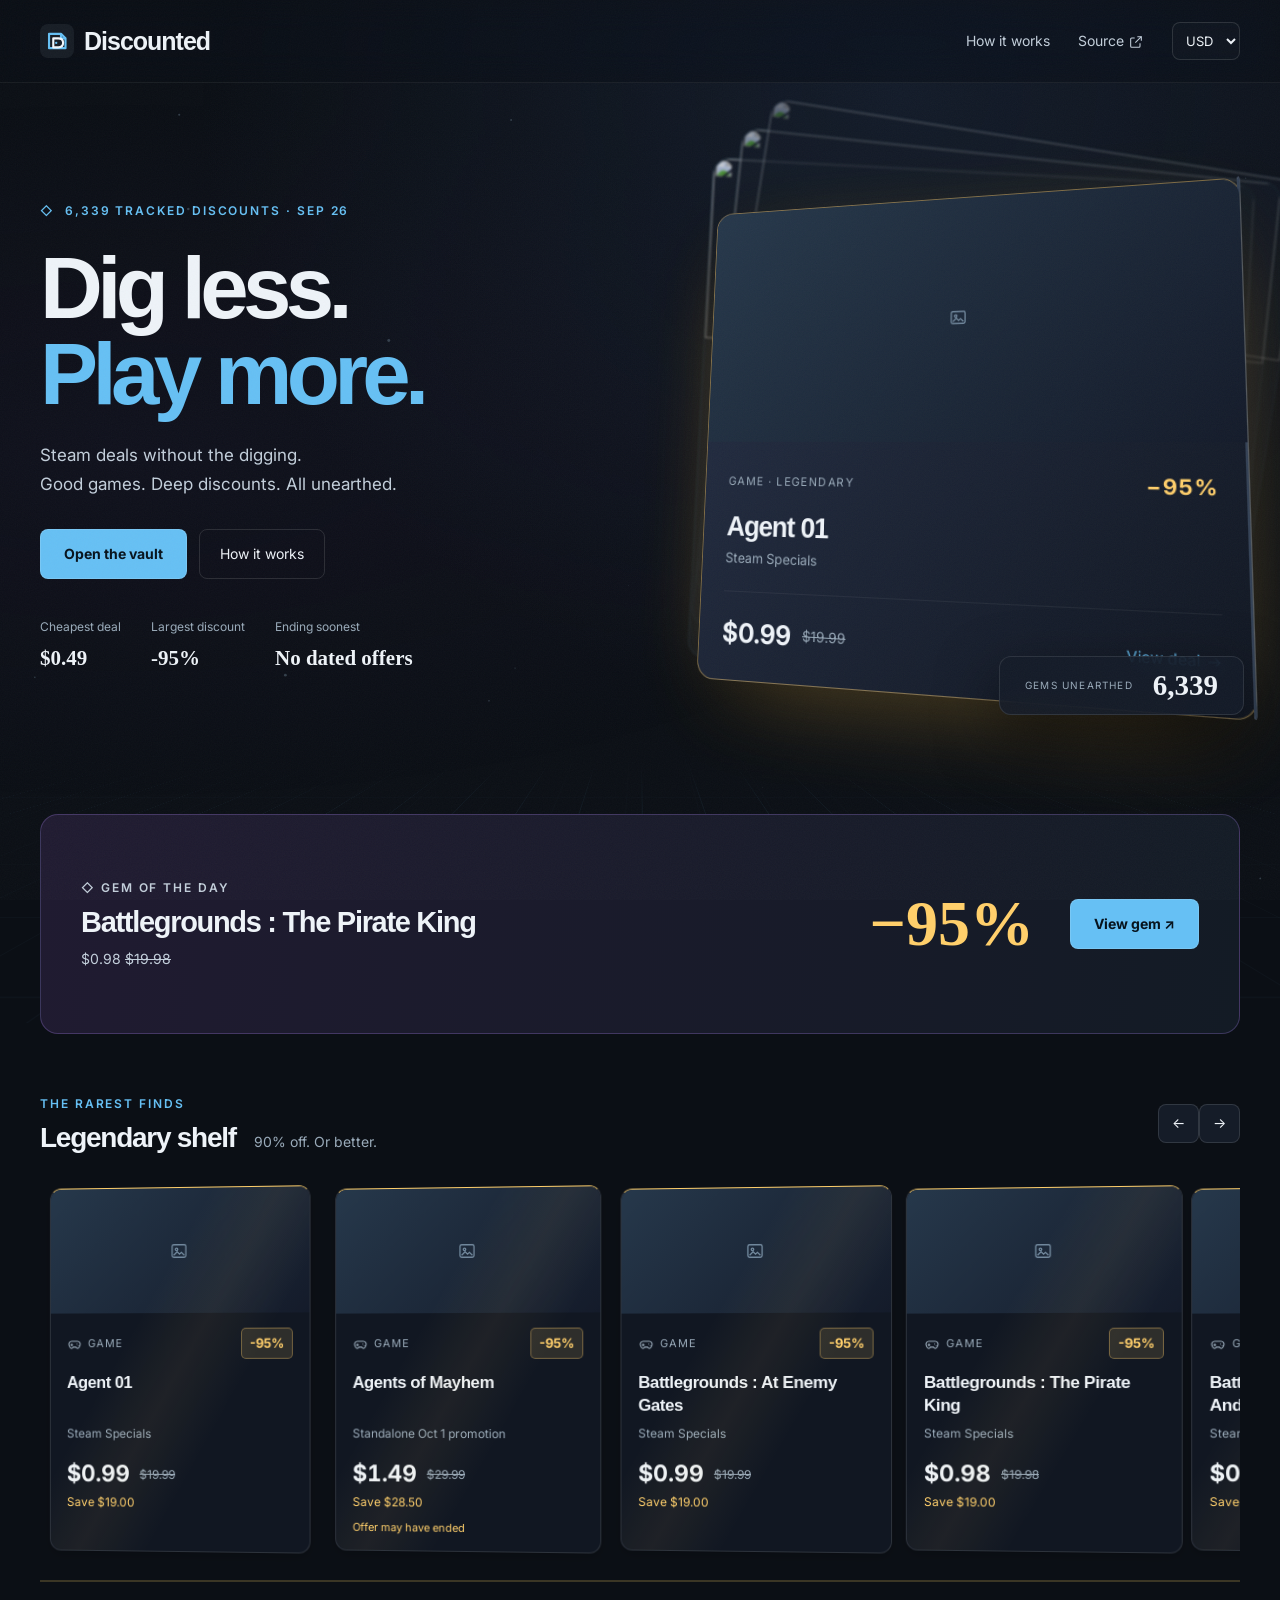
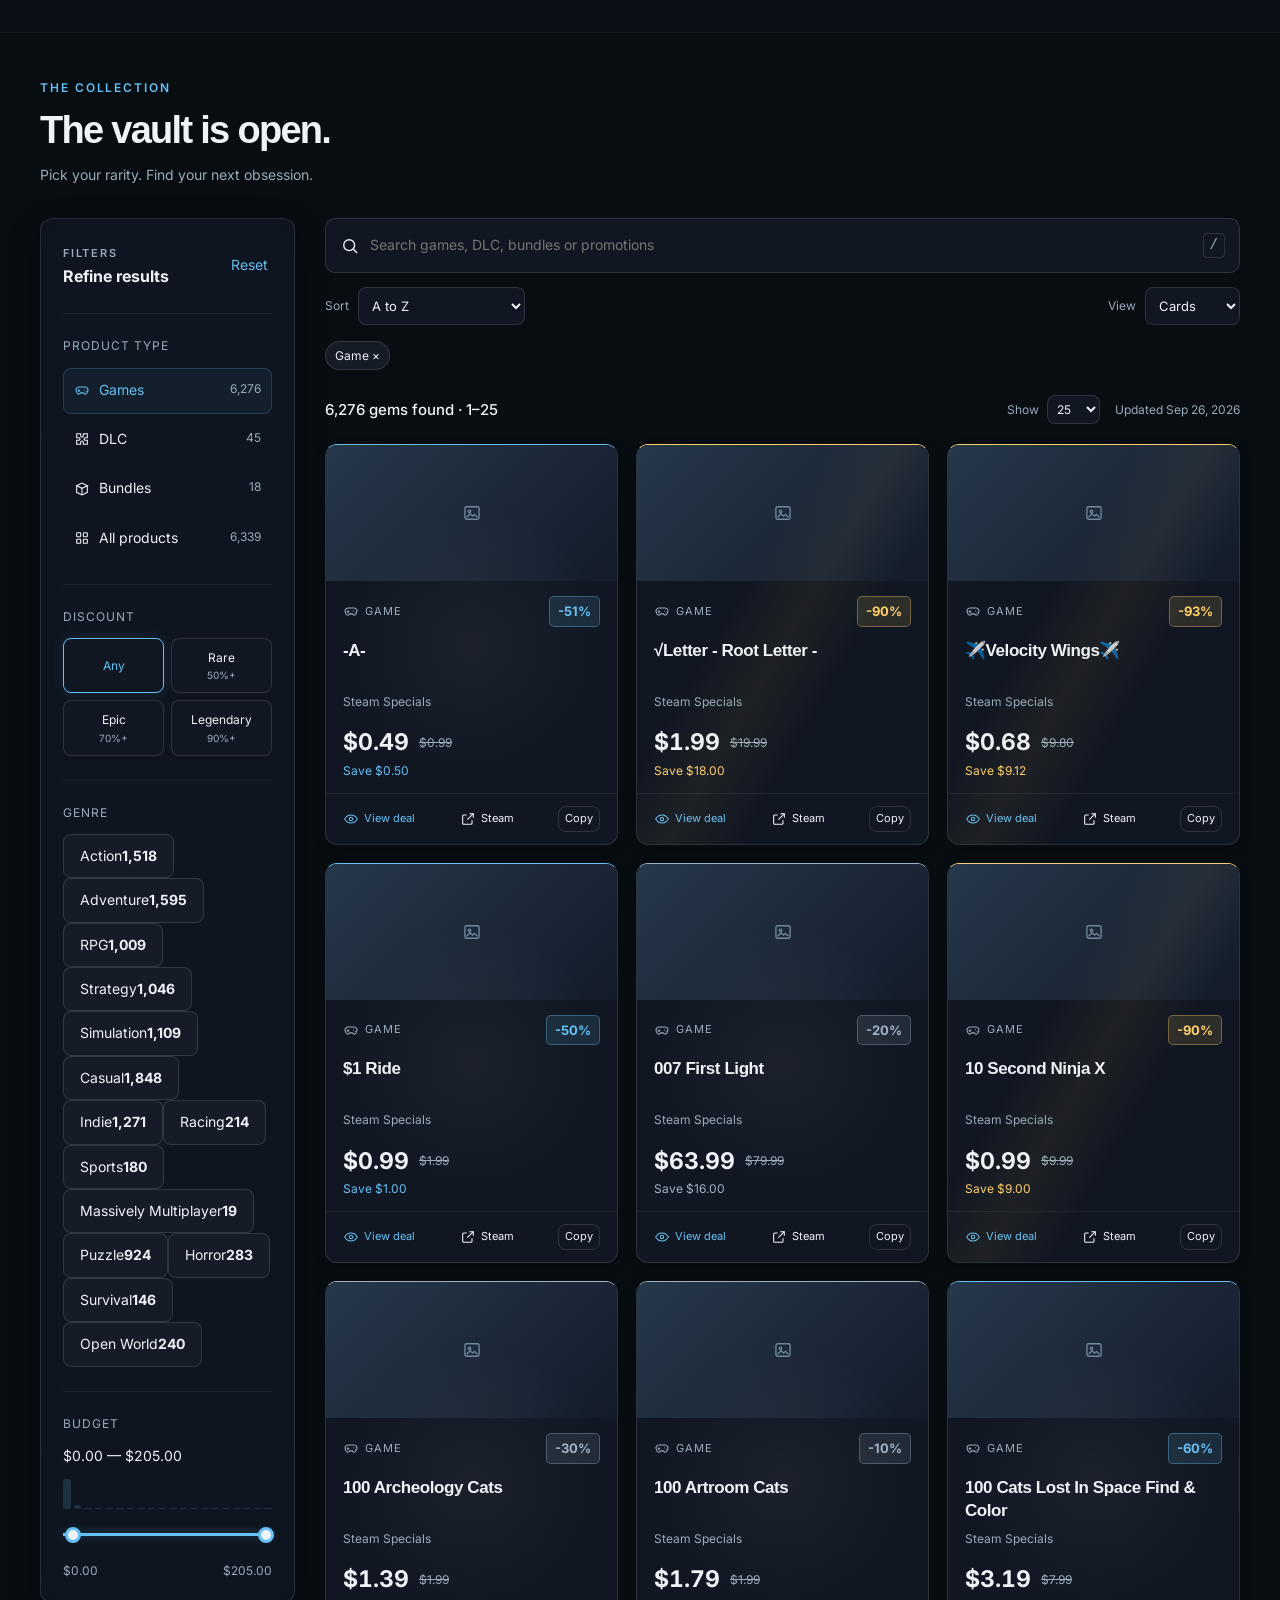
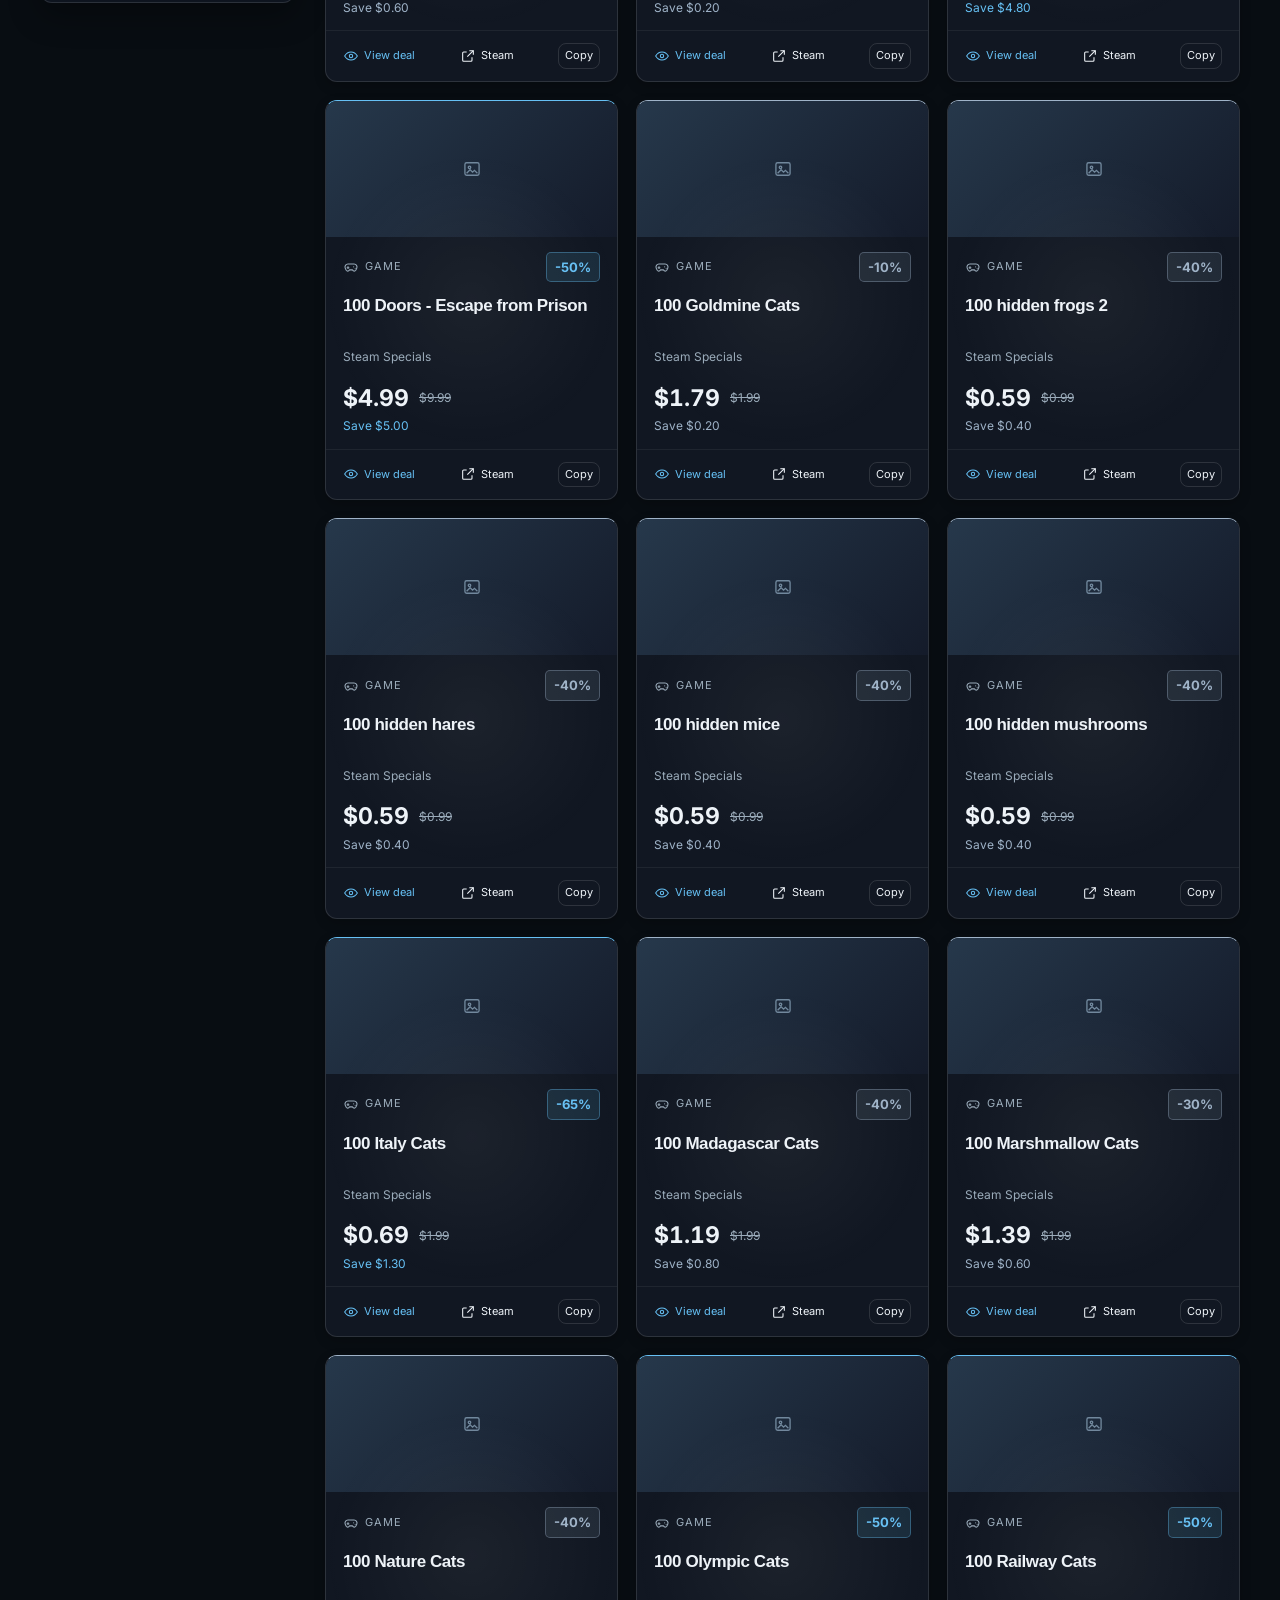
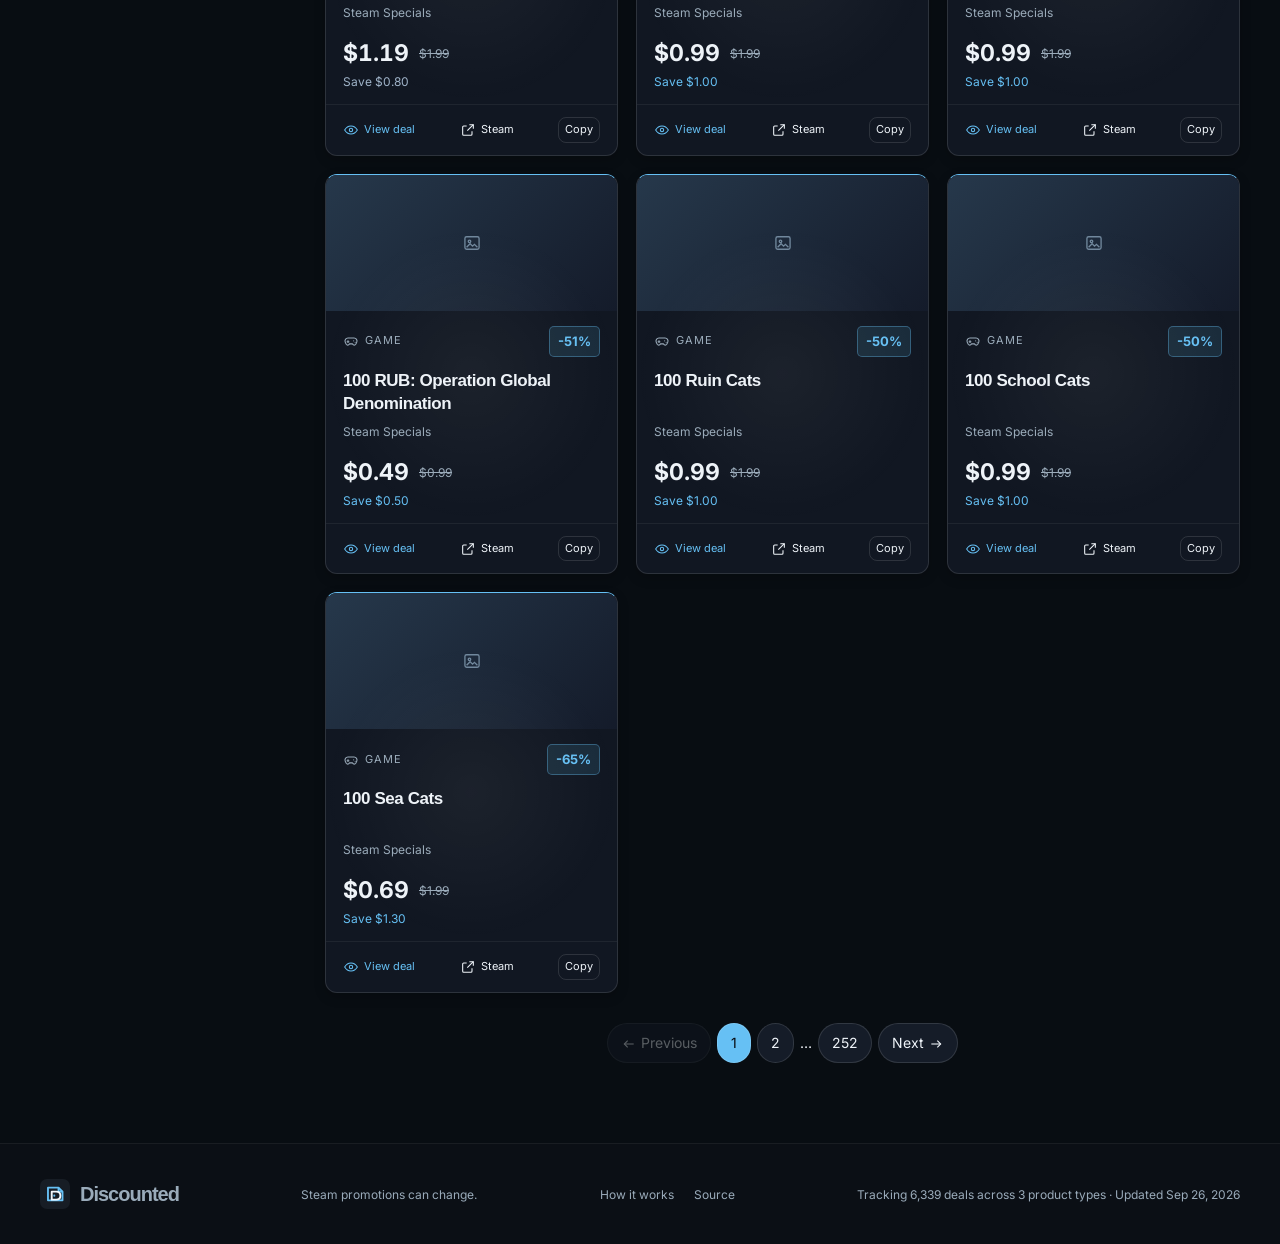
==== index.html @ 6fffef3b "Add Steam price notice dialog" ====
<!doctype html>
<html lang="en">
  <head>
    <meta charset="utf-8" />
    <meta name="viewport" content="width=device-width, initial-scale=1" />
    <meta name="theme-color" content="#0b0f15" />
    <meta name="color-scheme" content="dark" />
    <title>Discounted — Steam deals without the digging</title>
    <meta
      name="description"
      content="Browse, filter and compare discounted Steam games, DLC and bundles."
    />
    <link rel="icon" type="image/svg+xml" href="./assets/discounted.svg" />
    <link rel="stylesheet" href="./styles.css" />
    <script>
      if ("scrollRestoration" in history) history.scrollRestoration = "manual";
    </script>
    <meta property="og:type" content="website" />
    <meta
      property="og:title"
      content="Discounted — Steam deals without the digging."
    />
    <meta
      property="og:description"
      content="A vault of discounted Steam games, DLC and bundles. Pick your rarity. Find your next obsession."
    />
    <meta
      property="og:image"
      content="https://discounted.vercel.app/og-image.png"
    />
    <meta name="twitter:card" content="summary_large_image" />
    <meta
      name="twitter:title"
      content="Discounted — Steam deals without the digging."
    />
    <meta
      name="twitter:image"
      content="https://discounted.vercel.app/og-image.png"
    />
    <link rel="apple-touch-icon" href="./apple-touch-icon.png" />
    <link rel="preconnect" href="https://fonts.googleapis.com" />
    <link rel="preconnect" href="https://fonts.gstatic.com" crossorigin />
    <link
      rel="preload"
      href="./assets/space-grotesk-bold.ttf"
      as="font"
      type="font/ttf"
      crossorigin
    />
  </head>
  <body>
    <a class="skip-link" href="#main-content">Skip to content</a>
    <svg class="sprite" aria-hidden="true" focusable="false">
      <symbol id="i-search" viewBox="0 0 24 24">
        <circle cx="11" cy="11" r="6.5" />
        <path d="m16 16 4.5 4.5" />
      </symbol>
      <symbol id="i-sliders" viewBox="0 0 24 24">
        <path d="M4 7h8M18 7h2" />
        <circle cx="15" cy="7" r="2.5" />
        <path d="M4 17h2M12 17h8" />
        <circle cx="9" cy="17" r="2.5" />
      </symbol>
      <symbol id="i-gamepad" viewBox="0 0 24 24">
        <path
          d="M7.5 7.5h9a4.5 4.5 0 0 1 4.1 6.4l-1.3 2.8a2.5 2.5 0 0 1-3.8.9l-1.5-1.3H10l-1.5 1.3a2.5 2.5 0 0 1-3.8-.9l-1.3-2.8a4.5 4.5 0 0 1 4.1-6.4Z"
        />
        <path d="M7.5 11v4M5.5 13h4" />
        <circle cx="16" cy="11.8" r=".8" fill="currentColor" stroke="none" />
        <circle cx="18.2" cy="14" r=".8" fill="currentColor" stroke="none" />
      </symbol>
      <symbol id="i-puzzle" viewBox="0 0 24 24">
        <path
          d="M4 4h6v3a2 2 0 1 0 4 0V4h6v6h-3a2 2 0 1 0 0 4h3v6h-6v-3a2 2 0 1 0-4 0v3H4v-6h3a2 2 0 1 0 0-4H4Z"
        />
      </symbol>
      <symbol id="i-box" viewBox="0 0 24 24">
        <path d="m4 7 8-4 8 4-8 4Z" />
        <path d="M4 7v10l8 4 8-4V7" />
        <path d="M12 11v10" />
      </symbol>
      <symbol id="i-grid" viewBox="0 0 24 24">
        <rect x="4" y="4" width="6" height="6" rx="1" />
        <rect x="14" y="4" width="6" height="6" rx="1" />
        <rect x="4" y="14" width="6" height="6" rx="1" />
        <rect x="14" y="14" width="6" height="6" rx="1" />
      </symbol>
      <symbol id="i-external" viewBox="0 0 24 24">
        <path d="M14 4h6v6" />
        <path d="m20 4-9 9" />
        <path
          d="M18 14v4.5A1.5 1.5 0 0 1 16.5 20h-11A1.5 1.5 0 0 1 4 18.5v-11A1.5 1.5 0 0 1 5.5 6H10"
        />
      </symbol>
      <symbol id="i-check" viewBox="0 0 24 24">
        <path d="m5 12.5 4.5 4.5L19 7" />
      </symbol>
      <symbol id="i-info" viewBox="0 0 24 24">
        <circle cx="12" cy="12" r="8.5" />
        <path d="M12 10.5V16" />
        <circle cx="12" cy="7.5" r=".8" fill="currentColor" stroke="none" />
      </symbol>
      <symbol id="i-image" viewBox="0 0 24 24">
        <rect x="3.5" y="4.5" width="17" height="15" rx="2" />
        <circle cx="9" cy="10" r="1.5" />
        <path d="m5.5 17 4.2-4.2 3 3 2.2-2.2 3.6 3.4" />
      </symbol>
      <symbol id="i-up" viewBox="0 0 24 24">
        <path d="M12 19V5" />
        <path d="m7 10 5-5 5 5" />
      </symbol>
      <symbol id="i-left" viewBox="0 0 24 24">
        <path d="M19 12H5" />
        <path d="m10 7-5 5 5 5" />
      </symbol>
      <symbol id="i-right" viewBox="0 0 24 24">
        <path d="M5 12h14" />
        <path d="m14 7 5 5-5 5" />
      </symbol>
      <symbol id="i-eye" viewBox="0 0 24 24">
        <path d="M2.5 12s3.5-6 9.5-6 9.5 6 9.5 6-3.5 6-9.5 6-9.5-6-9.5-6Z" />
        <circle cx="12" cy="12" r="2.5" />
      </symbol>
      <symbol id="i-list" viewBox="0 0 24 24">
        <path d="M8 6h12M8 12h12M8 18h12" />
        <circle cx="4" cy="6" r="1" />
        <circle cx="4" cy="12" r="1" />
        <circle cx="4" cy="18" r="1" />
      </symbol>
    </svg>

    <div class="masthead">
      <a class="brand" href="./" aria-label="Discounted home">
        <img
          class="brand-logo"
          src="./assets/discounted.svg"
          width="34"
          height="34"
          alt=""
        />
        <span>Discounted</span>
      </a>

      <nav class="masthead-links" aria-label="Project links">
        <label class="toolbar-field">
          <span>Currency</span>
          <select id="currencySelect" aria-label="Currency">
            <option value="USD">USD</option>
          </select>
        </label>
        <a href="./how-it-works.html">How it works</a>
        <a
          href="https://github.com/svyixiu/Discounted"
          target="_blank"
          rel="noopener noreferrer"
        >
          Source
          <svg class="i i-sm"><use href="#i-external" /></svg>
        </a>
      </nav>
    </div>

    <main id="main-content">
      <section class="hero">
        <div class="wrap">
          <div class="hero-layout">
            <div class="hero-copy reveal">
              <p class="release" id="heroCount">THE GEM VAULT</p>
              <h1>Dig less.<br /><span>Play more.</span></h1>
              <p class="lead">
                Steam deals without the digging.<br />Good games. Deep
                discounts. All unearthed.
              </p>

              <div class="hero-actions">
                <a class="primary-action" href="#browse">Open the vault</a>
                <a
                  class="secondary-action"
                  href="./how-it-works.html"
                  target="_blank"
                  rel="noopener"
                  >How it works</a
                >
              </div>

              <div class="snapshot-row" aria-label="Sale snapshot">
                <div class="snapshot-item">
                  <span>Cheapest deal</span>
                  <strong id="stageCheapest">Digging…</strong>
                </div>
                <div class="snapshot-item">
                  <span>Largest discount</span>
                  <strong id="stageBestCut">Digging…</strong>
                </div>
                <div class="snapshot-item">
                  <span>Ending soonest</span
                  ><strong id="soonest">Digging…</strong>
                </div>
              </div>
            </div>

            <div class="showcase">
              <div id="fanCards" aria-hidden="true"></div>
              <article class="featured-card reveal delay-1">
                <a
                  class="featured-media preview-media"
                  id="previewMedia"
                  href="#browse"
                  aria-label="Open featured deal"
                >
                  <span class="thumb-fallback" aria-hidden="true">
                    <svg class="i"><use href="#i-image" /></svg>
                  </span>
                  <img
                    id="previewImage"
                    alt=""
                    loading="eager"
                    decoding="async"
                    referrerpolicy="no-referrer"
                  />
                </a>

                <div class="featured-body">
                  <div class="preview-meta">
                    <span id="previewType">Game</span>
                    <b id="previewDiscount">Digging…</b>
                  </div>

                  <h2 id="previewTitle">Finding a deal…</h2>
                  <p id="previewGroup">Steam promotion</p>

                  <div class="featured-bottom">
                    <div class="preview-pricing">
                      <strong id="previewPrice">Digging…</strong>
                      <s id="previewWas">Digging…</s>
                    </div>
                    <a
                      class="featured-link"
                      id="featuredLink"
                      href="#browse"
                      aria-label="View featured deal"
                    >
                      View deal
                      <svg class="i i-sm"><use href="#i-right" /></svg>
                    </a>
                  </div>
                </div>
              </article>
              <div class="total-gems">
                <span>GEMS UNEARTHED</span
                ><strong id="totalGems">Digging…</strong>
              </div>
            </div>
          </div>
        </div>
      </section>

      <div class="wrap discoveries">
        <section
          id="dailyGem"
          class="daily-gem skeleton"
          aria-label="Gem of the day"
        ></section>
        <section class="legendary-section">
          <div class="section-title">
            <div>
              <p class="eyebrow">THE RAREST FINDS</p>
              <h2>Legendary shelf<span>90% off. Or better.</span></h2>
            </div>
            <div>
              <button data-shelf-prev aria-label="Previous gems">←</button
              ><button data-shelf-next aria-label="Next gems">→</button>
            </div>
          </div>
          <div
            id="legendaryShelf"
            class="shelf"
            tabindex="0"
            aria-label="Legendary deals"
          ></div>
        </section>
      </div>
      <section id="browse" class="catalog-section">
        <div class="wrap">
          <header class="catalog-heading reveal">
            <div>
              <p class="eyebrow">THE COLLECTION</p>
              <h2>The vault is open.</h2>
              <p>Pick your rarity. Find your next obsession.</p>
            </div>
          </header>

          <div class="catalog-workspace">
            <aside
              class="filter-panel"
              id="filterPanel"
              aria-label="Catalog filters"
            >
              <button class="sheet-close" aria-label="Close filters">
                Close ×
              </button>
              <div class="filter-panel-head">
                <div>
                  <span class="panel-kicker">Filters</span>
                  <strong>Refine results</strong>
                </div>
                <button id="resetButton" class="reset-button" type="button">
                  Reset
                </button>
              </div>

              <section class="filter-group">
                <span class="filter-label">Product type</span>
                <nav id="typeTabs" class="type-tabs" aria-label="Product type">
                  <button
                    class="type-tab active"
                    type="button"
                    data-type="game"
                  >
                    <span
                      ><svg class="i i-sm"><use href="#i-gamepad" /></svg
                      >Games</span
                    >
                    <b id="gameCount">0</b>
                  </button>
                  <button class="type-tab" type="button" data-type="dlc">
                    <span
                      ><svg class="i i-sm"><use href="#i-puzzle" /></svg
                      >DLC</span
                    >
                    <b id="dlcCount">0</b>
                  </button>
                  <button class="type-tab" type="button" data-type="bundle">
                    <span
                      ><svg class="i i-sm"><use href="#i-box" /></svg
                      >Bundles</span
                    >
                    <b id="bundleCount">0</b>
                  </button>
                  <button class="type-tab" type="button" data-type="all">
                    <span
                      ><svg class="i i-sm"><use href="#i-grid" /></svg>All
                      products</span
                    >
                    <b id="allCount">0</b>
                  </button>
                </nav>
              </section>

              <section class="filter-group">
                <span class="filter-label">Discount</span>
                <div class="quick-filters" aria-label="Discount filters">
                  <button
                    class="quick-chip active"
                    type="button"
                    data-filter="all"
                  >
                    Any
                  </button>
                  <button class="quick-chip" type="button" data-filter="50plus">
                    Rare <small>50%+</small>
                  </button>
                  <button class="quick-chip" type="button" data-filter="70plus">
                    Epic <small>70%+</small>
                  </button>
                  <button class="quick-chip" type="button" data-filter="90plus">
                    Legendary <small>90%+</small>
                  </button>
                </div>
              </section>

              <section class="filter-group">
                <span class="filter-label">Genre</span>
                <div
                  id="genreFilters"
                  class="genre-filters"
                  aria-label="Genre filters"
                ></div>
              </section>

              <section class="filter-group budget-control">
                <div class="budget-head">
                  <span class="filter-label">Budget</span>
                  <output id="budgetOutput">$0.00 — $0.00</output>
                </div>

                <div id="histogram" aria-hidden="true"></div>
                <div class="range-wrap">
                  <output id="minBubble" class="price-bubble"></output
                  ><output id="maxBubble" class="price-bubble"></output>
                  <div class="range-track"></div>
                  <div class="range-fill" id="rangeFill"></div>
                  <input
                    id="minPrice"
                    type="range"
                    min="0"
                    max="100"
                    step="0.5"
                    value="0"
                    aria-label="Minimum sale price"
                  />
                  <input
                    id="maxPrice"
                    type="range"
                    min="0"
                    max="100"
                    step="0.5"
                    value="100"
                    aria-label="Maximum sale price"
                  />
                </div>

                <div class="range-scale">
                  <span id="rangeMinLabel">$0</span>
                  <span id="rangeMaxLabel">$100</span>
                </div>
              </section>
            </aside>

            <div class="catalog-main">
              <div class="catalog-toolbar reveal">
                <label class="search-control">
                  <span class="sr-only">Search</span>
                  <div class="input-shell">
                    <svg class="i"><use href="#i-search" /></svg>
                    <input
                      id="searchInput"
                      type="search"
                      autocomplete="off"
                      placeholder="Search games, DLC, bundles or promotions"
                    />
                    <kbd>/</kbd>
                  </div>
                </label>

                <div class="toolbar-selects">
                  <label class="toolbar-field sort-field">
                    <span>Sort</span>
                    <select id="sortSelect">
                      <option value="az">A to Z</option>
                      <option value="za">Z to A</option>
                      <option value="cheap">Cheapest first</option>
                      <option value="expensive">Most expensive first</option>
                      <option value="discount">Biggest discount</option>
                      <option value="discount-low">Smallest discount</option>
                      <option value="savings">Most money saved</option>
                    </select>
                  </label>

                  <label class="toolbar-field">
                    <span>View</span>
                    <select id="layoutSelect" aria-label="Catalog layout">
                      <option value="full">Cards</option>
                      <option value="compact">Compact</option>
                    </select>
                  </label>
                </div>
              </div>

              <div id="activeFilters" class="active-filters"></div>
              <div class="results-head reveal">
                <div>
                  <span class="eyebrow">Results</span>
                  <h3 id="resultCount">Digging up deals…</h3>
                </div>

                <div class="results-actions">
                  <label class="page-size">
                    <span>Show</span>
                    <select
                      id="pageSizeSelect"
                      aria-label="Number of results per page"
                    >
                      <option value="10">10</option>
                      <option value="25" selected>25</option>
                      <option value="50">50</option>
                      <option value="100">100</option>
                    </select>
                  </label>
                  <p id="updatedAt">Updated —</p>
                </div>
              </div>

              <section
                id="products"
                class="product-grid"
                aria-label="Discounted products"
              ></section>

              <nav
                id="pagination"
                class="pagination"
                aria-label="Result pages"
                hidden
              >
                <button id="prevPage" class="page-nav" type="button">
                  <svg class="i i-sm"><use href="#i-left" /></svg>
                  Previous
                </button>
                <div id="pageNumbers" class="page-numbers"></div>
                <button id="nextPage" class="page-nav" type="button">
                  Next
                  <svg class="i i-sm"><use href="#i-right" /></svg>
                </button>
              </nav>

              <section id="emptyState" class="empty-state" hidden>
                <svg
                  class="empty-icon"
                  viewBox="0 0 100 100"
                  aria-hidden="true"
                >
                  <ellipse cx="45" cy="77" rx="30" ry="9" />
                  <path
                    d="m55 67 20-48m-8-3 16 7-7 13-14-6zM46 61l17 7-10 12-15-6z"
                  />
                </svg>
                <strong>Nothing buried here.</strong>
                <p>Loosen a filter? Your next gem could be close.</p>
                <button id="emptyReset" class="secondary-button" type="button">
                  Reset filters
                </button>
              </section>

              <section id="errorState" class="empty-state error-state" hidden>
                <img
                  src="./assets/cracked-gem.svg"
                  width="64"
                  height="64"
                  alt=""
                />
                <strong>The vault jammed.</strong>
                <p>Try again.</p>
                <button onclick="location.reload()">Retry</button>
              </section>
            </div>
          </div>
        </div>
      </section>
    </main>

    <footer class="site-footer">
      <div class="wrap footer-inner">
        <a class="brand" href="./">
          <img
            class="brand-logo"
            src="./assets/discounted.svg"
            width="30"
            height="30"
            alt=""
          />
          <span>Discounted</span>
        </a>
        <span>Steam promotions can change.</span>
        <div class="footer-links">
          <a href="./how-it-works.html" target="_blank" rel="noopener"
            >How it works</a
          >
          <a
            href="https://github.com/svyixiu/Discounted"
            target="_blank"
            rel="noopener noreferrer"
            >Source</a
          >
        </div>
      </div>
    </footer>

    <button
      id="backToTop"
      class="back-to-top"
      type="button"
      aria-label="Back to top"
      hidden
    >
      <svg class="i"><use href="#i-up" /></svg>
    </button>

    <button
      class="mobile-filters"
      aria-controls="filterPanel"
      aria-expanded="false"
    >
      Filters
    </button>
    <div
      id="priceNoticeDialog"
      class="price-notice"
      role="dialog"
      aria-modal="true"
      aria-labelledby="priceNoticeTitle"
      aria-describedby="priceNoticeText"
      hidden
    >
      <div class="price-notice-backdrop" aria-hidden="true"></div>
      <div class="price-notice-card">
        <p class="eyebrow">PRICE NOTICE</p>
        <h2 id="priceNoticeTitle">Steam prices may differ.</h2>
        <p id="priceNoticeText">
          Discounted mirrors the prices we recorded during our research. Steam prices,
          discounts, availability, and regional pricing may change at any time, so the
          actual price shown on Steam may be different.
        </p>
        <div class="price-notice-actions">
          <button id="priceNoticeClose" class="secondary-button" type="button">
            Close
          </button>
          <button id="priceNoticeDismissForever" class="primary-action" type="button">
            Don’t show again
          </button>
        </div>
      </div>
    </div>

    <script src="./vault.js" defer></script>
    <script src="./script.js" defer></script>
  </body>
</html>
---- styles.css ----
@import url("https://fonts.googleapis.com/css2?family=Inter:wght@400;500;600;700&display=swap");
@font-face {
  font-family: "Space Grotesk";
  font-style: normal;
  font-weight: 400 700;
  font-display: swap;
  src: url("./assets/space-grotesk-bold.ttf") format("truetype");
}
:root {
  --void: #070a0f;
  --bg: #0b0f15;
  --bg-raised: #111722;
  --surface: #151c28;
  --surface-2: #1b2432;
  --line: rgba(255, 255, 255, 0.06);
  --line-strong: rgba(255, 255, 255, 0.12);
  --edge: rgba(255, 255, 255, 0.1);
  --text: #eef3f8;
  --text-soft: #c3cfdb;
  --muted: #9aabba;
  --accent: #66c0f4;
  --common: #9fb3c8;
  --rare: #66c0f4;
  --epic: #b48cff;
  --legendary: #ffcf6b;
  --common-glow: #9fb3c859;
  --rare-glow: #66c0f459;
  --epic-glow: #b48cff59;
  --legendary-glow: #ffcf6b59;
  --e0: none;
  --e1: 0 4px 12px #0003;
  --e2: 0 12px 32px #0005;
  --e3: 0 24px 60px #0008;
  --e4: 0 32px 90px #000a;
  --r1: 8px;
  --r2: 12px;
  --r3: 18px;
  --r4: 28px;
  --spring: cubic-bezier(0.22, 1, 0.36, 1);
  --snap: cubic-bezier(0.34, 1.56, 0.64, 1);
  --fast: 120ms;
  --feedback: 220ms;
  --entrance: 480ms;
  --slow: 800ms;
  --mx: 50%;
  --my: 50%;
  color-scheme: dark;
}
* {
  box-sizing: border-box;
}
html {
  scroll-behavior: smooth;
  scroll-padding-top: 100px;
}
body {
  margin: 0;
  background: var(--bg);
  color: var(--text);
  font:
    14px/1.6 Inter,
    system-ui,
    sans-serif;
  overflow-x: clip;
}
body:before {
  content: "";
  position: fixed;
  inset: 0;
  pointer-events: none;
  z-index: -1;
  background:
    radial-gradient(ellipse at 70% 10%, #24345255, transparent 55%),
    radial-gradient(ellipse at 10% 50%, #34215222, transparent 55%);
}
::selection {
  background: #66c0f455;
}
::-webkit-scrollbar {
  width: 8px;
}
::-webkit-scrollbar-thumb {
  background: #334356;
  border-radius: 8px;
}
a {
  color: inherit;
  text-decoration: none;
}
button,
input,
select {
  font: inherit;
}
button,
select {
  cursor: pointer;
}
button,
a,
input,
select {
  touch-action: manipulation;
}
button,
.primary-action,
.secondary-action,
.store-button {
  border: 1px solid var(--line-strong);
  background: var(--surface);
  color: var(--text);
  border-radius: 8px;
  padding: 10px 16px;
  transition:
    transform 0.22s var(--spring),
    filter 0.22s;
}
button:hover,
a.primary-action:hover {
  filter: brightness(1.18);
}
button:active,
.primary-action:active,
.store-button:active {
  transform: scale(0.97);
}
:focus-visible {
  outline: 2px solid var(--accent);
  outline-offset: 4px;
  box-shadow: 0 0 0 6px #66c0f420;
}
input,
select {
  min-width: 0;
  color: var(--text);
  background: var(--bg-raised);
  border: 1px solid var(--line-strong);
  border-radius: 8px;
  padding: 9px;
}
h1,
h2,
h3,
.brand {
  font-family: "Space Grotesk", sans-serif;
  line-height: 1.12;
  letter-spacing: -0.045em;
}
h1,
h2,
h3,
p {
  margin: 0;
}
h2 {
  font-size: 32px;
}
h3 {
  font-size: 18px;
}
.wrap {
  width: min(1400px, calc(100% - 80px));
  margin: auto;
}
.sprite {
  position: absolute;
  width: 0;
  height: 0;
  overflow: hidden;
}
.i {
  width: 20px;
  height: 20px;
  fill: none;
  stroke: currentColor;
  stroke-width: 1.6;
  vertical-align: middle;
  flex-shrink: 0;
}
.i-sm {
  width: 16px;
  height: 16px;
}
.sr-only {
  position: absolute;
  width: 1px;
  height: 1px;
  overflow: hidden;
  clip-path: inset(50%);
}
[hidden] {
  display: none !important;
}
.masthead,
.page-brandline {
  position: sticky;
  top: 0;
  z-index: 30;
  display: flex;
  justify-content: space-between;
  align-items: center;
  gap: 20px;
  padding: 22px max(40px, calc((100vw - 1400px) / 2));
  border-bottom: 1px solid var(--line);
  background: #0b0f1580;
  backdrop-filter: blur(16px) saturate(140%);
}
.masthead.scrolled {
  background: #111722e8;
}
.masthead:after {
  content: "";
  position: absolute;
  bottom: 0;
  left: 0;
  height: 2px;
  width: 100%;
  background: var(--accent);
  transform: scaleX(var(--progress, 0));
  transform-origin: left;
}
.brand {
  display: inline-flex;
  align-items: center;
  gap: 10px;
  font-size: 25px;
  font-weight: 700;
  letter-spacing: -1px;
}
.brand-logo {
  object-fit: contain;
}
.brand:hover .brand-logo {
  filter: drop-shadow(0 0 8px #66c0f480);
}
.masthead-links,
.page-brandline nav {
  display: flex;
  align-items: center;
  gap: 28px;
  color: var(--text-soft);
}
.hero {
  position: relative;
  overflow: hidden;
}
.hero:before {
  content: "";
  position: absolute;
  width: 120%;
  height: 500px;
  left: -10%;
  bottom: -270px;
  pointer-events: none;
  background:
    linear-gradient(#66c0f414 1px, transparent 1px),
    linear-gradient(90deg, #66c0f414 1px, transparent 1px);
  background-size: 70px 70px;
  transform: perspective(450px) rotateX(65deg) rotateZ(var(--floor, 0deg));
  mask-image: linear-gradient(transparent, #000, transparent);
}
.hero-layout {
  min-height: 640px;
  display: grid;
  grid-template-columns: 1fr 1fr;
  align-items: center;
  gap: 90px;
  padding: 75px 0 95px;
}
.release,
.eyebrow,
.panel-kicker {
  font-size: 12px;
  letter-spacing: 0.16em;
  font-weight: 600;
  color: var(--accent);
  text-transform: uppercase;
}
.release:before {
  content: "◇";
  margin-right: 10px;
}
.hero h1 {
  font-size: clamp(56px, 6.8vw, 100px);
  line-height: 0.98;
  margin: 25px 0;
  letter-spacing: -0.065em;
}
.hero h1 span {
  color: var(--accent);
}
.lead {
  font-size: 17px;
  color: var(--text-soft);
  line-height: 1.7;
}
.hero-actions {
  display: flex;
  gap: 12px;
  margin: 30px 0;
}
.primary-action,
.store-button {
  display: inline-flex;
  align-items: center;
  justify-content: center;
  gap: 12px;
  background: var(--accent);
  color: #07131d;
  font-weight: 700;
  padding: 13px 23px;
}
.secondary-action {
  display: inline-block;
  background: transparent;
  padding: 13px 20px;
}
.snapshot-row {
  display: flex;
  gap: 30px;
  margin-top: 38px;
}
.snapshot-item {
  display: flex;
  flex-direction: column;
  gap: 6px;
}
.snapshot-item span {
  font-size: 12px;
  color: var(--muted);
}
.snapshot-item strong {
  font-size: 21px;
  font-family: "Space Grotesk";
  font-variant-numeric: tabular-nums;
}
.featured-card {
  position: relative;
  isolation: isolate;
  border: 1px solid
    color-mix(in srgb, var(--rarity, var(--legendary)) 45%, transparent);
  border-radius: 18px;
  background: linear-gradient(130deg, #263047, var(--bg-raised));
  box-shadow:
    var(--e4),
    0 28px 90px -45px var(--rarity, var(--legendary));
  transform: perspective(900px) rotateY(-8deg) rotateX(4deg);
  transform-style: preserve-3d;
}
.featured-card:before,
.featured-card:after {
  content: "";
  position: absolute;
  z-index: -1;
  inset: 0;
  background: var(--surface);
  border: 1px solid var(--line-strong);
  border-radius: 18px;
  transform: translate3d(24px, -20px, -50px) rotate(5deg);
}
.featured-card:after {
  transform: translate3d(45px, -36px, -100px) rotate(9deg);
  opacity: 0.45;
}
.featured-media,
.card-media,
.recommend-media,
.product-hero-media {
  display: block;
  position: relative;
  overflow: hidden;
  background: linear-gradient(135deg, #26384b, #141b2a);
  aspect-ratio: 460/215;
}
.featured-media {
  border-radius: 17px 17px 0 0;
}
.featured-media img,
.card-media img,
.recommend-media img,
.product-hero-media img {
  width: 100%;
  height: 100%;
  object-fit: cover;
  display: block;
  opacity: 0;
  transition: opacity 0.4s;
}
.loaded img {
  opacity: 1;
}
.thumb-fallback {
  position: absolute;
  inset: 0;
  display: grid;
  place-items: center;
  color: #71889d;
}
.loaded .thumb-fallback {
  display: none;
}
.featured-body {
  padding: 26px;
}
.preview-meta,
.featured-bottom {
  display: flex;
  align-items: center;
  justify-content: space-between;
  gap: 16px;
}
.preview-meta {
  color: var(--muted);
  font-size: 12px;
  text-transform: uppercase;
  letter-spacing: 0.12em;
}
.preview-meta b {
  color: var(--rarity, var(--legendary));
  font-size: 20px;
}
.featured-body h2 {
  font-size: 29px;
  margin: 15px 0 6px;
}
.featured-body p {
  color: var(--muted);
}
.featured-bottom {
  border-top: 1px solid var(--line);
  margin-top: 22px;
  padding-top: 20px;
}
.preview-pricing {
  display: flex;
  gap: 12px;
  align-items: center;
}
.preview-pricing strong {
  font-size: 27px;
}
.preview-pricing s {
  color: var(--muted);
}
.featured-link {
  color: var(--accent);
}
.discoveries {
  padding-bottom: 50px;
}
.daily-gem {
  min-height: 220px;
  position: relative;
  border: 1px solid #b48cff40;
  border-radius: 18px;
  overflow: hidden;
  display: flex;
  align-items: center;
  gap: 36px;
  padding: 32px 40px;
  background: linear-gradient(100deg, #201b31, #131b25);
  margin-bottom: 60px;
}
.daily-gem img {
  width: 240px;
  aspect-ratio: 460/215;
  object-fit: cover;
  border-radius: 8px;
}
.daily-gem h2 {
  margin: 9px 0;
  font-size: 29px;
}
.daily-gem .daily-cut {
  font: 600 64px "Space Grotesk";
  color: var(--rarity);
  margin-left: auto;
}
.daily-gem p {
  color: var(--text-soft);
}
.section-title {
  display: flex;
  justify-content: space-between;
  align-items: center;
  margin-bottom: 24px;
}
.section-title h2 {
  margin-top: 9px;
  font-size: 28px;
}
.section-title h2 span {
  font: 14px Inter;
  color: var(--muted);
  letter-spacing: 0;
  margin-left: 18px;
}
.section-title button {
  padding: 7px 13px;
}
.shelf {
  display: flex;
  gap: 18px;
  overflow-x: auto;
  scroll-snap-type: x mandatory;
  padding: 10px 4px 28px;
  border-bottom: 2px solid #ffcf6b33;
  scrollbar-width: thin;
  perspective: 1000px;
}
.shelf > * {
  flex: 0 0 270px;
  scroll-snap-align: center;
}
.shelf .product-card {
  transform: rotateY(-4deg);
}
.shelf .card-action {
  display: none;
}
.catalog-section {
  padding: 45px 0 80px;
  border-top: 1px solid var(--line);
  background: #070a0f66;
}
.catalog-heading {
  margin-bottom: 32px;
}
.catalog-heading h2 {
  margin: 12px 0;
  font-size: 38px;
}
.catalog-heading p:last-child {
  color: var(--muted);
}
.catalog-workspace {
  display: grid;
  grid-template-columns: 255px minmax(0, 1fr);
  gap: 30px;
}
.filter-panel {
  align-self: start;
  position: sticky;
  top: 105px;
  padding: 22px;
  border: 1px solid var(--line-strong);
  border-top-color: var(--edge);
  background: #151c2899;
  backdrop-filter: blur(16px) saturate(140%);
  border-radius: 12px;
  box-shadow: var(--e2);
}
.filter-panel-head {
  display: flex;
  justify-content: space-between;
  align-items: center;
}
.filter-panel-head strong {
  display: block;
  font-size: 16px;
}
.panel-kicker {
  color: var(--muted);
  font-size: 11px;
}
.reset-button {
  background: none;
  border: 0;
  color: var(--accent);
  padding: 4px;
}
.filter-group {
  border-top: 1px solid var(--line);
  margin-top: 24px;
  padding-top: 22px;
}
.filter-label {
  display: block;
  font-size: 12px;
  color: var(--muted);
  margin-bottom: 12px;
  text-transform: uppercase;
  letter-spacing: 0.08em;
}
.type-tabs {
  display: grid;
  gap: 5px;
}
.type-tab {
  display: flex;
  justify-content: space-between;
  background: transparent;
  border-color: transparent;
  padding: 10px;
}
.type-tab span {
  display: flex;
  align-items: center;
  gap: 9px;
}
.type-tab b {
  font-weight: 400;
  color: var(--muted);
  font-size: 12px;
}
.type-tab.active {
  background: #66c0f415;
  border-color: #66c0f430;
  color: var(--accent);
}
.quick-filters {
  display: grid;
  grid-template-columns: 1fr 1fr;
  gap: 7px;
}
.quick-chip {
  font-size: 12px;
  padding: 9px 3px;
  background: var(--bg-raised);
}
.quick-chip small {
  display: block;
  color: var(--muted);
}
.quick-chip[data-filter="50plus"] {
  --rarity: var(--rare);
}
.quick-chip[data-filter="70plus"] {
  --rarity: var(--epic);
}
.quick-chip[data-filter="90plus"] {
  --rarity: var(--legendary);
}
.quick-chip.active {
  border-color: var(--rarity, var(--accent));
  color: var(--rarity, var(--accent));
  box-shadow: 0 0 14px
    color-mix(in srgb, var(--rarity, var(--accent)) 13%, transparent);
}
.genre-filters {\n  display: grid;\n  grid-template-columns: 1fr 1fr;\n  gap: 7px;\n}\n.genre-chip {\n  min-width: 0;\n  display: flex;\n  align-items: center;\n  justify-content: space-between;\n  gap: 7px;\n  padding: 8px 9px;\n  background: var(--bg-raised);\n  font-size: 11px;\n  text-align: left;\n}\n.genre-chip span {\n  overflow: hidden;\n  text-overflow: ellipsis;\n  white-space: nowrap;\n}\n.genre-chip b {\n  flex: 0 0 auto;\n  color: var(--muted);\n  font-size: 10px;\n  font-weight: 500;\n  font-variant-numeric: tabular-nums;\n}\n.genre-chip.active {\n  border-color: var(--accent);\n  color: var(--accent);\n  background: #66c0f415;\n  box-shadow: 0 0 14px #66c0f420;\n}\n.genre-chip.active b {\n  color: var(--accent);\n}\n\n.budget-head output {
  font-size: 13px;
  font-variant-numeric: tabular-nums;
}
.range-wrap {
  position: relative;
  height: 28px;
  margin: 12px 0;
}
.range-track,
.range-fill {
  position: absolute;
  height: 3px;
  top: 12px;
  left: 0;
  right: 0;
  background: var(--surface-2);
}
.range-fill {
  background: var(--accent);
  box-shadow: 0 0 10px #66c0f466;
}
.range-wrap input {
  appearance: none;
  position: absolute;
  inset: 0;
  padding: 0;
  width: 100%;
  background: none;
  pointer-events: none;
  border: 0;
}
.range-wrap input::-webkit-slider-thumb {
  appearance: none;
  width: 16px;
  height: 16px;
  border-radius: 50%;
  background: var(--text);
  border: 3px solid var(--accent);
  pointer-events: auto;
  cursor: grab;
}
.range-wrap input::-moz-range-thumb {
  width: 12px;
  height: 12px;
  border-radius: 50%;
  background: var(--text);
  border: 3px solid var(--accent);
  pointer-events: auto;
}
.range-scale {
  display: flex;
  justify-content: space-between;
  color: var(--muted);
  font-size: 12px;
}
#histogram {
  display: flex;
  height: 30px;
  align-items: end;
  gap: 3px;
  margin-top: 12px;
}
#histogram i {
  flex: 1;
  background: #66c0f42a;
  border-radius: 2px;
}
.catalog-toolbar {
  display: flex;
  flex-wrap: wrap;
  gap: 14px;
}
.search-control {
  flex: 1 1 100%;
}
.input-shell {
  display: flex;
  align-items: center;
  gap: 10px;
  background: var(--bg-raised);
  border: 1px solid var(--line-strong);
  border-radius: 10px;
  padding: 3px 14px;
}
.input-shell:focus-within {
  border-color: var(--accent);
  box-shadow: 0 0 20px #66c0f418;
}
.input-shell input {
  width: 100%;
  border: 0;
  background: none;
  padding: 12px 0;
  outline: none;
  box-shadow: none;
}
.input-shell kbd {
  color: var(--muted);
  border: 1px solid var(--line-strong);
  padding: 0 6px;
  border-radius: 4px;
}
.toolbar-selects {
  display: flex;
  gap: 12px;
  width: 100%;
}
.toolbar-field {
  display: flex;
  gap: 9px;
  align-items: center;
  color: var(--muted);
  font-size: 12px;
}
.sort-field {
  margin-right: auto;
}
.toolbar-field select {
  font-size: 13px;
}
.results-head {
  display: flex;
  align-items: center;
  justify-content: space-between;
  gap: 15px;
  margin: 25px 0 20px;
  scroll-margin-top: 100px;
}
.results-head .eyebrow {
  display: none;
}
.results-head h3 {
  font: 500 15px Inter;
  letter-spacing: 0;
}
.results-actions {
  display: flex;
  align-items: center;
  gap: 15px;
  font-size: 12px;
  color: var(--muted);
}
.page-size {
  display: flex;
  gap: 8px;
  align-items: center;
}
.page-size select {
  padding: 5px;
}
.product-grid {
  display: grid;
  grid-template-columns: repeat(3, minmax(0, 1fr));
  gap: 18px;
}
.product-card {
  --rarity: var(--common);
  position: relative;
  min-width: 0;
  background: var(--bg-raised);
  border: 1px solid var(--line-strong);
  border-top-color: var(--rarity);
  border-radius: 12px;
  box-shadow: var(--e1);
  transition: transform 0.22s var(--spring);
  transform-style: preserve-3d;
  isolation: isolate;
}
.product-card:hover {
  box-shadow:
    var(--e3),
    0 0 24px -13px var(--rarity);
  z-index: 2;
}
.product-card:after {
  content: "";
  position: absolute;
  inset: 0;
  border-radius: inherit;
  pointer-events: none;
  background: radial-gradient(
    circle at var(--mx) var(--my),
    #ffffff0c,
    transparent 60%
  );
}
.card-media {
  border-radius: 11px 11px 0 0;
}
.card-top {
  display: flex;
  align-items: center;
  justify-content: space-between;
  padding: 15px 17px 0;
}
.type-badge {
  display: flex;
  gap: 6px;
  align-items: center;
  font-size: 11px;
  text-transform: uppercase;
  letter-spacing: 0.08em;
  color: var(--muted);
}
.discount-badge,
.compact-discount,
.detail-discount {
  background: color-mix(in srgb, var(--rarity) 12%, transparent);
  color: var(--rarity);
  border: 1px solid color-mix(in srgb, var(--rarity) 35%, transparent);
  padding: 4px 8px;
  border-radius: 5px;
  font-weight: 700;
  font-size: 13px;
}
.card-body {
  padding: 13px 17px;
}
.product-title {
  font-size: 17px;
  letter-spacing: -0.025em;
  line-height: 1.35;
  min-height: 46px;
}
.sale-group {
  white-space: nowrap;
  overflow: hidden;
  text-overflow: ellipsis;
  font-size: 12px;
  color: var(--muted);
  margin: 6px 0 13px;
}
.price-line {
  display: flex;
  align-items: center;
  gap: 10px;
}
.price-now {
  font-size: 23px;
  font-variant-numeric: tabular-nums;
}
.price-was {
  color: var(--muted);
  text-decoration: line-through;
  font-size: 12px;
}
.saving-line {
  font-size: 12px;
  color: var(--rarity);
}
.card-action {
  display: flex;
  align-items: center;
  justify-content: space-between;
  border-top: 1px solid var(--line);
  padding: 12px 17px;
  gap: 8px;
  font-size: 11px;
}
.card-action a {
  display: flex;
  align-items: center;
  gap: 5px;
}
.card-action a:first-child {
  color: var(--accent);
}
.copy-link {
  padding: 3px 6px;
  font-size: 11px;
  background: none;
}
.countdown {
  display: block;
  font-size: 11px;
  color: var(--muted);
  margin-top: 8px;
}
.countdown.warm {
  color: var(--legendary);
}
.active-filters {
  display: flex;
  flex-wrap: wrap;
  gap: 6px;
  margin-top: 16px;
}
.active-filters:empty {
  display: none;
}
.active-filters button {
  font-size: 12px;
  padding: 4px 9px;
  border-radius: 20px;
}
.compact {
  grid-template-columns: 1fr;
  gap: 8px;
}
.compact-card {
  display: flex;
  align-items: center;
  border-top-color: var(--line-strong);
  border-left: 3px solid var(--rarity);
  gap: 16px;
  padding: 10px;
}
.compact-card:hover {
  transform: translateY(-2px);
}
.compact-card .card-media {
  width: 100px;
  flex-shrink: 0;
  border-radius: 6px;
}
.compact-main {
  flex: 1;
  min-width: 0;
}
.compact-main .product-title {
  min-height: 0;
  font-size: 15px;
}
.compact-main .sale-group {
  margin: 3px 0;
}
.compact-price {
  display: flex;
  flex-direction: column;
  min-width: 75px;
  text-align: right;
  font-variant-numeric: tabular-nums;
}
.compact-price s {
  font-size: 11px;
  color: var(--muted);
}
.compact-price strong {
  font-size: 18px;
}
.compact-actions {
  display: flex;
  gap: 10px;
  font-size: 11px;
}
.pagination,
.page-numbers {
  display: flex;
  gap: 6px;
  align-items: center;
  justify-content: center;
}
.pagination {
  margin-top: 30px;
  flex-wrap: wrap;
}
.pagination button {
  border-radius: 30px;
  padding: 8px 13px;
}
.pagination .active {
  background: var(--accent);
  color: var(--void);
}
button:disabled {
  opacity: 0.35;
  cursor: default;
}
.empty-state {
  text-align: center;
  padding: 70px 20px;
}
.empty-state strong {
  display: block;
  font: 600 30px "Space Grotesk";
  margin: 15px;
}
.empty-state p {
  color: var(--muted);
  margin-bottom: 20px;
}
.empty-icon {
  width: 64px;
  height: 64px;
  fill: none;
  stroke: var(--muted);
}
.site-footer {
  border-top: 1px solid var(--line);
  padding: 35px 0;
  color: var(--muted);
  font-size: 12px;
}
.footer-inner {
  display: flex;
  justify-content: space-between;
  align-items: center;
  gap: 20px;
  flex-wrap: wrap;
}
.footer-inner .brand {
  font-size: 20px;
}
.footer-links {
  display: flex;
  gap: 20px;
}
.back-to-top {
  position: fixed;
  bottom: 24px;
  right: 24px;
  z-index: 20;
}
.mobile-filters,
.sheet-close {
  display: none;
}
.toast {
  position: fixed;
  z-index: 100;
  bottom: 28px;
  left: 50%;
  transform: translateX(-50%);
  padding: 12px 22px;
  background: #1b2432ed;
  backdrop-filter: blur(16px);
  border: 1px solid var(--line-strong);
  border-radius: 12px;
  box-shadow: var(--e3);
  max-width: 90vw;
}
.dust {
  position: fixed;
  inset: 0;
  width: 100%;
  height: 100%;
  pointer-events: none;
  z-index: -1;
}
.product-page .page-brandline {
  padding: 22px 0;
  background: none;
  position: relative;
}
.product-hero {
  display: grid;
  grid-template-columns: 1.2fr 1fr;
  gap: 55px;
  padding: 65px 0;
  align-items: start;
}
.product-hero-media {
  border: 1px solid var(--rarity);
  border-radius: 18px;
  box-shadow: var(--e4);
  transform: perspective(900px) rotateY(4deg);
  margin-top: 20px;
}
.product-hero-info h1 {
  font-size: clamp(32px, 4vw, 55px);
  margin: 15px 0;
}
.product-kicker {
  color: var(--rarity);
  display: flex;
  gap: 8px;
  align-items: center;
}
.product-sub {
  color: var(--muted);
}
.product-buybox {
  background: #151c28b0;
  backdrop-filter: blur(16px);
  border: 1px solid var(--line-strong);
  border-top-color: var(--edge);
  border-radius: 18px;
  padding: 27px;
  margin-top: 26px;
}
.detail-prices {
  display: flex;
  gap: 15px;
  align-items: center;
  margin-top: 16px;
}
.detail-prices strong {
  font: 600 43px "Space Grotesk";
  font-variant-numeric: tabular-nums;
}
.detail-prices s {
  color: var(--muted);
}
.detail-actions {
  display: flex;
  gap: 10px;
  flex-wrap: wrap;
  margin-top: 22px;
}
.store-button.secondary {
  background: var(--surface);
  color: var(--text);
}
.product-backdrop {
  position: fixed;
  inset: -60px;
  z-index: -2;
  opacity: 0.13;
  filter: blur(45px);
  background-size: cover;
  background-position: center;
}
.price-breakdown {
  height: 9px;
  background: repeating-linear-gradient(
    135deg,
    #ffffff18 0 2px,
    transparent 2px 6px
  );
  border-radius: 10px;
  margin-top: 20px;
  overflow: hidden;
}
.price-breakdown i {
  display: block;
  height: 100%;
  background: var(--rarity);
}
.trust {
  display: block;
  margin-top: 14px;
  color: var(--text-soft);
  font-size: 12px;
}
.recommendations {
  padding: 30px 0 80px;
}
.recommendations h2 {
  margin: 10px 0 25px;
}
.recommend-grid {
  display: flex;
  overflow: auto;
  gap: 18px;
  scroll-snap-type: x mandatory;
}
.recommend-card {
  flex: 0 0 270px;
  border: 1px solid var(--line-strong);
  border-radius: 12px;
  overflow: hidden;
  background: var(--bg-raised);
  scroll-snap-align: center;
}
.recommend-body {
  padding: 15px;
}
.recommend-body strong {
  display: block;
  line-height: 1.4;
}
.recommend-body span {
  display: block;
  color: var(--legendary);
  margin-top: 10px;
}
.story {
  max-width: 850px;
  padding: 80px 0;
}
.story > h1 {
  font-size: 64px;
  margin: 20px 0 55px;
}
.story-step {
  position: relative;
  border-left: 1px solid #66c0f433;
  padding: 25px 30px 50px 75px;
}
.story-step b {
  position: absolute;
  left: -20px;
  top: 23px;
  width: 40px;
  height: 40px;
  border-radius: 10px;
  background: var(--surface);
  display: grid;
  place-items: center;
  color: var(--accent);
  border: 1px solid var(--line-strong);
}
.story-step h2 {
  margin-bottom: 15px;
}
.story-step p {
  font-size: 17px;
  color: var(--text-soft);
  max-width: 580px;
}
.not-found {
  text-align: center;
  min-height: 75vh;
  display: grid;
  align-content: center;
  justify-items: center;
  gap: 22px;
  padding: 50px 20px;
}
.error-number {
  font: 600 clamp(110px, 20vw, 220px)/1 "Space Grotesk";
  display: flex;
  align-items: center;
  gap: 15px;
}
.error-number img {
  width: clamp(90px, 16vw, 180px);
  filter: saturate(0.25);
  animation: gem-turn 12s ease-in-out infinite;
}
.not-found h1 {
  font-size: 40px;
}
.not-found p {
  color: var(--muted);
}
dialog {
  background: var(--surface);
  color: var(--text);
  border: 1px solid var(--line-strong);
  border-radius: 18px;
  padding: 28px;
  max-width: 90vw;
}
dialog::backdrop {
  background: #0009;
  backdrop-filter: blur(5px);
}
dialog h2 {
  margin-bottom: 20px;
}
dialog p {
  margin: 10px 0;
}
mark {
  background: #66c0f42a;
  color: var(--accent);
}
.treasure .product-card {
  --rarity: var(--legendary) !important;
  box-shadow: 0 0 18px #ffcf6b25;
}
.skeleton {
  background: linear-gradient(
    115deg,
    var(--bg-raised),
    var(--surface-2),
    var(--bg-raised)
  );
  background-size: 200% 100%;
  min-height: 320px;
}
.skeleton:after {
  content: "Digging up deals…";
  display: grid;
  place-items: center;
  height: 100%;
  color: var(--muted);
}
.paused * {
  animation-play-state: paused !important;
}
.entry .hero-copy {
  animation: rise 0.7s var(--spring) both;
}
.entry .featured-card {
  animation: rise 0.9s var(--spring) both;
}
.entry .brand-logo {
  animation: gem-turn 0.7s var(--spring) both;
}
@keyframes rise {
  from {
    opacity: 0;
    transform: translateY(25px);
  }
  to {
    opacity: 1;
  }
}
@keyframes gem-turn {
  0% {
    transform: rotateY(0);
  }
  100% {
    transform: rotateY(360deg);
  }
}
@media (min-width: 1500px) {
  .product-grid {
    grid-template-columns: repeat(4, minmax(0, 1fr));
  }
  .product-grid.compact {
    grid-template-columns: 1fr;
  }
}
@media (max-width: 1100px) {
  .wrap {
    width: calc(100% - 48px);
  }
  .hero-layout {
    gap: 40px;
  }
  .hero h1 {
    font-size: 70px;
  }
  .product-grid {
    grid-template-columns: repeat(2, minmax(0, 1fr));
  }
  .product-grid.compact {
    grid-template-columns: 1fr;
  }
  .daily-gem {
    padding: 25px;
    gap: 20px;
  }
  .daily-gem img {
    width: 180px;
  }
  .daily-cut {
    font-size: 45px !important;
  }
  .snapshot-row {
    gap: 20px;
  }
  .compact-actions {
    display: none;
  }
}
@media (max-width: 760px) {
  .wrap {
    width: calc(100% - 32px);
  }
  .masthead {
    padding: 17px 16px;
  }
  .brand {
    font-size: 22px;
  }
  .masthead-links {
    gap: 15px;
    font-size: 12px;
  }
  .masthead-links a:nth-child(2) {
    display: none;
  }
  .hero-layout {
    grid-template-columns: 1fr;
    padding: 42px 0 55px;
    gap: 45px;
    min-height: 0;
  }
  .hero h1 {
    font-size: 68px;
  }
  .lead {
    font-size: 16px;
  }
  .hero-copy {
    max-width: 550px;
  }
  .featured-card {
    width: calc(100% - 32px);
    margin: auto;
    transform: perspective(900px) rotateY(-4deg);
  }
  .snapshot-row {
    margin-top: 24px;
  }
  .snapshot-item strong {
    font-size: 18px;
  }
  .featured-body {
    padding: 20px;
  }
  .daily-gem {
    flex-wrap: wrap;
    margin-bottom: 35px;
    padding: 22px;
    gap: 14px;
  }
  .daily-gem img {
    display: none;
  }
  .daily-gem h2 {
    font-size: 25px;
  }
  .daily-gem .daily-cut {
    font-size: 36px !important;
    margin-left: 0;
  }
  .daily-gem .primary-action {
    margin-left: auto;
  }
  .section-title h2 span {
    display: block;
    margin: 8px 0 0;
  }
  .section-title h2 {
    font-size: 25px;
  }
  .catalog-workspace {
    grid-template-columns: 1fr;
  }
  .filter-panel {
    display: none;
    position: fixed;
    bottom: 0;
    top: auto;
    left: 0;
    right: 0;
    z-index: 60;
    max-height: 88dvh;
    overflow-y: auto;
    border-radius: 22px 22px 0 0;
    background: #111722fa;
    padding: 25px;
  }
  .filter-panel.open {
    display: block;
  }
  .sheet-close {
    display: block;
    margin-left: auto;
  }
  .mobile-filters {
    display: block;
    position: fixed;
    bottom: 20px;
    left: 50%;
    transform: translateX(-50%);
    z-index: 40;
    background: var(--accent);
    color: var(--void);
    font-weight: 700;
    box-shadow: var(--e3);
  }
  .catalog-heading h2 {
    font-size: 32px;
  }
  .toolbar-selects {
    flex-wrap: wrap;
    gap: 8px;
  }
  .toolbar-field {
    gap: 5px;
  }
  .toolbar-field select {
    font-size: 12px;
    max-width: 155px;
  }
  .results-head {
    align-items: start;
  }
  .results-actions {
    gap: 8px;
  }
  .results-actions p {
    display: none;
  }
  .product-grid {
    gap: 12px;
  }
  .card-body {
    padding: 12px;
  }
  .card-top {
    padding: 12px 12px 0;
  }
  .product-title {
    font-size: 15px;
    min-height: 41px;
  }
  .price-now {
    font-size: 20px;
  }
  .price-line {
    gap: 6px;
    flex-wrap: wrap;
  }
  .type-badge {
    font-size: 10px;
  }
  .discount-badge {
    font-size: 11px;
    padding: 3px 5px;
  }
  .card-action {
    flex-wrap: wrap;
    padding: 10px 12px;
    gap: 8px;
  }
  .card-action svg {
    display: none;
  }
  .copy-link {
    margin-left: auto;
  }
  .compact-card {
    gap: 9px;
  }
  .compact-card .card-media {
    width: 66px;
  }
  .compact-discount {
    font-size: 11px;
  }
  .compact-price {
    min-width: 55px;
  }
  .compact-price strong {
    font-size: 15px;
  }
  .compact-main .product-title {
    font-size: 13px;
  }
  .compact-main .sale-group {
    max-width: 100px;
  }
  .site-footer {
    padding-bottom: 100px;
  }
  .footer-inner {
    justify-content: center;
  }
  .product-hero {
    grid-template-columns: 1fr;
    gap: 30px;
    padding: 30px 0;
  }
  .product-page .page-brandline {
    flex-wrap: wrap;
    gap: 18px;
  }
  .product-hero-media {
    margin: 0;
  }
  .product-hero-info h1 {
    font-size: 38px;
  }
  .story {
    padding: 45px 0;
  }
  .story > h1 {
    font-size: 45px;
  }
  .story-step {
    margin-left: 20px;
    padding-left: 35px;
  }
  .not-found h1 {
    font-size: 32px;
  }
}
@media (prefers-reduced-motion: reduce) {
  html {
    scroll-behavior: auto;
  }
  *,
  *:before,
  *:after {
    animation: none !important;
    transition: none !important;
    scroll-behavior: auto !important;
  }
  .featured-card,
  .product-hero-media,
  .shelf .product-card {
    transform: none !important;
  }
  .dust {
    display: none;
  }
}
.skip-link {
  position: fixed;
  top: -70px;
  left: 15px;
  padding: 12px 20px;
  background: var(--accent);
  color: var(--void);
  z-index: 200;
  border-radius: 8px;
}
.skip-link:focus {
  top: 15px;
}
.product-card[data-rarity="epic"]:after {
  background: linear-gradient(130deg, transparent, #b48cff0c, transparent);
  animation: facet 9s ease-in-out infinite;
}
.product-card[data-rarity="legendary"]:after {
  background: linear-gradient(
    120deg,
    transparent 35%,
    #ffcf6b0e 50%,
    transparent 65%
  );
  animation: facet 12s ease-in-out infinite;
}
.product-card[data-rarity="mythic"] {
  border-color: #b48cff;
  animation: prism 12s linear infinite;
}
@keyframes facet {
  0%,
  100% {
    opacity: 0.25;
  }
  50% {
    opacity: 1;
  }
}
@keyframes prism {
  50% {
    filter: hue-rotate(110deg);
  }
}
.story-step {
  transition:
    opacity 0.6s,
    transform 0.6s;
}
.grain {
  position: fixed;
  inset: 0;
  pointer-events: none;
  z-index: 80;
  opacity: 0.035;
  background-image: url("data:image/svg+xml,%3Csvg xmlns='http://www.w3.org/2000/svg' width='180' height='180'%3E%3Cfilter id='n'%3E%3CfeTurbulence type='fractalNoise' baseFrequency='.85' numOctaves='3' stitchTiles='stitch'/%3E%3C/filter%3E%3Cpath fill='%23fff' filter='url(%23n)' d='M0 0h180v180H0z'/%3E%3C/svg%3E");
}
.showcase {
  position: relative;
  perspective: 1000px;
  margin: 30px 12px 30px 0;
}
.showcase .featured-card {
  z-index: 4;
}
.fan-card {
  position: absolute;
  inset: 0;
  overflow: hidden;
  border-radius: 18px;
  background: var(--surface);
  border: 1px solid #66c0f42a;
  transform: translate(calc(var(--fan) * 15px), calc(var(--fan) * -17px))
    rotate(calc(var(--fan) * 3deg));
  opacity: calc(1 - var(--fan) * 0.2);
  filter: blur(1px);
  pointer-events: none;
}
.fan-card img {
  width: 100%;
  height: 60%;
  object-fit: cover;
}
.fan-card span {
  display: block;
  padding: 25px;
}
.featured-card:before {
  inset: auto -6px 0 auto;
  width: 6px;
  height: 100%;
  transform: rotateY(70deg);
  transform-origin: left;
  background: #334155;
}
.featured-card:after {
  display: none;
}
.total-gems {
  position: absolute;
  z-index: 5;
  right: -16px;
  bottom: -26px;
  background: #151c28d9;
  border: 1px solid var(--edge);
  border-radius: 12px;
  backdrop-filter: blur(16px);
  box-shadow: var(--e3);
  padding: 12px 25px;
  display: flex;
  align-items: center;
  gap: 20px;
}
.total-gems span {
  font-size: 10px;
  color: var(--muted);
  letter-spacing: 0.12em;
}
.total-gems strong {
  font: 600 29px "Space Grotesk";
  font-variant-numeric: tabular-nums;
}
.price-bubble {
  position: absolute;
  top: -30px;
  transform: translateX(-50%);
  font-size: 11px;
  background: var(--surface-2);
  border: 1px solid var(--line-strong);
  padding: 2px 5px;
  border-radius: 4px;
  opacity: 0;
  pointer-events: none;
}
.range-wrap:focus-within .price-bubble {
  opacity: 1;
}
.range-wrap:focus-within input::-webkit-slider-thumb {
  transform: scale(1.15);
}
.masthead .toolbar-field span {
  display: none;
}
.masthead .toolbar-field {
  order: 3;
}
.masthead select {
  background: #ffffff05;
}
.discount-badge {
  position: relative;
  transition: transform 0.22s var(--snap);
  transform-origin: bottom left;
}
.discount-badge:hover {
  transform: perspective(200px) rotateY(-18deg) rotateZ(-3deg);
}
.store-button {
  position: relative;
  overflow: hidden;
}
.store-button:after {
  content: "";
  position: absolute;
  inset: -50%;
  background: linear-gradient(
    110deg,
    transparent 45%,
    #ffffff40 50%,
    transparent 55%
  );
  transform: translateX(-100%);
  pointer-events: none;
  transition: transform 0.8s;
}
.store-button:hover:after {
  transform: translateX(100%);
}
@media (max-width: 760px) {
  .masthead-links {
    gap: 8px;
  }
  .masthead-links .toolbar-field {
    display: flex;
  }
  .masthead-links > a {
    display: none;
  }
  .masthead select {
    padding: 5px;
  }
  .showcase {
    margin: 20px 12px 30px 0;
  }
  .total-gems {
    right: 0;
    bottom: -25px;
  }
  .snapshot-row {
    gap: 18px;
  }
  .snapshot-item strong {
    font-size: 16px;
  }
}
.world-grid {
  position: fixed;
  inset: auto -20% -180px;
  height: 500px;
  z-index: -1;
  pointer-events: none;
  opacity: 0.23;
  background:
    linear-gradient(#66c0f420 1px, transparent 1px),
    linear-gradient(90deg, #66c0f420 1px, transparent 1px);
  background-size: 80px 80px;
  transform: perspective(500px) rotateX(65deg);
  mask-image: linear-gradient(transparent, #000);
}
#productTimer {
  display: flex;
  gap: 7px;
  margin-top: 18px;
}
#productTimer > span {
  display: flex;
  flex-direction: column;
  text-align: center;
  padding: 7px 12px;
  background: var(--bg);
  border: 1px solid var(--line);
  border-radius: 6px;
}
#productTimer b {
  font: 500 22px "Space Grotesk";
  font-variant-numeric: tabular-nums;
  color: var(--text);
}
#productTimer small {
  font-size: 10px;
  color: var(--muted);
}
.type-tabs {
  position: relative;
  isolation: isolate;
}
.type-tabs:before {
  content: "";
  position: absolute;
  top: 0;
  left: 0;
  right: 0;
  height: var(--tab-height, 44px);
  transform: translateY(var(--tab-y, 0));
  border: 1px solid #66c0f430;
  border-radius: 8px;
  background: #66c0f410;
  z-index: -1;
  transition: transform 0.48s var(--snap);
}
.type-tab.active {
  background: transparent;
  border-color: transparent;
}
.featured-card .featured-body {
  transform: translateZ(12px);
}
.featured-card .preview-meta b {
  transform: translateZ(20px);
}
.product-card .card-body {
  transform: translateZ(8px);
}
.product-card .discount-badge {
  transform: translateZ(16px);
}
.product-card:active {
  transform: scale(0.985);
}
@media (hover: hover) {
  .product-card:hover .card-action {
    transform: translateY(-2px);
  }
  .card-action {
    transition: transform 0.22s var(--spring);
  }
}
@media (prefers-reduced-motion: reduce) {
  .discount-badge:hover,
  .product-card,
  .product-card .card-body,
  .product-card .discount-badge,
  .featured-card .featured-body,
  .featured-card .preview-meta b {
    transform: none !important;
  }
}
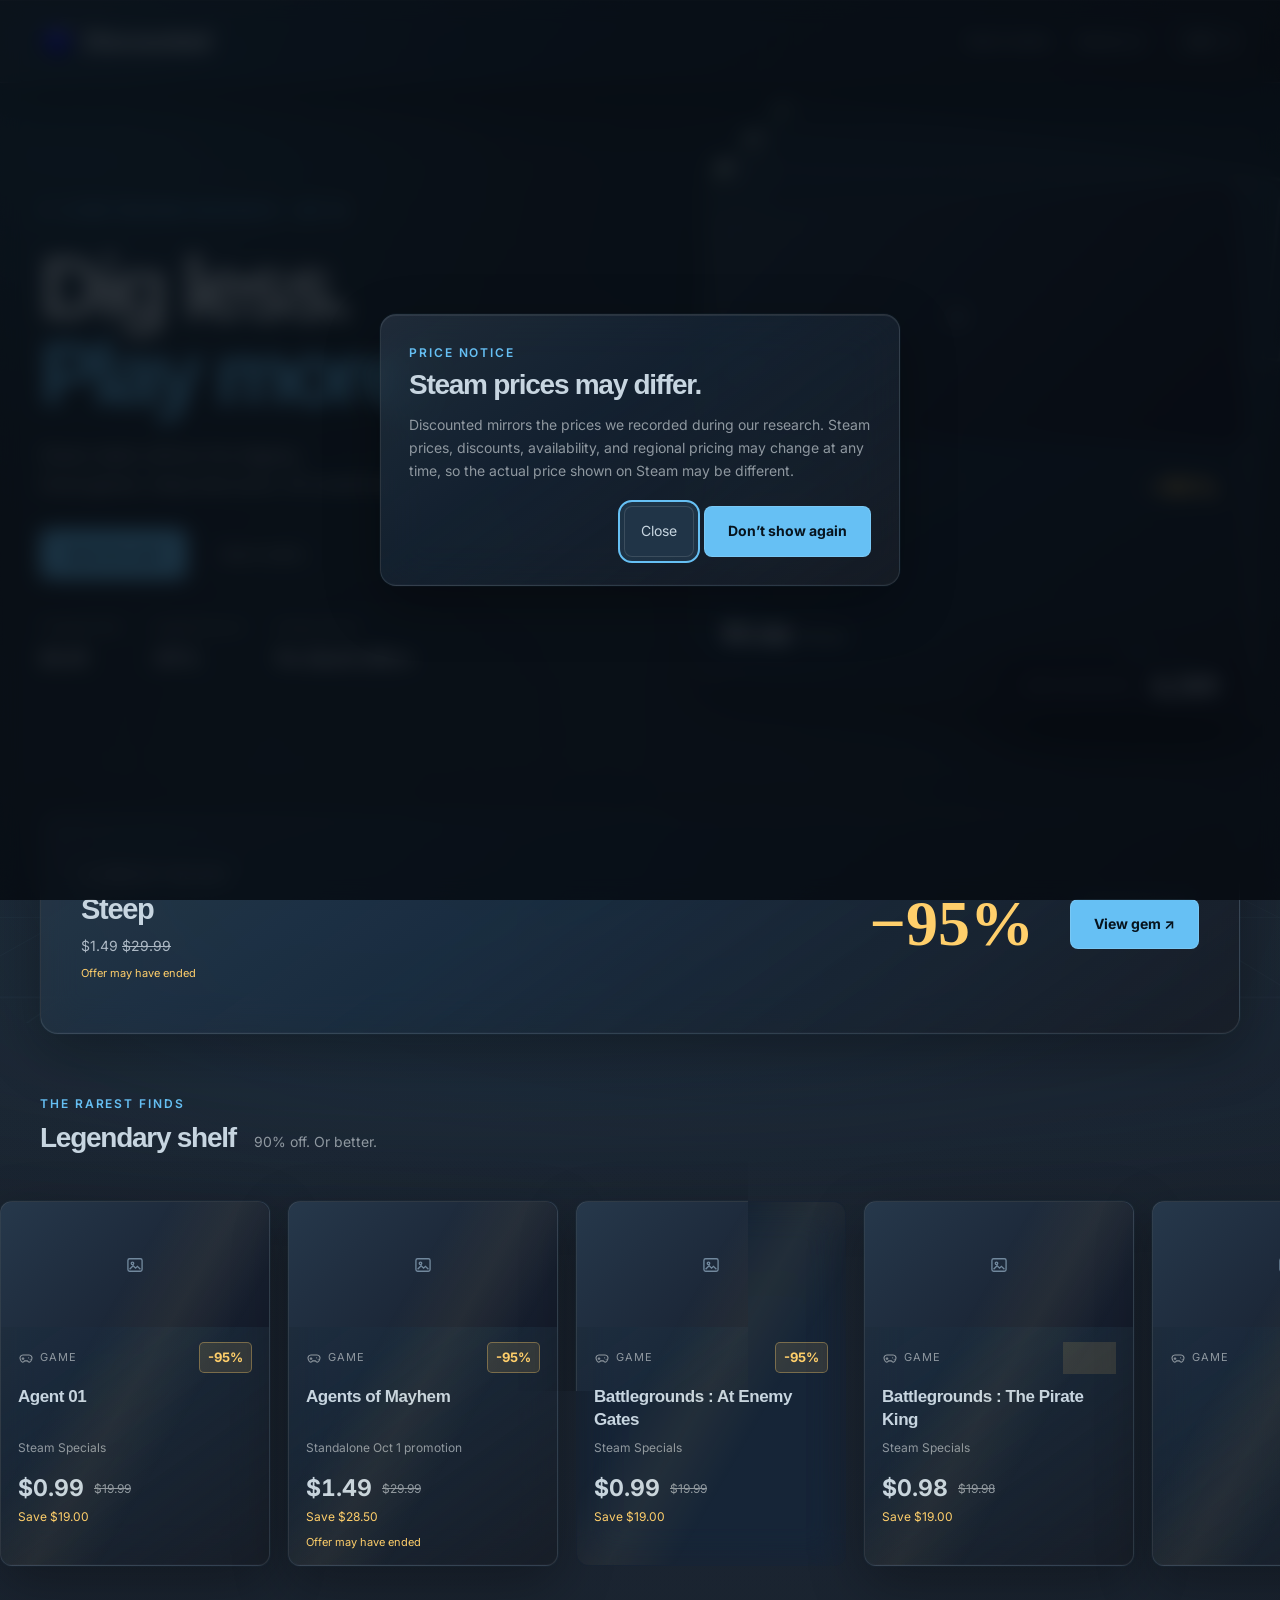
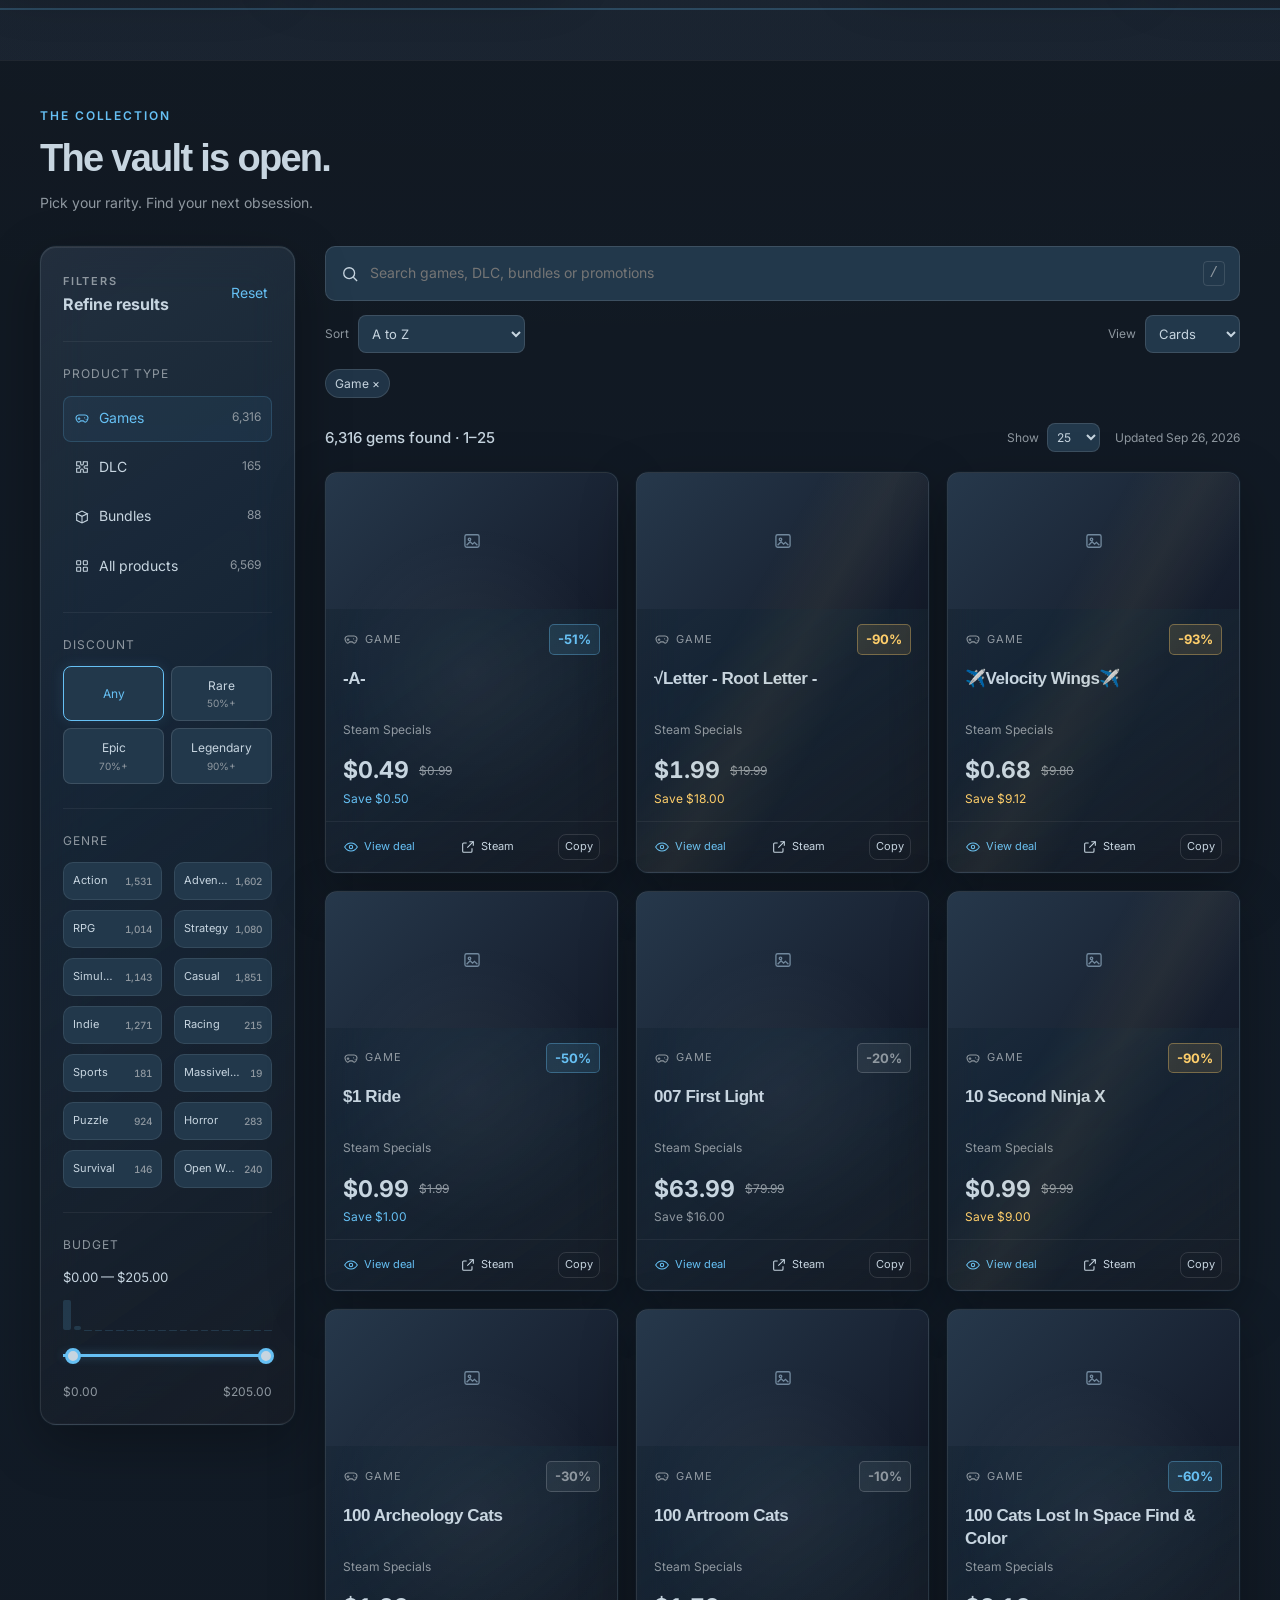
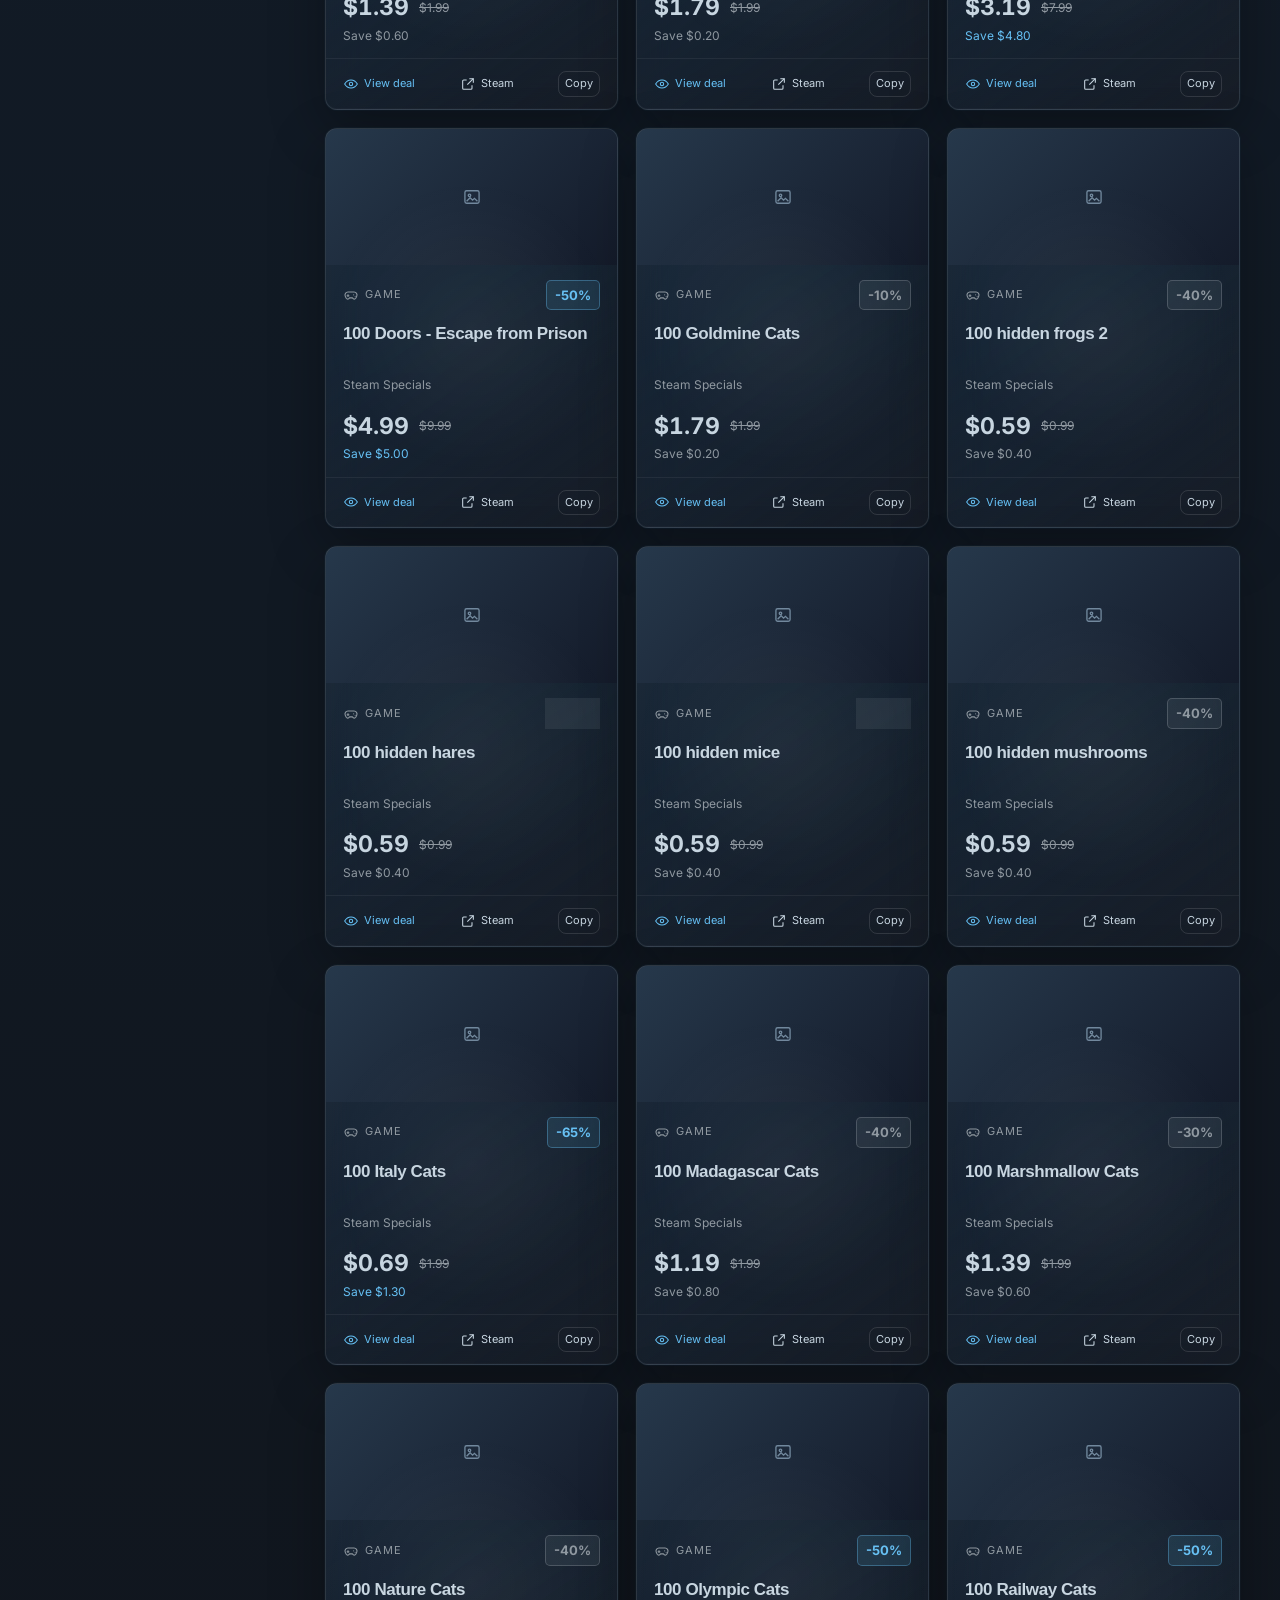
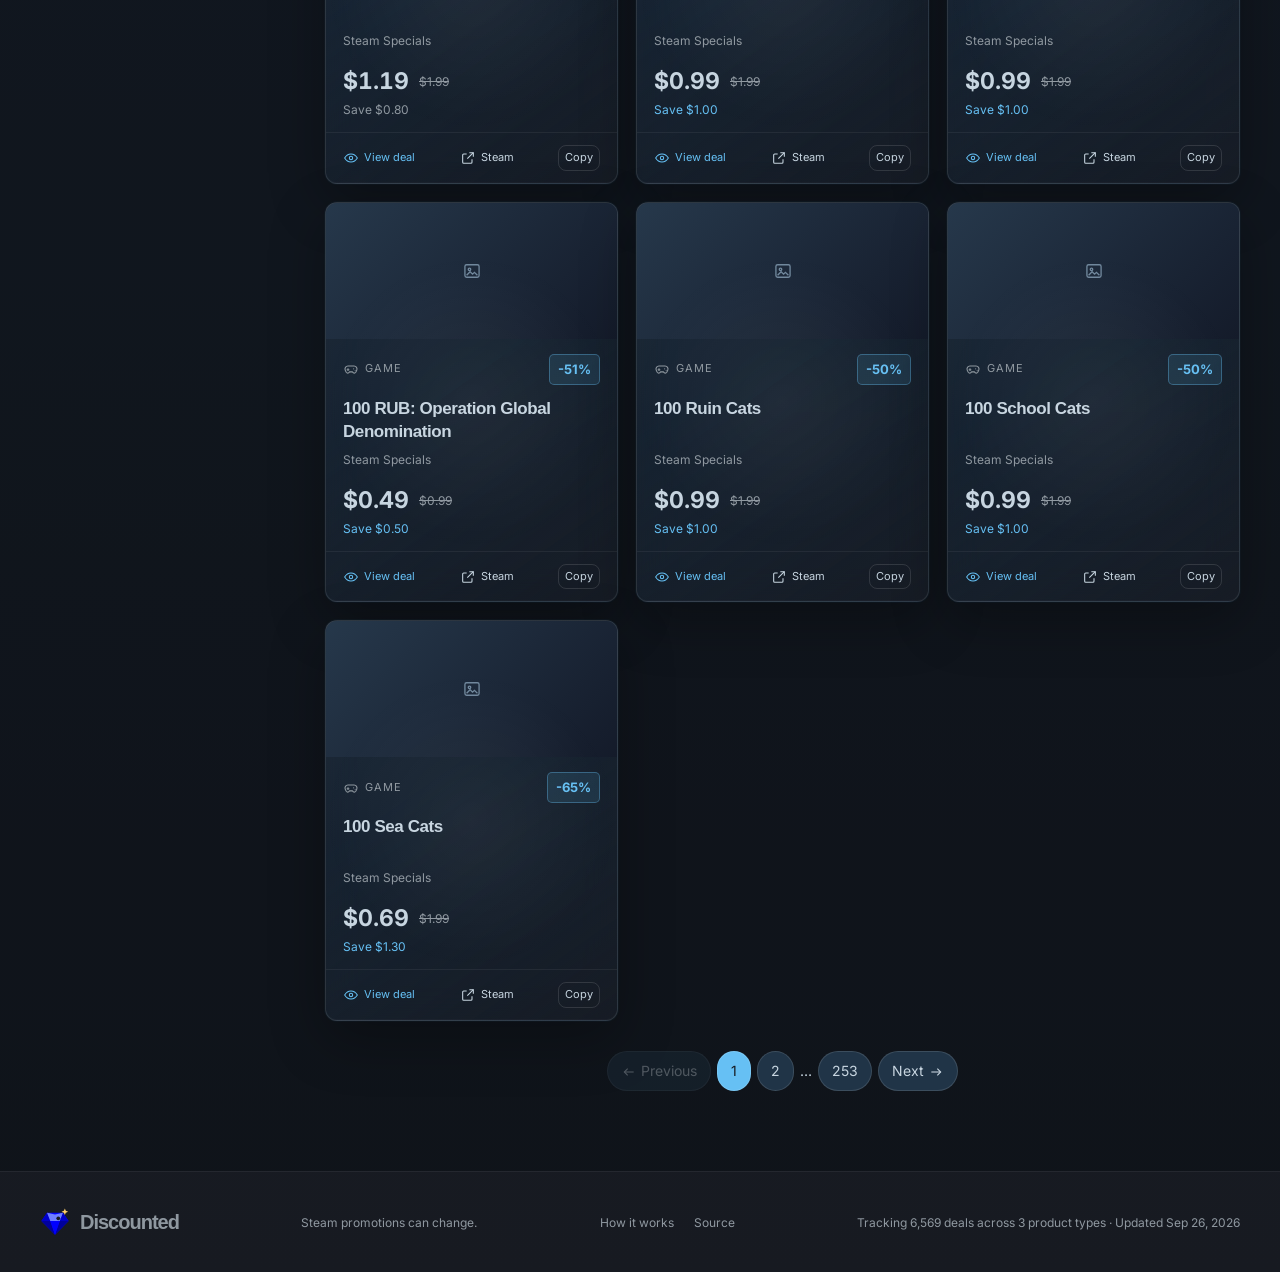
==== commit 16fe6a26: "Polish Steam palette and full-width Legendary train" ====
--- a/index.html
+++ b/index.html
@@ -3,7 +3,7 @@
   <head>
     <meta charset="utf-8" />
     <meta name="viewport" content="width=device-width, initial-scale=1" />
-    <meta name="theme-color" content="#0b0f15" />
+    <meta name="theme-color" content="#171a21" />
     <meta name="color-scheme" content="dark" />
     <title>Discounted — Steam deals without the digging</title>
     <meta
--- a/styles.css
+++ b/styles.css
@@ -7,23 +7,23 @@
   src: url("./assets/space-grotesk-bold.ttf") format("truetype");
 }
 :root {
-  --void: #070a0f;
-  --bg: #0b0f15;
-  --bg-raised: #111722;
-  --surface: #151c28;
-  --surface-2: #1b2432;
+  --void: #171a21;
+  --bg: #1b2838;
+  --bg-raised: #22384b;
+  --surface: #203447;
+  --surface-2: #2a475e;
   --line: rgba(255, 255, 255, 0.06);
   --line-strong: rgba(255, 255, 255, 0.12);
   --edge: rgba(255, 255, 255, 0.1);
-  --text: #eef3f8;
-  --text-soft: #c3cfdb;
-  --muted: #9aabba;
+  --text: #c7d5e0;
+  --text-soft: #acb8c4;
+  --muted: #8f98a0;
   --accent: #66c0f4;
-  --common: #9fb3c8;
+  --common: #8f98a0;
   --rare: #66c0f4;
   --epic: #b48cff;
   --legendary: #ffcf6b;
-  --common-glow: #9fb3c859;
+  --common-glow: #8f98a059;
   --rare-glow: #66c0f459;
   --epic-glow: #b48cff59;
   --legendary-glow: #ffcf6b59;
@@ -40,8 +40,8 @@
   --snap: cubic-bezier(0.34, 1.56, 0.64, 1);
   --fast: 120ms;
   --feedback: 220ms;
-  --entrance: 480ms;
-  --slow: 800ms;
+  --entrance: 300ms;
+  --slow: 560ms;
   --mx: 50%;
   --my: 50%;
   color-scheme: dark;
@@ -637,7 +637,45 @@
   box-shadow: 0 0 14px
     color-mix(in srgb, var(--rarity, var(--accent)) 13%, transparent);
 }
-.genre-filters {\n  display: grid;\n  grid-template-columns: 1fr 1fr;\n  gap: 7px;\n}\n.genre-chip {\n  min-width: 0;\n  display: flex;\n  align-items: center;\n  justify-content: space-between;\n  gap: 7px;\n  padding: 8px 9px;\n  background: var(--bg-raised);\n  font-size: 11px;\n  text-align: left;\n}\n.genre-chip span {\n  overflow: hidden;\n  text-overflow: ellipsis;\n  white-space: nowrap;\n}\n.genre-chip b {\n  flex: 0 0 auto;\n  color: var(--muted);\n  font-size: 10px;\n  font-weight: 500;\n  font-variant-numeric: tabular-nums;\n}\n.genre-chip.active {\n  border-color: var(--accent);\n  color: var(--accent);\n  background: #66c0f415;\n  box-shadow: 0 0 14px #66c0f420;\n}\n.genre-chip.active b {\n  color: var(--accent);\n}\n\n.budget-head output {
+.genre-filters {
+  display: grid;
+  grid-template-columns: 1fr 1fr;
+  gap: 7px;
+}
+.genre-chip {
+  min-width: 0;
+  display: flex;
+  align-items: center;
+  justify-content: space-between;
+  gap: 7px;
+  padding: 8px 9px;
+  background: var(--bg-raised);
+  font-size: 11px;
+  text-align: left;
+}
+.genre-chip span {
+  overflow: hidden;
+  text-overflow: ellipsis;
+  white-space: nowrap;
+}
+.genre-chip b {
+  flex: 0 0 auto;
+  color: var(--muted);
+  font-size: 10px;
+  font-weight: 500;
+  font-variant-numeric: tabular-nums;
+}
+.genre-chip.active {
+  border-color: var(--accent);
+  color: var(--accent);
+  background: #66c0f415;
+  box-shadow: 0 0 14px #66c0f420;
+}
+.genre-chip.active b {
+  color: var(--accent);
+}
+
+.budget-head output {
   font-size: 13px;
   font-variant-numeric: tabular-nums;
 }
@@ -1919,3 +1957,269 @@
     transform: none !important;
   }
 }
+
+
+.price-notice {
+  position: fixed;
+  inset: 0;
+  z-index: 1000;
+  display: grid;
+  place-items: center;
+  padding: 20px;
+}
+.price-notice[hidden] {
+  display: none;
+}
+.price-notice-backdrop {
+  position: absolute;
+  inset: 0;
+  background: rgba(3, 7, 12, 0.76);
+  backdrop-filter: blur(10px);
+}
+.price-notice-card {
+  position: relative;
+  width: min(520px, 100%);
+  padding: 28px;
+  border: 1px solid var(--line-strong);
+  border-top-color: var(--edge);
+  border-radius: 16px;
+  background: #111722f2;
+  box-shadow: var(--e2);
+}
+.price-notice-card h2 {
+  margin: 8px 0 12px;
+  font: 700 28px/1.1 "Space Grotesk", sans-serif;
+}
+.price-notice-card p:not(.eyebrow) {
+  margin: 0;
+  color: var(--muted);
+  line-height: 1.65;
+}
+.price-notice-actions {
+  display: flex;
+  justify-content: flex-end;
+  gap: 10px;
+  margin-top: 24px;
+  flex-wrap: wrap;
+}
+.price-notice-actions .primary-action,
+.price-notice-actions .secondary-button {
+  min-height: 42px;
+}
+.price-notice-open {
+  overflow: hidden;
+}
+
+@media (max-width: 560px) {
+  .price-notice-card {
+    padding: 22px;
+  }
+  .price-notice-card h2 {
+    font-size: 24px;
+  }
+  .price-notice-actions {
+    flex-direction: column-reverse;
+  }
+  .price-notice-actions button {
+    width: 100%;
+  }
+}
+
+
+/* 2026-09-26 visual refinement: Steam palette + cooler cream glass */
+@view-transition {
+  navigation: auto;
+}
+::view-transition-old(root) {
+  animation: 110ms ease-out both discounted-vt-out;
+}
+::view-transition-new(root) {
+  animation: 150ms ease-out both discounted-vt-in;
+}
+@keyframes discounted-vt-out {
+  to { opacity: 0; transform: scale(.995); }
+}
+@keyframes discounted-vt-in {
+  from { opacity: 0; transform: scale(1.006); }
+}
+
+body {
+  background:
+    radial-gradient(circle at 48% -18%, rgba(102, 192, 244, .09), transparent 43%),
+    linear-gradient(180deg, #171a21 0%, #1b2838 46%, #171a21 100%);
+}
+body::before {
+  content: "";
+  position: fixed;
+  inset: -28vh -20vw;
+  z-index: 0;
+  pointer-events: none;
+  opacity: .62;
+  filter: blur(62px) saturate(135%);
+  background:
+    radial-gradient(ellipse at 18% 26%, rgba(102, 192, 244, .30) 0%, rgba(42, 71, 94, .15) 25%, transparent 54%),
+    radial-gradient(ellipse at 78% 18%, rgba(27, 94, 138, .24) 0%, transparent 48%),
+    radial-gradient(ellipse at 66% 78%, rgba(42, 71, 94, .24) 0%, transparent 52%),
+    radial-gradient(ellipse at 28% 80%, rgba(102, 192, 244, .10) 0%, transparent 44%);
+  animation: discounted-aurora 18s ease-in-out infinite alternate;
+}
+body > * {
+  position: relative;
+  z-index: 1;
+}
+@keyframes discounted-aurora {
+  0% { transform: translate3d(-2%, -1%, 0) rotate(-2deg) scale(1); }
+  50% { transform: translate3d(3%, 2%, 0) rotate(2deg) scale(1.06); }
+  100% { transform: translate3d(-1%, 4%, 0) rotate(-1deg) scale(1.03); }
+}
+
+.masthead,
+.page-brandline,
+.filter-panel,
+.featured-card,
+.daily-gem,
+.product-card,
+.product-buybox,
+.recommend-card,
+.price-notice-card,
+.price-notice-dialog > div {
+  background:
+    linear-gradient(145deg, rgba(199, 213, 224, .075), rgba(102, 192, 244, .025) 38%, rgba(23, 26, 33, .68) 100%),
+    rgba(27, 40, 56, .58);
+  border-color: rgba(199, 213, 224, .13);
+  box-shadow:
+    inset 0 1px 0 rgba(255, 255, 255, .075),
+    inset 0 -1px 0 rgba(199, 213, 224, .025),
+    0 18px 55px rgba(0, 0, 0, .30),
+    0 0 0 1px rgba(102, 192, 244, .035);
+  -webkit-backdrop-filter: blur(22px) saturate(155%);
+  backdrop-filter: blur(22px) saturate(155%);
+}
+.filter-panel,
+.product-buybox,
+.price-notice-card,
+.price-notice-dialog > div {
+  border-radius: 16px;
+}
+.product-card,
+.featured-card,
+.daily-gem,
+.recommend-card {
+  -webkit-backdrop-filter: blur(18px) saturate(150%);
+  backdrop-filter: blur(18px) saturate(150%);
+}
+
+.brand:hover .brand-logo {
+  filter:
+    drop-shadow(0 0 6px rgba(132, 167, 255, .95))
+    drop-shadow(0 0 14px rgba(102, 192, 244, .75));
+}
+
+.genre-filters {
+  display: grid;
+  grid-template-columns: repeat(2, minmax(0, 1fr));
+  gap: 10px 12px;
+}
+.genre-chip {
+  min-height: 38px;
+  border: 1px solid rgba(199, 213, 224, .11);
+  border-radius: 10px;
+  transition:
+    transform 140ms var(--spring),
+    background 140ms ease,
+    border-color 140ms ease,
+    box-shadow 140ms ease,
+    color 140ms ease;
+}
+.genre-chip:hover {
+  border-color: rgba(102, 192, 244, .48);
+  background: rgba(102, 192, 244, .08);
+}
+.genre-chip.active,
+.genre-chip[aria-pressed="true"] {
+  color: rgb(102, 192, 244);
+  border-color: rgb(102, 192, 244);
+  background:
+    linear-gradient(135deg, rgba(102, 192, 244, .25), rgba(102, 192, 244, .08)),
+    rgba(199, 213, 224, .025);
+  box-shadow:
+    inset 0 1px 0 rgba(255, 255, 255, .11),
+    0 0 0 1px rgba(102, 192, 244, .18),
+    0 0 22px rgba(102, 192, 244, .24);
+  transform: translateY(-1px);
+}
+.genre-chip.active b,
+.genre-chip[aria-pressed="true"] b {
+  color: rgb(102, 192, 244);
+}
+
+.legendary-section {
+  width: 100vw;
+  margin-left: calc(50% - 50vw);
+  overflow: visible;
+}
+.legendary-section .section-title {
+  width: min(1400px, calc(100% - 80px));
+  margin-left: auto;
+  margin-right: auto;
+}
+.legendary-section .section-title > div:last-child {
+  display: none;
+}
+.shelf {
+  display: block;
+  overflow: visible;
+  scroll-snap-type: none;
+  padding: 0;
+  border-bottom-color: rgba(102, 192, 244, .24);
+  perspective: none;
+  scrollbar-width: none;
+}
+.shelf::-webkit-scrollbar {
+  display: none;
+}
+.shelf-track {
+  --shelf-gap: 18px;
+  display: flex;
+  width: max-content;
+  gap: var(--shelf-gap);
+  padding: 24px 0 42px;
+  will-change: transform;
+  animation: discounted-legendary-train 48s linear infinite;
+}
+.shelf-track:hover,
+.shelf-track:focus-within {
+  animation-play-state: paused;
+}
+.shelf-track > .product-card {
+  flex: 0 0 270px;
+  scroll-snap-align: none;
+  transform: none;
+}
+.shelf .product-card {
+  transform: none;
+}
+@keyframes discounted-legendary-train {
+  to { transform: translate3d(calc(-50% - (var(--shelf-gap) / 2)), 0, 0); }
+}
+
+.product-card:not(.compact-card),
+.featured-card,
+.product-hero-media {
+  transition:
+    transform 460ms var(--spring),
+    border-color 180ms ease,
+    box-shadow 180ms ease,
+    filter 180ms ease;
+}
+
+@media (prefers-reduced-motion: reduce) {
+  body::before,
+  .shelf-track {
+    animation: none !important;
+  }
+  ::view-transition-old(root),
+  ::view-transition-new(root) {
+    animation: none !important;
+  }
+}
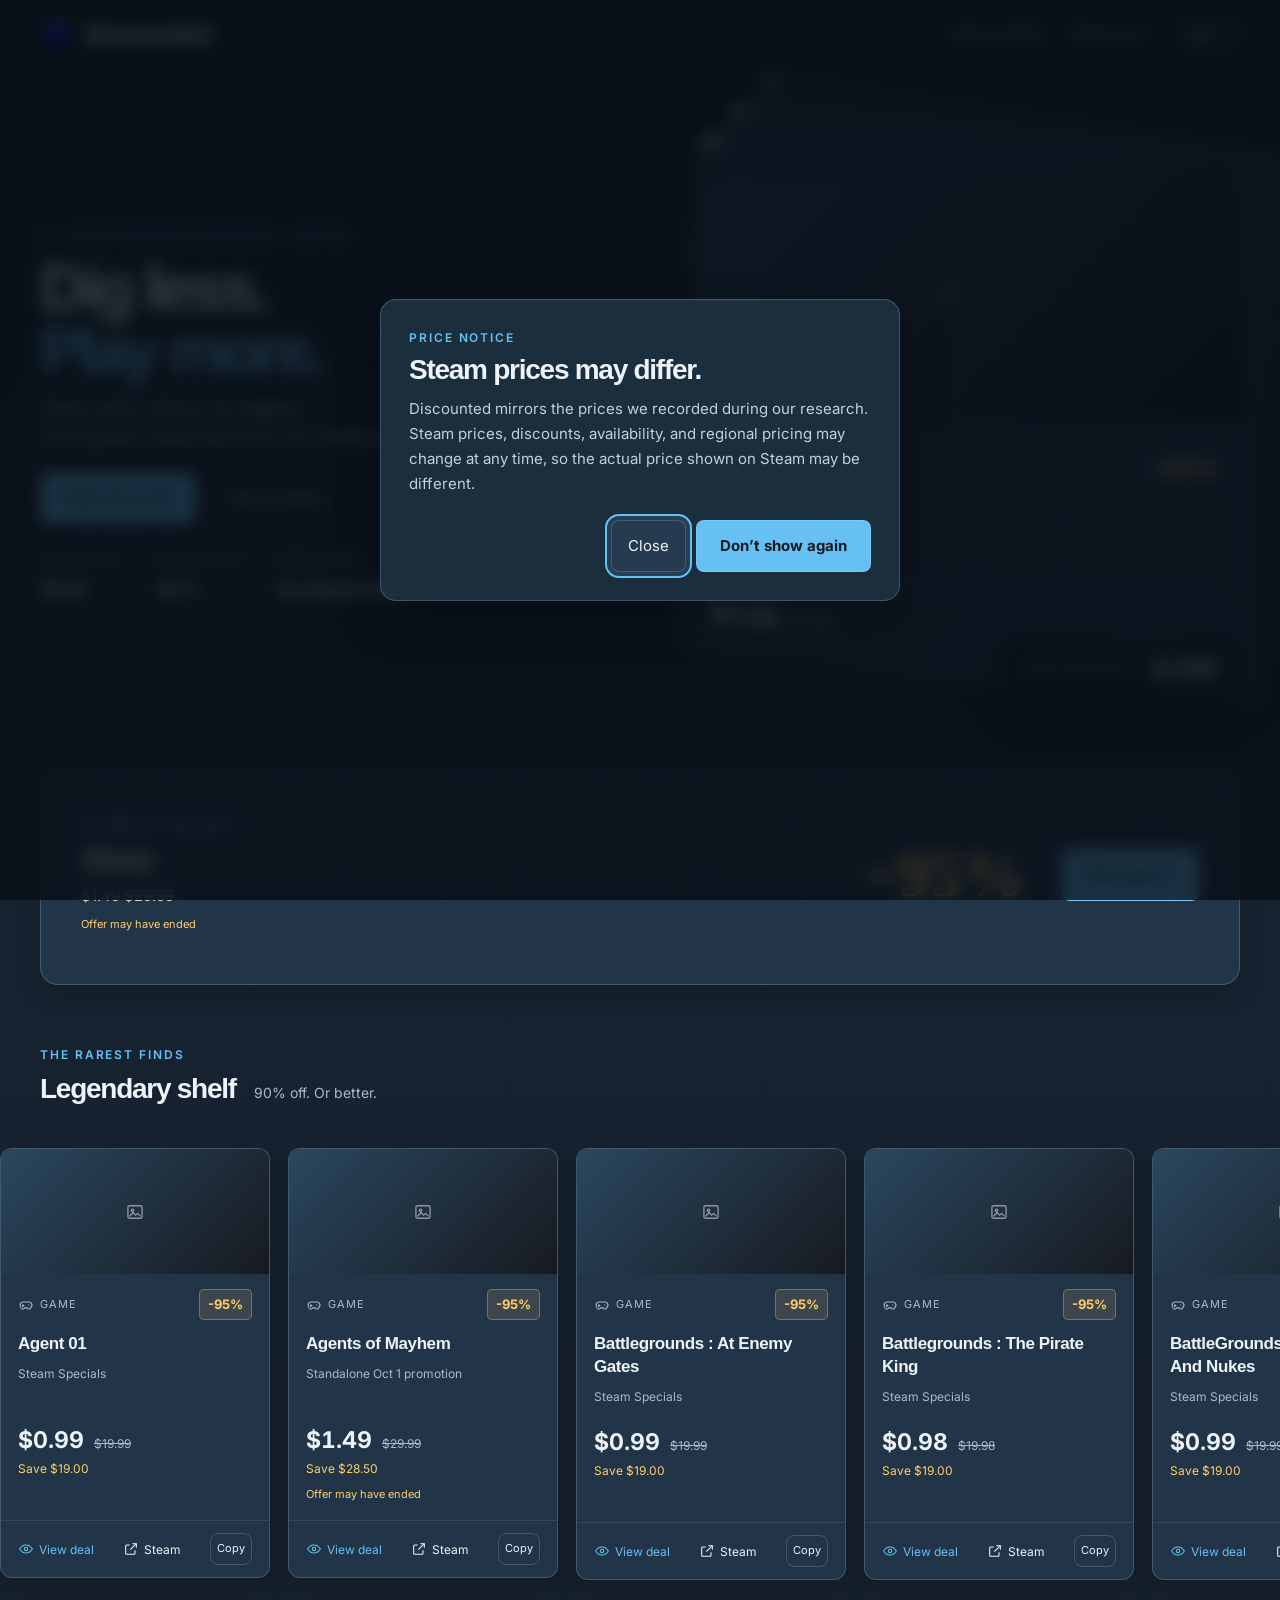
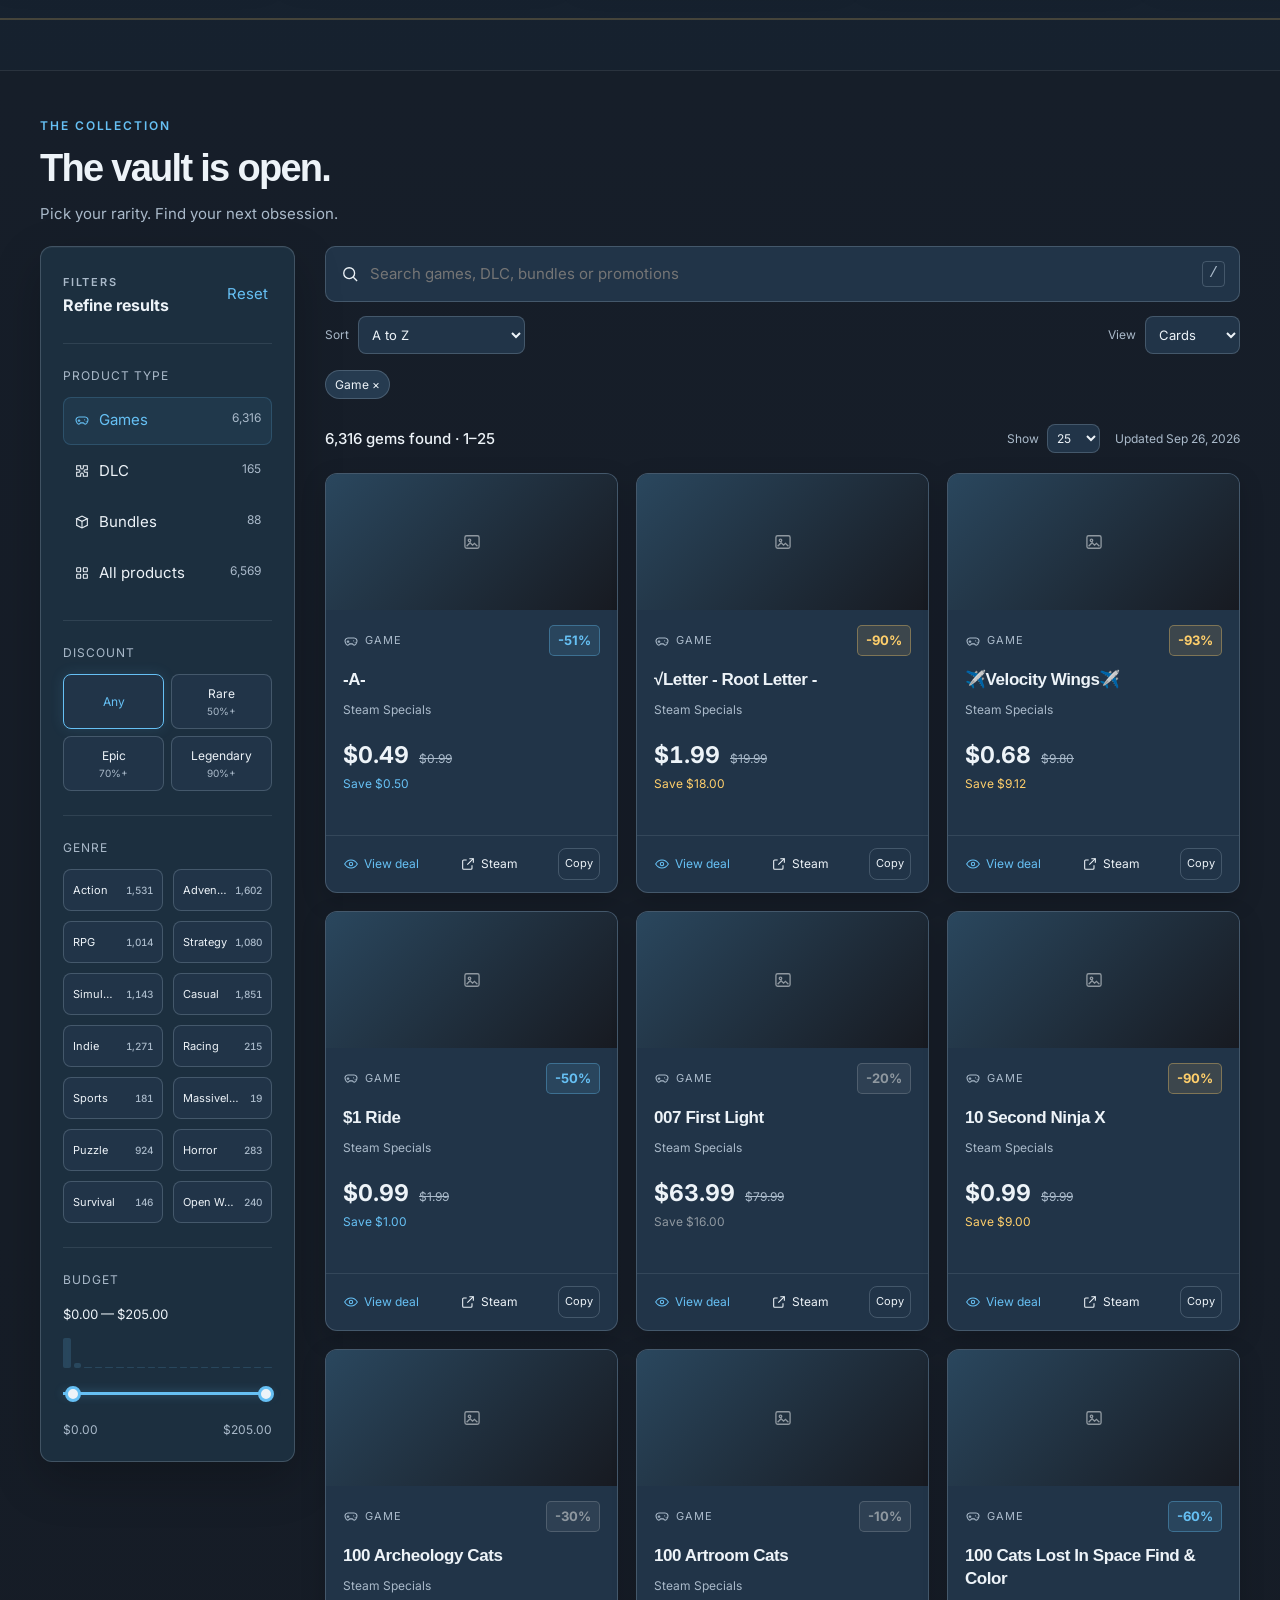
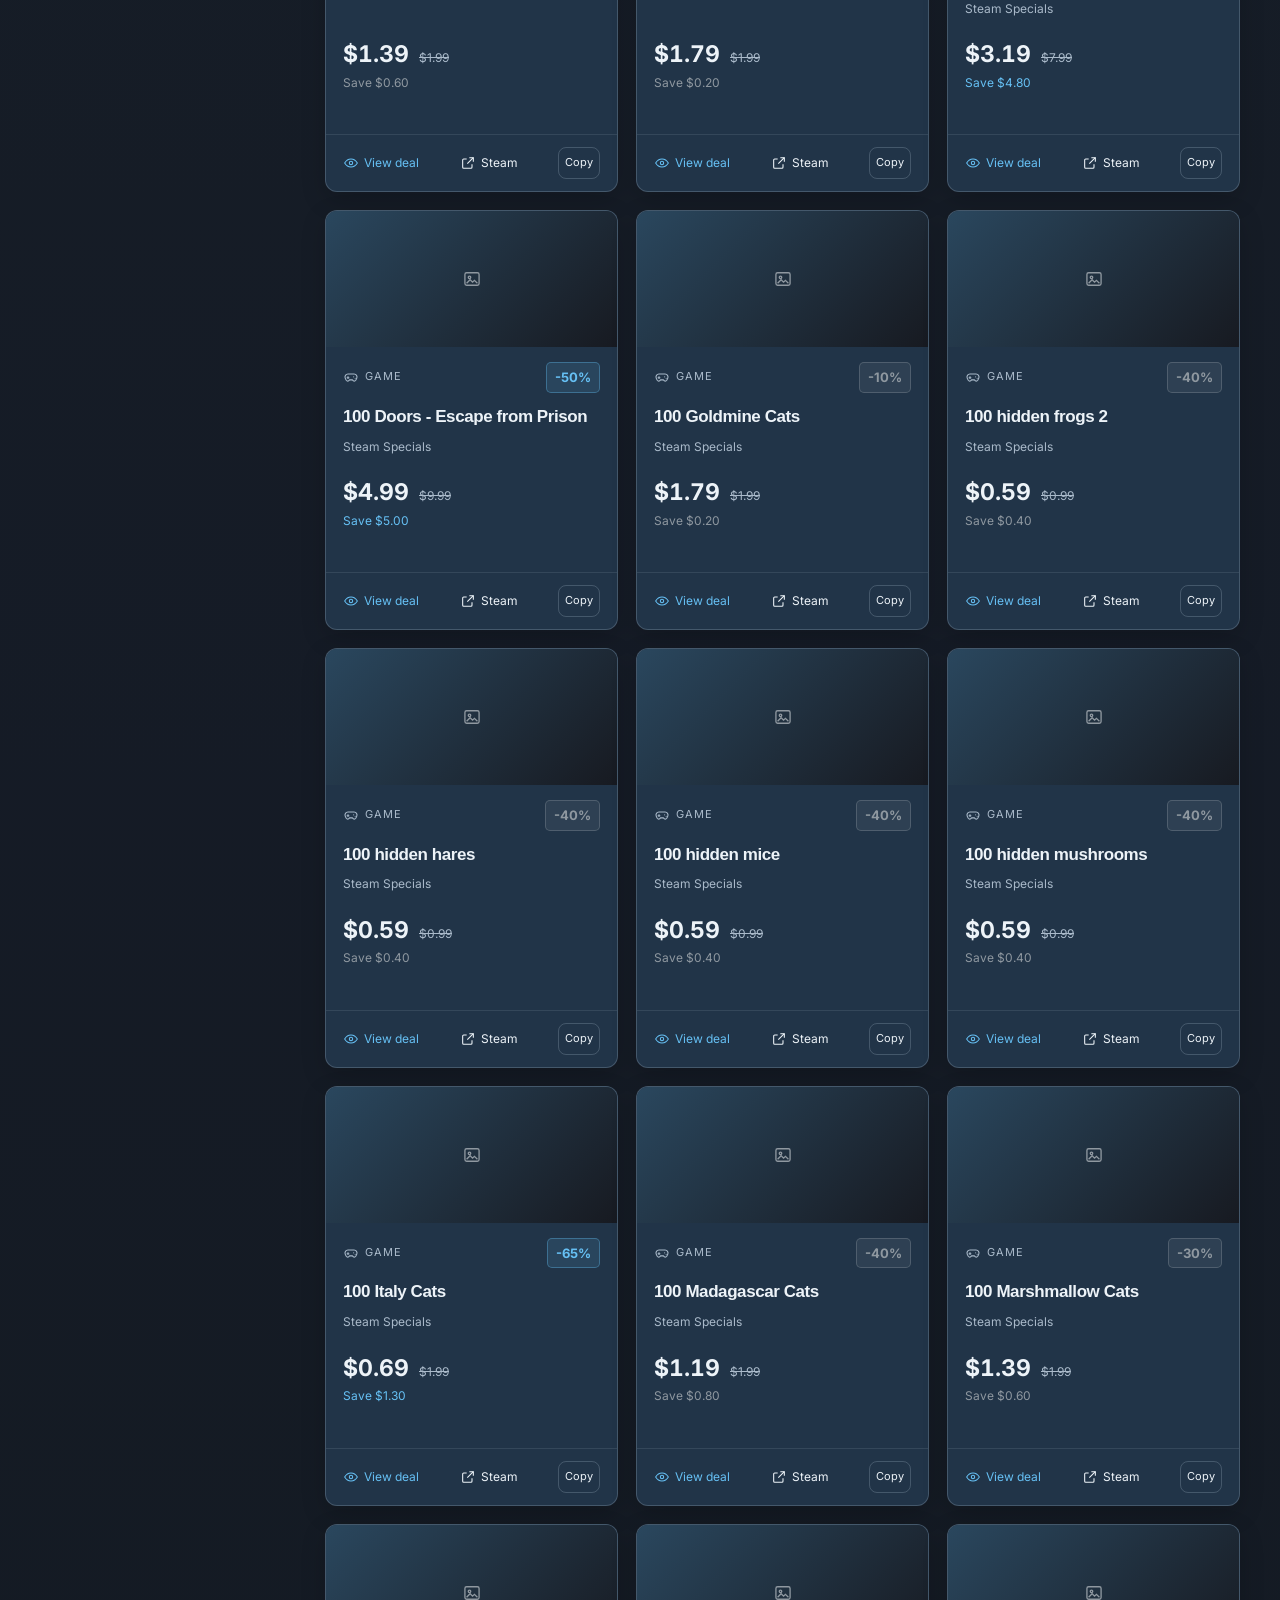
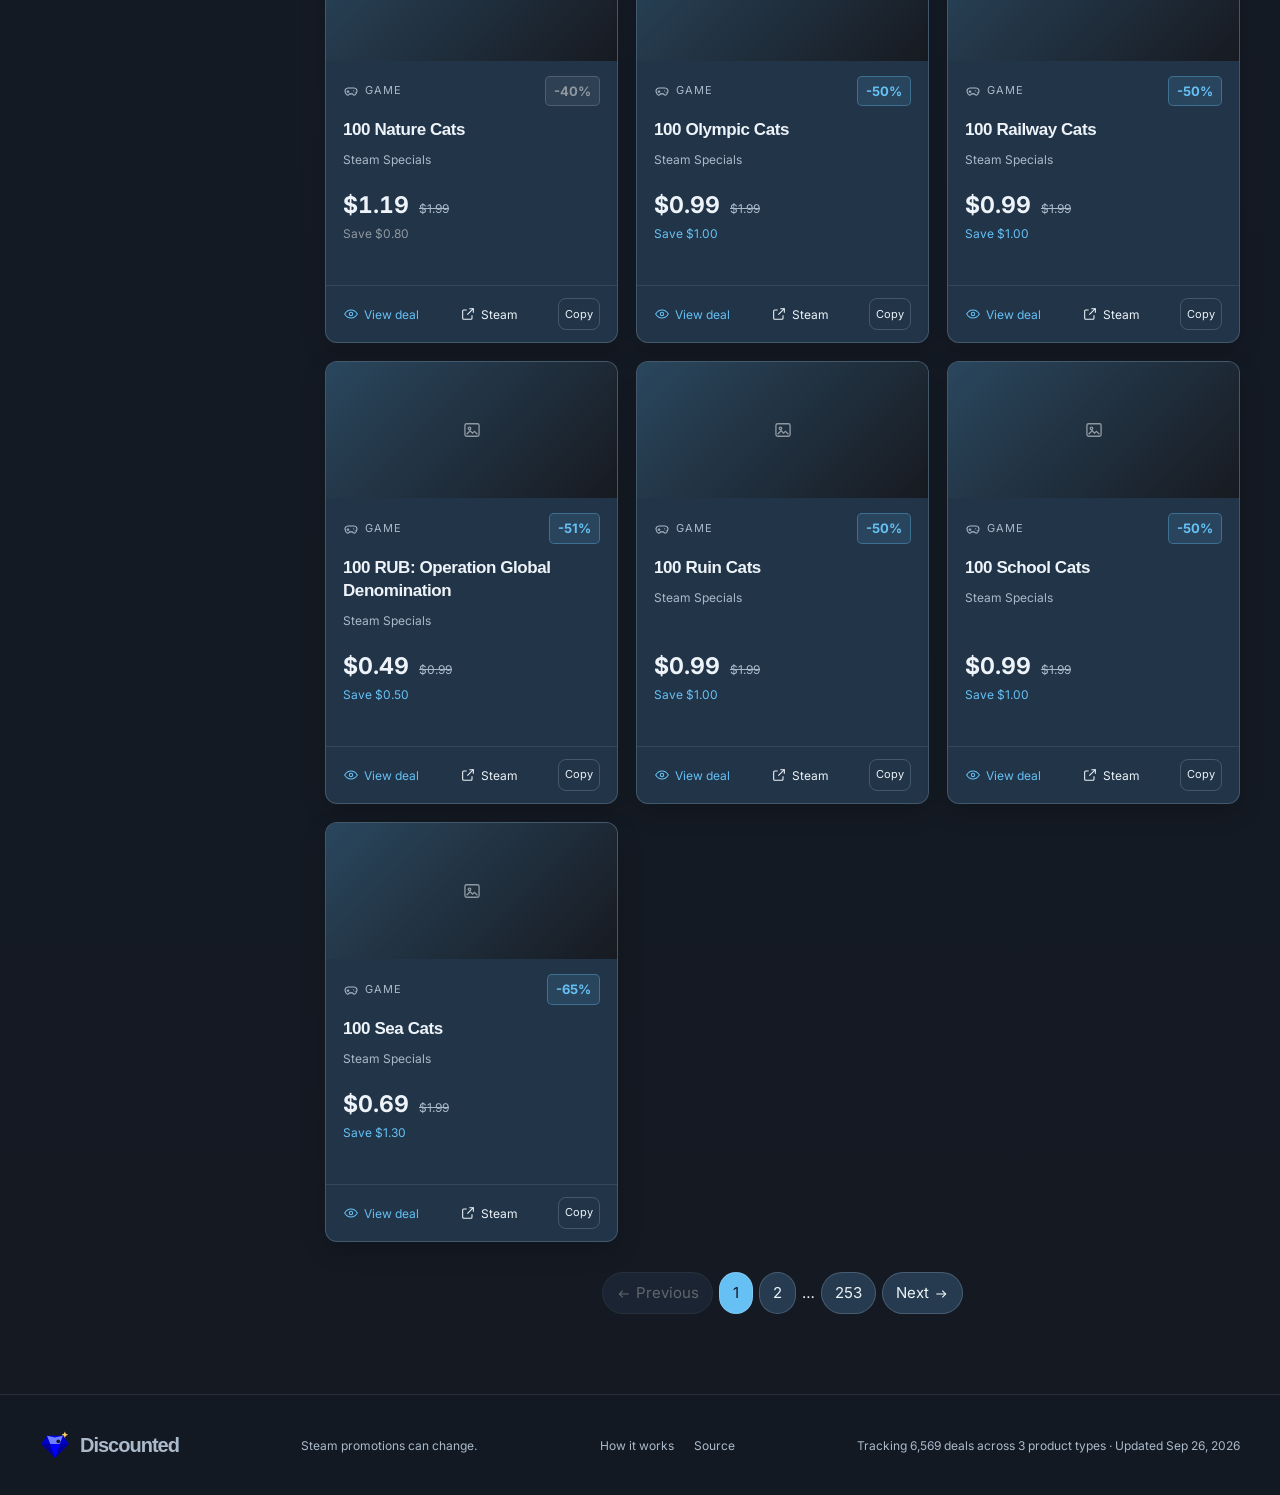
==== commit ce8ae99a: "Refine storefront design and harden direct product routes" ====
--- a/index.html
+++ b/index.html
@@ -10,8 +10,8 @@
       name="description"
       content="Browse, filter and compare discounted Steam games, DLC and bundles."
     />
-    <link rel="icon" type="image/svg+xml" href="./assets/discounted.svg" />
-    <link rel="stylesheet" href="./styles.css" />
+    <link rel="icon" type="image/svg+xml" href="/assets/discounted.svg" />
+    <link rel="stylesheet" href="/styles.css" />
     <script>
       if ("scrollRestoration" in history) history.scrollRestoration = "manual";
     </script>
@@ -37,12 +37,12 @@
       name="twitter:image"
       content="https://discounted.vercel.app/og-image.png"
     />
-    <link rel="apple-touch-icon" href="./apple-touch-icon.png" />
+    <link rel="apple-touch-icon" href="/apple-touch-icon.png" />
     <link rel="preconnect" href="https://fonts.googleapis.com" />
     <link rel="preconnect" href="https://fonts.gstatic.com" crossorigin />
     <link
       rel="preload"
-      href="./assets/space-grotesk-bold.ttf"
+      href="/assets/space-grotesk-bold.ttf"
       as="font"
       type="font/ttf"
       crossorigin
@@ -130,10 +130,10 @@
     </svg>
 
     <div class="masthead">
-      <a class="brand" href="./" aria-label="Discounted home">
+      <a class="brand" href="/" aria-label="Discounted home">
         <img
           class="brand-logo"
-          src="./assets/discounted.svg"
+          src="/assets/discounted.svg"
           width="34"
           height="34"
           alt=""
@@ -148,7 +148,7 @@
             <option value="USD">USD</option>
           </select>
         </label>
-        <a href="./how-it-works.html">How it works</a>
+        <a href="/how-it-works.html">How it works</a>
         <a
           href="https://github.com/svyixiu/Discounted"
           target="_blank"
@@ -176,7 +176,7 @@
                 <a class="primary-action" href="#browse">Open the vault</a>
                 <a
                   class="secondary-action"
-                  href="./how-it-works.html"
+                  href="/how-it-works.html"
                   target="_blank"
                   rel="noopener"
                   >How it works</a
@@ -524,7 +524,7 @@
 
               <section id="errorState" class="empty-state error-state" hidden>
                 <img
-                  src="./assets/cracked-gem.svg"
+                  src="/assets/cracked-gem.svg"
                   width="64"
                   height="64"
                   alt=""
@@ -541,10 +541,10 @@
 
     <footer class="site-footer">
       <div class="wrap footer-inner">
-        <a class="brand" href="./">
+        <a class="brand" href="/">
           <img
             class="brand-logo"
-            src="./assets/discounted.svg"
+            src="/assets/discounted.svg"
             width="30"
             height="30"
             alt=""
@@ -553,7 +553,7 @@
         </a>
         <span>Steam promotions can change.</span>
         <div class="footer-links">
-          <a href="./how-it-works.html" target="_blank" rel="noopener"
+          <a href="/how-it-works.html" target="_blank" rel="noopener"
             >How it works</a
           >
           <a
@@ -612,7 +612,7 @@
       </div>
     </div>
 
-    <script src="./vault.js" defer></script>
-    <script src="./script.js" defer></script>
+    <script src="/vault.js" defer></script>
+    <script src="/script.js" defer></script>
   </body>
 </html>
--- a/styles.css
+++ b/styles.css
@@ -70,8 +70,8 @@
   pointer-events: none;
   z-index: -1;
   background:
-    radial-gradient(ellipse at 70% 10%, #24345255, transparent 55%),
-    radial-gradient(ellipse at 10% 50%, #34215222, transparent 55%);
+    radial-gradient(ellipse at 70% 10%, #2a475e55, transparent 55%),
+    radial-gradient(ellipse at 10% 50%, #1b283822, transparent 55%);
 }
 ::selection {
   background: #66c0f455;
@@ -80,7 +80,7 @@
   width: 8px;
 }
 ::-webkit-scrollbar-thumb {
-  background: #334356;
+  background: #2a475e;
   border-radius: 8px;
 }
 a {
@@ -202,11 +202,11 @@
   gap: 20px;
   padding: 22px max(40px, calc((100vw - 1400px) / 2));
   border-bottom: 1px solid var(--line);
-  background: #0b0f1580;
+  background: #171a21cc;
   backdrop-filter: blur(16px) saturate(140%);
 }
 .masthead.scrolled {
-  background: #111722e8;
+  background: #1b2838f2;
 }
 .masthead:after {
   content: "";
@@ -306,7 +306,7 @@
   justify-content: center;
   gap: 12px;
   background: var(--accent);
-  color: #07131d;
+  color: #171a21;
   font-weight: 700;
   padding: 13px 23px;
 }
@@ -340,7 +340,7 @@
   border: 1px solid
     color-mix(in srgb, var(--rarity, var(--legendary)) 45%, transparent);
   border-radius: 18px;
-  background: linear-gradient(130deg, #263047, var(--bg-raised));
+  background: linear-gradient(130deg, #2a475e, var(--bg-raised));
   box-shadow:
     var(--e4),
     0 28px 90px -45px var(--rarity, var(--legendary));
@@ -369,7 +369,7 @@
   display: block;
   position: relative;
   overflow: hidden;
-  background: linear-gradient(135deg, #26384b, #141b2a);
+  background: linear-gradient(135deg, #2a475e, #171a21);
   aspect-ratio: 460/215;
 }
 .featured-media {
@@ -394,7 +394,7 @@
   inset: 0;
   display: grid;
   place-items: center;
-  color: #71889d;
+  color: #8f98a0;
 }
 .loaded .thumb-fallback {
   display: none;
@@ -451,14 +451,14 @@
 .daily-gem {
   min-height: 220px;
   position: relative;
-  border: 1px solid #b48cff40;
+  border: 1px solid #66c0f440;
   border-radius: 18px;
   overflow: hidden;
   display: flex;
   align-items: center;
   gap: 36px;
   padding: 32px 40px;
-  background: linear-gradient(100deg, #201b31, #131b25);
+  background: linear-gradient(100deg, #203447, #1b2838);
   margin-bottom: 60px;
 }
 .daily-gem img {
@@ -521,7 +521,7 @@
 .catalog-section {
   padding: 45px 0 80px;
   border-top: 1px solid var(--line);
-  background: #070a0f66;
+  background: #171a2166;
 }
 .catalog-heading {
   margin-bottom: 32px;
@@ -545,7 +545,7 @@
   padding: 22px;
   border: 1px solid var(--line-strong);
   border-top-color: var(--edge);
-  background: #151c2899;
+  background: #1b283899;
   backdrop-filter: blur(16px) saturate(140%);
   border-radius: 12px;
   box-shadow: var(--e2);
@@ -835,6 +835,9 @@
   --rarity: var(--common);
   position: relative;
   min-width: 0;
+  height: 100%;
+  display: flex;
+  flex-direction: column;
   background: var(--bg-raised);
   border: 1px solid var(--line-strong);
   border-top-color: var(--rarity);
@@ -866,9 +869,11 @@
   border-radius: 11px 11px 0 0;
 }
 .card-top {
+  flex: 0 0 auto;
   display: flex;
   align-items: center;
   justify-content: space-between;
+  min-height: 44px;
   padding: 15px 17px 0;
 }
 .type-badge {
@@ -892,13 +897,21 @@
   font-size: 13px;
 }
 .card-body {
-  padding: 13px 17px;
+  flex: 1 1 auto;
+  display: flex;
+  flex-direction: column;
+  min-height: 0;
+  padding: 13px 17px 16px;
 }
 .product-title {
   font-size: 17px;
   letter-spacing: -0.025em;
   line-height: 1.35;
-  min-height: 46px;
+  min-height: calc(1.35em * 3);
+  display: -webkit-box;
+  -webkit-box-orient: vertical;
+  -webkit-line-clamp: 3;
+  overflow: hidden;
 }
 .sale-group {
   white-space: nowrap;
@@ -906,12 +919,13 @@
   text-overflow: ellipsis;
   font-size: 12px;
   color: var(--muted);
-  margin: 6px 0 13px;
+  margin: 7px 0 16px;
 }
 .price-line {
   display: flex;
-  align-items: center;
+  align-items: baseline;
   gap: 10px;
+  margin-top: auto;
 }
 .price-now {
   font-size: 23px;
@@ -923,10 +937,13 @@
   font-size: 12px;
 }
 .saving-line {
+  min-height: 18px;
   font-size: 12px;
   color: var(--rarity);
 }
 .card-action {
+  flex: 0 0 auto;
+  min-height: 50px;
   display: flex;
   align-items: center;
   justify-content: space-between;
@@ -950,6 +967,7 @@
 }
 .countdown {
   display: block;
+  min-height: 17px;
   font-size: 11px;
   color: var(--muted);
   margin-top: 8px;
@@ -976,6 +994,8 @@
   gap: 8px;
 }
 .compact-card {
+  height: auto;
+  flex-direction: row;
   display: flex;
   align-items: center;
   border-top-color: var(--line-strong);
@@ -997,6 +1017,10 @@
 }
 .compact-main .product-title {
   min-height: 0;
+  display: block;
+  overflow: hidden;
+  white-space: nowrap;
+  text-overflow: ellipsis;
   font-size: 15px;
 }
 .compact-main .sale-group {
@@ -1557,7 +1581,6 @@
   }
   .product-title {
     font-size: 15px;
-    min-height: 41px;
   }
   .price-now {
     font-size: 20px;
@@ -1983,7 +2006,7 @@
   border: 1px solid var(--line-strong);
   border-top-color: var(--edge);
   border-radius: 16px;
-  background: #111722f2;
+  background: #1b2838f2;
   box-shadow: var(--e2);
 }
 .price-notice-card h2 {
@@ -2026,200 +2049,113 @@
 }
 
 
-/* 2026-09-26 visual refinement: Steam palette + cooler cream glass */
-@view-transition {
-  navigation: auto;
-}
-::view-transition-old(root) {
-  animation: 110ms ease-out both discounted-vt-out;
-}
-::view-transition-new(root) {
-  animation: 150ms ease-out both discounted-vt-in;
-}
-@keyframes discounted-vt-out {
-  to { opacity: 0; transform: scale(.995); }
-}
-@keyframes discounted-vt-in {
-  from { opacity: 0; transform: scale(1.006); }
-}
-
-body {
-  background:
-    radial-gradient(circle at 48% -18%, rgba(102, 192, 244, .09), transparent 43%),
-    linear-gradient(180deg, #171a21 0%, #1b2838 46%, #171a21 100%);
-}
-body::before {
-  content: "";
-  position: fixed;
-  inset: -28vh -20vw;
-  z-index: 0;
-  pointer-events: none;
-  opacity: .62;
-  filter: blur(62px) saturate(135%);
-  background:
-    radial-gradient(ellipse at 18% 26%, rgba(102, 192, 244, .30) 0%, rgba(42, 71, 94, .15) 25%, transparent 54%),
-    radial-gradient(ellipse at 78% 18%, rgba(27, 94, 138, .24) 0%, transparent 48%),
-    radial-gradient(ellipse at 66% 78%, rgba(42, 71, 94, .24) 0%, transparent 52%),
-    radial-gradient(ellipse at 28% 80%, rgba(102, 192, 244, .10) 0%, transparent 44%);
-  animation: discounted-aurora 18s ease-in-out infinite alternate;
-}
-body > * {
-  position: relative;
-  z-index: 1;
-}
-@keyframes discounted-aurora {
-  0% { transform: translate3d(-2%, -1%, 0) rotate(-2deg) scale(1); }
-  50% { transform: translate3d(3%, 2%, 0) rotate(2deg) scale(1.06); }
-  100% { transform: translate3d(-1%, 4%, 0) rotate(-1deg) scale(1.03); }
-}
-
-.masthead,
-.page-brandline,
-.filter-panel,
-.featured-card,
-.daily-gem,
-.product-card,
-.product-buybox,
-.recommend-card,
-.price-notice-card,
-.price-notice-dialog > div {
-  background:
-    linear-gradient(145deg, rgba(199, 213, 224, .075), rgba(102, 192, 244, .025) 38%, rgba(23, 26, 33, .68) 100%),
-    rgba(27, 40, 56, .58);
-  border-color: rgba(199, 213, 224, .13);
-  box-shadow:
-    inset 0 1px 0 rgba(255, 255, 255, .075),
-    inset 0 -1px 0 rgba(199, 213, 224, .025),
-    0 18px 55px rgba(0, 0, 0, .30),
-    0 0 0 1px rgba(102, 192, 244, .035);
-  -webkit-backdrop-filter: blur(22px) saturate(155%);
-  backdrop-filter: blur(22px) saturate(155%);
-}
-.filter-panel,
-.product-buybox,
-.price-notice-card,
-.price-notice-dialog > div {
-  border-radius: 16px;
-}
-.product-card,
-.featured-card,
-.daily-gem,
-.recommend-card {
-  -webkit-backdrop-filter: blur(18px) saturate(150%);
-  backdrop-filter: blur(18px) saturate(150%);
-}
-
-.brand:hover .brand-logo {
-  filter:
-    drop-shadow(0 0 6px rgba(132, 167, 255, .95))
-    drop-shadow(0 0 14px rgba(102, 192, 244, .75));
-}
-
-.genre-filters {
-  display: grid;
-  grid-template-columns: repeat(2, minmax(0, 1fr));
-  gap: 10px 12px;
-}
-.genre-chip {
-  min-height: 38px;
-  border: 1px solid rgba(199, 213, 224, .11);
-  border-radius: 10px;
-  transition:
-    transform 140ms var(--spring),
-    background 140ms ease,
-    border-color 140ms ease,
-    box-shadow 140ms ease,
-    color 140ms ease;
-}
-.genre-chip:hover {
-  border-color: rgba(102, 192, 244, .48);
-  background: rgba(102, 192, 244, .08);
-}
-.genre-chip.active,
-.genre-chip[aria-pressed="true"] {
-  color: rgb(102, 192, 244);
-  border-color: rgb(102, 192, 244);
-  background:
-    linear-gradient(135deg, rgba(102, 192, 244, .25), rgba(102, 192, 244, .08)),
-    rgba(199, 213, 224, .025);
-  box-shadow:
-    inset 0 1px 0 rgba(255, 255, 255, .11),
-    0 0 0 1px rgba(102, 192, 244, .18),
-    0 0 22px rgba(102, 192, 244, .24);
-  transform: translateY(-1px);
-}
-.genre-chip.active b,
-.genre-chip[aria-pressed="true"] b {
-  color: rgb(102, 192, 244);
-}
-
-.legendary-section {
-  width: 100vw;
-  margin-left: calc(50% - 50vw);
-  overflow: visible;
-}
-.legendary-section .section-title {
-  width: min(1400px, calc(100% - 80px));
-  margin-left: auto;
-  margin-right: auto;
-}
-.legendary-section .section-title > div:last-child {
-  display: none;
-}
-.shelf {
-  display: block;
-  overflow: visible;
-  scroll-snap-type: none;
-  padding: 0;
-  border-bottom-color: rgba(102, 192, 244, .24);
-  perspective: none;
-  scrollbar-width: none;
-}
-.shelf::-webkit-scrollbar {
-  display: none;
-}
+/* Production system: restrained Steam-inspired surfaces and continuous rails. */
+:root {
+  --void: #121923;
+  --bg: #172331;
+  --bg-raised: #213448;
+  --surface: #263b50;
+  --surface-2: #304b62;
+  --text: #edf3f8;
+  --text-soft: #c4d0dc;
+  --muted: #aabaca;
+  --accent: #66c0f4;
+  --line: rgba(209, 230, 246, .10);
+  --line-strong: rgba(209, 230, 246, .20);
+  --space-1: 4px;
+  --space-2: 8px;
+  --space-3: 12px;
+  --space-4: 16px;
+  --space-6: 24px;
+  --space-8: 32px;
+  --content-width: 1400px;
+}
+body { background: linear-gradient(180deg, var(--void), var(--bg) 520px, var(--void)); font-size: 15px; }
+body::before { display: none; }
+.brand:hover .brand-logo { filter: none; }
+.world-grid, .dust { display: none; }
+.hero::before { opacity: .28; }
+.masthead, .page-brandline {
+  min-height: 68px;
+  padding-block: 12px;
+  background: rgba(18, 28, 40, .92);
+  -webkit-backdrop-filter: blur(16px);
+  backdrop-filter: blur(16px);
+}
+.hero-layout { min-height: 0; gap: clamp(24px, 5vw, 80px); padding-block: clamp(32px, 5vw, 64px); }
+.hero h1 { font-size: clamp(44px, 5vw, 76px); margin: 12px 0; }
+.hero-actions { margin: 20px 0; }
+.hero .snapshot-row { margin-top: 24px; }
+.catalog-heading, .results-head { margin-bottom: 20px; }
+.masthead, .page-brandline, .filter-panel, .product-buybox, .price-notice-card {
+  border-color: var(--line-strong);
+}
+.filter-panel, .product-buybox, .price-notice-card {
+  background: rgba(30, 49, 66, .92);
+  box-shadow: 0 18px 48px rgba(0, 0, 0, .22), inset 0 1px rgba(255,255,255,.04);
+}
+.product-card, .featured-card, .daily-gem, .recommend-card {
+  background: var(--bg-raised);
+  border-color: var(--line-strong);
+  box-shadow: 0 8px 24px rgba(0, 0, 0, .17);
+  transform-style: flat;
+}
+.product-card .card-body, .product-card .discount-badge,
+.featured-card .featured-body, .featured-card .preview-meta b { transform: none; }
+.product-card:hover { box-shadow: 0 14px 32px rgba(0,0,0,.26); }
+.product-card::after { display: none; }
+.product-card[data-rarity="mythic"] { animation: none; }
+.product-title { min-height: 0; margin-bottom: 8px; overflow-wrap: anywhere; }
+.sale-group { margin: 0 0 18px; }
+.price-line { flex-wrap: wrap; }
+.price-now { overflow-wrap: anywhere; }
+.card-body { flex: 1 1 auto; }
+.countdown { margin-top: 8px; min-height: 18px; }
+.card-action { margin-top: auto; min-height: 56px; gap: 12px; flex-wrap: wrap; font-size: 12px; }
+.card-action a, .card-action button { min-height: 32px; }
+.genre-filters { display: grid; grid-template-columns: repeat(2, minmax(0, 1fr)); gap: 10px; }
+.genre-chip { min-width: 0; min-height: 42px; border: 1px solid var(--line-strong); }
+.genre-chip.active, .genre-chip[aria-pressed="true"] {
+  background: rgba(102,192,244,.19);
+  border-color: var(--accent);
+  box-shadow: inset 3px 0 var(--accent);
+  color: var(--text);
+  font-weight: 700;
+}
+.legendary-section { width: 100vw; margin-left: calc(50% - 50vw); }
+.legendary-section .section-title { width: min(var(--content-width), calc(100% - 80px)); margin-inline: auto; }
+.legendary-section .section-title > div:last-child { display: none; }
+.shelf { display: block; overflow: hidden; scroll-snap-type: none; padding: 0; perspective: none; }
+.shelf > .shelf-track { flex: none; scroll-snap-align: none; }
+.shelf .card-action { display: flex; }
 .shelf-track {
   --shelf-gap: 18px;
-  display: flex;
-  width: max-content;
-  gap: var(--shelf-gap);
-  padding: 24px 0 42px;
-  will-change: transform;
-  animation: discounted-legendary-train 48s linear infinite;
-}
-.shelf-track:hover,
-.shelf-track:focus-within {
-  animation-play-state: paused;
-}
-.shelf-track > .product-card {
-  flex: 0 0 270px;
-  scroll-snap-align: none;
-  transform: none;
-}
-.shelf .product-card {
-  transform: none;
-}
-@keyframes discounted-legendary-train {
-  to { transform: translate3d(calc(-50% - (var(--shelf-gap) / 2)), 0, 0); }
-}
-
-.product-card:not(.compact-card),
-.featured-card,
-.product-hero-media {
-  transition:
-    transform 460ms var(--spring),
-    border-color 180ms ease,
-    box-shadow 180ms ease,
-    filter 180ms ease;
-}
-
+  display: flex; width: max-content; gap: var(--shelf-gap);
+  padding: 20px 0 38px; animation: shelf-train 55s linear infinite;
+}
+.shelf-track:hover, .shelf-track:focus-within { animation-play-state: paused; }
+.shelf-track > .product-card { flex: 0 0 270px; min-height: 430px; transform: none; }
+@keyframes shelf-train { to { transform: translate3d(calc(-50% - var(--shelf-gap) / 2),0,0); } }
+.price-notice { position: fixed; inset: 0; z-index: 1000; display: grid; place-items: center; padding: 20px; }
+.price-notice-backdrop { position: absolute; inset: 0; background: rgba(7,13,21,.8); backdrop-filter: blur(8px); }
+.price-notice-card { position: relative; width: min(520px, 100%); padding: 28px; border: 1px solid var(--line-strong); border-radius: 16px; }
+.price-notice-card h2 { margin: 8px 0 12px; }
+.price-notice-card p:not(.eyebrow) { color: var(--text-soft); }
+.price-notice-actions { display: flex; justify-content: flex-end; flex-wrap: wrap; gap: 10px; margin-top: 24px; }
+.price-notice-open { overflow: hidden; }
+button, a, input, select { -webkit-tap-highlight-color: transparent; }
+@media (max-width: 760px) {
+  .hero-layout { padding-block: 32px 44px; }
+  .legendary-section .section-title { width: calc(100% - 32px); }
+  .genre-filters { grid-template-columns: repeat(2, minmax(0,1fr)); }
+  .price-notice-card { padding: 22px; }
+}
+@media (max-width: 420px) {
+  .genre-filters { grid-template-columns: 1fr; }
+  .price-notice-actions { flex-direction: column; }
+  .price-notice-actions button { width: 100%; }
+}
 @media (prefers-reduced-motion: reduce) {
-  body::before,
-  .shelf-track {
-    animation: none !important;
-  }
-  ::view-transition-old(root),
-  ::view-transition-new(root) {
-    animation: none !important;
-  }
-}
+  .shelf { overflow-x: auto; }
+  .shelf-track { animation: none; }
+}
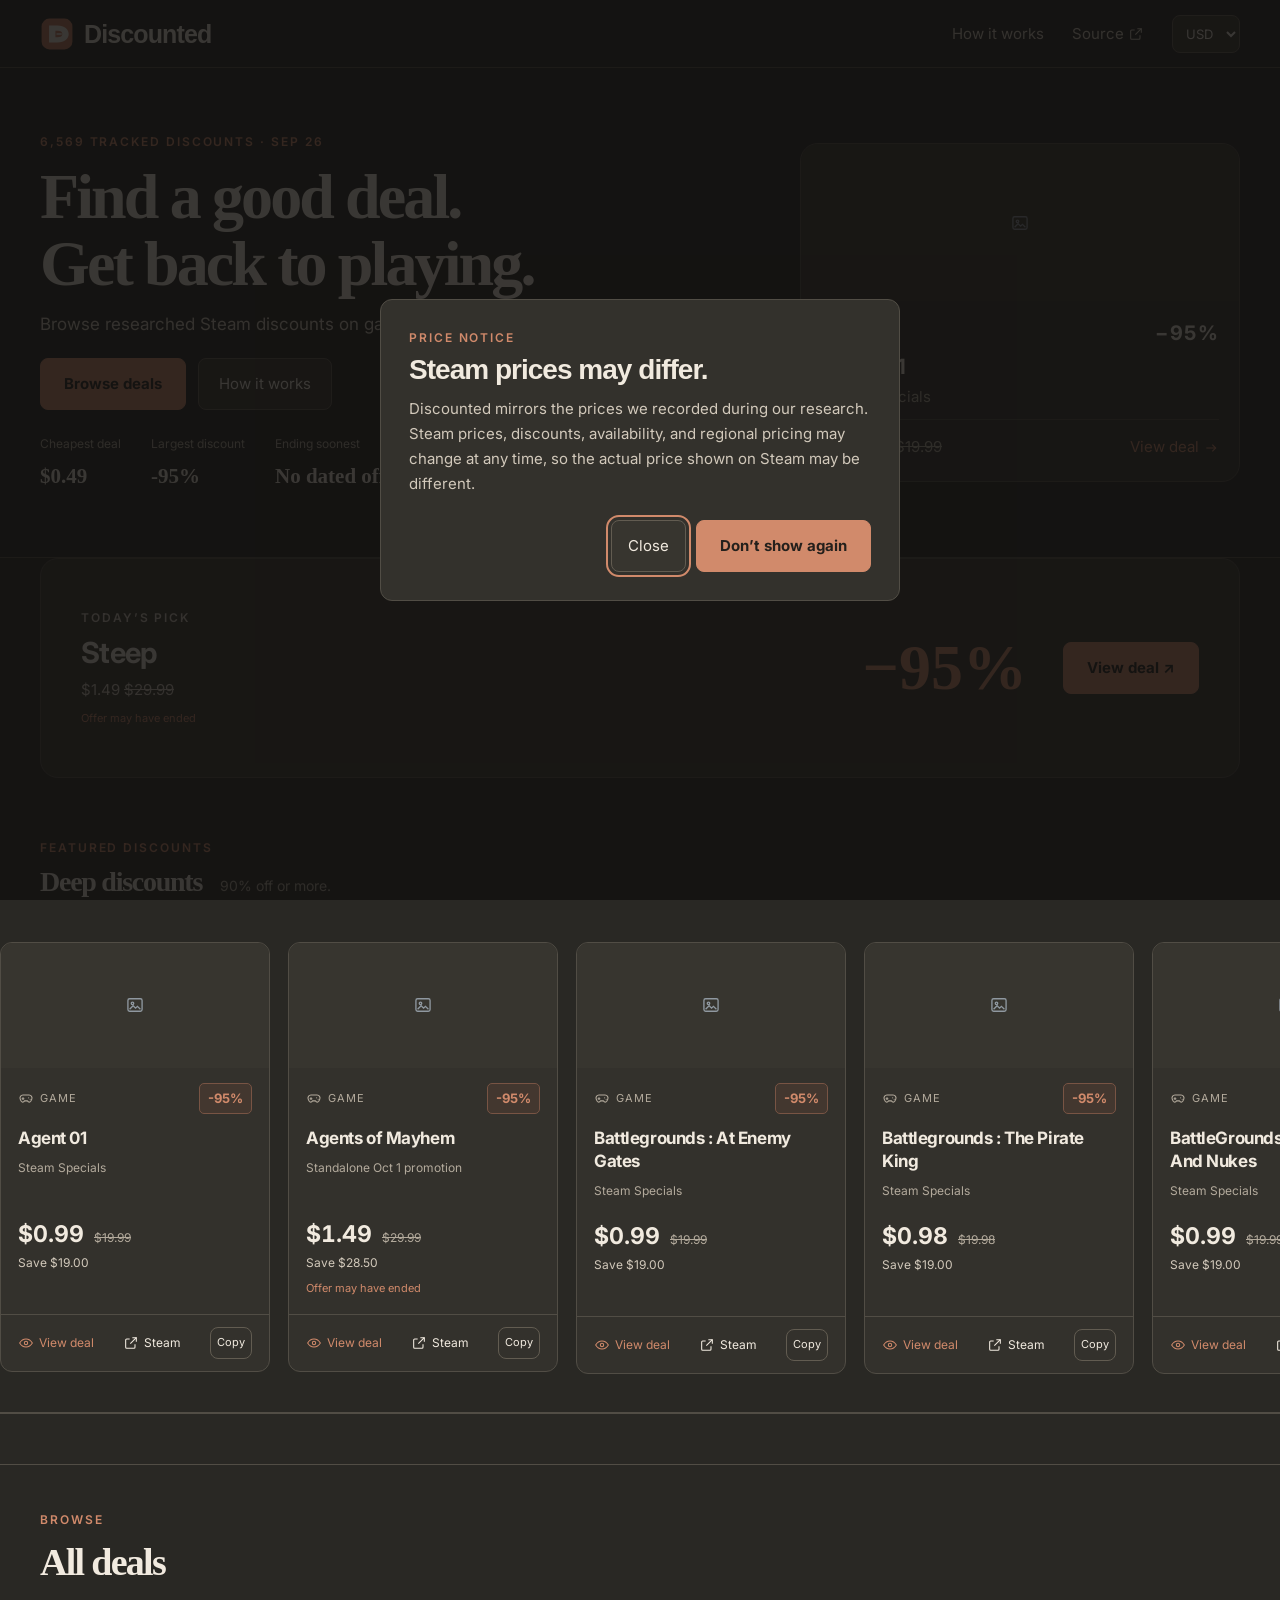
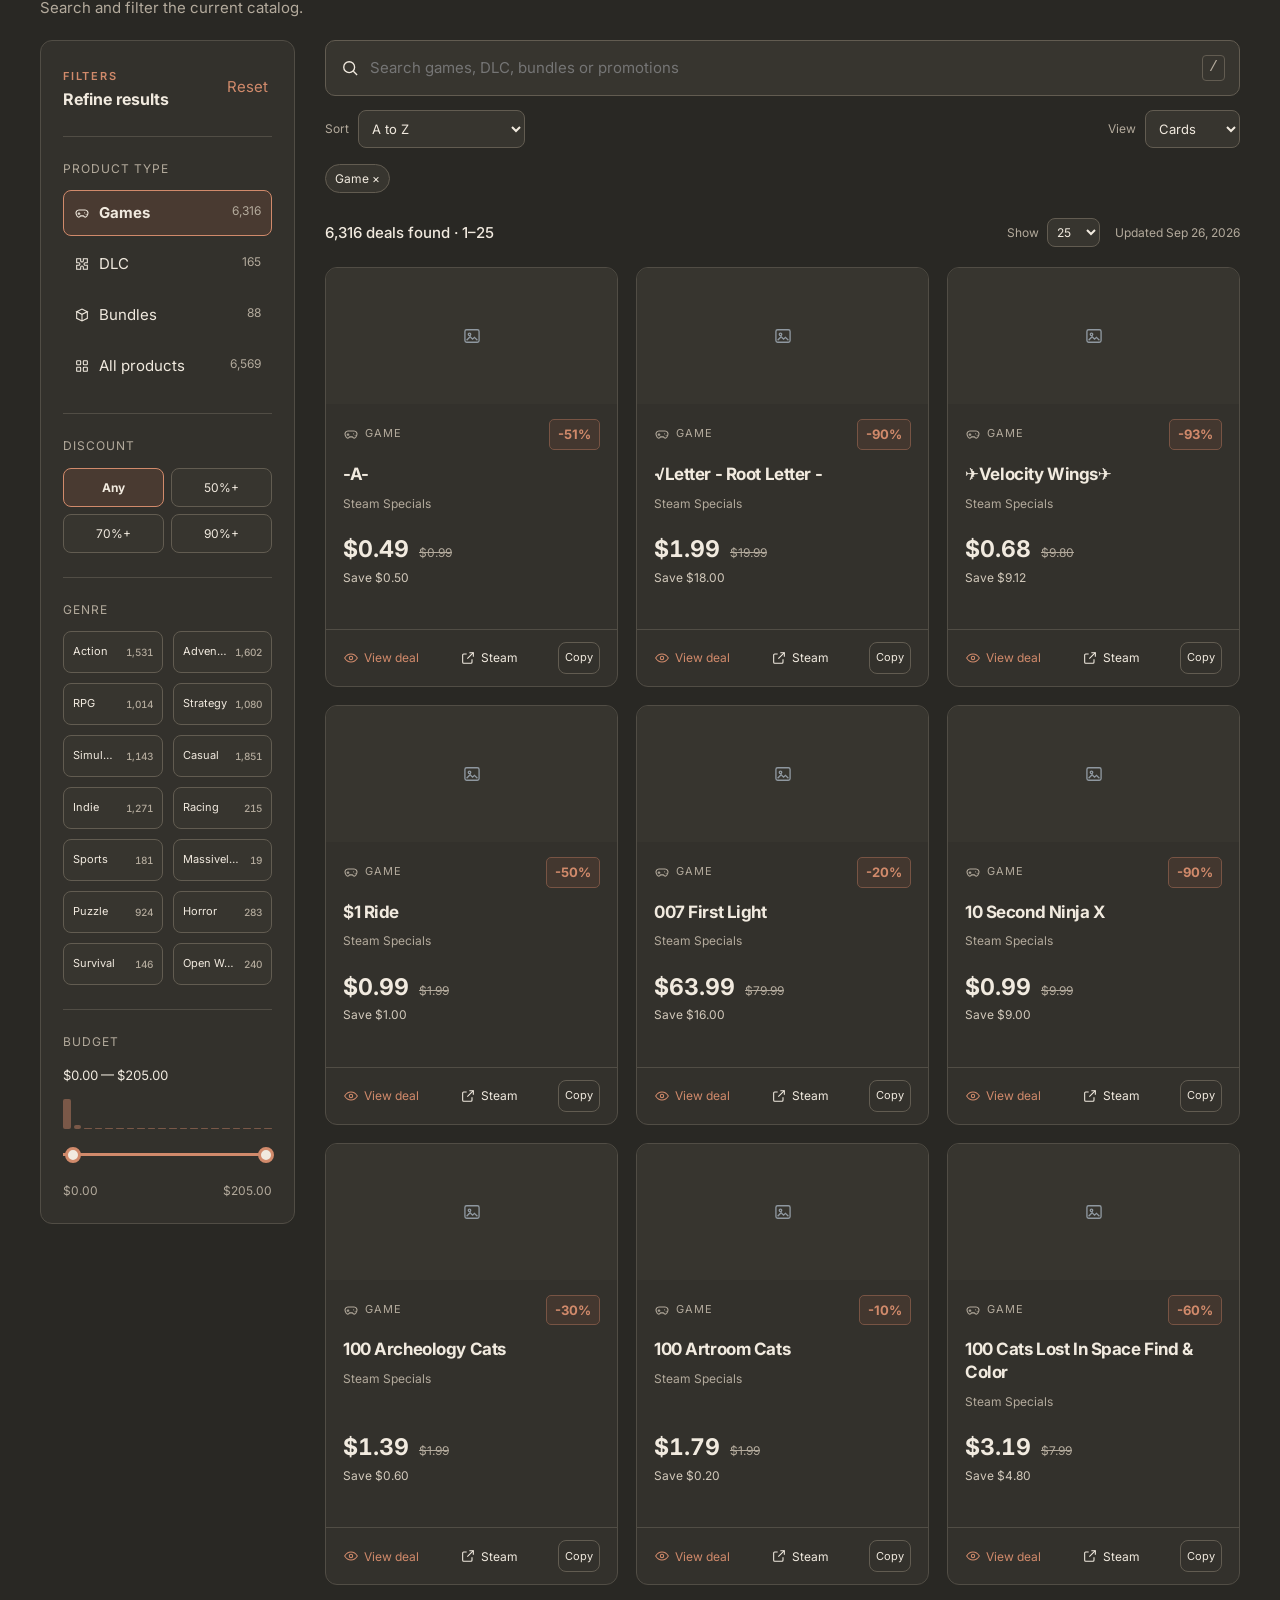
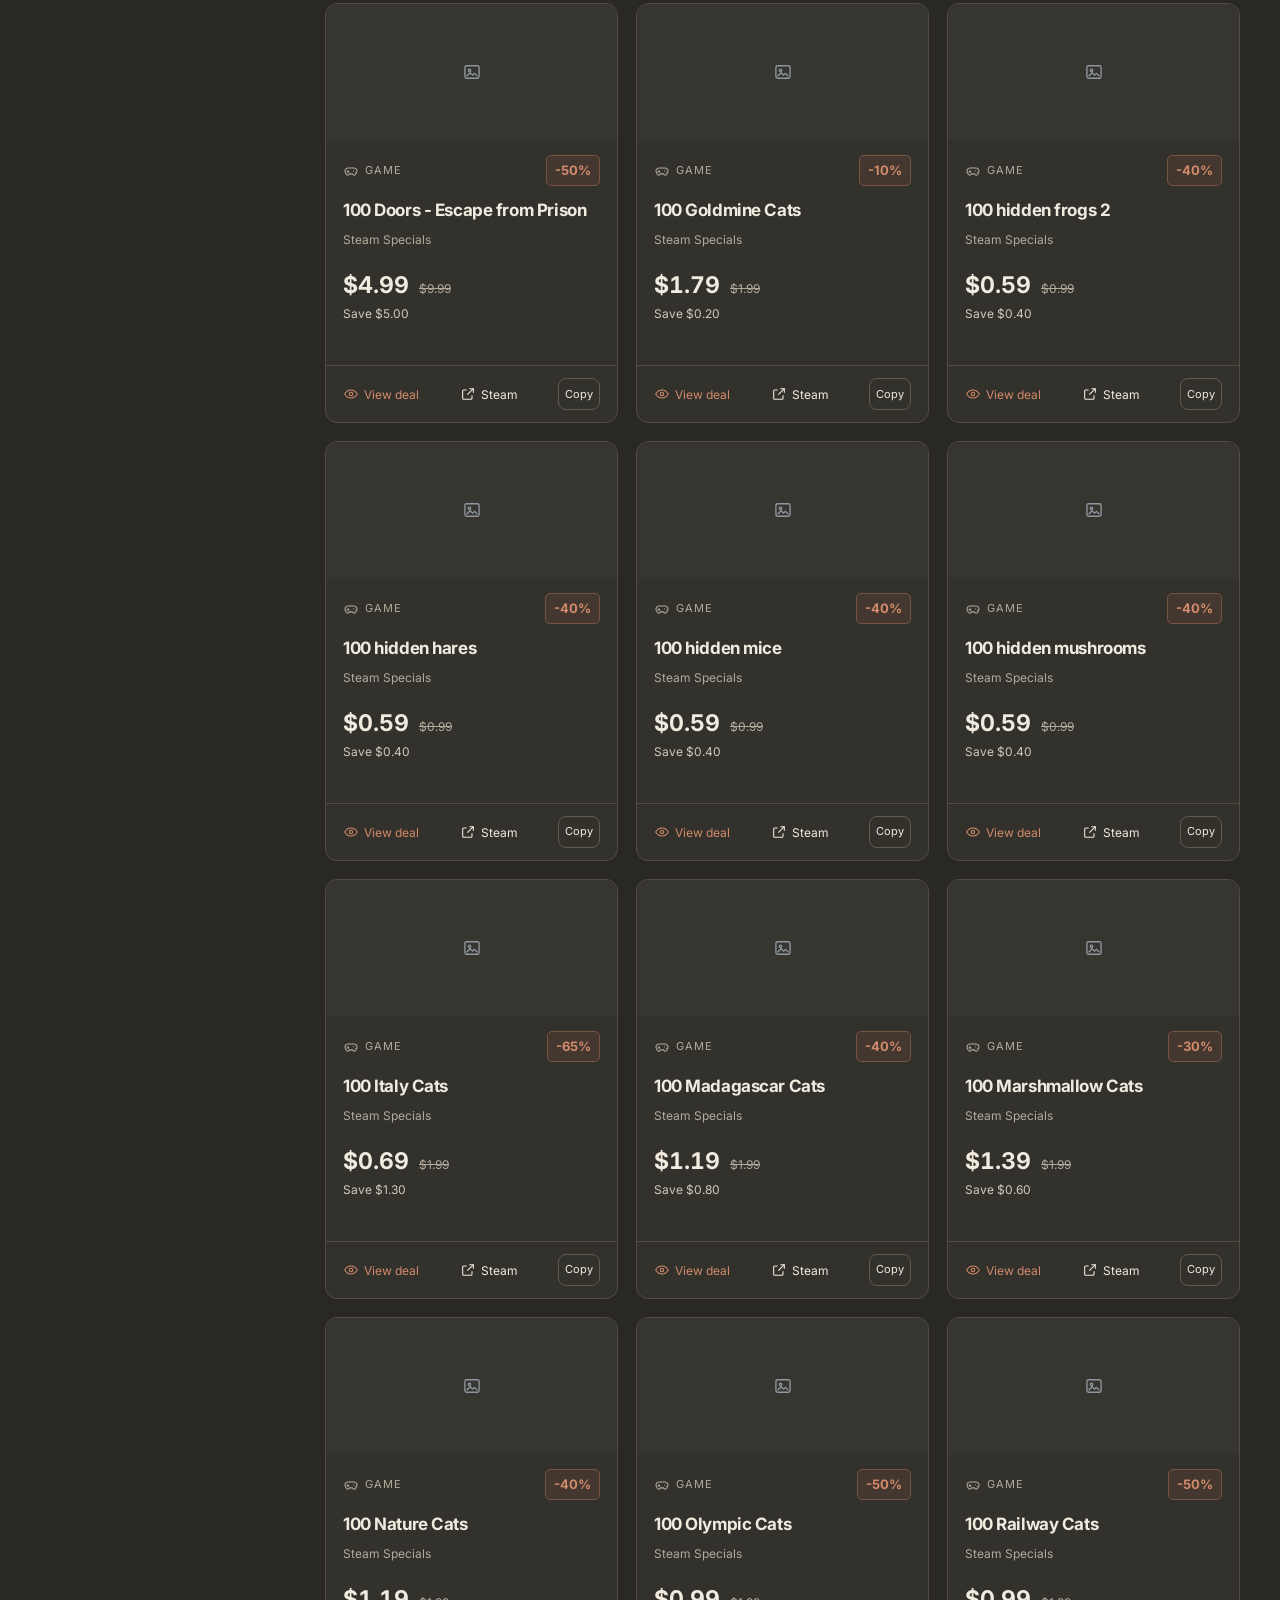
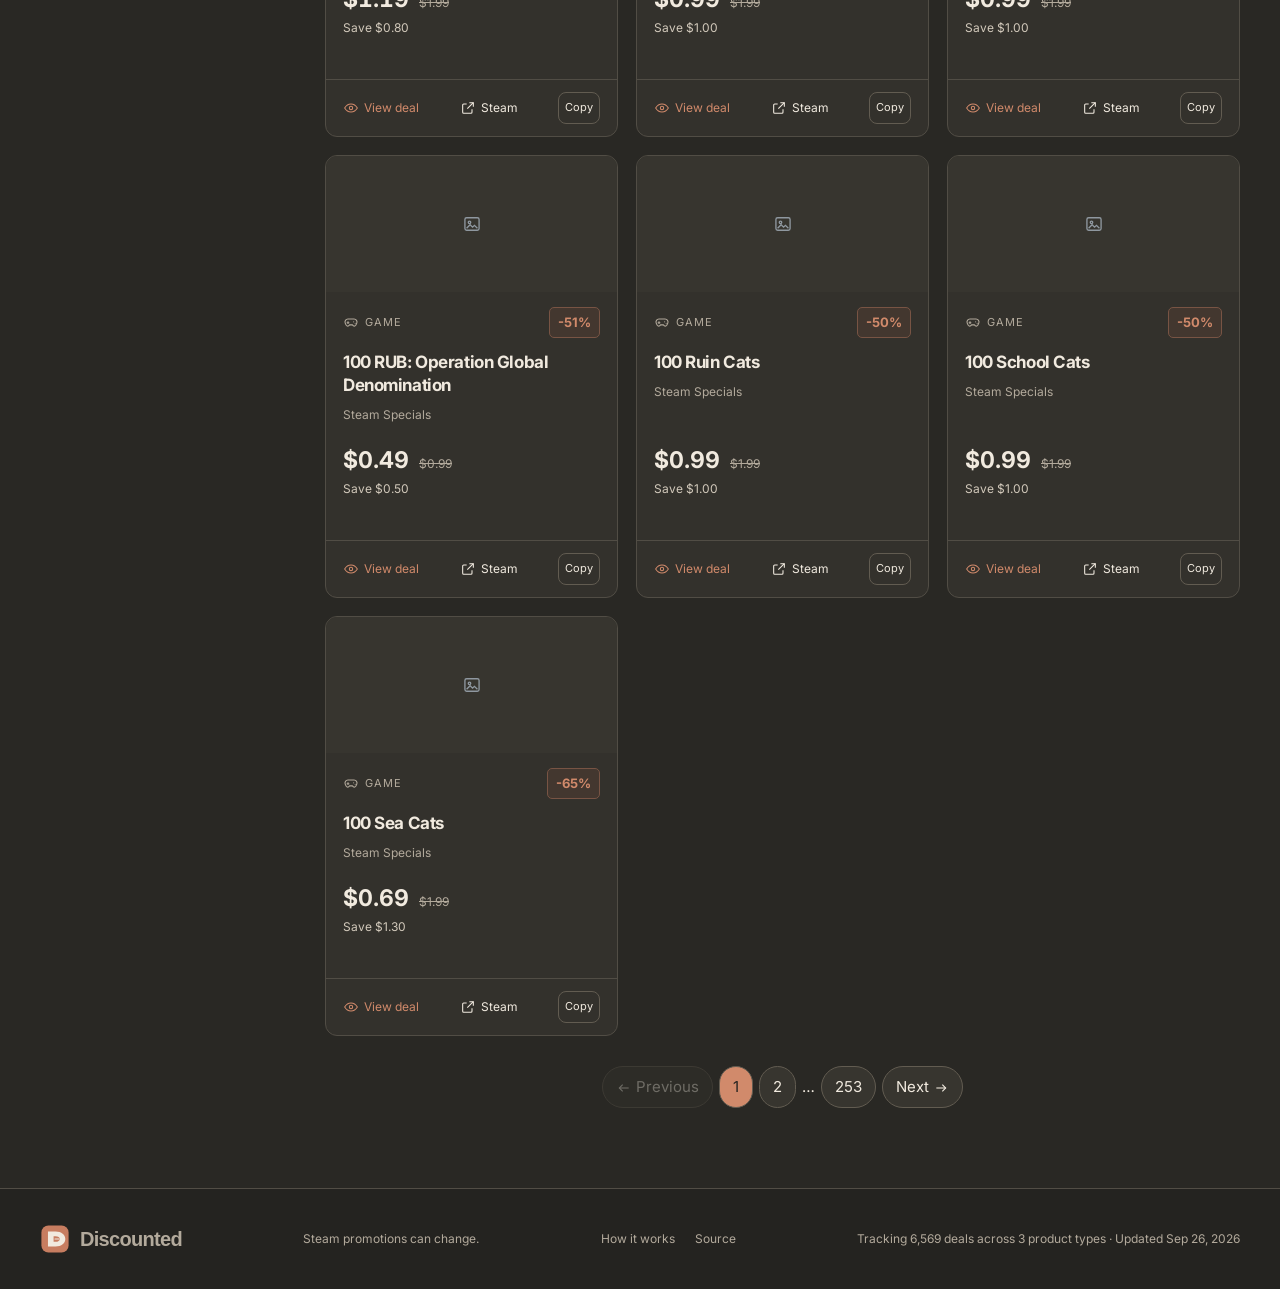
==== commit 66c3c14d: "Redesign Discounted with flat charcoal identity" ====
--- a/index.html
+++ b/index.html
@@ -3,7 +3,7 @@
   <head>
     <meta charset="utf-8" />
     <meta name="viewport" content="width=device-width, initial-scale=1" />
-    <meta name="theme-color" content="#171a21" />
+    <meta name="theme-color" content="#242320" />
     <meta name="color-scheme" content="dark" />
     <title>Discounted — Steam deals without the digging</title>
     <meta
@@ -12,6 +12,7 @@
     />
     <link rel="icon" type="image/svg+xml" href="/assets/discounted.svg" />
     <link rel="stylesheet" href="/styles.css" />
+    <link rel="stylesheet" href="/theme.css" />
     <script>
       if ("scrollRestoration" in history) history.scrollRestoration = "manual";
     </script>
@@ -22,7 +23,7 @@
     />
     <meta
       property="og:description"
-      content="A vault of discounted Steam games, DLC and bundles. Pick your rarity. Find your next obsession."
+      content="Browse researched Steam discounts on games, DLC and bundles."
     />
     <meta
       property="og:image"
@@ -165,15 +166,14 @@
         <div class="wrap">
           <div class="hero-layout">
             <div class="hero-copy reveal">
-              <p class="release" id="heroCount">THE GEM VAULT</p>
-              <h1>Dig less.<br /><span>Play more.</span></h1>
+              <p class="release" id="heroCount">DISCOUNTED</p>
+              <h1>Find a good deal.<br /><span>Get back to playing.</span></h1>
               <p class="lead">
-                Steam deals without the digging.<br />Good games. Deep
-                discounts. All unearthed.
+                Browse researched Steam discounts on games, DLC and bundles.
               </p>
 
               <div class="hero-actions">
-                <a class="primary-action" href="#browse">Open the vault</a>
+                <a class="primary-action" href="#browse">Browse deals</a>
                 <a
                   class="secondary-action"
                   href="/how-it-works.html"
@@ -247,7 +247,7 @@
                 </div>
               </article>
               <div class="total-gems">
-                <span>GEMS UNEARTHED</span
+                <span>DEALS TRACKED</span
                 ><strong id="totalGems">Digging…</strong>
               </div>
             </div>
@@ -264,19 +264,19 @@
         <section class="legendary-section">
           <div class="section-title">
             <div>
-              <p class="eyebrow">THE RAREST FINDS</p>
-              <h2>Legendary shelf<span>90% off. Or better.</span></h2>
+              <p class="eyebrow">FEATURED DISCOUNTS</p>
+              <h2>Deep discounts<span>90% off or more.</span></h2>
             </div>
             <div>
-              <button data-shelf-prev aria-label="Previous gems">←</button
-              ><button data-shelf-next aria-label="Next gems">→</button>
+              <button data-shelf-prev aria-label="Previous deals">←</button
+              ><button data-shelf-next aria-label="Next deals">→</button>
             </div>
           </div>
           <div
             id="legendaryShelf"
             class="shelf"
             tabindex="0"
-            aria-label="Legendary deals"
+            aria-label="Deep discounts"
           ></div>
         </section>
       </div>
@@ -284,9 +284,9 @@
         <div class="wrap">
           <header class="catalog-heading reveal">
             <div>
-              <p class="eyebrow">THE COLLECTION</p>
-              <h2>The vault is open.</h2>
-              <p>Pick your rarity. Find your next obsession.</p>
+              <p class="eyebrow">BROWSE</p>
+              <h2>All deals</h2>
+              <p>Search and filter the current catalog.</p>
             </div>
           </header>
 
@@ -358,13 +358,13 @@
                     Any
                   </button>
                   <button class="quick-chip" type="button" data-filter="50plus">
-                    Rare <small>50%+</small>
+                    50%+
                   </button>
                   <button class="quick-chip" type="button" data-filter="70plus">
-                    Epic <small>70%+</small>
+                    70%+
                   </button>
                   <button class="quick-chip" type="button" data-filter="90plus">
-                    Legendary <small>90%+</small>
+                    90%+
                   </button>
                 </div>
               </section>
@@ -461,7 +461,7 @@
               <div class="results-head reveal">
                 <div>
                   <span class="eyebrow">Results</span>
-                  <h3 id="resultCount">Digging up deals…</h3>
+                  <h3 id="resultCount">Loading deals…</h3>
                 </div>
 
                 <div class="results-actions">
@@ -515,8 +515,8 @@
                     d="m55 67 20-48m-8-3 16 7-7 13-14-6zM46 61l17 7-10 12-15-6z"
                   />
                 </svg>
-                <strong>Nothing buried here.</strong>
-                <p>Loosen a filter? Your next gem could be close.</p>
+                <strong>No matching deals.</strong>
+                <p>Try another search or reset your filters.</p>
                 <button id="emptyReset" class="secondary-button" type="button">
                   Reset filters
                 </button>
@@ -529,7 +529,7 @@
                   height="64"
                   alt=""
                 />
-                <strong>The vault jammed.</strong>
+                <strong>Deals are unavailable.</strong>
                 <p>Try again.</p>
                 <button onclick="location.reload()">Retry</button>
               </section>
--- a/styles.css
+++ b/styles.css
@@ -2086,6 +2086,15 @@
 .hero h1 { font-size: clamp(44px, 5vw, 76px); margin: 12px 0; }
 .hero-actions { margin: 20px 0; }
 .hero .snapshot-row { margin-top: 24px; }
+.showcase { width: min(440px, 100%); justify-self: end; margin: 0; }
+.showcase #fanCards, .showcase .total-gems { display: none; }
+.showcase .featured-card { width: 100%; margin: 0; transform: none; }
+.showcase .featured-card::before, .showcase .featured-card::after { display: none; }
+.featured-media { aspect-ratio: 460 / 165; }
+.featured-body { padding: 16px 20px; }
+.featured-body h2 { font-size: 21px; margin: 6px 0; }
+.featured-bottom { margin-top: 10px; padding-top: 10px; }
+.preview-pricing strong { font-size: 22px; }
 .catalog-heading, .results-head { margin-bottom: 20px; }
 .masthead, .page-brandline, .filter-panel, .product-buybox, .price-notice-card {
   border-color: var(--line-strong);
@@ -2146,6 +2155,7 @@
 button, a, input, select { -webkit-tap-highlight-color: transparent; }
 @media (max-width: 760px) {
   .hero-layout { padding-block: 32px 44px; }
+  .showcase { justify-self: stretch; width: 100%; }
   .legendary-section .section-title { width: calc(100% - 32px); }
   .genre-filters { grid-template-columns: repeat(2, minmax(0,1fr)); }
   .price-notice-card { padding: 22px; }
--- a/theme.css
+++ b/theme.css
@@ -0,0 +1,144 @@
+/* Discounted: flat charcoal and cream storefront. */
+:root {
+  --void: #242320;
+  --bg: #292824;
+  --bg-raised: #33312c;
+  --surface: #37352f;
+  --surface-2: #413e37;
+  --text: #f1eadf;
+  --text-soft: #d2c9bb;
+  --muted: #b3aa9c;
+  --accent: #d18a6b;
+  --common: #d18a6b;
+  --rare: #d18a6b;
+  --epic: #d18a6b;
+  --legendary: #d18a6b;
+  --mythic: #d18a6b;
+  --line: #514d45;
+  --line-strong: #625c51;
+  --edge: #625c51;
+  --e1: none;
+  --e2: none;
+  --e3: none;
+  --e4: none;
+  color-scheme: dark;
+}
+html { scroll-behavior: smooth; }
+body, .catalog-section { background: var(--bg); color: var(--text); }
+body::before, .hero::before, .world-grid, .grain, .dust,
+.featured-card::before, .featured-card::after, .product-card::after,
+.store-button::after { display: none !important; }
+* { text-shadow: none !important; }
+button, a, input, select { transition-duration: 160ms; }
+button:hover, a.primary-action:hover { filter: none; }
+:focus-visible { outline: 2px solid var(--accent); outline-offset: 3px; box-shadow: none; }
+h1, h2, h3, .brand { letter-spacing: -.035em; }
+.brand-logo, .brand:hover .brand-logo { filter: none !important; }
+.masthead, .page-brandline {
+  background: var(--void);
+  border-color: var(--line);
+  -webkit-backdrop-filter: none;
+  backdrop-filter: none;
+}
+.masthead.scrolled { background: var(--void); }
+.masthead::after { display: none; }
+.masthead select, select, input, .input-shell { background: var(--surface); color: var(--text); border-color: var(--line-strong); }
+.input-shell:focus-within { box-shadow: none; border-color: var(--accent); }
+.hero { background: var(--void); border-bottom: 1px solid var(--line); }
+.hero h1 span, .release, .eyebrow, .panel-kicker { color: var(--accent); }
+.hero h1 { font-size: clamp(42px, 5vw, 72px); }
+.release::before { display: none; }
+.primary-action, .store-button, .mobile-filters {
+  background: var(--accent); border-color: var(--accent); color: #24201c;
+  box-shadow: none;
+}
+.primary-action:hover, .store-button:hover, .mobile-filters:hover { background: #dda084; }
+.secondary-action, .secondary-button, button, .quick-chip, .genre-chip {
+  background: var(--surface); border-color: var(--line-strong); color: var(--text);
+  box-shadow: none;
+}
+.showcase, .showcase .featured-card { perspective: none; transform: none !important; }
+.featured-card, .daily-gem, .product-card, .recommend-card,
+.filter-panel, .product-buybox, .price-notice-card, .price-notice-dialog > div {
+  background: var(--bg-raised);
+  border: 1px solid var(--line);
+  box-shadow: none !important;
+  -webkit-backdrop-filter: none;
+  backdrop-filter: none;
+  transform-style: flat;
+}
+.featured-card:hover, .product-card:hover, .recommend-card:hover { border-color: var(--line-strong); box-shadow: none; }
+.featured-media, .card-media, .recommend-media, .product-hero-media { background: var(--surface); }
+.featured-card .featured-body, .featured-card .preview-meta b,
+.product-card .card-body, .product-card .discount-badge { transform: none !important; }
+.featured-body, .card-body { background: transparent; }
+.preview-meta b, .daily-cut, .price-now, .detail-prices strong { color: var(--text); }
+.daily-gem { background: var(--surface); }
+.daily-gem::before, .daily-gem::after { display: none; }
+.daily-gem .daily-cut { color: var(--accent); }
+.legendary-section .section-title h2 span { color: var(--muted); }
+.shelf { border-bottom-color: var(--line); }
+.shelf-track > .product-card { transform: none !important; }
+.product-card, .featured-card { border-top-color: var(--line) !important; }
+.product-card[data-rarity], .featured-card[data-rarity], .daily-gem[data-rarity],
+.product-hero[data-rarity], .product-hero-media[data-rarity] {
+  --rarity: var(--accent) !important;
+  animation: none !important;
+}
+.discount-badge, .compact-discount, .detail-discount {
+  color: var(--accent);
+  background: #43372f;
+  border: 1px solid #785444;
+  box-shadow: none;
+  transform: none !important;
+}
+.discount-badge:hover { transform: none !important; }
+.type-badge, .product-kicker, .countdown { color: var(--muted); }
+.saving-line { color: var(--text-soft); }
+.card-action, .featured-bottom { border-color: var(--line); }
+.card-action a:first-child, .featured-link { color: var(--accent); }
+.genre-chip.active, .genre-chip[aria-pressed="true"],
+.quick-chip.active, .quick-chip[aria-pressed="true"], .type-tab.active {
+  background: #493a31;
+  color: var(--text);
+  border-color: var(--accent);
+  box-shadow: none;
+  font-weight: 700;
+}
+.genre-chip.active b, .genre-chip[aria-pressed="true"] b { color: var(--text); }
+.type-tabs::before { display: none; }
+.range-fill, #histogram i { background: var(--accent); box-shadow: none; }
+#histogram i { opacity: .45; }
+.filter-panel, .price-notice-card, .product-buybox { border-radius: 12px; }
+.filter-panel.open { background: var(--bg-raised); }
+.results-head, .catalog-heading { color: var(--text); }
+.active-filters button, .pagination button { box-shadow: none; }
+.pagination .active { background: var(--accent); color: var(--void); }
+.price-notice-backdrop { background: rgba(18,17,15,.82); -webkit-backdrop-filter: none; backdrop-filter: none; }
+.price-notice-card p:not(.eyebrow), .empty-state p { color: var(--text-soft); }
+.site-footer { background: var(--void); border-color: var(--line); color: var(--muted); }
+.toast { background: var(--surface); border-color: var(--line); box-shadow: none; -webkit-backdrop-filter: none; backdrop-filter: none; }
+.product-backdrop { display: none; }
+.product-hero-media, .product-buybox, .recommend-card { box-shadow: none !important; }
+.price-breakdown { background: var(--surface-2); }
+.price-breakdown i { background: var(--accent); }
+.not-found .error-number { color: var(--accent); }
+@view-transition { navigation: auto; }
+::view-transition-old(root), ::view-transition-new(root) { animation: none; }
+@media (prefers-reduced-motion: reduce) {
+  .shelf-track { animation: none; }
+}
+/* Quiet typography and feedback across all routes. */
+.hero h1, .catalog-heading h2, .section-title h2, .story > h1,
+.not-found h1, .product-hero-info h1 { font-family: Georgia, 'Times New Roman', serif; font-weight: 600; letter-spacing: -.045em; }
+.product-title, .featured-body h2, .daily-gem h2 { font-family: Inter, system-ui, sans-serif; letter-spacing: -.025em; }
+.hero h1 span { color: var(--text); }
+.hero h1 { line-height: 1.05; }
+.skeleton { background: var(--surface); animation: none; }
+.skeleton::after { content: 'Loading deals…'; }
+mark { background: #664738; color: var(--text); }
+dialog::backdrop { background: rgba(18,17,15,.82); backdrop-filter: none; }
+.range-wrap input::-webkit-slider-thumb, .range-wrap input::-moz-range-thumb { background: var(--accent); border-color: var(--void); }
+.card-media img, .featured-media img, .product-hero-media img { filter: none; }
+.product-hero-media { border-color: var(--line) !important; }
+.trust, .product-sub { color: var(--text-soft); }
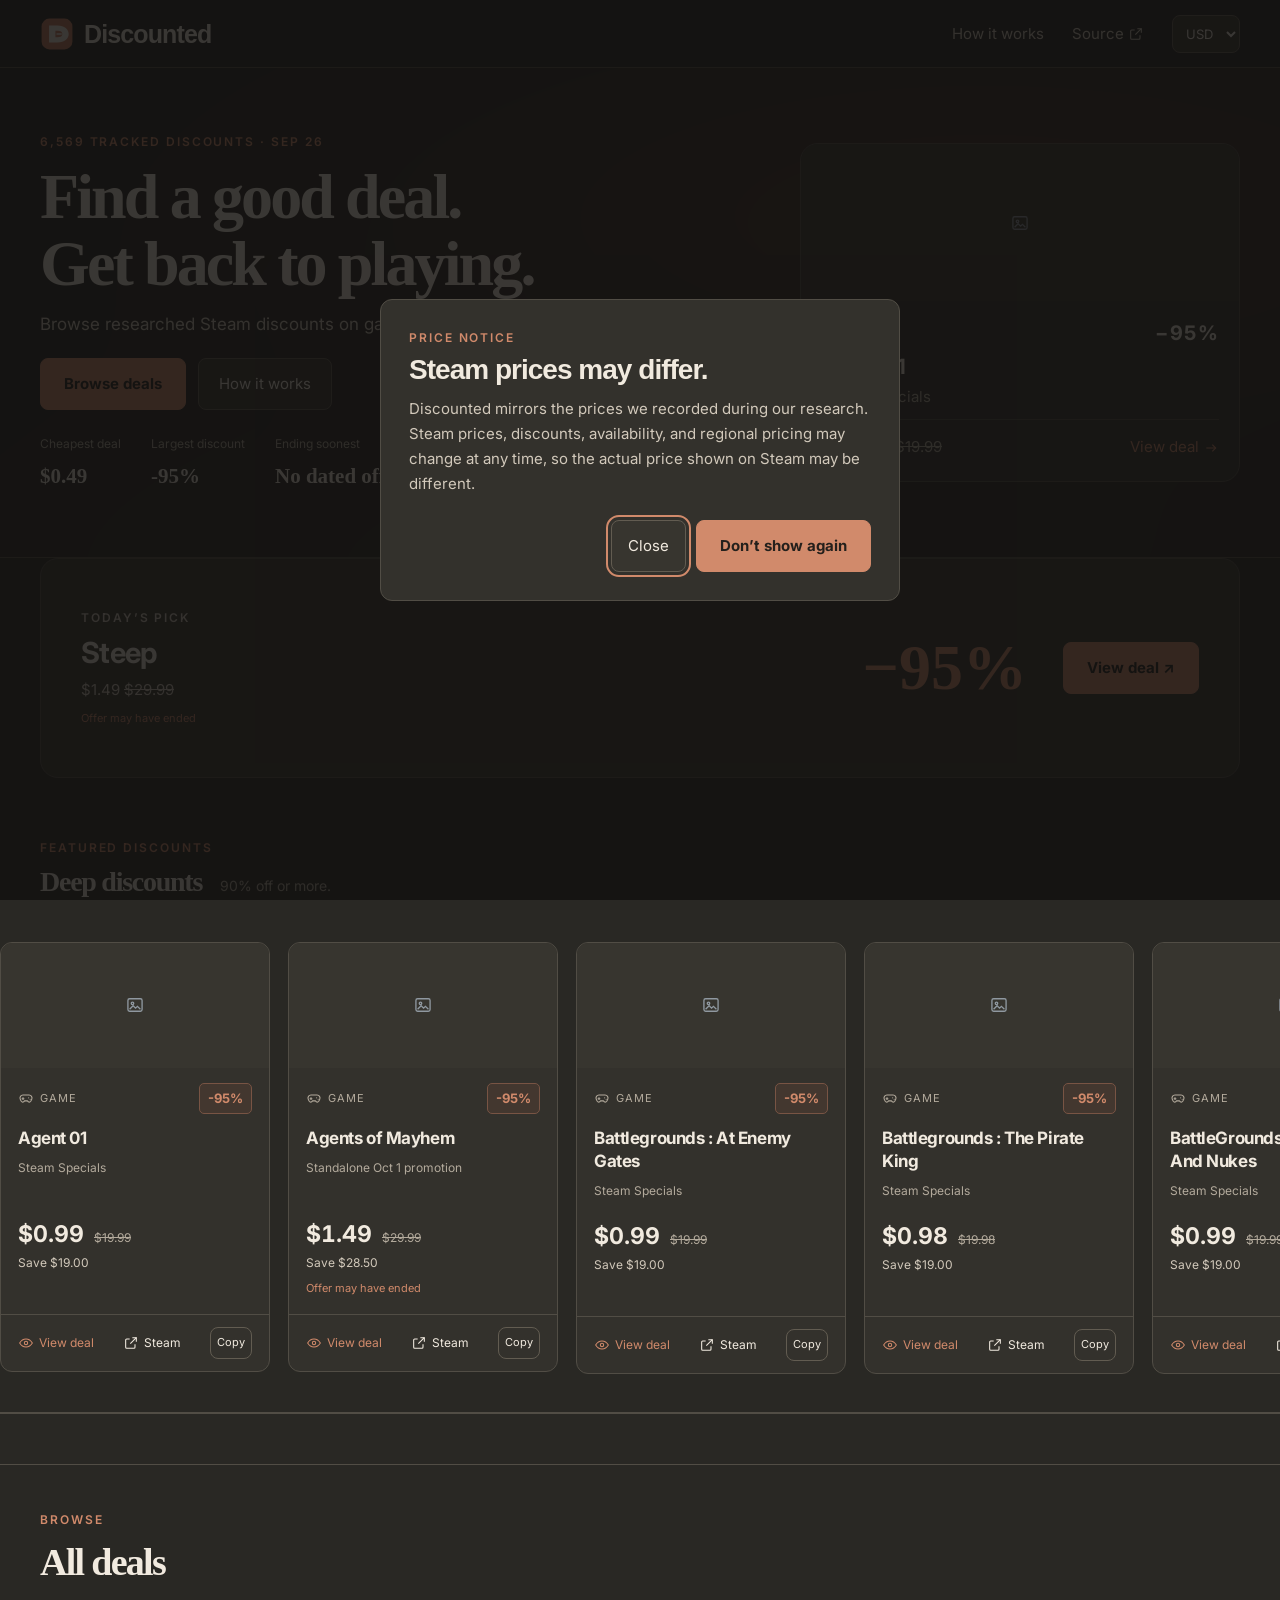
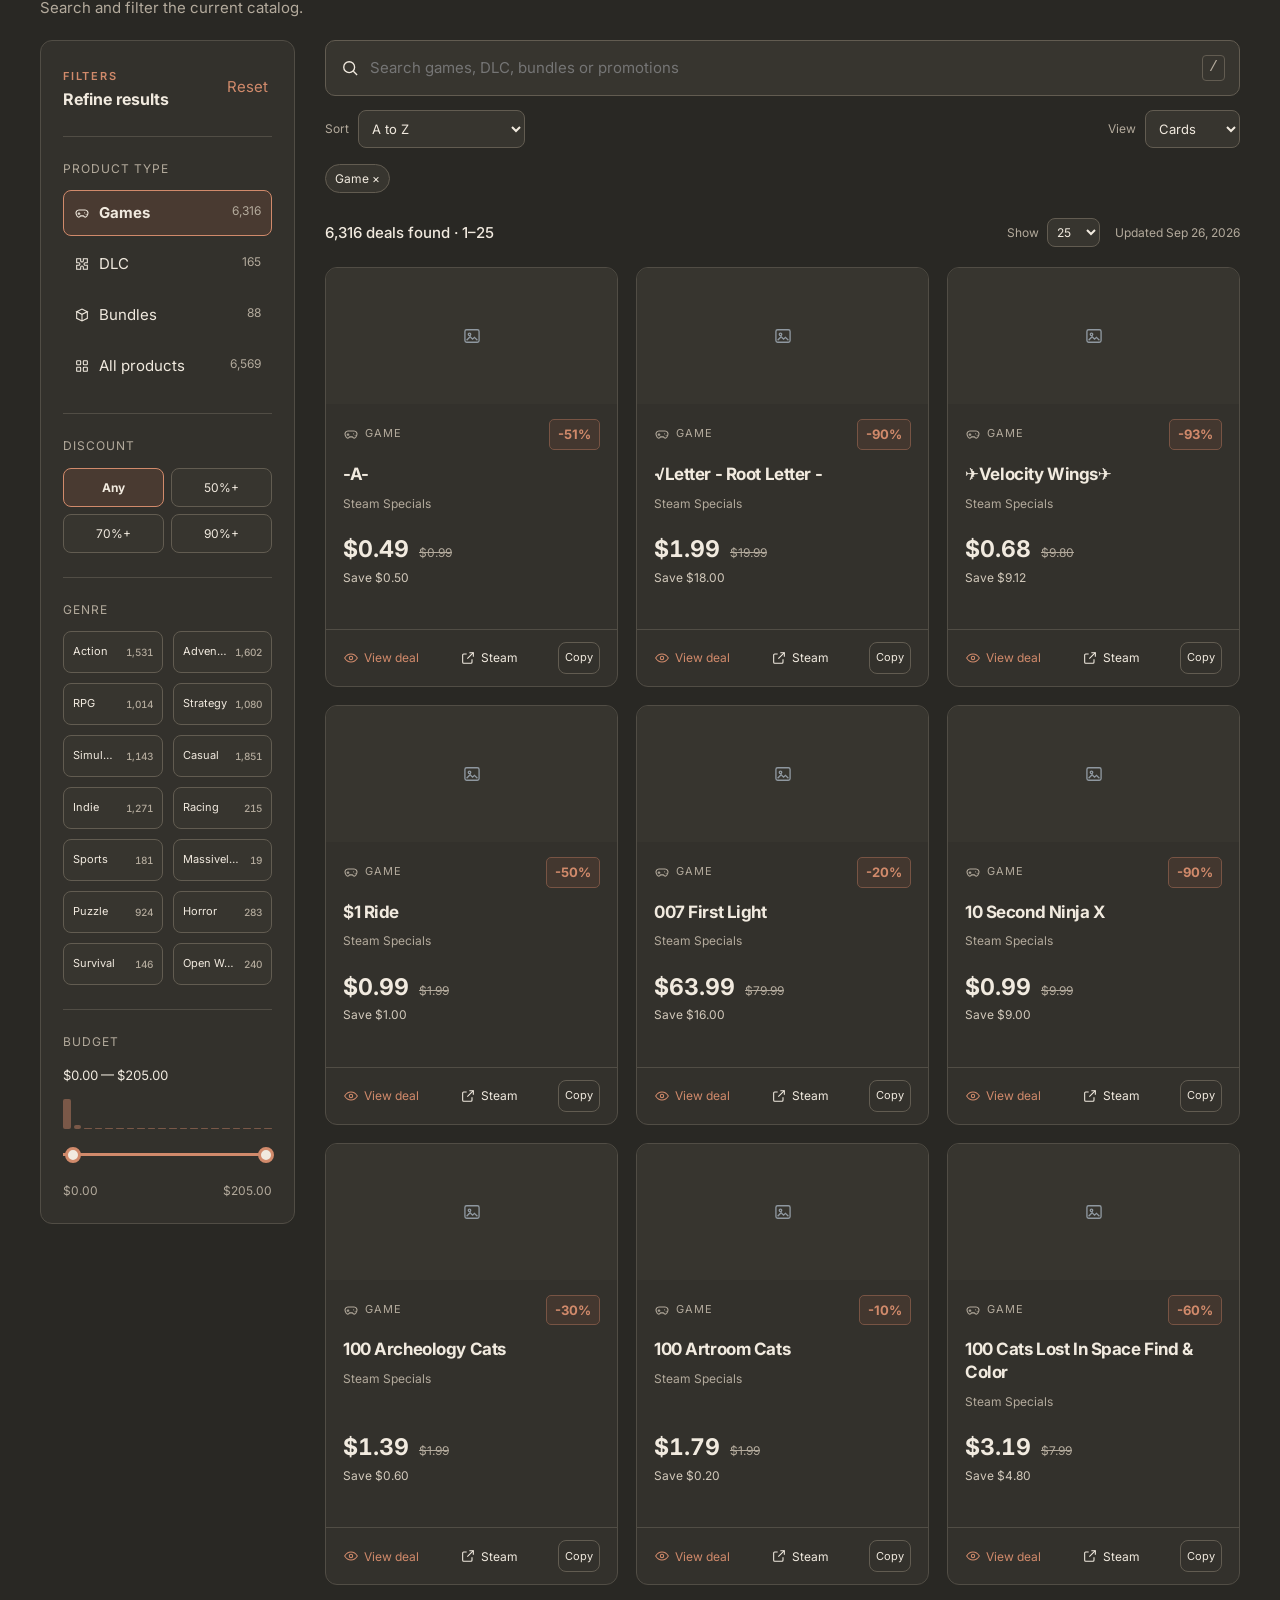
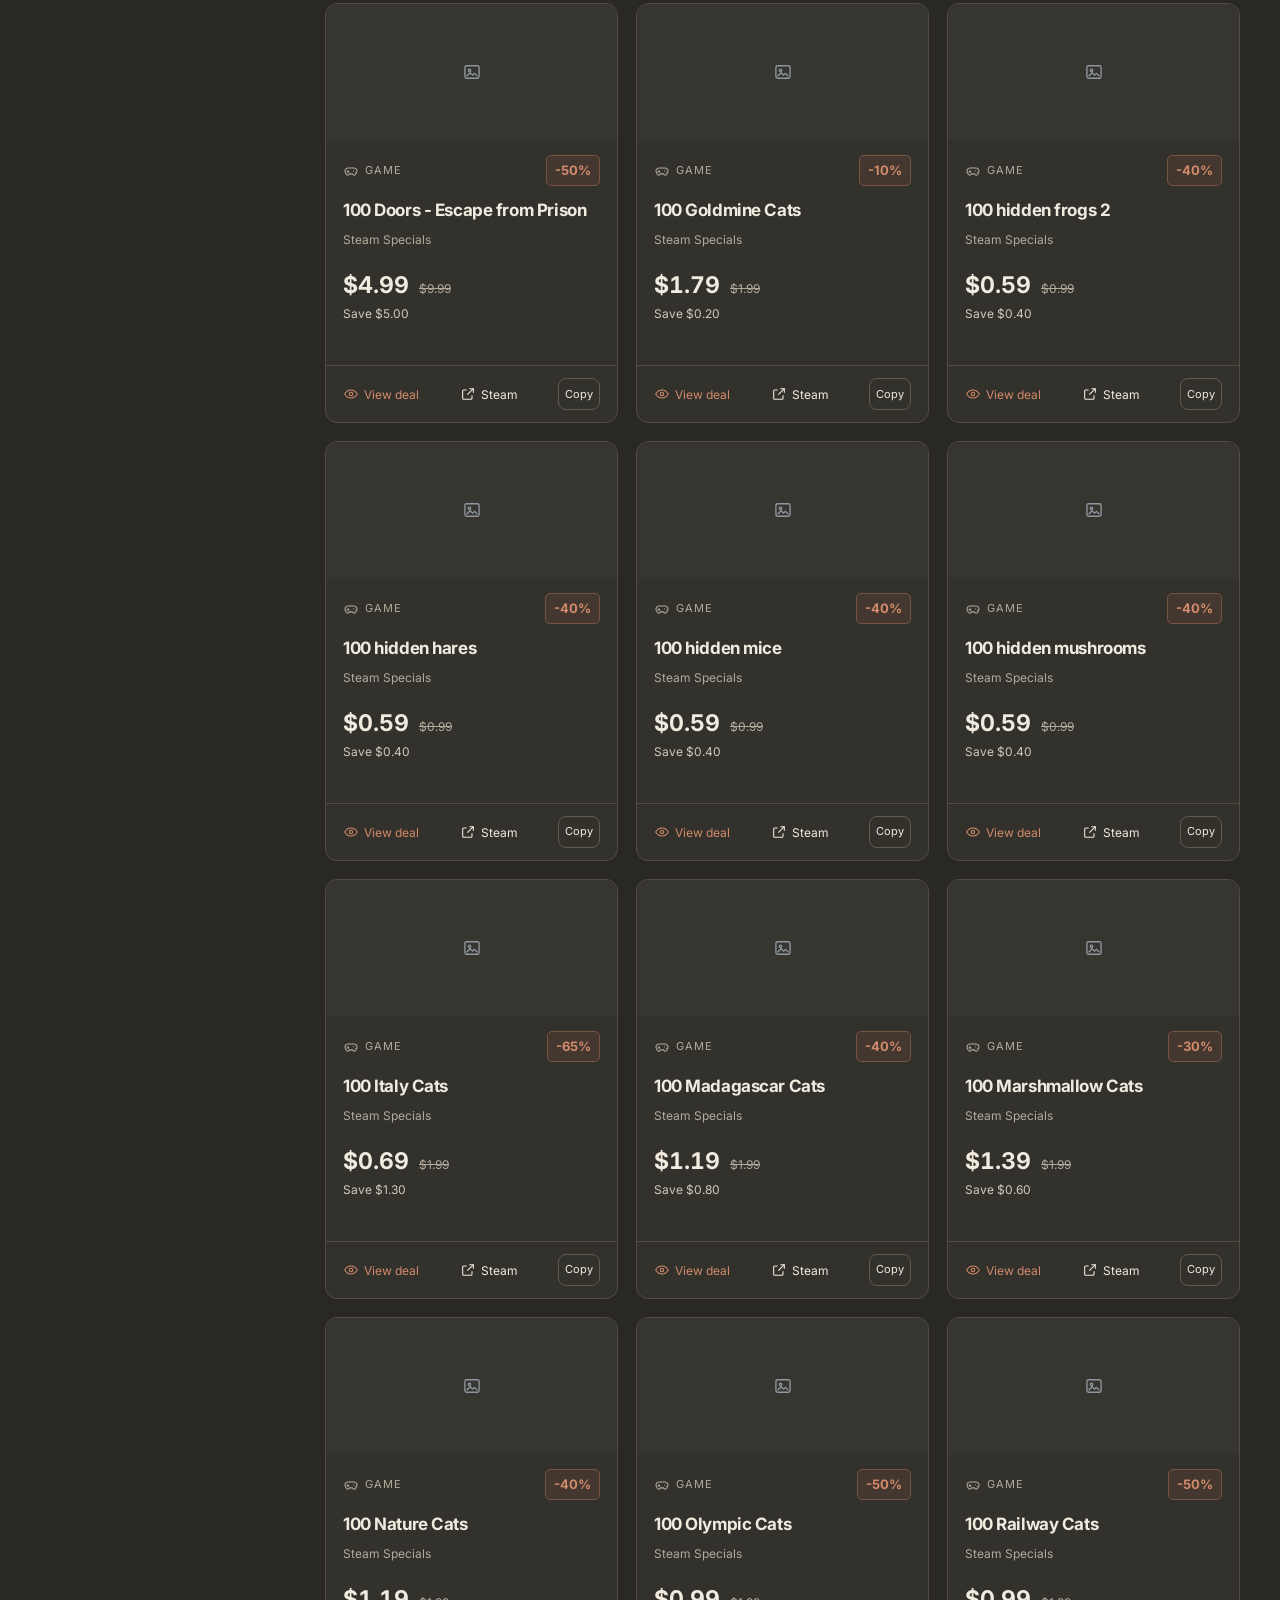
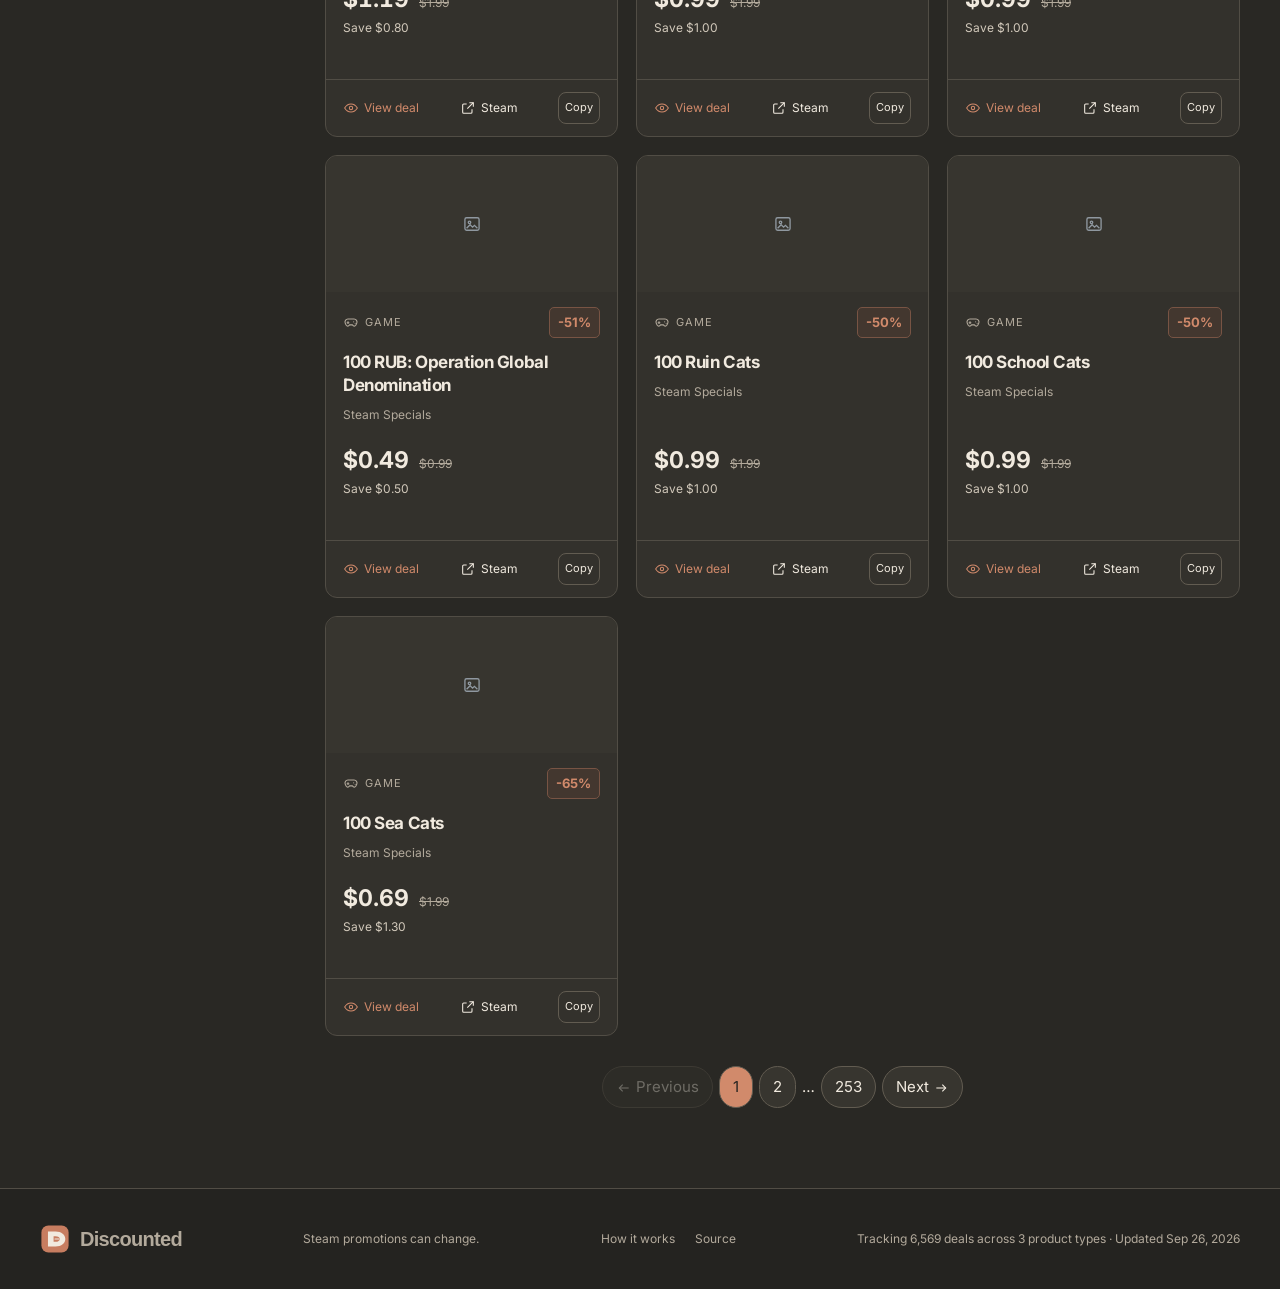
==== commit 294b6733: "Add restrained shader gradient to storefront hero" ====
--- a/index.html
+++ b/index.html
@@ -163,6 +163,7 @@
 
     <main id="main-content">
       <section class="hero">
+        <canvas id="heroGradient" aria-hidden="true"></canvas>
         <div class="wrap">
           <div class="hero-layout">
             <div class="hero-copy reveal">
@@ -612,6 +613,7 @@
       </div>
     </div>
 
+    <script src="/shader-gradient.js" defer></script>
     <script src="/vault.js" defer></script>
     <script src="/script.js" defer></script>
   </body>
--- a/theme.css
+++ b/theme.css
@@ -142,3 +142,9 @@
 .card-media img, .featured-media img, .product-hero-media img { filter: none; }
 .product-hero-media { border-color: var(--line) !important; }
 .trust, .product-sub { color: var(--text-soft); }
+
+/* A quiet moving pigment field behind the hero only. */
+.hero { isolation: isolate; background: #242320; }
+#heroGradient { position: absolute; inset: 0; width: 100%; height: 100%; pointer-events: none; z-index: 0; opacity: .84; background: linear-gradient(115deg, #242320 30%, #302823 74%, #34302a); }
+.hero > .wrap { position: relative; z-index: 1; }
+@media (prefers-reduced-motion: reduce) { #heroGradient { opacity: .68; } }
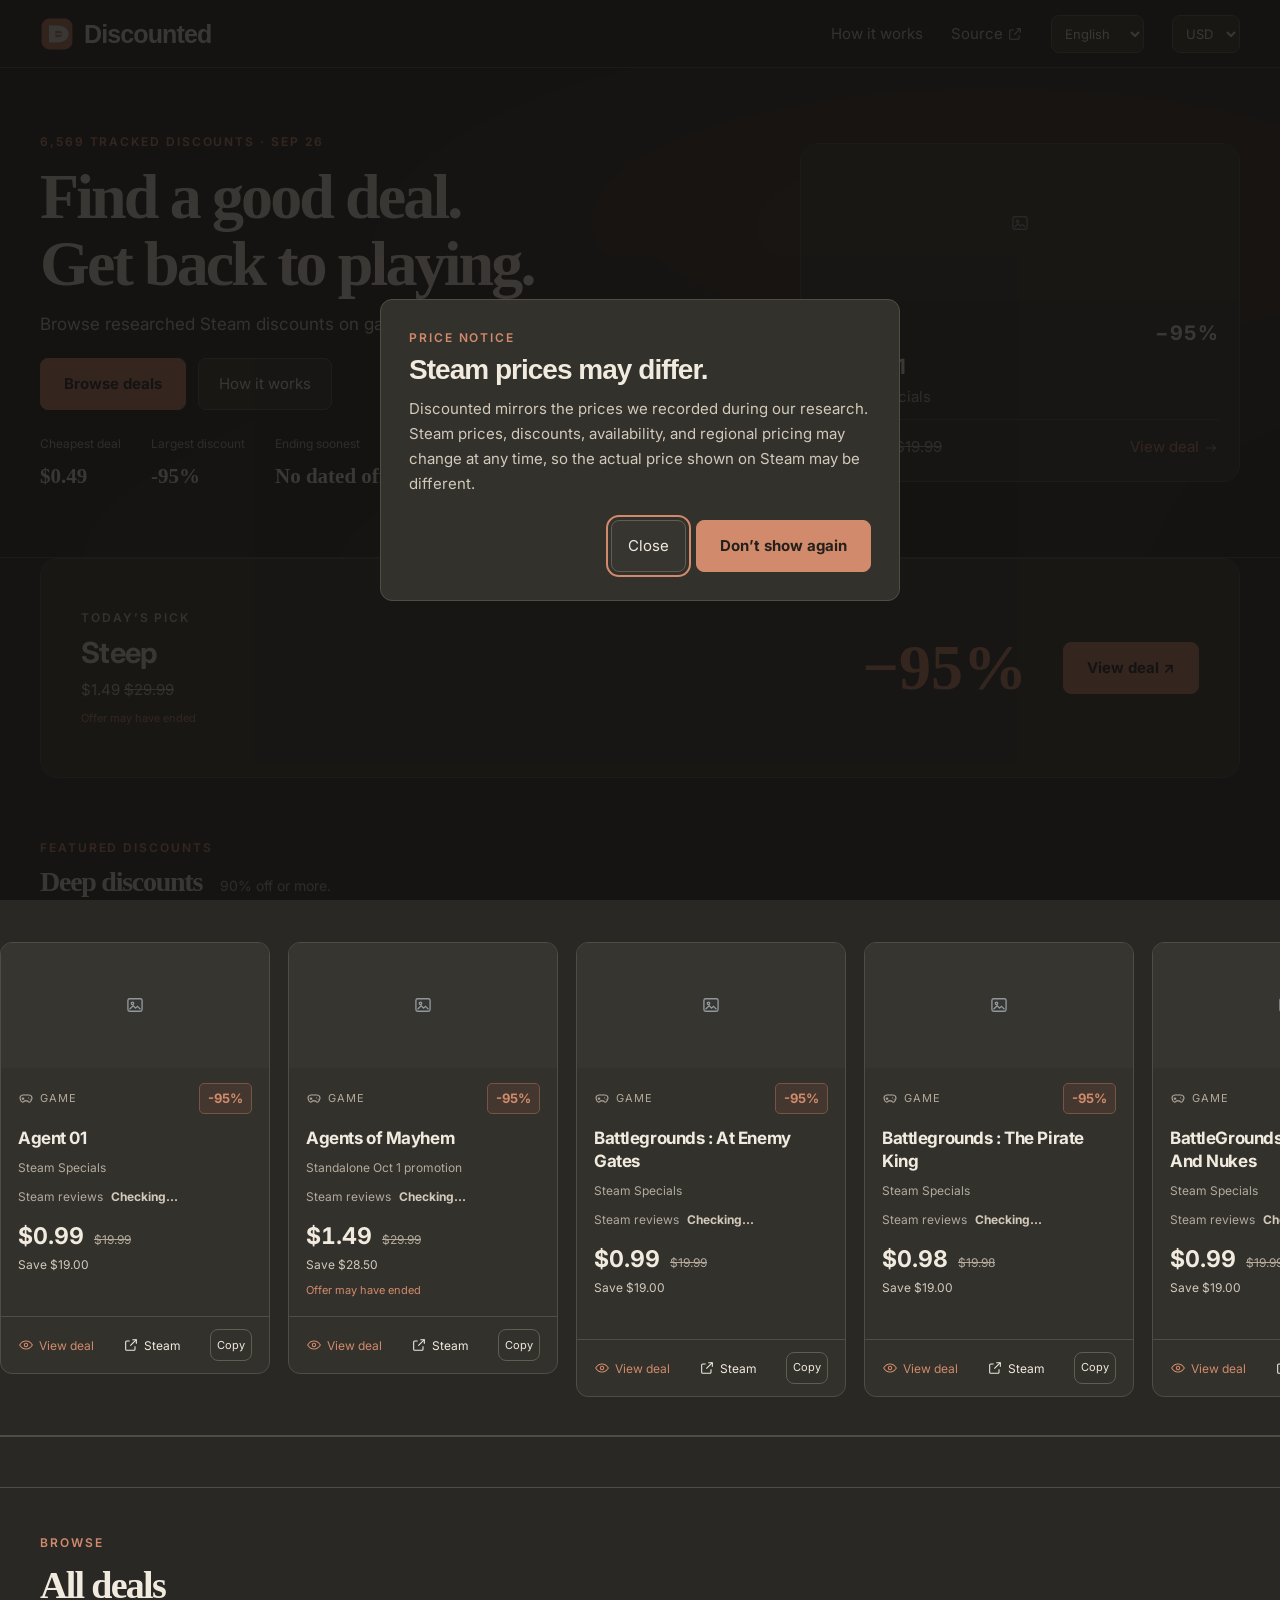
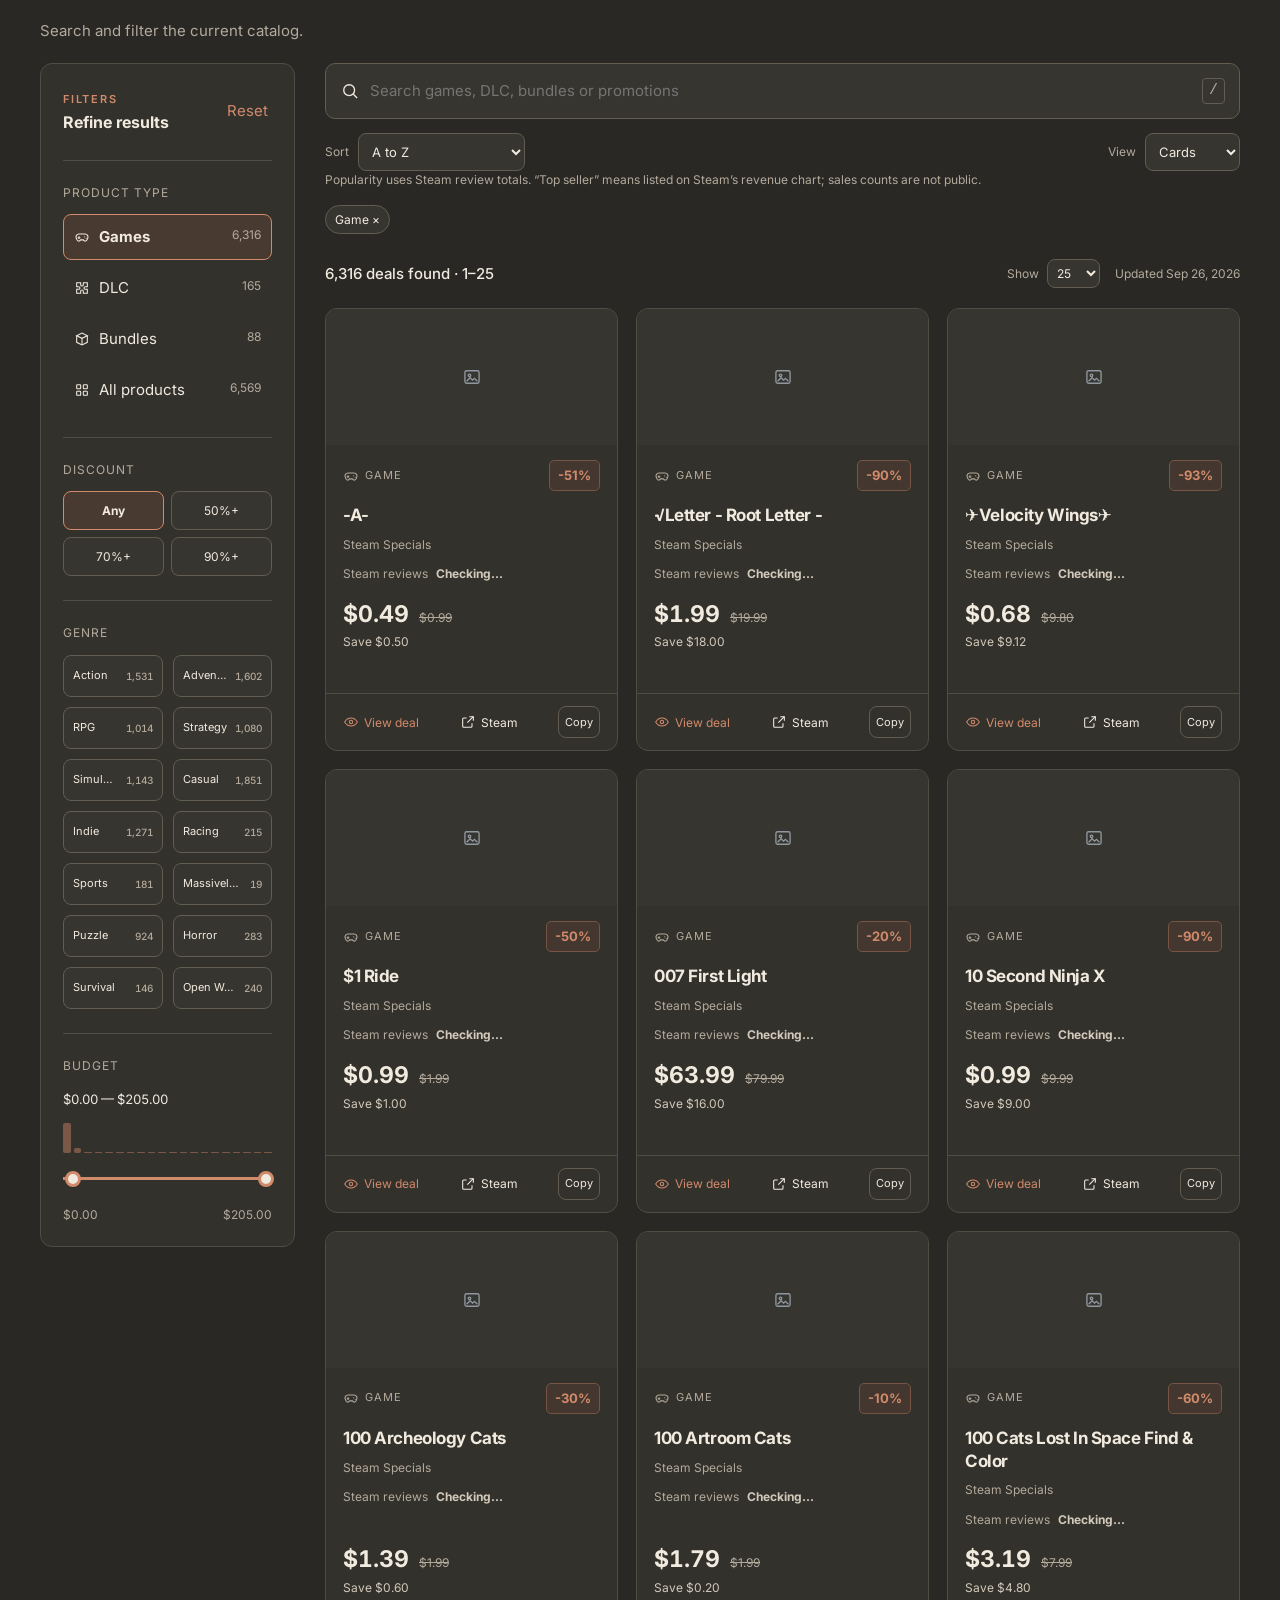
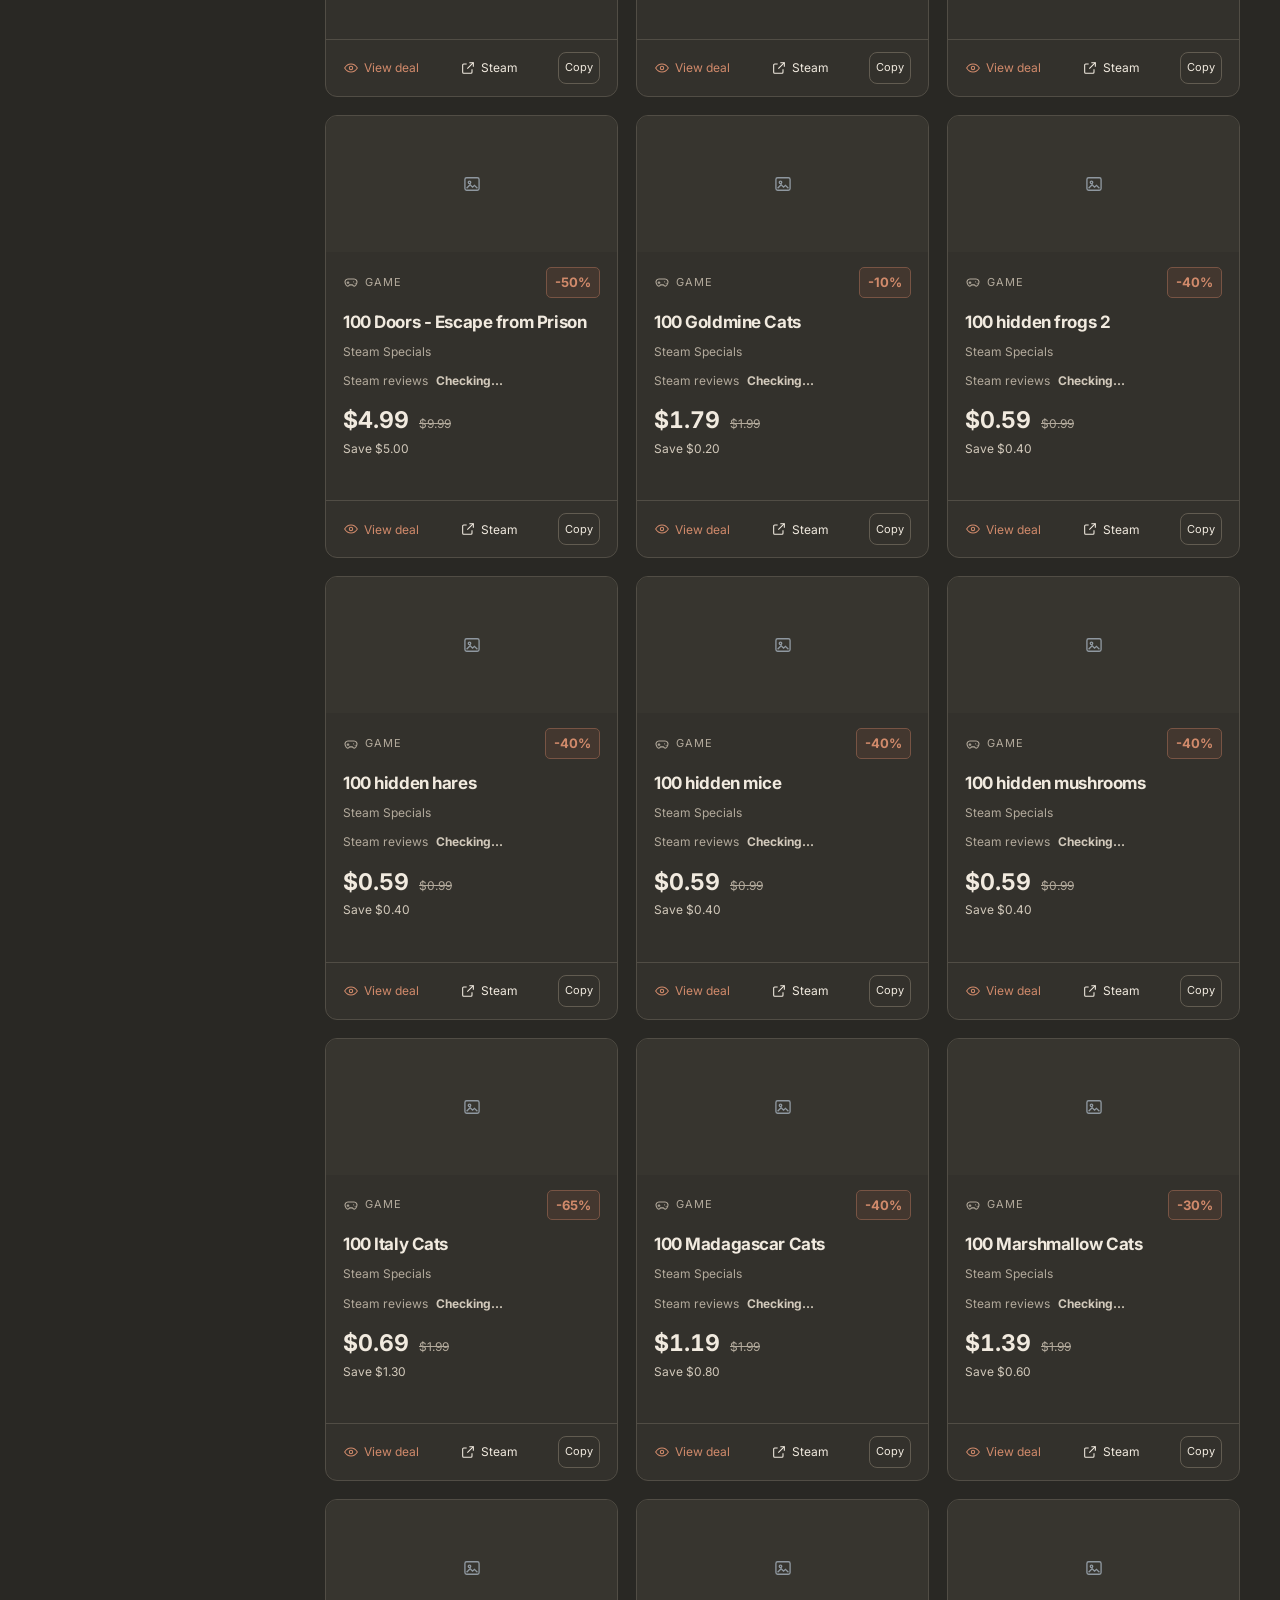
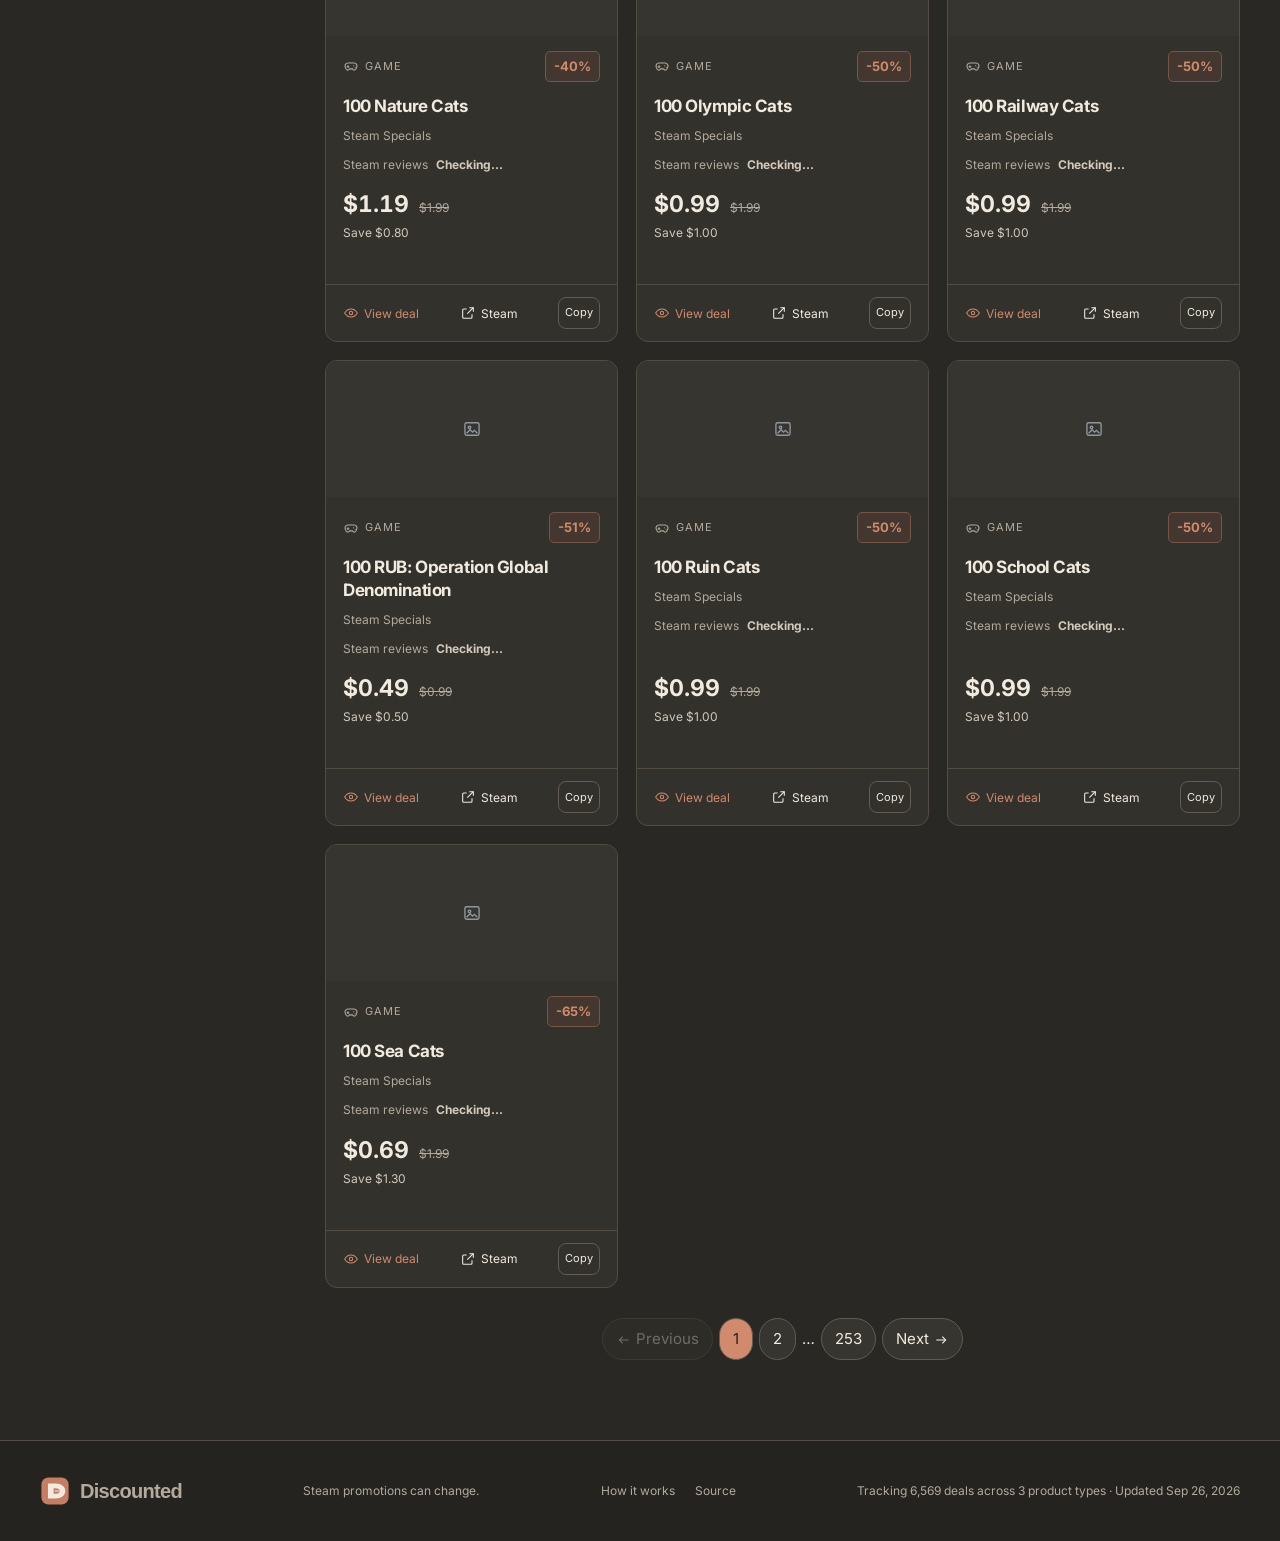
==== commit e185236a: "Add bilingual controls and Steam popularity signals with mobile refinements" ====
--- a/index.html
+++ b/index.html
@@ -143,6 +143,10 @@
       </a>
 
       <nav class="masthead-links" aria-label="Project links">
+        <label class="toolbar-field language-field">
+          <span>Language</span>
+          <select class="language-select" aria-label="Language"><option value="en">English</option><option value="ar">العربية</option></select>
+        </label>
         <label class="toolbar-field">
           <span>Currency</span>
           <select id="currencySelect" aria-label="Currency">
@@ -458,6 +462,7 @@
                 </div>
               </div>
 
+              <p class="popularity-note">Popularity uses Steam review totals. “Top seller” means listed on Steam’s revenue chart; sales counts are not public.</p>
               <div id="activeFilters" class="active-filters"></div>
               <div class="results-head reveal">
                 <div>
@@ -614,6 +619,7 @@
     </div>
 
     <script src="/shader-gradient.js" defer></script>
+    <script src="/i18n.js" defer></script>
     <script src="/vault.js" defer></script>
     <script src="/script.js" defer></script>
   </body>
--- a/theme.css
+++ b/theme.css
@@ -145,6 +145,57 @@
 
 /* A quiet moving pigment field behind the hero only. */
 .hero { isolation: isolate; background: #242320; }
-#heroGradient { position: absolute; inset: 0; width: 100%; height: 100%; pointer-events: none; z-index: 0; opacity: .84; background: linear-gradient(115deg, #242320 30%, #302823 74%, #34302a); }
+#heroGradient {
+  position: absolute; inset: 0; width: 100%; height: 100%; pointer-events: none; z-index: 0; opacity: .84;
+  background: radial-gradient(ellipse at 75% 58%, #49352b, transparent 58%),
+              radial-gradient(ellipse at 38% 5%, #39362f, transparent 60%), #242320;
+  background-size: 145% 145%;
+  animation: pigment-drift 22s ease-in-out infinite alternate;
+}
+#heroGradient.has-webgl { animation: none; background: #242320; }
+@keyframes pigment-drift { to { background-position: 20% 12%, 85% 100%; } }
 .hero > .wrap { position: relative; z-index: 1; }
-@media (prefers-reduced-motion: reduce) { #heroGradient { opacity: .68; } }
+@media (prefers-reduced-motion: reduce) { #heroGradient { opacity: .68; animation: none; } }
+
+/* Clear, quiet metadata and compact controls. */
+.popularity-note { margin: 0 0 16px; color: var(--muted); font-size: 12px; line-height: 1.5; }
+.popularity { display: flex; align-items: baseline; flex-wrap: wrap; gap: 4px 8px; margin: -7px 0 13px; color: var(--muted); font-size: 12px; line-height: 1.45; }
+.popularity strong { color: var(--text-soft); font-variant-numeric: tabular-nums; font-weight: 700; }
+.popularity small { color: var(--accent); font-size: 11px; border: 1px solid var(--line-strong); border-radius: 4px; padding: 1px 5px; }
+.compact-main .popularity { margin: 5px 0 0; }
+.detail-popularity { margin: 2px 0 14px; }
+.language-field select { min-width: 93px; }
+.language-select, #currencySelect { font-size: 13px; }
+[dir="rtl"] .story-step { margin-left: 0; margin-right: 20px; padding-left: 0; padding-right: 35px; }
+[dir="rtl"] .genre-chip.active, [dir="rtl"] .genre-chip[aria-pressed="true"] { box-shadow: inset -3px 0 var(--accent); }
+[dir="rtl"] .product-card, [dir="rtl"] .product-hero-info { text-align: right; }
+[dir="rtl"] .price-line, [dir="rtl"] .popularity { direction: rtl; }
+@media (max-width: 760px) {
+  .masthead, .page-brandline { padding: 10px 16px; min-height: 62px; gap: 10px; }
+  .brand { font-size: 19px; gap: 6px; white-space: nowrap; }
+  .brand-logo { width: 28px; height: 28px; }
+  .masthead-links, .page-brandline nav { gap: 7px; min-width: 0; }
+  .masthead-links .toolbar-field, .page-brandline .tag-control { display: flex; gap: 2px; }
+  .masthead-links .toolbar-field span, .page-brandline .tag-control span { position: absolute; width: 1px; height: 1px; overflow: hidden; clip: rect(0,0,0,0); }
+  .masthead-links select, .page-brandline select { max-width: 90px; min-width: 0; font-size: 12px; padding: 8px 4px; }
+  .page-brandline nav > a { display: none; }
+  .hero h1 { font-size: clamp(38px, 9vw, 56px); }
+  .hero-actions { flex-wrap: wrap; }
+  .catalog-toolbar { gap: 12px; }
+  .toolbar-selects { width: 100%; display: flex; }
+  .toolbar-selects .toolbar-field { min-width: 0; flex: 1; }
+  .toolbar-selects select { max-width: none; width: 100%; min-height: 42px; }
+  .product-card .card-action a, .product-card .card-action button { min-height: 42px; }
+  .shelf { overflow-x: auto; scroll-snap-type: x mandatory; -webkit-overflow-scrolling: touch; }
+  .shelf-track { animation: none; padding-bottom: 18px; }
+  .shelf-track > .product-card { scroll-snap-align: start; }
+  .product-page .page-brandline { flex-wrap: nowrap; }
+}
+@media (max-width: 390px) {
+  .masthead .brand { font-size: 17px; }
+  .masthead-links { gap: 4px; }
+  .masthead-links select { max-width: 76px; font-size: 11px; }
+  .product-grid { grid-template-columns: 1fr; }
+  .card-top { justify-content: space-between; }
+  .product-card .card-action { gap: 8px; }
+}
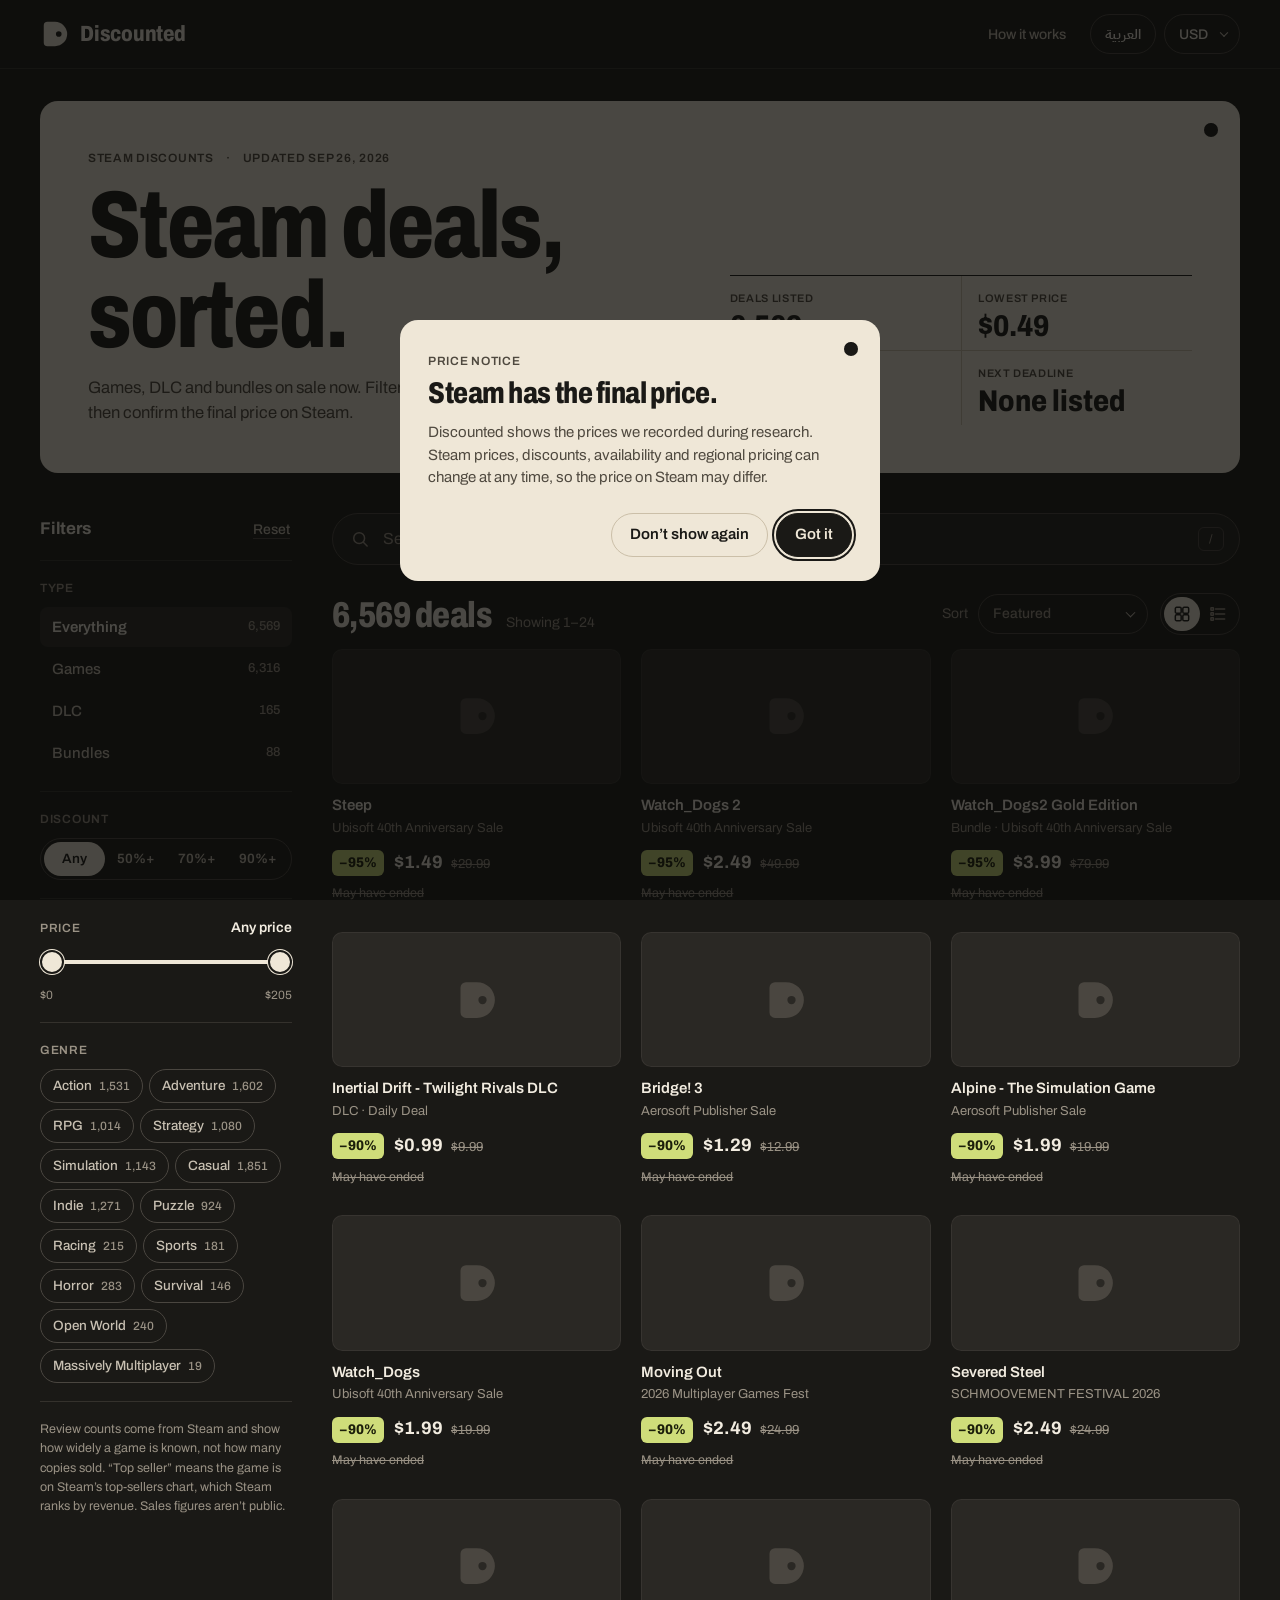
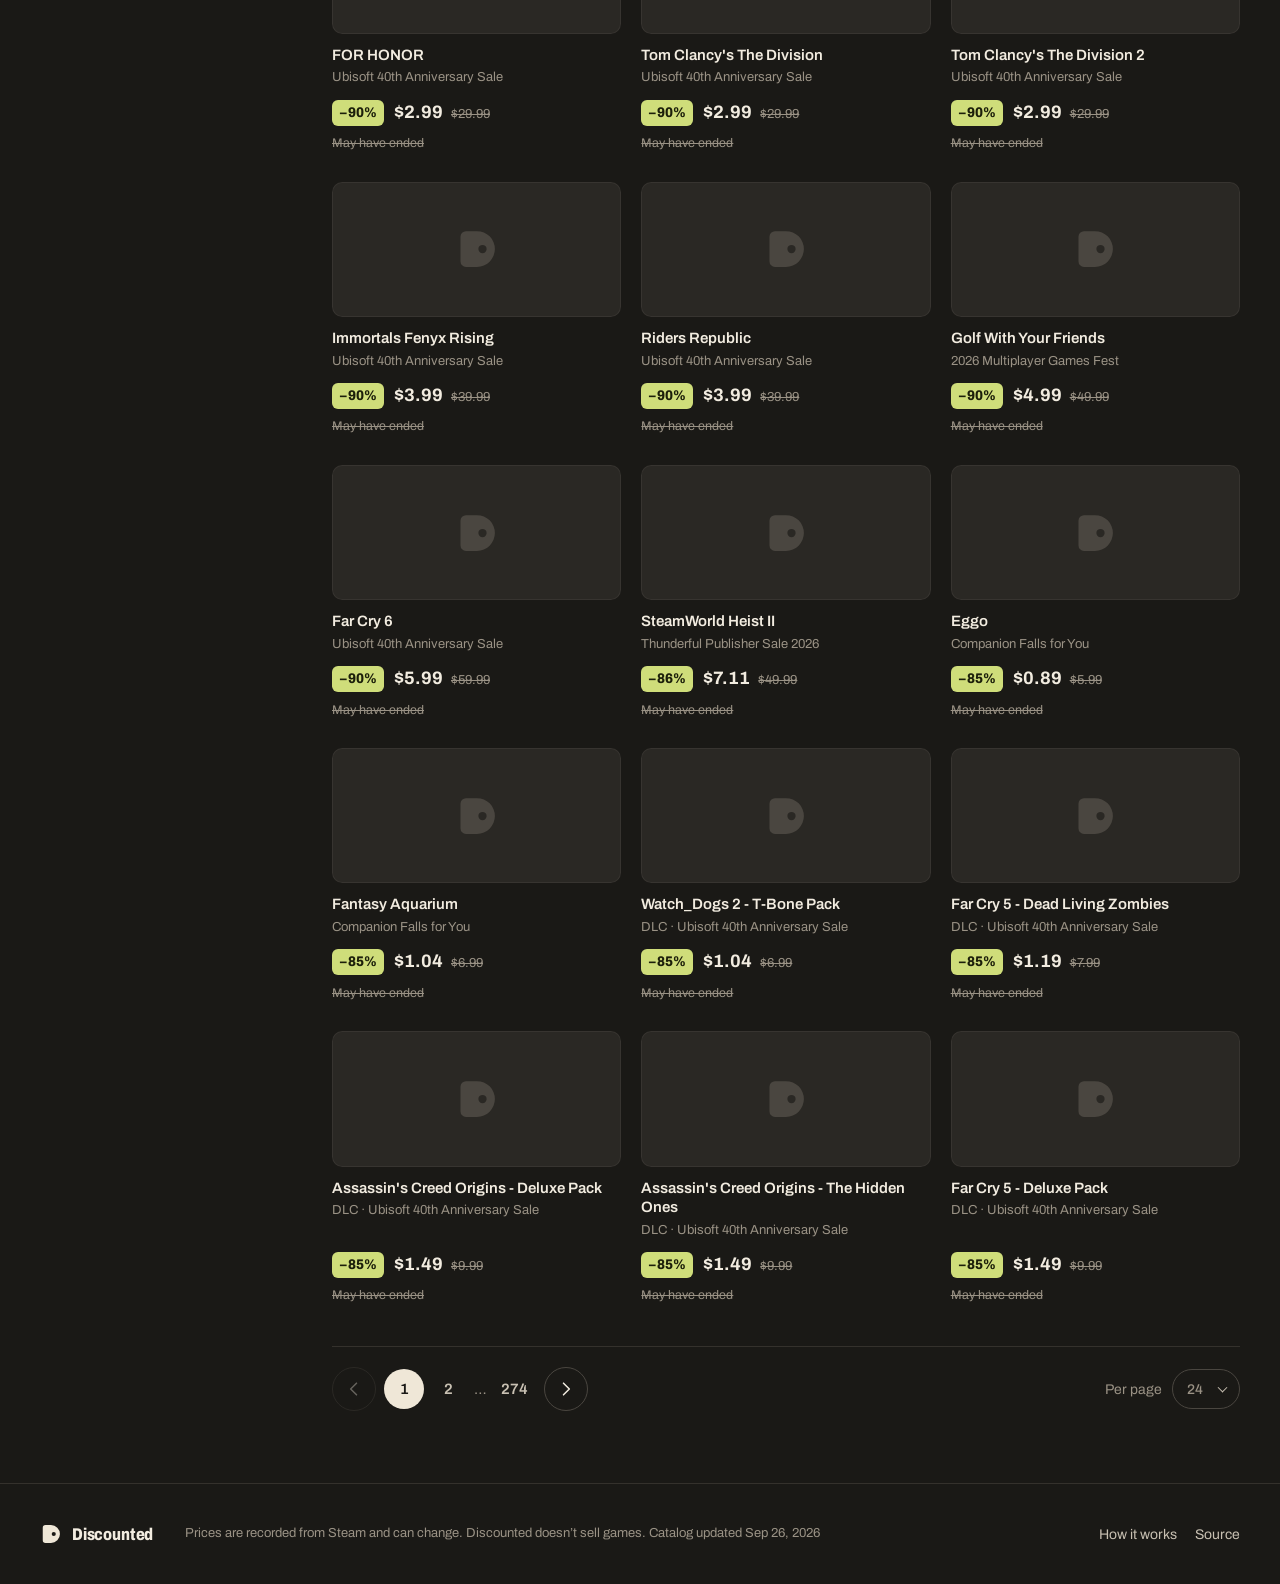
==== commit c1c0a0de: "Rebuild Discounted around charcoal, cream and a tag mark Replace the draft redesign's visual system " ====
--- a/index.html
+++ b/index.html
@@ -1,545 +1,215 @@
 <!doctype html>
-<html lang="en">
+<html lang="en" dir="ltr">
   <head>
     <meta charset="utf-8" />
-    <meta name="viewport" content="width=device-width, initial-scale=1" />
-    <meta name="theme-color" content="#242320" />
+    <meta name="viewport" content="width=device-width, initial-scale=1, viewport-fit=cover" />
+    <meta name="theme-color" content="#1a1916" />
     <meta name="color-scheme" content="dark" />
-    <title>Discounted — Steam deals without the digging</title>
-    <meta
-      name="description"
-      content="Browse, filter and compare discounted Steam games, DLC and bundles."
-    />
-    <link rel="icon" type="image/svg+xml" href="/assets/discounted.svg" />
-    <link rel="stylesheet" href="/styles.css" />
-    <link rel="stylesheet" href="/theme.css" />
+    <title>Discounted — Steam deals, sorted</title>
+    <meta name="description" content="Browse, filter and compare discounted Steam games, DLC and bundles in one catalog." />
     <script>
+      try { if (localStorage.getItem("discounted:language") === "ar") { document.documentElement.lang = "ar"; document.documentElement.dir = "rtl"; document.documentElement.classList.add("i18n-pending"); setTimeout(function () { document.documentElement.classList.remove("i18n-pending"); }, 2500); } } catch (e) {}
       if ("scrollRestoration" in history) history.scrollRestoration = "manual";
     </script>
+    <link rel="preload" href="/assets/fonts/archivo-latin.woff2" as="font" type="font/woff2" crossorigin />
+    <link rel="stylesheet" href="/styles.css" />
+    <link rel="icon" type="image/svg+xml" href="/favicon.svg" />
+    <link rel="apple-touch-icon" href="/apple-touch-icon.png" />
     <meta property="og:type" content="website" />
-    <meta
-      property="og:title"
-      content="Discounted — Steam deals without the digging."
-    />
-    <meta
-      property="og:description"
-      content="Browse researched Steam discounts on games, DLC and bundles."
-    />
-    <meta
-      property="og:image"
-      content="https://discounted.vercel.app/og-image.png"
-    />
+    <meta property="og:title" content="Discounted — Steam deals, sorted." />
+    <meta property="og:description" content="Browse discounted Steam games, DLC and bundles in one catalog." />
+    <meta property="og:image" content="https://discounted.vercel.app/og-image.png" />
     <meta name="twitter:card" content="summary_large_image" />
-    <meta
-      name="twitter:title"
-      content="Discounted — Steam deals without the digging."
-    />
-    <meta
-      name="twitter:image"
-      content="https://discounted.vercel.app/og-image.png"
-    />
-    <link rel="apple-touch-icon" href="/apple-touch-icon.png" />
-    <link rel="preconnect" href="https://fonts.googleapis.com" />
-    <link rel="preconnect" href="https://fonts.gstatic.com" crossorigin />
-    <link
-      rel="preload"
-      href="/assets/space-grotesk-bold.ttf"
-      as="font"
-      type="font/ttf"
-      crossorigin
-    />
+    <meta name="twitter:title" content="Discounted — Steam deals, sorted." />
+    <meta name="twitter:image" content="https://discounted.vercel.app/og-image.png" />
+    <script src="/i18n.js" defer></script>
+    <script src="/common.js" defer></script>
+    <script src="/script.js" defer></script>
   </head>
-  <body>
-    <a class="skip-link" href="#main-content">Skip to content</a>
+  <body data-i18n-title="intro.title">
+    <a class="skip-link" href="#browse" data-i18n="skip">Skip to deals</a>
     <svg class="sprite" aria-hidden="true" focusable="false">
-      <symbol id="i-search" viewBox="0 0 24 24">
-        <circle cx="11" cy="11" r="6.5" />
-        <path d="m16 16 4.5 4.5" />
-      </symbol>
-      <symbol id="i-sliders" viewBox="0 0 24 24">
-        <path d="M4 7h8M18 7h2" />
-        <circle cx="15" cy="7" r="2.5" />
-        <path d="M4 17h2M12 17h8" />
-        <circle cx="9" cy="17" r="2.5" />
-      </symbol>
-      <symbol id="i-gamepad" viewBox="0 0 24 24">
-        <path
-          d="M7.5 7.5h9a4.5 4.5 0 0 1 4.1 6.4l-1.3 2.8a2.5 2.5 0 0 1-3.8.9l-1.5-1.3H10l-1.5 1.3a2.5 2.5 0 0 1-3.8-.9l-1.3-2.8a4.5 4.5 0 0 1 4.1-6.4Z"
-        />
-        <path d="M7.5 11v4M5.5 13h4" />
-        <circle cx="16" cy="11.8" r=".8" fill="currentColor" stroke="none" />
-        <circle cx="18.2" cy="14" r=".8" fill="currentColor" stroke="none" />
-      </symbol>
-      <symbol id="i-puzzle" viewBox="0 0 24 24">
-        <path
-          d="M4 4h6v3a2 2 0 1 0 4 0V4h6v6h-3a2 2 0 1 0 0 4h3v6h-6v-3a2 2 0 1 0-4 0v3H4v-6h3a2 2 0 1 0 0-4H4Z"
-        />
-      </symbol>
-      <symbol id="i-box" viewBox="0 0 24 24">
-        <path d="m4 7 8-4 8 4-8 4Z" />
-        <path d="M4 7v10l8 4 8-4V7" />
-        <path d="M12 11v10" />
-      </symbol>
-      <symbol id="i-grid" viewBox="0 0 24 24">
-        <rect x="4" y="4" width="6" height="6" rx="1" />
-        <rect x="14" y="4" width="6" height="6" rx="1" />
-        <rect x="4" y="14" width="6" height="6" rx="1" />
-        <rect x="14" y="14" width="6" height="6" rx="1" />
-      </symbol>
-      <symbol id="i-external" viewBox="0 0 24 24">
-        <path d="M14 4h6v6" />
-        <path d="m20 4-9 9" />
-        <path
-          d="M18 14v4.5A1.5 1.5 0 0 1 16.5 20h-11A1.5 1.5 0 0 1 4 18.5v-11A1.5 1.5 0 0 1 5.5 6H10"
-        />
-      </symbol>
-      <symbol id="i-check" viewBox="0 0 24 24">
-        <path d="m5 12.5 4.5 4.5L19 7" />
-      </symbol>
-      <symbol id="i-info" viewBox="0 0 24 24">
-        <circle cx="12" cy="12" r="8.5" />
-        <path d="M12 10.5V16" />
-        <circle cx="12" cy="7.5" r=".8" fill="currentColor" stroke="none" />
-      </symbol>
-      <symbol id="i-image" viewBox="0 0 24 24">
-        <rect x="3.5" y="4.5" width="17" height="15" rx="2" />
-        <circle cx="9" cy="10" r="1.5" />
-        <path d="m5.5 17 4.2-4.2 3 3 2.2-2.2 3.6 3.4" />
-      </symbol>
-      <symbol id="i-up" viewBox="0 0 24 24">
-        <path d="M12 19V5" />
-        <path d="m7 10 5-5 5 5" />
-      </symbol>
-      <symbol id="i-left" viewBox="0 0 24 24">
-        <path d="M19 12H5" />
-        <path d="m10 7-5 5 5 5" />
-      </symbol>
-      <symbol id="i-right" viewBox="0 0 24 24">
-        <path d="M5 12h14" />
-        <path d="m14 7 5 5-5 5" />
-      </symbol>
-      <symbol id="i-eye" viewBox="0 0 24 24">
-        <path d="M2.5 12s3.5-6 9.5-6 9.5 6 9.5 6-3.5 6-9.5 6-9.5-6-9.5-6Z" />
-        <circle cx="12" cy="12" r="2.5" />
-      </symbol>
-      <symbol id="i-list" viewBox="0 0 24 24">
-        <path d="M8 6h12M8 12h12M8 18h12" />
-        <circle cx="4" cy="6" r="1" />
-        <circle cx="4" cy="12" r="1" />
-        <circle cx="4" cy="18" r="1" />
-      </symbol>
+      <symbol id="mark" viewBox="0 0 64 64"><path fill-rule="evenodd" d="M16 6h16a26 26 0 0 1 0 52H16a8 8 0 0 1-8-8V14a8 8 0 0 1 8-8Zm24 20a6 6 0 1 0 0 12a6 6 0 1 0 0-12Z" /></symbol>
+      <symbol id="i-search" viewBox="0 0 24 24"><circle cx="11" cy="11" r="6.5" /><path d="m16 16 4.5 4.5" /></symbol>
+      <symbol id="i-sliders" viewBox="0 0 24 24"><path d="M4 7h9M19 7h1M4 17h3M13 17h7" /><circle cx="16" cy="7" r="2.5" /><circle cx="10" cy="17" r="2.5" /></symbol>
+      <symbol id="i-grid" viewBox="0 0 24 24"><rect x="4" y="4" width="7" height="7" rx="1.5" /><rect x="13" y="4" width="7" height="7" rx="1.5" /><rect x="4" y="13" width="7" height="7" rx="1.5" /><rect x="13" y="13" width="7" height="7" rx="1.5" /></symbol>
+      <symbol id="i-list" viewBox="0 0 24 24"><path d="M9 6h11M9 12h11M9 18h11" /><rect x="3.5" y="4.5" width="3" height="3" rx=".5" /><rect x="3.5" y="10.5" width="3" height="3" rx=".5" /><rect x="3.5" y="16.5" width="3" height="3" rx=".5" /></symbol>
+      <symbol id="i-external" viewBox="0 0 24 24"><path d="M14 4h6v6M20 4l-9 9" /><path d="M18 14v4.5a1.5 1.5 0 0 1-1.5 1.5h-11A1.5 1.5 0 0 1 4 18.5v-11A1.5 1.5 0 0 1 5.5 6H10" /></symbol>
+      <symbol id="i-prev" viewBox="0 0 24 24"><path d="m15 5-7 7 7 7" /></symbol>
+      <symbol id="i-next" viewBox="0 0 24 24"><path d="m9 5 7 7-7 7" /></symbol>
+      <symbol id="i-up" viewBox="0 0 24 24"><path d="M12 19V5M6 11l6-6 6 6" /></symbol>
+      <symbol id="i-close" viewBox="0 0 24 24"><path d="M6 6l12 12M18 6 6 18" /></symbol>
+      <symbol id="i-x" viewBox="0 0 24 24"><path d="M8 8l8 8M16 8l-8 8" /></symbol>
     </svg>
 
-    <div class="masthead">
-      <a class="brand" href="/" aria-label="Discounted home">
-        <img
-          class="brand-logo"
-          src="/assets/discounted.svg"
-          width="34"
-          height="34"
-          alt=""
-        />
-        <span>Discounted</span>
-      </a>
-
-      <nav class="masthead-links" aria-label="Project links">
-        <label class="toolbar-field language-field">
-          <span>Language</span>
-          <select class="language-select" aria-label="Language"><option value="en">English</option><option value="ar">العربية</option></select>
-        </label>
-        <label class="toolbar-field">
-          <span>Currency</span>
-          <select id="currencySelect" aria-label="Currency">
-            <option value="USD">USD</option>
-          </select>
-        </label>
-        <a href="/how-it-works.html">How it works</a>
-        <a
-          href="https://github.com/svyixiu/Discounted"
-          target="_blank"
-          rel="noopener noreferrer"
-        >
-          Source
-          <svg class="i i-sm"><use href="#i-external" /></svg>
+    <header class="masthead">
+      <div class="wrap masthead-inner">
+        <a class="brand" href="/" aria-label="Discounted home" data-i18n-attr="aria-label:brand.home">
+          <svg class="brand-mark" aria-hidden="true"><use href="#mark" /></svg>
+          <span class="brand-word">Discounted</span>
         </a>
-      </nav>
-    </div>
-
-    <main id="main-content">
-      <section class="hero">
-        <canvas id="heroGradient" aria-hidden="true"></canvas>
-        <div class="wrap">
-          <div class="hero-layout">
-            <div class="hero-copy reveal">
-              <p class="release" id="heroCount">DISCOUNTED</p>
-              <h1>Find a good deal.<br /><span>Get back to playing.</span></h1>
-              <p class="lead">
-                Browse researched Steam discounts on games, DLC and bundles.
-              </p>
-
-              <div class="hero-actions">
-                <a class="primary-action" href="#browse">Browse deals</a>
-                <a
-                  class="secondary-action"
-                  href="/how-it-works.html"
-                  target="_blank"
-                  rel="noopener"
-                  >How it works</a
-                >
-              </div>
-
-              <div class="snapshot-row" aria-label="Sale snapshot">
-                <div class="snapshot-item">
-                  <span>Cheapest deal</span>
-                  <strong id="stageCheapest">Digging…</strong>
-                </div>
-                <div class="snapshot-item">
-                  <span>Largest discount</span>
-                  <strong id="stageBestCut">Digging…</strong>
-                </div>
-                <div class="snapshot-item">
-                  <span>Ending soonest</span
-                  ><strong id="soonest">Digging…</strong>
-                </div>
-              </div>
-            </div>
-
-            <div class="showcase">
-              <div id="fanCards" aria-hidden="true"></div>
-              <article class="featured-card reveal delay-1">
-                <a
-                  class="featured-media preview-media"
-                  id="previewMedia"
-                  href="#browse"
-                  aria-label="Open featured deal"
-                >
-                  <span class="thumb-fallback" aria-hidden="true">
-                    <svg class="i"><use href="#i-image" /></svg>
-                  </span>
-                  <img
-                    id="previewImage"
-                    alt=""
-                    loading="eager"
-                    decoding="async"
-                    referrerpolicy="no-referrer"
-                  />
-                </a>
-
-                <div class="featured-body">
-                  <div class="preview-meta">
-                    <span id="previewType">Game</span>
-                    <b id="previewDiscount">Digging…</b>
-                  </div>
-
-                  <h2 id="previewTitle">Finding a deal…</h2>
-                  <p id="previewGroup">Steam promotion</p>
-
-                  <div class="featured-bottom">
-                    <div class="preview-pricing">
-                      <strong id="previewPrice">Digging…</strong>
-                      <s id="previewWas">Digging…</s>
-                    </div>
-                    <a
-                      class="featured-link"
-                      id="featuredLink"
-                      href="#browse"
-                      aria-label="View featured deal"
-                    >
-                      View deal
-                      <svg class="i i-sm"><use href="#i-right" /></svg>
-                    </a>
-                  </div>
-                </div>
-              </article>
-              <div class="total-gems">
-                <span>DEALS TRACKED</span
-                ><strong id="totalGems">Digging…</strong>
-              </div>
-            </div>
-          </div>
+        <nav class="masthead-nav" aria-label="Site">
+          <a href="/how-it-works" data-i18n="nav.how">How it works</a>
+        </nav>
+        <div class="masthead-tools">
+          <button class="lang-toggle" type="button" data-lang-toggle aria-label="Switch to Arabic" data-i18n-attr="aria-label:lang.switchLabel"><span data-i18n="lang.switch">العربية</span></button>
+          <label class="currency-field">
+            <span class="sr-only" data-i18n="currency">Currency</span>
+            <select data-currency id="currencySelect"><option value="USD">USD</option></select>
+          </label>
+        </div>
+      </div>
+    </header>
+
+    <main id="main">
+      <section class="intro wrap" aria-labelledby="introTitle">
+        <div class="tag intro-tag">
+          <span class="tag-hole" aria-hidden="true"></span>
+          <p class="eyebrow"><span data-i18n="intro.eyebrow">Steam discounts</span><span class="intro-updated" id="introUpdated"></span></p>
+          <h1 id="introTitle" data-i18n="intro.title">Steam deals, sorted.</h1>
+          <p class="intro-lede" data-i18n="intro.lede">Games, DLC and bundles on sale now. Filter by genre, budget and discount, then confirm the final price on Steam.</p>
+          <dl class="stats">
+            <div><dt data-i18n="stat.count">Deals listed</dt><dd id="statCount">—</dd></div>
+            <div><dt data-i18n="stat.lowest">Lowest price</dt><dd id="statLowest">—</dd></div>
+            <div><dt data-i18n="stat.deepest">Deepest cut</dt><dd id="statDeepest">—</dd></div>
+            <div><dt data-i18n="stat.deadline">Next deadline</dt><dd id="statDeadline">—</dd></div>
+          </dl>
         </div>
       </section>
 
-      <div class="wrap discoveries">
-        <section
-          id="dailyGem"
-          class="daily-gem skeleton"
-          aria-label="Gem of the day"
-        ></section>
-        <section class="legendary-section">
-          <div class="section-title">
-            <div>
-              <p class="eyebrow">FEATURED DISCOUNTS</p>
-              <h2>Deep discounts<span>90% off or more.</span></h2>
-            </div>
-            <div>
-              <button data-shelf-prev aria-label="Previous deals">←</button
-              ><button data-shelf-next aria-label="Next deals">→</button>
-            </div>
-          </div>
-          <div
-            id="legendaryShelf"
-            class="shelf"
-            tabindex="0"
-            aria-label="Deep discounts"
-          ></div>
-        </section>
-      </div>
-      <section id="browse" class="catalog-section">
-        <div class="wrap">
-          <header class="catalog-heading reveal">
-            <div>
-              <p class="eyebrow">BROWSE</p>
-              <h2>All deals</h2>
-              <p>Search and filter the current catalog.</p>
-            </div>
-          </header>
-
-          <div class="catalog-workspace">
-            <aside
-              class="filter-panel"
-              id="filterPanel"
-              aria-label="Catalog filters"
-            >
-              <button class="sheet-close" aria-label="Close filters">
-                Close ×
-              </button>
-              <div class="filter-panel-head">
-                <div>
-                  <span class="panel-kicker">Filters</span>
-                  <strong>Refine results</strong>
-                </div>
-                <button id="resetButton" class="reset-button" type="button">
-                  Reset
-                </button>
-              </div>
-
-              <section class="filter-group">
-                <span class="filter-label">Product type</span>
-                <nav id="typeTabs" class="type-tabs" aria-label="Product type">
-                  <button
-                    class="type-tab active"
-                    type="button"
-                    data-type="game"
-                  >
-                    <span
-                      ><svg class="i i-sm"><use href="#i-gamepad" /></svg
-                      >Games</span
-                    >
-                    <b id="gameCount">0</b>
-                  </button>
-                  <button class="type-tab" type="button" data-type="dlc">
-                    <span
-                      ><svg class="i i-sm"><use href="#i-puzzle" /></svg
-                      >DLC</span
-                    >
-                    <b id="dlcCount">0</b>
-                  </button>
-                  <button class="type-tab" type="button" data-type="bundle">
-                    <span
-                      ><svg class="i i-sm"><use href="#i-box" /></svg
-                      >Bundles</span
-                    >
-                    <b id="bundleCount">0</b>
-                  </button>
-                  <button class="type-tab" type="button" data-type="all">
-                    <span
-                      ><svg class="i i-sm"><use href="#i-grid" /></svg>All
-                      products</span
-                    >
-                    <b id="allCount">0</b>
-                  </button>
-                </nav>
-              </section>
-
-              <section class="filter-group">
-                <span class="filter-label">Discount</span>
-                <div class="quick-filters" aria-label="Discount filters">
-                  <button
-                    class="quick-chip active"
-                    type="button"
-                    data-filter="all"
-                  >
-                    Any
-                  </button>
-                  <button class="quick-chip" type="button" data-filter="50plus">
-                    50%+
-                  </button>
-                  <button class="quick-chip" type="button" data-filter="70plus">
-                    70%+
-                  </button>
-                  <button class="quick-chip" type="button" data-filter="90plus">
-                    90%+
-                  </button>
-                </div>
-              </section>
-
-              <section class="filter-group">
-                <span class="filter-label">Genre</span>
-                <div
-                  id="genreFilters"
-                  class="genre-filters"
-                  aria-label="Genre filters"
-                ></div>
-              </section>
-
-              <section class="filter-group budget-control">
-                <div class="budget-head">
-                  <span class="filter-label">Budget</span>
-                  <output id="budgetOutput">$0.00 — $0.00</output>
-                </div>
-
-                <div id="histogram" aria-hidden="true"></div>
-                <div class="range-wrap">
-                  <output id="minBubble" class="price-bubble"></output
-                  ><output id="maxBubble" class="price-bubble"></output>
-                  <div class="range-track"></div>
-                  <div class="range-fill" id="rangeFill"></div>
-                  <input
-                    id="minPrice"
-                    type="range"
-                    min="0"
-                    max="100"
-                    step="0.5"
-                    value="0"
-                    aria-label="Minimum sale price"
-                  />
-                  <input
-                    id="maxPrice"
-                    type="range"
-                    min="0"
-                    max="100"
-                    step="0.5"
-                    value="100"
-                    aria-label="Maximum sale price"
-                  />
-                </div>
-
-                <div class="range-scale">
-                  <span id="rangeMinLabel">$0</span>
-                  <span id="rangeMaxLabel">$100</span>
-                </div>
-              </section>
-            </aside>
-
-            <div class="catalog-main">
-              <div class="catalog-toolbar reveal">
-                <label class="search-control">
-                  <span class="sr-only">Search</span>
-                  <div class="input-shell">
-                    <svg class="i"><use href="#i-search" /></svg>
-                    <input
-                      id="searchInput"
-                      type="search"
-                      autocomplete="off"
-                      placeholder="Search games, DLC, bundles or promotions"
-                    />
-                    <kbd>/</kbd>
-                  </div>
-                </label>
-
-                <div class="toolbar-selects">
-                  <label class="toolbar-field sort-field">
-                    <span>Sort</span>
-                    <select id="sortSelect">
-                      <option value="az">A to Z</option>
-                      <option value="za">Z to A</option>
-                      <option value="cheap">Cheapest first</option>
-                      <option value="expensive">Most expensive first</option>
-                      <option value="discount">Biggest discount</option>
-                      <option value="discount-low">Smallest discount</option>
-                      <option value="savings">Most money saved</option>
-                    </select>
-                  </label>
-
-                  <label class="toolbar-field">
-                    <span>View</span>
-                    <select id="layoutSelect" aria-label="Catalog layout">
-                      <option value="full">Cards</option>
-                      <option value="compact">Compact</option>
-                    </select>
-                  </label>
-                </div>
-              </div>
-
-              <p class="popularity-note">Popularity uses Steam review totals. “Top seller” means listed on Steam’s revenue chart; sales counts are not public.</p>
-              <div id="activeFilters" class="active-filters"></div>
-              <div class="results-head reveal">
-                <div>
-                  <span class="eyebrow">Results</span>
-                  <h3 id="resultCount">Loading deals…</h3>
-                </div>
-
-                <div class="results-actions">
-                  <label class="page-size">
-                    <span>Show</span>
-                    <select
-                      id="pageSizeSelect"
-                      aria-label="Number of results per page"
-                    >
-                      <option value="10">10</option>
-                      <option value="25" selected>25</option>
-                      <option value="50">50</option>
-                      <option value="100">100</option>
-                    </select>
-                  </label>
-                  <p id="updatedAt">Updated —</p>
-                </div>
-              </div>
-
-              <section
-                id="products"
-                class="product-grid"
-                aria-label="Discounted products"
-              ></section>
-
-              <nav
-                id="pagination"
-                class="pagination"
-                aria-label="Result pages"
-                hidden
-              >
-                <button id="prevPage" class="page-nav" type="button">
-                  <svg class="i i-sm"><use href="#i-left" /></svg>
-                  Previous
-                </button>
-                <div id="pageNumbers" class="page-numbers"></div>
-                <button id="nextPage" class="page-nav" type="button">
-                  Next
-                  <svg class="i i-sm"><use href="#i-right" /></svg>
-                </button>
-              </nav>
-
-              <section id="emptyState" class="empty-state" hidden>
-                <svg
-                  class="empty-icon"
-                  viewBox="0 0 100 100"
-                  aria-hidden="true"
-                >
-                  <ellipse cx="45" cy="77" rx="30" ry="9" />
-                  <path
-                    d="m55 67 20-48m-8-3 16 7-7 13-14-6zM46 61l17 7-10 12-15-6z"
-                  />
-                </svg>
-                <strong>No matching deals.</strong>
-                <p>Try another search or reset your filters.</p>
-                <button id="emptyReset" class="secondary-button" type="button">
-                  Reset filters
-                </button>
-              </section>
-
-              <section id="errorState" class="empty-state error-state" hidden>
-                <img
-                  src="/assets/cracked-gem.svg"
-                  width="64"
-                  height="64"
-                  alt=""
-                />
-                <strong>Deals are unavailable.</strong>
-                <p>Try again.</p>
-                <button onclick="location.reload()">Retry</button>
-              </section>
-            </div>
+      <section class="events wrap" id="events" aria-labelledby="eventsTitle" hidden>
+        <div class="section-head">
+          <h2 id="eventsTitle" data-i18n="events.title">Sale events</h2>
+          <p data-i18n="events.lede">Named promotions with a listed end date.</p>
+        </div>
+        <div class="event-list" id="eventList"></div>
+      </section>
+
+      <section class="catalog wrap" id="browse" aria-labelledby="resultsTitle" tabindex="-1">
+        <div class="filters-backdrop" hidden></div>
+        <aside class="filters" id="filterPanel" aria-labelledby="filtersTitle">
+          <div class="filters-head">
+            <h2 id="filtersTitle" data-i18n="filters">Filters</h2>
+            <button id="resetButton" class="text-button" type="button" data-i18n="filters.reset">Reset</button>
+            <button class="icon-button sheet-close" type="button" aria-label="Close filters" data-i18n-attr="aria-label:filters.close"><svg class="i" aria-hidden="true"><use href="#i-close" /></svg></button>
+          </div>
+
+          <div class="filters-body">
+            <div class="filter-group sheet-only">
+              <label class="filter-label" for="sortSheet" data-i18n="sort">Sort</label>
+              <div class="select"><select id="sortSheet" data-sort></select></div>
+            </div>
+
+            <div class="filter-group" role="group" aria-labelledby="typeLabel">
+              <span class="filter-label" id="typeLabel" data-i18n="filters.type">Type</span>
+              <div class="type-list" id="typeList">
+                <button type="button" data-type="all" aria-pressed="true"><span data-i18n="type.all">Everything</span><b id="allCount"></b></button>
+                <button type="button" data-type="game" aria-pressed="false"><span data-i18n="type.game">Games</span><b id="gameCount"></b></button>
+                <button type="button" data-type="dlc" aria-pressed="false"><span data-i18n="type.dlc">DLC</span><b id="dlcCount"></b></button>
+                <button type="button" data-type="bundle" aria-pressed="false"><span data-i18n="type.bundle">Bundles</span><b id="bundleCount"></b></button>
+              </div>
+            </div>
+
+            <div class="filter-group" role="group" aria-labelledby="discountLabel">
+              <span class="filter-label" id="discountLabel" data-i18n="filters.discount">Discount</span>
+              <div class="segmented" id="discountList">
+                <button type="button" data-tier="all" aria-pressed="true" data-i18n="filters.any">Any</button>
+                <button type="button" data-tier="50plus" aria-pressed="false" dir="ltr">50%+</button>
+                <button type="button" data-tier="70plus" aria-pressed="false" dir="ltr">70%+</button>
+                <button type="button" data-tier="90plus" aria-pressed="false" dir="ltr">90%+</button>
+              </div>
+            </div>
+
+            <div class="filter-group" role="group" aria-labelledby="priceLabel">
+              <div class="filter-row">
+                <span class="filter-label" id="priceLabel" data-i18n="filters.price">Price</span>
+                <output id="priceOutput" class="price-output" aria-live="polite"></output>
+              </div>
+              <div class="range" id="priceRange">
+                <div class="range-track"><span class="range-fill" id="rangeFill"></span></div>
+                <input id="minPrice" type="range" min="0" max="1000" step="1" value="0" aria-label="Minimum price" data-i18n-attr="aria-label:filters.minPrice" />
+                <input id="maxPrice" type="range" min="0" max="1000" step="1" value="1000" aria-label="Maximum price" data-i18n-attr="aria-label:filters.maxPrice" />
+              </div>
+              <div class="range-scale"><span id="rangeMin"></span><span id="rangeMax"></span></div>
+            </div>
+
+            <div class="filter-group" role="group" aria-labelledby="genreLabel">
+              <span class="filter-label" id="genreLabel" data-i18n="filters.genre">Genre</span>
+              <div class="chips" id="genreList"></div>
+            </div>
+
+            <p class="filters-note" data-i18n="popularity.note">Review counts come from Steam and show how widely a game is known, not how many copies sold. “Top seller” means the game is on Steam’s top-sellers chart, which Steam ranks by revenue. Sales figures aren’t public.</p>
+          </div>
+
+          <div class="filters-foot">
+            <button class="button button-primary" id="sheetDone" type="button" data-i18n="filters.show">Show results</button>
+          </div>
+        </aside>
+
+        <div class="catalog-main">
+          <div class="searchbar">
+            <label class="search">
+              <span class="sr-only" data-i18n="search">Search deals</span>
+              <svg class="i" aria-hidden="true"><use href="#i-search" /></svg>
+              <input id="searchInput" type="search" autocomplete="off" enterkeyhint="search" placeholder="Search Steam deals" data-i18n-attr="placeholder:search.placeholder" />
+              <kbd aria-hidden="true">/</kbd>
+            </label>
+            <button class="button filters-toggle" type="button" aria-controls="filterPanel" aria-expanded="false">
+              <svg class="i" aria-hidden="true"><use href="#i-sliders" /></svg>
+              <span data-i18n="filters">Filters</span>
+              <b class="filters-count" id="filtersCount" hidden></b>
+            </button>
+          </div>
+
+          <div class="results-head">
+            <div class="results-title">
+              <h2 id="resultsTitle" aria-live="polite" data-i18n="results.loading">Loading deals…</h2>
+              <p id="resultsRange"></p>
+            </div>
+            <div class="results-tools">
+              <label class="inline-field">
+                <span data-i18n="sort">Sort</span>
+                <span class="select"><select id="sortSelect" data-sort></select></span>
+              </label>
+              <div class="view-toggle" role="group" aria-label="Layout" data-i18n-attr="aria-label:view">
+                <button type="button" data-view="full" aria-pressed="true" aria-label="Grid" data-i18n-attr="aria-label:view.full"><svg class="i" aria-hidden="true"><use href="#i-grid" /></svg></button>
+                <button type="button" data-view="compact" aria-pressed="false" aria-label="List" data-i18n-attr="aria-label:view.compact"><svg class="i" aria-hidden="true"><use href="#i-list" /></svg></button>
+              </div>
+            </div>
+          </div>
+
+          <div id="activeFilters" class="pills"></div>
+
+          <div id="products" class="deal-grid" aria-busy="true"></div>
+
+          <section id="emptyState" class="state" hidden>
+            <svg class="state-mark" aria-hidden="true"><use href="#mark" /></svg>
+            <h3 data-i18n="empty.title">No deals match.</h3>
+            <p data-i18n="empty.body">Try a shorter search, a wider price range or fewer genres.</p>
+            <button id="emptyReset" class="button" type="button" data-i18n="empty.reset">Reset filters</button>
+          </section>
+
+          <section id="errorState" class="state" hidden>
+            <svg class="state-mark" aria-hidden="true"><use href="#mark" /></svg>
+            <h3 data-i18n="error.title">Deals couldn’t load.</h3>
+            <p data-i18n="error.body">Check your connection and try again.</p>
+            <button class="button" type="button" onclick="location.reload()" data-i18n="error.retry">Try again</button>
+          </section>
+
+          <div class="pager-bar">
+            <nav id="pagination" class="pager" aria-label="Result pages" data-i18n-attr="aria-label:pages" hidden>
+              <button id="prevPage" class="icon-button" type="button" aria-label="Previous" data-i18n-attr="aria-label:page.prev"><svg class="i i-dir" aria-hidden="true"><use href="#i-prev" /></svg></button>
+              <div id="pageNumbers" class="pager-numbers"></div>
+              <button id="nextPage" class="icon-button" type="button" aria-label="Next" data-i18n-attr="aria-label:page.next"><svg class="i i-dir" aria-hidden="true"><use href="#i-next" /></svg></button>
+            </nav>
+            <label class="inline-field page-size">
+              <span data-i18n="perPage">Per page</span>
+              <span class="select"><select id="pageSizeSelect">
+                <option value="24">24</option>
+                <option value="48">48</option>
+                <option value="96">96</option>
+              </select></span>
+            </label>
           </div>
         </div>
       </section>
@@ -547,80 +217,46 @@
 
     <footer class="site-footer">
       <div class="wrap footer-inner">
-        <a class="brand" href="/">
-          <img
-            class="brand-logo"
-            src="/assets/discounted.svg"
-            width="30"
-            height="30"
-            alt=""
-          />
-          <span>Discounted</span>
+        <a class="brand brand-small" href="/" aria-label="Discounted home" data-i18n-attr="aria-label:brand.home">
+          <svg class="brand-mark" aria-hidden="true"><use href="#mark" /></svg>
+          <span class="brand-word">Discounted</span>
         </a>
-        <span>Steam promotions can change.</span>
-        <div class="footer-links">
-          <a href="/how-it-works.html" target="_blank" rel="noopener"
-            >How it works</a
-          >
-          <a
-            href="https://github.com/svyixiu/Discounted"
-            target="_blank"
-            rel="noopener noreferrer"
-            >Source</a
-          >
-        </div>
+        <p class="footer-note"><span data-i18n="footer.note">Prices are recorded from Steam and can change. Discounted doesn’t sell games.</span> <span id="footerUpdated"></span></p>
+        <nav class="footer-links" aria-label="Footer">
+          <a href="/how-it-works" data-i18n="nav.how">How it works</a>
+          <a href="https://github.com/svyixiu/Discounted" target="_blank" rel="noopener noreferrer" data-i18n="nav.source">Source</a>
+        </nav>
       </div>
     </footer>
 
-    <button
-      id="backToTop"
-      class="back-to-top"
-      type="button"
-      aria-label="Back to top"
-      hidden
-    >
-      <svg class="i"><use href="#i-up" /></svg>
+    <button id="backToTop" class="to-top icon-button" type="button" aria-label="Back to top" data-i18n-attr="aria-label:toTop" hidden>
+      <svg class="i" aria-hidden="true"><use href="#i-up" /></svg>
     </button>
 
-    <button
-      class="mobile-filters"
-      aria-controls="filterPanel"
-      aria-expanded="false"
-    >
-      Filters
-    </button>
-    <div
-      id="priceNoticeDialog"
-      class="price-notice"
-      role="dialog"
-      aria-modal="true"
-      aria-labelledby="priceNoticeTitle"
-      aria-describedby="priceNoticeText"
-      hidden
-    >
-      <div class="price-notice-backdrop" aria-hidden="true"></div>
-      <div class="price-notice-card">
-        <p class="eyebrow">PRICE NOTICE</p>
-        <h2 id="priceNoticeTitle">Steam prices may differ.</h2>
-        <p id="priceNoticeText">
-          Discounted mirrors the prices we recorded during our research. Steam prices,
-          discounts, availability, and regional pricing may change at any time, so the
-          actual price shown on Steam may be different.
-        </p>
-        <div class="price-notice-actions">
-          <button id="priceNoticeClose" class="secondary-button" type="button">
-            Close
-          </button>
-          <button id="priceNoticeDismissForever" class="primary-action" type="button">
-            Don’t show again
-          </button>
-        </div>
-      </div>
-    </div>
-
-    <script src="/shader-gradient.js" defer></script>
-    <script src="/i18n.js" defer></script>
-    <script src="/vault.js" defer></script>
-    <script src="/script.js" defer></script>
+    <dialog id="priceNotice" class="modal" aria-labelledby="noticeTitle" aria-describedby="noticeBody">
+      <div class="tag modal-tag">
+        <span class="tag-hole" aria-hidden="true"></span>
+        <p class="eyebrow" data-i18n="notice.eyebrow">Price notice</p>
+        <h2 id="noticeTitle" data-i18n="notice.title">Steam has the final price.</h2>
+        <p id="noticeBody" data-i18n="notice.body">Discounted shows the prices we recorded during research. Steam prices, discounts, availability and regional pricing can change at any time, so the price on Steam may differ.</p>
+        <div class="modal-actions">
+          <button id="noticeNever" class="button button-ghost-ink" type="button" data-i18n="notice.never">Don’t show again</button>
+          <button id="noticeClose" class="button button-ink" type="button" data-i18n="notice.close" autofocus>Got it</button>
+        </div>
+      </div>
+    </dialog>
+
+    <dialog id="shortcuts" class="modal" aria-labelledby="shortcutsTitle">
+      <div class="modal-card">
+        <h2 id="shortcutsTitle" data-i18n="shortcuts.title">Keyboard shortcuts</h2>
+        <dl class="shortcut-list">
+          <div><dt><kbd>/</kbd></dt><dd data-i18n="shortcuts.search">Search deals</dd></div>
+          <div><dt><kbd>G</kbd> <kbd>H</kbd></dt><dd data-i18n="shortcuts.home">Go home</dd></div>
+          <div><dt><kbd>R</kbd></dt><dd data-i18n="shortcuts.random">Open a random deal</dd></div>
+          <div><dt><kbd>Esc</kbd></dt><dd data-i18n="shortcuts.close">Close a panel</dd></div>
+        </dl>
+        <div class="modal-actions"><button class="button" type="button" data-close-dialog data-i18n="shortcuts.done">Done</button></div>
+      </div>
+    </dialog>
   </body>
 </html>
--- a/styles.css
+++ b/styles.css
@@ -1,2171 +1,2745 @@
-@import url("https://fonts.googleapis.com/css2?family=Inter:wght@400;500;600;700&display=swap");
+/* Discounted — visual system
+   Charcoal page, cream "price tag" panels, one lime signal for discounts.
+   Archivo carries Latin text (its width axis gives the condensed display cut);
+   IBM Plex Sans Arabic carries Arabic. Layout uses logical properties so RTL mirrors itself. */
+
 @font-face {
-  font-family: "Space Grotesk";
-  font-style: normal;
-  font-weight: 400 700;
+  font-family: "Archivo";
+  src: url("/assets/fonts/archivo-latin.woff2") format("woff2");
+  font-weight: 100 900;
+  font-stretch: 62% 125%;
   font-display: swap;
-  src: url("./assets/space-grotesk-bold.ttf") format("truetype");
-}
+  unicode-range: U+0000-00FF, U+0131, U+0152-0153, U+02BB-02BC, U+02C6, U+02DA, U+02DC, U+0304, U+0308, U+0329, U+2000-206F, U+20AC, U+2122, U+2191, U+2193, U+2212, U+2215, U+FEFF, U+FFFD;
+}
+@font-face {
+  font-family: "Archivo";
+  src: url("/assets/fonts/archivo-latin-ext.woff2") format("woff2");
+  font-weight: 100 900;
+  font-stretch: 62% 125%;
+  font-display: swap;
+  unicode-range: U+0100-02BA, U+02BD-02C5, U+02C7-02CC, U+02CE-02D7, U+02DD-02FF, U+1D00-1DBF, U+1E00-1E9F, U+1EF2-1EFF, U+2020, U+20A0-20AB, U+20AD-20C0, U+2113, U+2C60-2C7F, U+A720-A7FF;
+}
+@font-face {
+  font-family: "Plex Arabic";
+  src: url("/assets/fonts/plex-sans-arabic-400.woff2") format("woff2");
+  font-weight: 400;
+  font-display: swap;
+  unicode-range: U+0600-06FF, U+0750-077F, U+0870-08FF, U+200C-200E, U+2010-2011, U+FB50-FDFF, U+FE70-FEFC;
+}
+@font-face {
+  font-family: "Plex Arabic";
+  src: url("/assets/fonts/plex-sans-arabic-600.woff2") format("woff2");
+  font-weight: 500 600;
+  font-display: swap;
+  unicode-range: U+0600-06FF, U+0750-077F, U+0870-08FF, U+200C-200E, U+2010-2011, U+FB50-FDFF, U+FE70-FEFC;
+}
+@font-face {
+  font-family: "Plex Arabic";
+  src: url("/assets/fonts/plex-sans-arabic-700.woff2") format("woff2");
+  font-weight: 700 900;
+  font-display: swap;
+  unicode-range: U+0600-06FF, U+0750-077F, U+0870-08FF, U+200C-200E, U+2010-2011, U+FB50-FDFF, U+FE70-FEFC;
+}
+
 :root {
-  --void: #171a21;
-  --bg: #1b2838;
-  --bg-raised: #22384b;
-  --surface: #203447;
-  --surface-2: #2a475e;
-  --line: rgba(255, 255, 255, 0.06);
-  --line-strong: rgba(255, 255, 255, 0.12);
-  --edge: rgba(255, 255, 255, 0.1);
-  --text: #c7d5e0;
-  --text-soft: #acb8c4;
-  --muted: #8f98a0;
-  --accent: #66c0f4;
-  --common: #8f98a0;
-  --rare: #66c0f4;
-  --epic: #b48cff;
-  --legendary: #ffcf6b;
-  --common-glow: #8f98a059;
-  --rare-glow: #66c0f459;
-  --epic-glow: #b48cff59;
-  --legendary-glow: #ffcf6b59;
-  --e0: none;
-  --e1: 0 4px 12px #0003;
-  --e2: 0 12px 32px #0005;
-  --e3: 0 24px 60px #0008;
-  --e4: 0 32px 90px #000a;
-  --r1: 8px;
-  --r2: 12px;
-  --r3: 18px;
-  --r4: 28px;
-  --spring: cubic-bezier(0.22, 1, 0.36, 1);
-  --snap: cubic-bezier(0.34, 1.56, 0.64, 1);
+  /* Charcoal */
+  --bg: #1a1916;
+  --bg-2: #211f1c;
+  --bg-3: #2a2824;
+  --line: #34312c;
+  --line-2: #4a4640;
+  /* Cream on charcoal */
+  --text: #f2ece0;
+  --text-2: #c8c0b2;
+  --text-3: #9a9285;
+  /* Cream panels */
+  --cream: #efe7d7;
+  --cream-2: #e3d9c5;
+  --cream-line: #cbbfa8;
+  --ink: #1a1916;
+  --ink-2: #4f493f;
+  /* The one signal colour: discounts */
+  --lime: #cfdd7a;
+  --lime-ink: #1c1f0a;
+  --lime-dim: #b9c66b;
+
+  --font: "Archivo", "Plex Arabic", ui-sans-serif, system-ui, -apple-system, "Segoe UI", sans-serif;
+  --display-stretch: 78%;
+  --radius: 10px;
+  --radius-lg: 18px;
+  --gutter: clamp(16px, 4vw, 40px);
+  --wrap: 1360px;
+  --ease: cubic-bezier(0.2, 0, 0, 1);
   --fast: 120ms;
-  --feedback: 220ms;
-  --entrance: 300ms;
-  --slow: 560ms;
-  --mx: 50%;
-  --my: 50%;
+
   color-scheme: dark;
 }
-* {
+
+*,
+*::before,
+*::after {
   box-sizing: border-box;
 }
+
 html {
-  scroll-behavior: smooth;
-  scroll-padding-top: 100px;
-}
+  -webkit-text-size-adjust: 100%;
+  text-size-adjust: 100%;
+  scroll-padding-top: 16px;
+}
+
+html.i18n-pending body {
+  visibility: hidden;
+}
+
+html.sheet-open {
+  overflow: hidden;
+}
+
 body {
   margin: 0;
+  min-height: 100vh;
   background: var(--bg);
   color: var(--text);
-  font:
-    14px/1.6 Inter,
-    system-ui,
-    sans-serif;
-  overflow-x: clip;
-}
-body:before {
-  content: "";
-  position: fixed;
-  inset: 0;
-  pointer-events: none;
-  z-index: -1;
-  background:
-    radial-gradient(ellipse at 70% 10%, #2a475e55, transparent 55%),
-    radial-gradient(ellipse at 10% 50%, #1b283822, transparent 55%);
-}
-::selection {
-  background: #66c0f455;
-}
-::-webkit-scrollbar {
-  width: 8px;
-}
-::-webkit-scrollbar-thumb {
-  background: #2a475e;
-  border-radius: 8px;
-}
+  font: 400 15px/1.5 var(--font);
+  font-feature-settings: "tnum" 0;
+  -webkit-font-smoothing: antialiased;
+  -moz-osx-font-smoothing: grayscale;
+  display: flex;
+  flex-direction: column;
+}
+
+main {
+  flex: 1;
+}
+
+:lang(ar) body {
+  font-size: 15.5px;
+  line-height: 1.65;
+}
+
+img,
+svg {
+  display: block;
+}
+
 a {
   color: inherit;
-  text-decoration: none;
-}
+  text-decoration-thickness: 1px;
+  text-underline-offset: 3px;
+}
+
 button,
 input,
 select {
   font: inherit;
-}
-button,
-select {
+  color: inherit;
+}
+
+button {
   cursor: pointer;
 }
-button,
-a,
-input,
-select {
-  touch-action: manipulation;
-}
-button,
-.primary-action,
-.secondary-action,
-.store-button {
-  border: 1px solid var(--line-strong);
-  background: var(--surface);
-  color: var(--text);
-  border-radius: 8px;
-  padding: 10px 16px;
-  transition:
-    transform 0.22s var(--spring),
-    filter 0.22s;
-}
-button:hover,
-a.primary-action:hover {
-  filter: brightness(1.18);
-}
-button:active,
-.primary-action:active,
-.store-button:active {
-  transform: scale(0.97);
-}
-:focus-visible {
-  outline: 2px solid var(--accent);
-  outline-offset: 4px;
-  box-shadow: 0 0 0 6px #66c0f420;
-}
-input,
-select {
-  min-width: 0;
-  color: var(--text);
-  background: var(--bg-raised);
-  border: 1px solid var(--line-strong);
-  border-radius: 8px;
-  padding: 9px;
-}
+
 h1,
 h2,
 h3,
-.brand {
-  font-family: "Space Grotesk", sans-serif;
-  line-height: 1.12;
-  letter-spacing: -0.045em;
-}
-h1,
-h2,
-h3,
-p {
+p,
+dl,
+dd,
+ol {
   margin: 0;
 }
-h2 {
-  font-size: 32px;
-}
-h3 {
-  font-size: 18px;
-}
-.wrap {
-  width: min(1400px, calc(100% - 80px));
-  margin: auto;
-}
+
+ol {
+  padding: 0;
+  list-style: none;
+}
+
+mark {
+  background: none;
+  color: inherit;
+  text-decoration: underline;
+  text-decoration-color: var(--lime);
+  text-decoration-thickness: 2px;
+  text-underline-offset: 3px;
+}
+
+:focus-visible {
+  outline: 2px solid var(--text);
+  outline-offset: 2px;
+  border-radius: 4px;
+}
+
+.tag :focus-visible,
+.modal :focus-visible {
+  outline-color: var(--ink);
+}
+
+.sr-only {
+  position: absolute;
+  width: 1px;
+  height: 1px;
+  padding: 0;
+  margin: -1px;
+  overflow: hidden;
+  clip: rect(0 0 0 0);
+  white-space: nowrap;
+  border: 0;
+}
+
+/* Latin titles keep their own direction but align with the page in Arabic. */
+[dir="rtl"] [dir="auto"] {
+  text-align: right;
+}
+
 .sprite {
   position: absolute;
   width: 0;
   height: 0;
   overflow: hidden;
 }
+
 .i {
   width: 20px;
   height: 20px;
+  flex: none;
   fill: none;
   stroke: currentColor;
-  stroke-width: 1.6;
-  vertical-align: middle;
-  flex-shrink: 0;
-}
+  stroke-width: 1.8;
+  stroke-linecap: round;
+  stroke-linejoin: round;
+}
+
 .i-sm {
   width: 16px;
   height: 16px;
 }
-.sr-only {
+
+[dir="rtl"] .i-dir {
+  transform: scaleX(-1);
+}
+
+.wrap {
+  width: 100%;
+  max-width: calc(var(--wrap) + 2 * var(--gutter));
+  margin-inline: auto;
+  padding-inline: max(var(--gutter), env(safe-area-inset-left)) max(var(--gutter), env(safe-area-inset-right));
+}
+
+.skip-link {
   position: absolute;
-  width: 1px;
-  height: 1px;
-  overflow: hidden;
-  clip-path: inset(50%);
-}
-[hidden] {
-  display: none !important;
-}
-.masthead,
-.page-brandline {
-  position: sticky;
-  top: 0;
-  z-index: 30;
-  display: flex;
-  justify-content: space-between;
+  inset-inline-start: 16px;
+  top: -60px;
+  z-index: 100;
+  padding: 10px 14px;
+  border-radius: var(--radius);
+  background: var(--cream);
+  color: var(--ink);
+  font-weight: 600;
+  text-decoration: none;
+}
+
+.skip-link:focus {
+  top: 12px;
+}
+
+/* ---------- Type ---------- */
+
+h1,
+.display {
+  font-weight: 800;
+  font-stretch: var(--display-stretch);
+  letter-spacing: -0.02em;
+  line-height: 0.95;
+  text-wrap: balance;
+}
+
+h2 {
+  font-weight: 700;
+  font-size: 20px;
+  line-height: 1.2;
+  letter-spacing: -0.01em;
+}
+
+.eyebrow,
+.filter-label,
+.stats dt {
+  font-size: 12px;
+  font-weight: 600;
+  letter-spacing: 0.06em;
+  text-transform: uppercase;
+  color: var(--text-3);
+}
+
+:lang(ar) h1,
+:lang(ar) .display {
+  font-weight: 700;
+  letter-spacing: 0;
+  line-height: 1.25;
+}
+
+:lang(ar) h2 {
+  letter-spacing: 0;
+}
+
+:lang(ar) .eyebrow,
+:lang(ar) .filter-label,
+:lang(ar) .stats dt {
+  letter-spacing: 0;
+  text-transform: none;
+  font-size: 13px;
+}
+
+/* ---------- Buttons and fields ---------- */
+
+.button {
+  display: inline-flex;
   align-items: center;
-  gap: 20px;
-  padding: 22px max(40px, calc((100vw - 1400px) / 2));
-  border-bottom: 1px solid var(--line);
-  background: #171a21cc;
-  backdrop-filter: blur(16px) saturate(140%);
-}
-.masthead.scrolled {
-  background: #1b2838f2;
-}
-.masthead:after {
+  justify-content: center;
+  gap: 8px;
+  min-height: 44px;
+  padding: 0 18px;
+  border: 1px solid var(--line-2);
+  border-radius: 999px;
+  background: transparent;
+  color: var(--text);
+  font-weight: 600;
+  font-size: 15px;
+  text-decoration: none;
+  white-space: nowrap;
+  transition: background-color var(--fast) var(--ease), border-color var(--fast) var(--ease), color var(--fast) var(--ease);
+}
+
+.button:hover {
+  border-color: var(--text-3);
+  background: var(--bg-3);
+}
+
+.button-primary {
+  background: var(--cream);
+  border-color: var(--cream);
+  color: var(--ink);
+}
+
+.button-primary:hover {
+  background: #fff8ea;
+  border-color: #fff8ea;
+}
+
+.button-ink {
+  background: var(--ink);
+  border-color: var(--ink);
+  color: var(--cream);
+}
+
+.button-ink:hover {
+  background: #2f2c27;
+  border-color: #2f2c27;
+}
+
+.button-ghost-ink {
+  border-color: var(--cream-line);
+  color: var(--ink);
+}
+
+.button-ghost-ink:hover {
+  background: var(--cream-2);
+  border-color: var(--ink-2);
+}
+
+.text-button {
+  border: 0;
+  background: none;
+  padding: 6px 2px;
+  color: var(--text-2);
+  font-size: 14px;
+  font-weight: 500;
+  text-decoration: underline;
+  text-decoration-color: var(--line-2);
+  text-underline-offset: 4px;
+}
+
+.text-button:hover {
+  color: var(--text);
+  text-decoration-color: var(--text-3);
+}
+
+.icon-button {
+  display: inline-grid;
+  place-items: center;
+  width: 44px;
+  height: 44px;
+  border: 1px solid var(--line-2);
+  border-radius: 999px;
+  background: var(--bg);
+  color: var(--text);
+  transition: background-color var(--fast) var(--ease), border-color var(--fast) var(--ease);
+}
+
+.icon-button:hover:not(:disabled) {
+  background: var(--bg-3);
+  border-color: var(--text-3);
+}
+
+.icon-button:disabled {
+  opacity: 0.35;
+  cursor: default;
+}
+
+.select {
+  position: relative;
+  display: inline-flex;
+}
+
+.select::after {
   content: "";
   position: absolute;
-  bottom: 0;
-  left: 0;
-  height: 2px;
-  width: 100%;
-  background: var(--accent);
-  transform: scaleX(var(--progress, 0));
-  transform-origin: left;
-}
+  inset-inline-end: 14px;
+  top: 50%;
+  width: 7px;
+  height: 7px;
+  border-right: 1.6px solid var(--text-2);
+  border-bottom: 1.6px solid var(--text-2);
+  transform: translateY(-70%) rotate(45deg);
+  pointer-events: none;
+}
+
+select {
+  appearance: none;
+  -webkit-appearance: none;
+  min-height: 40px;
+  padding-block: 0;
+  padding-inline: 14px 36px;
+  border: 1px solid var(--line-2);
+  border-radius: 999px;
+  background: var(--bg);
+  font-size: 14px;
+  font-weight: 500;
+  cursor: pointer;
+}
+
+select:hover {
+  border-color: var(--text-3);
+}
+
+.inline-field {
+  display: inline-flex;
+  align-items: center;
+  gap: 10px;
+  color: var(--text-3);
+  font-size: 14px;
+}
+
+/* ---------- Masthead ---------- */
+
+.masthead {
+  border-bottom: 1px solid var(--line);
+  padding-top: env(safe-area-inset-top);
+}
+
+.masthead-inner {
+  display: flex;
+  align-items: center;
+  gap: 24px;
+  min-height: 68px;
+}
+
 .brand {
   display: inline-flex;
   align-items: center;
   gap: 10px;
-  font-size: 25px;
-  font-weight: 700;
-  letter-spacing: -1px;
-}
-.brand-logo {
-  object-fit: contain;
-}
-.brand:hover .brand-logo {
-  filter: drop-shadow(0 0 8px #66c0f480);
-}
-.masthead-links,
-.page-brandline nav {
+  min-height: 44px;
+  color: var(--text);
+  text-decoration: none;
+}
+
+.brand-mark {
+  width: 30px;
+  height: 30px;
+  fill: var(--cream);
+}
+
+.brand-word {
+  font-size: 22px;
+  font-weight: 800;
+  font-stretch: 82%;
+  letter-spacing: -0.01em;
+  line-height: 1;
+}
+
+.masthead-nav {
+  display: flex;
+  gap: 20px;
+  margin-inline-start: auto;
+}
+
+.masthead-nav a {
+  color: var(--text-2);
+  font-size: 14px;
+  font-weight: 500;
+  text-decoration: none;
+}
+
+.masthead-nav a:hover {
+  color: var(--text);
+}
+
+.masthead-tools {
   display: flex;
   align-items: center;
-  gap: 28px;
-  color: var(--text-soft);
-}
-.hero {
+  gap: 8px;
+}
+
+.lang-toggle {
+  min-height: 40px;
+  padding: 0 14px;
+  border: 1px solid var(--line-2);
+  border-radius: 999px;
+  background: transparent;
+  font-size: 14px;
+  font-weight: 500;
+}
+
+.lang-toggle span:lang(ar),
+[dir="ltr"] .lang-toggle {
+  font-family: "Plex Arabic", var(--font);
+}
+
+.lang-toggle:hover {
+  border-color: var(--text-3);
+  background: var(--bg-3);
+}
+
+.currency-field {
+  display: inline-flex;
   position: relative;
-  overflow: hidden;
-}
-.hero:before {
+}
+
+.currency-field::after {
   content: "";
   position: absolute;
-  width: 120%;
-  height: 500px;
-  left: -10%;
-  bottom: -270px;
+  inset-inline-end: 13px;
+  top: 50%;
+  width: 6px;
+  height: 6px;
+  border-right: 1.6px solid var(--text-2);
+  border-bottom: 1.6px solid var(--text-2);
+  transform: translateY(-70%) rotate(45deg);
   pointer-events: none;
-  background:
-    linear-gradient(#66c0f414 1px, transparent 1px),
-    linear-gradient(90deg, #66c0f414 1px, transparent 1px);
-  background-size: 70px 70px;
-  transform: perspective(450px) rotateX(65deg) rotateZ(var(--floor, 0deg));
-  mask-image: linear-gradient(transparent, #000, transparent);
-}
-.hero-layout {
-  min-height: 640px;
+}
+
+.currency-field select {
+  padding-inline: 14px 30px;
+  font-variant-numeric: tabular-nums;
+}
+
+/* ---------- The tag: cream panel with a punched hole ---------- */
+
+.tag {
+  position: relative;
+  background: var(--cream);
+  color: var(--ink);
+  border-radius: var(--radius-lg);
+}
+
+.tag-hole {
+  position: absolute;
+  top: 22px;
+  inset-inline-end: 22px;
+  width: 14px;
+  height: 14px;
+  border-radius: 50%;
+  background: var(--bg);
+  box-shadow: inset 0 1px 0 rgba(0, 0, 0, 0.35);
+}
+
+.tag .eyebrow {
+  color: var(--ink-2);
+}
+
+/* ---------- Intro ---------- */
+
+.intro {
+  padding-top: clamp(20px, 3vw, 32px);
+}
+
+.intro-tag {
+  padding: clamp(24px, 4vw, 48px);
+  display: grid;
+  grid-template-columns: minmax(0, 1.25fr) minmax(0, 1fr);
+  grid-template-areas:
+    "eyebrow eyebrow"
+    "title stats"
+    "lede stats";
+  column-gap: clamp(24px, 5vw, 72px);
+  row-gap: 14px;
+}
+
+.intro-tag .eyebrow {
+  grid-area: eyebrow;
+  display: flex;
+  flex-wrap: wrap;
+  gap: 4px 12px;
+  padding-inline-end: 32px;
+}
+
+.intro-updated:not(:empty)::before {
+  content: "·";
+  margin-inline-end: 12px;
+}
+
+.intro-tag h1 {
+  grid-area: title;
+  font-size: clamp(44px, 7.4vw, 104px);
+  align-self: end;
+}
+
+.intro-lede {
+  grid-area: lede;
+  max-width: 34em;
+  color: var(--ink-2);
+  font-size: clamp(15px, 1.3vw, 17px);
+}
+
+.stats {
+  grid-area: stats;
+  align-self: end;
   display: grid;
   grid-template-columns: 1fr 1fr;
+  border-top: 1.5px solid var(--ink);
+}
+
+.stats div {
+  padding: 14px 0 4px;
+  border-bottom: 1px solid var(--cream-line);
+}
+
+.stats div:nth-child(odd) {
+  padding-inline-end: 16px;
+}
+
+.stats div:nth-child(even) {
+  padding-inline-start: 16px;
+  border-inline-start: 1px solid var(--cream-line);
+}
+
+.stats div:nth-last-child(-n + 2) {
+  border-bottom: 0;
+}
+
+.stats dt {
+  color: var(--ink-2);
+  font-size: 11px;
+}
+
+.stats dd {
+  margin-top: 2px;
+  font-size: clamp(22px, 2.4vw, 30px);
+  font-weight: 800;
+  font-stretch: 85%;
+  font-variant-numeric: tabular-nums;
+  line-height: 1.25;
+  white-space: nowrap;
+  overflow: hidden;
+  text-overflow: ellipsis;
+}
+
+/* ---------- Sale events ---------- */
+
+.events {
+  padding-top: 36px;
+}
+
+.section-head {
+  display: flex;
+  align-items: baseline;
+  flex-wrap: wrap;
+  gap: 4px 14px;
+  margin-bottom: 14px;
+}
+
+.section-head p {
+  color: var(--text-3);
+  font-size: 14px;
+}
+
+.event-list {
+  display: flex;
+  flex-wrap: wrap;
+  gap: 8px;
+}
+
+.event {
+  display: flex;
+  flex-direction: column;
+  align-items: flex-start;
+  gap: 2px;
+  min-height: 56px;
+  padding: 9px 16px 10px;
+  border: 1px solid var(--line-2);
+  border-radius: var(--radius);
+  background: var(--bg-2);
+  text-align: start;
+  transition: border-color var(--fast) var(--ease), background-color var(--fast) var(--ease);
+}
+
+.event:hover {
+  border-color: var(--text-3);
+}
+
+.event[aria-pressed="true"] {
+  background: var(--cream);
+  border-color: var(--cream);
+  color: var(--ink);
+}
+
+.event-name {
+  font-weight: 600;
+  font-size: 14px;
+  line-height: 1.3;
+}
+
+.event-meta {
+  font-size: 12.5px;
+  color: var(--text-3);
+  font-variant-numeric: tabular-nums;
+}
+
+.event[aria-pressed="true"] .event-meta {
+  color: var(--ink-2);
+}
+
+/* ---------- Catalog layout ---------- */
+
+.catalog {
+  display: grid;
+  grid-template-columns: 252px minmax(0, 1fr);
+  gap: 40px;
+  align-items: start;
+  padding-top: 40px;
+  padding-bottom: 72px;
+  outline: none;
+}
+
+.catalog-main {
+  min-width: 0;
+}
+
+/* ---------- Filters ---------- */
+
+.filters {
+  display: flex;
+  flex-direction: column;
+}
+
+.filters-head {
+  display: flex;
   align-items: center;
-  gap: 90px;
-  padding: 75px 0 95px;
-}
-.release,
-.eyebrow,
-.panel-kicker {
+  gap: 8px;
+  padding-bottom: 14px;
+  border-bottom: 1px solid var(--line);
+}
+
+.filters-head h2 {
+  font-size: 17px;
+  margin-inline-end: auto;
+}
+
+.sheet-close,
+.filter-group.sheet-only,
+.filters-foot,
+.filters-toggle {
+  display: none;
+}
+
+.filter-group {
+  display: grid;
+  gap: 10px;
+  padding: 18px 0;
+  border-bottom: 1px solid var(--line);
+}
+
+.filter-row {
+  display: flex;
+  align-items: baseline;
+  justify-content: space-between;
+  gap: 12px;
+}
+
+.filter-group .select,
+.filter-group select {
+  width: 100%;
+}
+
+.type-list {
+  display: grid;
+  gap: 2px;
+}
+
+.type-list button {
+  display: flex;
+  align-items: center;
+  justify-content: space-between;
+  gap: 12px;
+  min-height: 40px;
+  padding: 0 12px;
+  border: 0;
+  border-radius: 8px;
+  background: transparent;
+  color: var(--text-2);
+  font-size: 15px;
+  font-weight: 500;
+  text-align: start;
+  transition: background-color var(--fast) var(--ease), color var(--fast) var(--ease);
+}
+
+.type-list button:hover {
+  background: var(--bg-2);
+  color: var(--text);
+}
+
+.type-list button[aria-pressed="true"] {
+  background: var(--bg-3);
+  color: var(--text);
+  font-weight: 600;
+}
+
+.type-list b {
+  font-size: 13px;
+  font-weight: 500;
+  color: var(--text-3);
+  font-variant-numeric: tabular-nums;
+}
+
+.segmented {
+  display: grid;
+  grid-template-columns: repeat(4, 1fr);
+  padding: 3px;
+  border: 1px solid var(--line-2);
+  border-radius: 999px;
+}
+
+.segmented button {
+  min-height: 34px;
+  padding: 0 4px;
+  border: 0;
+  border-radius: 999px;
+  background: transparent;
+  color: var(--text-2);
+  font-size: 13.5px;
+  font-weight: 600;
+  font-variant-numeric: tabular-nums;
+}
+
+.segmented button:hover {
+  color: var(--text);
+}
+
+.segmented button[aria-pressed="true"] {
+  background: var(--cream);
+  color: var(--ink);
+}
+
+.price-output {
+  font-size: 14px;
+  font-weight: 600;
+  font-variant-numeric: tabular-nums;
+  text-align: end;
+}
+
+.range {
+  position: relative;
+  height: 28px;
+}
+
+.range-track {
+  position: absolute;
+  inset-inline: 0;
+  top: 50%;
+  height: 4px;
+  margin-top: -2px;
+  border-radius: 4px;
+  background: var(--line-2);
+}
+
+.range-fill {
+  position: absolute;
+  top: 0;
+  bottom: 0;
+  border-radius: 4px;
+  background: var(--cream);
+}
+
+.range input {
+  position: absolute;
+  inset: 0;
+  width: 100%;
+  height: 28px;
+  margin: 0;
+  background: none;
+  pointer-events: none;
+  -webkit-appearance: none;
+  appearance: none;
+}
+
+.range input::-webkit-slider-runnable-track {
+  background: none;
+  height: 28px;
+}
+
+.range input::-moz-range-track {
+  background: none;
+}
+
+.range input::-webkit-slider-thumb {
+  -webkit-appearance: none;
+  pointer-events: auto;
+  width: 24px;
+  height: 24px;
+  margin-top: 2px;
+  border: 2px solid var(--bg);
+  border-radius: 50%;
+  background: var(--cream);
+  box-shadow: 0 0 0 1px var(--cream);
+  cursor: grab;
+}
+
+.range input::-moz-range-thumb {
+  pointer-events: auto;
+  width: 20px;
+  height: 20px;
+  border: 2px solid var(--bg);
+  border-radius: 50%;
+  background: var(--cream);
+  box-shadow: 0 0 0 1px var(--cream);
+  cursor: grab;
+}
+
+.range input:focus-visible {
+  outline: none;
+}
+
+.range input:focus-visible::-webkit-slider-thumb {
+  box-shadow: 0 0 0 1px var(--cream), 0 0 0 5px rgba(239, 231, 215, 0.3);
+}
+
+.range input:focus-visible::-moz-range-thumb {
+  box-shadow: 0 0 0 1px var(--cream), 0 0 0 5px rgba(239, 231, 215, 0.3);
+}
+
+.range-scale {
+  display: flex;
+  justify-content: space-between;
+  color: var(--text-3);
   font-size: 12px;
-  letter-spacing: 0.16em;
-  font-weight: 600;
-  color: var(--accent);
-  text-transform: uppercase;
-}
-.release:before {
-  content: "◇";
-  margin-right: 10px;
-}
-.hero h1 {
-  font-size: clamp(56px, 6.8vw, 100px);
-  line-height: 0.98;
-  margin: 25px 0;
-  letter-spacing: -0.065em;
-}
-.hero h1 span {
-  color: var(--accent);
-}
-.lead {
-  font-size: 17px;
-  color: var(--text-soft);
-  line-height: 1.7;
-}
-.hero-actions {
-  display: flex;
-  gap: 12px;
-  margin: 30px 0;
-}
-.primary-action,
-.store-button {
+  font-variant-numeric: tabular-nums;
+}
+
+.chips {
+  display: flex;
+  flex-wrap: wrap;
+  gap: 6px;
+}
+
+.chip {
   display: inline-flex;
   align-items: center;
-  justify-content: center;
+  gap: 7px;
+  min-height: 34px;
+  padding: 0 12px;
+  border: 1px solid var(--line-2);
+  border-radius: 999px;
+  background: transparent;
+  color: var(--text-2);
+  font-size: 13.5px;
+  font-weight: 500;
+  text-decoration: none;
+  transition: border-color var(--fast) var(--ease), background-color var(--fast) var(--ease), color var(--fast) var(--ease);
+}
+
+.chip:hover {
+  border-color: var(--text-3);
+  color: var(--text);
+}
+
+.chip b {
+  color: var(--text-3);
+  font-size: 12px;
+  font-weight: 500;
+  font-variant-numeric: tabular-nums;
+}
+
+.chip[aria-pressed="true"] {
+  background: var(--cream);
+  border-color: var(--cream);
+  color: var(--ink);
+}
+
+.chip[aria-pressed="true"] b {
+  color: var(--ink-2);
+}
+
+.filters-note {
+  padding: 18px 0 4px;
+  color: var(--text-3);
+  font-size: 12.5px;
+  line-height: 1.55;
+}
+
+/* ---------- Search and results head ---------- */
+
+.searchbar {
+  position: sticky;
+  top: 0;
+  z-index: 20;
+  display: flex;
+  gap: 8px;
+  padding: 12px 0;
+  margin-top: -12px;
+  background: var(--bg);
+}
+
+.search {
+  position: relative;
+  flex: 1;
+  display: flex;
+  align-items: center;
+  min-width: 0;
+}
+
+.search .i {
+  position: absolute;
+  inset-inline-start: 18px;
+  color: var(--text-3);
+  pointer-events: none;
+}
+
+.search input {
+  width: 100%;
+  min-height: 52px;
+  padding-inline: 50px 48px;
+  border: 1px solid var(--line-2);
+  border-radius: 999px;
+  background: var(--bg-2);
+  font-size: 16px;
+  transition: border-color var(--fast) var(--ease), background-color var(--fast) var(--ease);
+}
+
+.search input::placeholder {
+  color: var(--text-3);
+}
+
+.search input:hover {
+  border-color: var(--text-3);
+}
+
+.search input:focus {
+  outline: none;
+  border-color: var(--text);
+  background: var(--bg);
+}
+
+.search input::-webkit-search-cancel-button {
+  -webkit-appearance: none;
+}
+
+.search kbd {
+  position: absolute;
+  inset-inline-end: 16px;
+  display: grid;
+  place-items: center;
+  width: 24px;
+  height: 24px;
+  border: 1px solid var(--line-2);
+  border-radius: 6px;
+  color: var(--text-3);
+  font: 500 12px var(--font);
+}
+
+.search input:focus ~ kbd,
+.search input:not(:placeholder-shown) ~ kbd {
+  display: none;
+}
+
+.results-head {
+  display: flex;
+  align-items: flex-end;
+  justify-content: space-between;
+  flex-wrap: wrap;
+  gap: 12px 24px;
+  padding: 16px 0 14px;
+  scroll-margin-top: 80px;
+}
+
+.results-title {
+  display: flex;
+  align-items: baseline;
+  flex-wrap: wrap;
+  gap: 4px 14px;
+}
+
+.results-title h2 {
+  font-size: clamp(26px, 3vw, 36px);
+  font-weight: 800;
+  font-stretch: var(--display-stretch);
+  font-variant-numeric: tabular-nums;
+  letter-spacing: -0.015em;
+  line-height: 1.05;
+}
+
+:lang(ar) .results-title h2 {
+  font-weight: 700;
+  letter-spacing: 0;
+  line-height: 1.3;
+}
+
+.results-title p {
+  color: var(--text-3);
+  font-size: 14px;
+  font-variant-numeric: tabular-nums;
+}
+
+.results-tools {
+  display: flex;
+  align-items: center;
   gap: 12px;
-  background: var(--accent);
-  color: #171a21;
-  font-weight: 700;
-  padding: 13px 23px;
-}
-.secondary-action {
-  display: inline-block;
+}
+
+.view-toggle {
+  display: inline-flex;
+  padding: 3px;
+  border: 1px solid var(--line-2);
+  border-radius: 999px;
+}
+
+.view-toggle button {
+  display: grid;
+  place-items: center;
+  width: 36px;
+  height: 34px;
+  border: 0;
+  border-radius: 999px;
   background: transparent;
-  padding: 13px 20px;
-}
-.snapshot-row {
-  display: flex;
-  gap: 30px;
-  margin-top: 38px;
-}
-.snapshot-item {
+  color: var(--text-3);
+}
+
+.view-toggle button:hover {
+  color: var(--text);
+}
+
+.view-toggle button[aria-pressed="true"] {
+  background: var(--cream);
+  color: var(--ink);
+}
+
+.pills {
+  display: flex;
+  flex-wrap: wrap;
+  gap: 6px;
+  margin-bottom: 16px;
+}
+
+.pills[hidden] {
+  display: none;
+}
+
+.pill {
+  display: inline-flex;
+  align-items: center;
+  gap: 4px;
+  max-width: 100%;
+  min-height: 32px;
+  padding-inline: 12px 8px;
+  border: 1px solid var(--line-2);
+  border-radius: 999px;
+  background: var(--bg-2);
+  color: var(--text);
+  font-size: 13.5px;
+  font-weight: 500;
+}
+
+.pill span {
+  overflow: hidden;
+  text-overflow: ellipsis;
+  white-space: nowrap;
+}
+
+.pill .i {
+  color: var(--text-3);
+}
+
+.pill:hover {
+  border-color: var(--text-3);
+}
+
+.pill:hover .i {
+  color: var(--text);
+}
+
+/* ---------- Deal cards ---------- */
+
+.deal-grid {
+  display: grid;
+  grid-template-columns: repeat(auto-fill, minmax(224px, 1fr));
+  gap: 28px 20px;
+}
+
+.deal {
+  position: relative;
   display: flex;
   flex-direction: column;
-  gap: 6px;
-}
-.snapshot-item span {
-  font-size: 12px;
-  color: var(--muted);
-}
-.snapshot-item strong {
-  font-size: 21px;
-  font-family: "Space Grotesk";
-  font-variant-numeric: tabular-nums;
-}
-.featured-card {
+  min-width: 0;
+}
+
+.deal-art {
   position: relative;
-  isolation: isolate;
-  border: 1px solid
-    color-mix(in srgb, var(--rarity, var(--legendary)) 45%, transparent);
-  border-radius: 18px;
-  background: linear-gradient(130deg, #2a475e, var(--bg-raised));
-  box-shadow:
-    var(--e4),
-    0 28px 90px -45px var(--rarity, var(--legendary));
-  transform: perspective(900px) rotateY(-8deg) rotateX(4deg);
-  transform-style: preserve-3d;
-}
-.featured-card:before,
-.featured-card:after {
+  aspect-ratio: 460 / 215;
+  overflow: hidden;
+  border-radius: var(--radius);
+  background: var(--bg-3);
+}
+
+/* Empty artwork shows the brand mark instead of a broken image. */
+.deal-art::before {
   content: "";
   position: absolute;
-  z-index: -1;
   inset: 0;
-  background: var(--surface);
-  border: 1px solid var(--line-strong);
-  border-radius: 18px;
-  transform: translate3d(24px, -20px, -50px) rotate(5deg);
-}
-.featured-card:after {
-  transform: translate3d(45px, -36px, -100px) rotate(9deg);
-  opacity: 0.45;
-}
-.featured-media,
-.card-media,
-.recommend-media,
-.product-hero-media {
-  display: block;
+  margin: auto;
+  width: 26%;
+  max-width: 44px;
+  aspect-ratio: 1;
+  background: var(--line-2);
+  -webkit-mask: url("/assets/logo-mark.svg") center / contain no-repeat;
+  mask: url("/assets/logo-mark.svg") center / contain no-repeat;
+}
+
+.deal-art img {
   position: relative;
-  overflow: hidden;
-  background: linear-gradient(135deg, #2a475e, #171a21);
-  aspect-ratio: 460/215;
-}
-.featured-media {
-  border-radius: 17px 17px 0 0;
-}
-.featured-media img,
-.card-media img,
-.recommend-media img,
-.product-hero-media img {
   width: 100%;
   height: 100%;
   object-fit: cover;
-  display: block;
   opacity: 0;
-  transition: opacity 0.4s;
-}
-.loaded img {
+  transition: opacity 200ms var(--ease);
+}
+
+.deal-art.has-art img {
   opacity: 1;
 }
-.thumb-fallback {
-  position: absolute;
-  inset: 0;
-  display: grid;
-  place-items: center;
-  color: #8f98a0;
-}
-.loaded .thumb-fallback {
-  display: none;
-}
-.featured-body {
-  padding: 26px;
-}
-.preview-meta,
-.featured-bottom {
-  display: flex;
-  align-items: center;
-  justify-content: space-between;
-  gap: 16px;
-}
-.preview-meta {
-  color: var(--muted);
-  font-size: 12px;
-  text-transform: uppercase;
-  letter-spacing: 0.12em;
-}
-.preview-meta b {
-  color: var(--rarity, var(--legendary));
-  font-size: 20px;
-}
-.featured-body h2 {
-  font-size: 29px;
-  margin: 15px 0 6px;
-}
-.featured-body p {
-  color: var(--muted);
-}
-.featured-bottom {
-  border-top: 1px solid var(--line);
-  margin-top: 22px;
-  padding-top: 20px;
-}
-.preview-pricing {
-  display: flex;
-  gap: 12px;
-  align-items: center;
-}
-.preview-pricing strong {
-  font-size: 27px;
-}
-.preview-pricing s {
-  color: var(--muted);
-}
-.featured-link {
-  color: var(--accent);
-}
-.discoveries {
-  padding-bottom: 50px;
-}
-.daily-gem {
-  min-height: 220px;
-  position: relative;
-  border: 1px solid #66c0f440;
-  border-radius: 18px;
-  overflow: hidden;
-  display: flex;
-  align-items: center;
-  gap: 36px;
-  padding: 32px 40px;
-  background: linear-gradient(100deg, #203447, #1b2838);
-  margin-bottom: 60px;
-}
-.daily-gem img {
-  width: 240px;
-  aspect-ratio: 460/215;
-  object-fit: cover;
-  border-radius: 8px;
-}
-.daily-gem h2 {
-  margin: 9px 0;
-  font-size: 29px;
-}
-.daily-gem .daily-cut {
-  font: 600 64px "Space Grotesk";
-  color: var(--rarity);
-  margin-left: auto;
-}
-.daily-gem p {
-  color: var(--text-soft);
-}
-.section-title {
-  display: flex;
-  justify-content: space-between;
-  align-items: center;
-  margin-bottom: 24px;
-}
-.section-title h2 {
-  margin-top: 9px;
-  font-size: 28px;
-}
-.section-title h2 span {
-  font: 14px Inter;
-  color: var(--muted);
-  letter-spacing: 0;
-  margin-left: 18px;
-}
-.section-title button {
-  padding: 7px 13px;
-}
-.shelf {
-  display: flex;
-  gap: 18px;
-  overflow-x: auto;
-  scroll-snap-type: x mandatory;
-  padding: 10px 4px 28px;
-  border-bottom: 2px solid #ffcf6b33;
-  scrollbar-width: thin;
-  perspective: 1000px;
-}
-.shelf > * {
-  flex: 0 0 270px;
-  scroll-snap-align: center;
-}
-.shelf .product-card {
-  transform: rotateY(-4deg);
-}
-.shelf .card-action {
-  display: none;
-}
-.catalog-section {
-  padding: 45px 0 80px;
-  border-top: 1px solid var(--line);
-  background: #171a2166;
-}
-.catalog-heading {
-  margin-bottom: 32px;
-}
-.catalog-heading h2 {
-  margin: 12px 0;
-  font-size: 38px;
-}
-.catalog-heading p:last-child {
-  color: var(--muted);
-}
-.catalog-workspace {
-  display: grid;
-  grid-template-columns: 255px minmax(0, 1fr);
-  gap: 30px;
-}
-.filter-panel {
-  align-self: start;
-  position: sticky;
-  top: 105px;
-  padding: 22px;
-  border: 1px solid var(--line-strong);
-  border-top-color: var(--edge);
-  background: #1b283899;
-  backdrop-filter: blur(16px) saturate(140%);
-  border-radius: 12px;
-  box-shadow: var(--e2);
-}
-.filter-panel-head {
-  display: flex;
-  justify-content: space-between;
-  align-items: center;
-}
-.filter-panel-head strong {
-  display: block;
-  font-size: 16px;
-}
-.panel-kicker {
-  color: var(--muted);
-  font-size: 11px;
-}
-.reset-button {
-  background: none;
-  border: 0;
-  color: var(--accent);
-  padding: 4px;
-}
-.filter-group {
-  border-top: 1px solid var(--line);
-  margin-top: 24px;
-  padding-top: 22px;
-}
-.filter-label {
-  display: block;
-  font-size: 12px;
-  color: var(--muted);
-  margin-bottom: 12px;
-  text-transform: uppercase;
-  letter-spacing: 0.08em;
-}
-.type-tabs {
-  display: grid;
-  gap: 5px;
-}
-.type-tab {
-  display: flex;
-  justify-content: space-between;
-  background: transparent;
-  border-color: transparent;
-  padding: 10px;
-}
-.type-tab span {
-  display: flex;
-  align-items: center;
-  gap: 9px;
-}
-.type-tab b {
-  font-weight: 400;
-  color: var(--muted);
-  font-size: 12px;
-}
-.type-tab.active {
-  background: #66c0f415;
-  border-color: #66c0f430;
-  color: var(--accent);
-}
-.quick-filters {
-  display: grid;
-  grid-template-columns: 1fr 1fr;
-  gap: 7px;
-}
-.quick-chip {
-  font-size: 12px;
-  padding: 9px 3px;
-  background: var(--bg-raised);
-}
-.quick-chip small {
-  display: block;
-  color: var(--muted);
-}
-.quick-chip[data-filter="50plus"] {
-  --rarity: var(--rare);
-}
-.quick-chip[data-filter="70plus"] {
-  --rarity: var(--epic);
-}
-.quick-chip[data-filter="90plus"] {
-  --rarity: var(--legendary);
-}
-.quick-chip.active {
-  border-color: var(--rarity, var(--accent));
-  color: var(--rarity, var(--accent));
-  box-shadow: 0 0 14px
-    color-mix(in srgb, var(--rarity, var(--accent)) 13%, transparent);
-}
-.genre-filters {
-  display: grid;
-  grid-template-columns: 1fr 1fr;
-  gap: 7px;
-}
-.genre-chip {
-  min-width: 0;
-  display: flex;
-  align-items: center;
-  justify-content: space-between;
-  gap: 7px;
-  padding: 8px 9px;
-  background: var(--bg-raised);
-  font-size: 11px;
-  text-align: left;
-}
-.genre-chip span {
-  overflow: hidden;
-  text-overflow: ellipsis;
-  white-space: nowrap;
-}
-.genre-chip b {
-  flex: 0 0 auto;
-  color: var(--muted);
-  font-size: 10px;
-  font-weight: 500;
-  font-variant-numeric: tabular-nums;
-}
-.genre-chip.active {
-  border-color: var(--accent);
-  color: var(--accent);
-  background: #66c0f415;
-  box-shadow: 0 0 14px #66c0f420;
-}
-.genre-chip.active b {
-  color: var(--accent);
-}
-
-.budget-head output {
-  font-size: 13px;
-  font-variant-numeric: tabular-nums;
-}
-.range-wrap {
-  position: relative;
-  height: 28px;
-  margin: 12px 0;
-}
-.range-track,
-.range-fill {
-  position: absolute;
-  height: 3px;
-  top: 12px;
-  left: 0;
-  right: 0;
-  background: var(--surface-2);
-}
-.range-fill {
-  background: var(--accent);
-  box-shadow: 0 0 10px #66c0f466;
-}
-.range-wrap input {
-  appearance: none;
-  position: absolute;
-  inset: 0;
-  padding: 0;
-  width: 100%;
-  background: none;
-  pointer-events: none;
-  border: 0;
-}
-.range-wrap input::-webkit-slider-thumb {
-  appearance: none;
-  width: 16px;
-  height: 16px;
-  border-radius: 50%;
-  background: var(--text);
-  border: 3px solid var(--accent);
-  pointer-events: auto;
-  cursor: grab;
-}
-.range-wrap input::-moz-range-thumb {
-  width: 12px;
-  height: 12px;
-  border-radius: 50%;
-  background: var(--text);
-  border: 3px solid var(--accent);
-  pointer-events: auto;
-}
-.range-scale {
-  display: flex;
-  justify-content: space-between;
-  color: var(--muted);
-  font-size: 12px;
-}
-#histogram {
-  display: flex;
-  height: 30px;
-  align-items: end;
-  gap: 3px;
-  margin-top: 12px;
-}
-#histogram i {
-  flex: 1;
-  background: #66c0f42a;
-  border-radius: 2px;
-}
-.catalog-toolbar {
-  display: flex;
-  flex-wrap: wrap;
-  gap: 14px;
-}
-.search-control {
-  flex: 1 1 100%;
-}
-.input-shell {
-  display: flex;
-  align-items: center;
-  gap: 10px;
-  background: var(--bg-raised);
-  border: 1px solid var(--line-strong);
-  border-radius: 10px;
-  padding: 3px 14px;
-}
-.input-shell:focus-within {
-  border-color: var(--accent);
-  box-shadow: 0 0 20px #66c0f418;
-}
-.input-shell input {
-  width: 100%;
-  border: 0;
-  background: none;
-  padding: 12px 0;
-  outline: none;
-  box-shadow: none;
-}
-.input-shell kbd {
-  color: var(--muted);
-  border: 1px solid var(--line-strong);
-  padding: 0 6px;
-  border-radius: 4px;
-}
-.toolbar-selects {
-  display: flex;
-  gap: 12px;
-  width: 100%;
-}
-.toolbar-field {
-  display: flex;
-  gap: 9px;
-  align-items: center;
-  color: var(--muted);
-  font-size: 12px;
-}
-.sort-field {
-  margin-right: auto;
-}
-.toolbar-field select {
-  font-size: 13px;
-}
-.results-head {
-  display: flex;
-  align-items: center;
-  justify-content: space-between;
-  gap: 15px;
-  margin: 25px 0 20px;
-  scroll-margin-top: 100px;
-}
-.results-head .eyebrow {
-  display: none;
-}
-.results-head h3 {
-  font: 500 15px Inter;
-  letter-spacing: 0;
-}
-.results-actions {
-  display: flex;
-  align-items: center;
-  gap: 15px;
-  font-size: 12px;
-  color: var(--muted);
-}
-.page-size {
-  display: flex;
-  gap: 8px;
-  align-items: center;
-}
-.page-size select {
-  padding: 5px;
-}
-.product-grid {
-  display: grid;
-  grid-template-columns: repeat(3, minmax(0, 1fr));
-  gap: 18px;
-}
-.product-card {
-  --rarity: var(--common);
-  position: relative;
-  min-width: 0;
-  height: 100%;
-  display: flex;
-  flex-direction: column;
-  background: var(--bg-raised);
-  border: 1px solid var(--line-strong);
-  border-top-color: var(--rarity);
-  border-radius: 12px;
-  box-shadow: var(--e1);
-  transition: transform 0.22s var(--spring);
-  transform-style: preserve-3d;
-  isolation: isolate;
-}
-.product-card:hover {
-  box-shadow:
-    var(--e3),
-    0 0 24px -13px var(--rarity);
-  z-index: 2;
-}
-.product-card:after {
+
+.deal-art::after {
   content: "";
   position: absolute;
   inset: 0;
   border-radius: inherit;
+  box-shadow: inset 0 0 0 1px rgba(242, 236, 224, 0.06);
   pointer-events: none;
-  background: radial-gradient(
-    circle at var(--mx) var(--my),
-    #ffffff0c,
-    transparent 60%
-  );
-}
-.card-media {
-  border-radius: 11px 11px 0 0;
-}
-.card-top {
-  flex: 0 0 auto;
-  display: flex;
-  align-items: center;
-  justify-content: space-between;
-  min-height: 44px;
-  padding: 15px 17px 0;
-}
-.type-badge {
-  display: flex;
-  gap: 6px;
-  align-items: center;
-  font-size: 11px;
-  text-transform: uppercase;
-  letter-spacing: 0.08em;
-  color: var(--muted);
-}
-.discount-badge,
-.compact-discount,
-.detail-discount {
-  background: color-mix(in srgb, var(--rarity) 12%, transparent);
-  color: var(--rarity);
-  border: 1px solid color-mix(in srgb, var(--rarity) 35%, transparent);
-  padding: 4px 8px;
-  border-radius: 5px;
-  font-weight: 700;
+}
+
+.deal-body {
+  display: flex;
+  flex-direction: column;
+  flex: 1;
+  padding-top: 12px;
+}
+
+.deal-title {
+  font-size: 15px;
+  font-weight: 600;
+  line-height: 1.3;
+  letter-spacing: 0;
+}
+
+.deal-title a {
+  display: -webkit-box;
+  -webkit-line-clamp: 2;
+  -webkit-box-orient: vertical;
+  overflow: hidden;
+  overflow-wrap: anywhere;
+  text-decoration: none;
+}
+
+.deal-title a::after {
+  content: "";
+  position: absolute;
+  inset: -6px;
+  border-radius: calc(var(--radius) + 4px);
+}
+
+.deal-title a:focus-visible {
+  outline: none;
+}
+
+.deal-title a:focus-visible::after {
+  outline: 2px solid var(--text);
+  outline-offset: 0;
+}
+
+.deal:hover .deal-title a {
+  text-decoration: underline;
+  text-decoration-color: var(--text-3);
+}
+
+.deal:hover .deal-art::after {
+  box-shadow: inset 0 0 0 1px rgba(242, 236, 224, 0.35);
+}
+
+.deal-meta {
+  margin-top: 3px;
+  color: var(--text-3);
   font-size: 13px;
-}
-.card-body {
-  flex: 1 1 auto;
-  display: flex;
-  flex-direction: column;
-  min-height: 0;
-  padding: 13px 17px 16px;
-}
-.product-title {
-  font-size: 17px;
-  letter-spacing: -0.025em;
-  line-height: 1.35;
-  min-height: calc(1.35em * 3);
-  display: -webkit-box;
-  -webkit-box-orient: vertical;
-  -webkit-line-clamp: 3;
-  overflow: hidden;
-}
-.sale-group {
   white-space: nowrap;
   overflow: hidden;
   text-overflow: ellipsis;
-  font-size: 12px;
-  color: var(--muted);
-  margin: 7px 0 16px;
-}
-.price-line {
-  display: flex;
-  align-items: baseline;
+}
+
+.deal-price {
+  display: flex;
+  align-items: center;
   gap: 10px;
   margin-top: auto;
-}
-.price-now {
-  font-size: 23px;
+  padding-top: 12px;
+}
+
+.cut {
+  display: inline-flex;
+  align-items: center;
+  min-height: 26px;
+  padding: 0 7px;
+  border-radius: 6px;
+  background: var(--lime);
+  color: var(--lime-ink);
+  font-size: 14px;
+  font-weight: 800;
+  font-stretch: 90%;
   font-variant-numeric: tabular-nums;
-}
-.price-was {
-  color: var(--muted);
+  line-height: 1;
+  direction: ltr;
+  unicode-bidi: isolate;
+}
+
+.cut-float {
+  display: none;
+}
+
+.amounts {
+  display: flex;
+  align-items: baseline;
+  flex-wrap: wrap;
+  gap: 0 8px;
+  min-width: 0;
+  font-variant-numeric: tabular-nums;
+}
+
+.amounts strong {
+  order: -1;
+  font-size: 18px;
+  font-weight: 700;
+  line-height: 1.2;
+  white-space: nowrap;
+}
+
+.amounts s {
+  color: var(--text-3);
+  font-size: 13px;
+  white-space: nowrap;
+  text-decoration-thickness: 1px;
+}
+
+.deal-foot {
+  display: flex;
+  flex-wrap: wrap;
+  align-items: center;
+  gap: 4px 12px;
+  min-height: 20px;
+  margin-top: 8px;
+  color: var(--text-3);
+  font-size: 12.5px;
+  line-height: 1.4;
+}
+
+.deal-foot:empty {
+  display: none;
+}
+
+.deal-pop {
+  display: inline-flex;
+  align-items: center;
+  flex-wrap: wrap;
+  gap: 4px 8px;
+}
+
+.deal-pop:empty {
+  display: none;
+}
+
+.reviews {
+  font-variant-numeric: tabular-nums;
+}
+
+.top-seller {
+  display: inline-flex;
+  align-items: center;
+  min-height: 20px;
+  padding: 0 7px;
+  border: 1px solid var(--line-2);
+  border-radius: 999px;
+  color: var(--text);
+  font-size: 11.5px;
+  font-weight: 600;
+  white-space: nowrap;
+  position: relative;
+  z-index: 1;
+}
+
+.deal-ends.soon {
+  color: var(--text);
+}
+
+.deal-ends.soon::before {
+  content: "";
+  display: inline-block;
+  width: 6px;
+  height: 6px;
+  margin-inline-end: 6px;
+  border-radius: 50%;
+  background: var(--lime);
+  vertical-align: 1px;
+}
+
+.deal-ends.ended {
   text-decoration: line-through;
-  font-size: 12px;
-}
-.saving-line {
-  min-height: 18px;
-  font-size: 12px;
-  color: var(--rarity);
-}
-.card-action {
-  flex: 0 0 auto;
-  min-height: 50px;
+}
+
+/* List layout */
+
+.deal-grid.is-list {
+  grid-template-columns: 1fr;
+  gap: 0;
+  border-top: 1px solid var(--line);
+}
+
+.deal-row {
+  display: grid;
+  grid-template-columns: 138px minmax(0, 1fr) auto auto;
+  align-items: center;
+  gap: 18px;
+  padding: 12px 0;
+  border-bottom: 1px solid var(--line);
+}
+
+.deal-row .deal-art {
+  border-radius: 7px;
+}
+
+.deal-row .deal-art::before {
+  width: 30px;
+}
+
+.deal-row .deal-title a::after {
+  inset: 0;
+  border-radius: 0;
+}
+
+.deal-row .deal-foot {
+  margin-top: 4px;
+  min-height: 0;
+}
+
+.deal-row .deal-price {
+  margin: 0;
+  padding: 0;
+  justify-content: flex-end;
+}
+
+.deal-row .amounts {
+  flex-direction: column;
+  align-items: flex-end;
+  min-width: 76px;
+}
+
+.deal-row .amounts strong {
+  order: 0;
+}
+
+.deal-steam {
+  position: relative;
+  z-index: 1;
+  display: inline-flex;
+  align-items: center;
+  gap: 6px;
+  min-height: 36px;
+  padding: 0 12px;
+  border: 1px solid var(--line-2);
+  border-radius: 999px;
+  color: var(--text-2);
+  font-size: 13px;
+  font-weight: 500;
+  text-decoration: none;
+}
+
+.deal-steam:hover {
+  border-color: var(--text-3);
+  color: var(--text);
+}
+
+/* Loading placeholders stay still; nothing shimmers. */
+.deal-skeleton .deal-body i {
+  display: block;
+  height: 12px;
+  margin-top: 10px;
+  border-radius: 4px;
+  background: var(--bg-3);
+}
+
+.deal-skeleton .deal-body i:nth-child(1) {
+  width: 80%;
+  height: 15px;
+}
+
+.deal-skeleton .deal-body i:nth-child(2) {
+  width: 50%;
+}
+
+.deal-skeleton .deal-body i:nth-child(3) {
+  width: 36%;
+  height: 20px;
+  margin-top: 16px;
+}
+
+.deal-skeleton .deal-art::before {
+  display: none;
+}
+
+/* ---------- States and pagination ---------- */
+
+.state {
+  display: grid;
+  justify-items: center;
+  gap: 10px;
+  padding: 64px 20px;
+  border: 1px dashed var(--line-2);
+  border-radius: var(--radius-lg);
+  text-align: center;
+}
+
+.state[hidden] {
+  display: none;
+}
+
+.state-mark {
+  width: 40px;
+  height: 40px;
+  fill: var(--line-2);
+  margin-bottom: 6px;
+}
+
+.state h3,
+.state h1 {
+  font-size: 22px;
+  font-weight: 700;
+  line-height: 1.2;
+}
+
+.state p {
+  max-width: 34em;
+  color: var(--text-3);
+}
+
+.state .button {
+  margin-top: 10px;
+}
+
+.pager-bar[hidden] {
+  display: none;
+}
+
+.pager-bar {
   display: flex;
   align-items: center;
   justify-content: space-between;
+  flex-wrap: wrap;
+  gap: 16px;
+  margin-top: 40px;
+  padding-top: 20px;
   border-top: 1px solid var(--line);
-  padding: 12px 17px;
+}
+
+.pager {
+  display: flex;
+  align-items: center;
   gap: 8px;
-  font-size: 11px;
-}
-.card-action a {
+}
+
+.pager[hidden] {
+  display: none;
+}
+
+.pager-numbers {
   display: flex;
   align-items: center;
-  gap: 5px;
-}
-.card-action a:first-child {
-  color: var(--accent);
-}
-.copy-link {
-  padding: 3px 6px;
-  font-size: 11px;
-  background: none;
-}
-.countdown {
-  display: block;
-  min-height: 17px;
-  font-size: 11px;
-  color: var(--muted);
-  margin-top: 8px;
-}
-.countdown.warm {
-  color: var(--legendary);
-}
-.active-filters {
-  display: flex;
-  flex-wrap: wrap;
-  gap: 6px;
-  margin-top: 16px;
-}
-.active-filters:empty {
-  display: none;
-}
-.active-filters button {
-  font-size: 12px;
-  padding: 4px 9px;
-  border-radius: 20px;
-}
-.compact {
-  grid-template-columns: 1fr;
-  gap: 8px;
-}
-.compact-card {
-  height: auto;
-  flex-direction: row;
-  display: flex;
-  align-items: center;
-  border-top-color: var(--line-strong);
-  border-left: 3px solid var(--rarity);
-  gap: 16px;
-  padding: 10px;
-}
-.compact-card:hover {
-  transform: translateY(-2px);
-}
-.compact-card .card-media {
-  width: 100px;
-  flex-shrink: 0;
-  border-radius: 6px;
-}
-.compact-main {
-  flex: 1;
-  min-width: 0;
-}
-.compact-main .product-title {
-  min-height: 0;
-  display: block;
-  overflow: hidden;
-  white-space: nowrap;
-  text-overflow: ellipsis;
-  font-size: 15px;
-}
-.compact-main .sale-group {
-  margin: 3px 0;
-}
-.compact-price {
-  display: flex;
-  flex-direction: column;
-  min-width: 75px;
-  text-align: right;
+  gap: 4px;
+}
+
+.pager-numbers button {
+  min-width: 40px;
+  height: 40px;
+  padding: 0 8px;
+  border: 0;
+  border-radius: 999px;
+  background: transparent;
+  color: var(--text-2);
+  font-weight: 600;
   font-variant-numeric: tabular-nums;
 }
-.compact-price s {
-  font-size: 11px;
-  color: var(--muted);
-}
-.compact-price strong {
-  font-size: 18px;
-}
-.compact-actions {
-  display: flex;
-  gap: 10px;
-  font-size: 11px;
-}
-.pagination,
-.page-numbers {
-  display: flex;
-  gap: 6px;
-  align-items: center;
-  justify-content: center;
-}
-.pagination {
-  margin-top: 30px;
-  flex-wrap: wrap;
-}
-.pagination button {
-  border-radius: 30px;
-  padding: 8px 13px;
-}
-.pagination .active {
-  background: var(--accent);
-  color: var(--void);
-}
-button:disabled {
-  opacity: 0.35;
-  cursor: default;
-}
-.empty-state {
-  text-align: center;
-  padding: 70px 20px;
-}
-.empty-state strong {
-  display: block;
-  font: 600 30px "Space Grotesk";
-  margin: 15px;
-}
-.empty-state p {
-  color: var(--muted);
-  margin-bottom: 20px;
-}
-.empty-icon {
-  width: 64px;
-  height: 64px;
-  fill: none;
-  stroke: var(--muted);
-}
+
+.pager-numbers button:hover {
+  background: var(--bg-3);
+  color: var(--text);
+}
+
+.pager-numbers button[aria-current="page"] {
+  background: var(--cream);
+  color: var(--ink);
+}
+
+.pager-gap {
+  color: var(--text-3);
+  padding: 0 2px;
+}
+
+.page-size {
+  margin-inline-start: auto;
+}
+
+/* ---------- Footer and floating controls ---------- */
+
 .site-footer {
   border-top: 1px solid var(--line);
-  padding: 35px 0;
-  color: var(--muted);
-  font-size: 12px;
-}
+  padding-bottom: env(safe-area-inset-bottom);
+}
+
 .footer-inner {
-  display: flex;
-  justify-content: space-between;
+  display: grid;
+  grid-template-columns: auto 1fr auto;
   align-items: center;
-  gap: 20px;
-  flex-wrap: wrap;
-}
-.footer-inner .brand {
-  font-size: 20px;
-}
+  gap: 16px 32px;
+  padding-block: 28px;
+}
+
+.brand-small .brand-mark {
+  width: 22px;
+  height: 22px;
+}
+
+.brand-small .brand-word {
+  font-size: 17px;
+}
+
+.footer-note {
+  color: var(--text-3);
+  font-size: 13px;
+}
+
 .footer-links {
   display: flex;
-  gap: 20px;
-}
-.back-to-top {
+  gap: 18px;
+  font-size: 14px;
+}
+
+.footer-links a {
+  color: var(--text-2);
+  text-decoration: none;
+}
+
+.footer-links a:hover {
+  color: var(--text);
+  text-decoration: underline;
+}
+
+.to-top {
   position: fixed;
-  bottom: 24px;
-  right: 24px;
-  z-index: 20;
-}
-.mobile-filters,
-.sheet-close {
+  inset-inline-end: max(20px, env(safe-area-inset-right));
+  bottom: max(20px, env(safe-area-inset-bottom));
+  z-index: 30;
+  background: var(--bg-2);
+}
+
+.to-top[hidden] {
   display: none;
 }
+
 .toast {
   position: fixed;
-  z-index: 100;
-  bottom: 28px;
-  left: 50%;
+  inset-inline-start: 50%;
+  bottom: max(24px, env(safe-area-inset-bottom));
+  z-index: 90;
   transform: translateX(-50%);
-  padding: 12px 22px;
-  background: #1b2432ed;
-  backdrop-filter: blur(16px);
-  border: 1px solid var(--line-strong);
-  border-radius: 12px;
-  box-shadow: var(--e3);
-  max-width: 90vw;
-}
-.dust {
-  position: fixed;
-  inset: 0;
-  width: 100%;
-  height: 100%;
-  pointer-events: none;
-  z-index: -1;
-}
-.product-page .page-brandline {
-  padding: 22px 0;
-  background: none;
-  position: relative;
-}
-.product-hero {
+  padding: 11px 18px;
+  border-radius: 999px;
+  background: var(--cream);
+  color: var(--ink);
+  font-size: 14px;
+  font-weight: 600;
+  box-shadow: 0 8px 24px rgba(0, 0, 0, 0.35);
+}
+
+[dir="rtl"] .toast {
+  transform: translateX(50%);
+}
+
+.toast[hidden] {
+  display: none;
+}
+
+/* ---------- Dialogs ---------- */
+
+.modal {
+  width: min(480px, calc(100vw - 32px));
+  max-height: calc(100vh - 32px);
+  padding: 0;
+  border: 0;
+  border-radius: var(--radius-lg);
+  background: transparent;
+  color: var(--text);
+  overflow: visible;
+}
+
+.modal::backdrop {
+  background: rgba(10, 10, 9, 0.72);
+}
+
+.modal-tag {
+  padding: 32px 28px 24px;
+}
+
+.modal-tag h2 {
+  margin-top: 8px;
+  font-size: 30px;
+  font-weight: 800;
+  font-stretch: var(--display-stretch);
+  letter-spacing: -0.015em;
+  line-height: 1.05;
+}
+
+:lang(ar) .modal-tag h2 {
+  font-weight: 700;
+  letter-spacing: 0;
+  line-height: 1.3;
+}
+
+.modal-tag p:not(.eyebrow) {
+  margin-top: 12px;
+  color: var(--ink-2);
+}
+
+.modal-card {
+  padding: 28px;
+  border: 1px solid var(--line-2);
+  border-radius: var(--radius-lg);
+  background: var(--bg-2);
+}
+
+.modal-actions {
+  display: flex;
+  justify-content: flex-end;
+  flex-wrap: wrap;
+  gap: 8px;
+  margin-top: 24px;
+}
+
+.shortcut-list {
   display: grid;
-  grid-template-columns: 1.2fr 1fr;
-  gap: 55px;
-  padding: 65px 0;
+  gap: 10px;
+  margin-top: 18px;
+}
+
+.shortcut-list div {
+  display: flex;
+  justify-content: space-between;
+  gap: 16px;
+  color: var(--text-2);
+}
+
+kbd {
+  display: inline-block;
+  min-width: 26px;
+  padding: 2px 7px;
+  border: 1px solid var(--line-2);
+  border-radius: 6px;
+  font: 600 12px/1.6 var(--font);
+  text-align: center;
+}
+
+/* ---------- Product page ---------- */
+
+.product {
+  padding-top: 20px;
+  padding-bottom: 72px;
+}
+
+.crumbs {
+  margin-bottom: 20px;
+}
+
+.back-link {
+  display: inline-flex;
+  align-items: center;
+  gap: 6px;
+  min-height: 40px;
+  color: var(--text-2);
+  font-size: 14px;
+  font-weight: 500;
+  text-decoration: none;
+}
+
+.back-link:hover {
+  color: var(--text);
+}
+
+.loading-line {
+  color: var(--text-3);
+  padding: 40px 0;
+}
+
+.loading-line[hidden] {
+  display: none;
+}
+
+.product-head {
+  max-width: 1040px;
+  margin-bottom: 28px;
+}
+
+.product-head h1 {
+  margin-top: 10px;
+  font-size: clamp(34px, 5.4vw, 72px);
+  overflow-wrap: anywhere;
+}
+
+.product-layout {
+  display: grid;
+  grid-template-columns: minmax(0, 1.5fr) minmax(320px, 1fr);
+  gap: clamp(24px, 4vw, 48px);
   align-items: start;
 }
-.product-hero-media {
-  border: 1px solid var(--rarity);
-  border-radius: 18px;
-  box-shadow: var(--e4);
-  transform: perspective(900px) rotateY(4deg);
+
+.product-art {
+  border-radius: var(--radius-lg);
+}
+
+.product-art::before {
+  max-width: 72px;
+}
+
+.product-details {
+  margin-top: 32px;
+}
+
+.product-details h2 {
+  font-size: 13px;
+  font-weight: 600;
+  letter-spacing: 0.06em;
+  text-transform: uppercase;
+  color: var(--text-3);
+  padding-bottom: 12px;
+  border-bottom: 1px solid var(--line);
+}
+
+:lang(ar) .product-details h2 {
+  letter-spacing: 0;
+  text-transform: none;
+}
+
+.product-details dl > div {
+  display: grid;
+  grid-template-columns: 140px minmax(0, 1fr);
+  gap: 16px;
+  align-items: baseline;
+  padding: 14px 0;
+  border-bottom: 1px solid var(--line);
+}
+
+.product-details dl > div[hidden] {
+  display: none;
+}
+
+.product-details dt {
+  color: var(--text-3);
+  font-size: 14px;
+}
+
+.product-details dd a:not(.chip) {
+  font-weight: 500;
+}
+
+.muted {
+  color: var(--text-3);
+}
+
+.buy {
+  position: sticky;
+  top: 20px;
+  padding: 28px;
+}
+
+.buy-kind {
+  display: flex;
+  align-items: center;
+  gap: 10px;
+  color: var(--ink-2);
+  font-size: 14px;
+  font-weight: 500;
+}
+
+.buy .cut {
+  background: var(--ink);
+  color: var(--lime);
+  min-height: 30px;
+  padding: 0 9px;
+  font-size: 16px;
+}
+
+.buy-price {
+  display: flex;
+  align-items: baseline;
+  flex-wrap: wrap;
+  gap: 4px 14px;
+  margin-top: 14px;
+  font-variant-numeric: tabular-nums;
+}
+
+.buy-price strong {
+  font-size: clamp(44px, 5vw, 64px);
+  font-weight: 800;
+  font-stretch: 82%;
+  letter-spacing: -0.02em;
+  line-height: 0.95;
+}
+
+.buy-price s {
+  color: var(--ink-2);
+  font-size: 18px;
+}
+
+.buy-save {
+  color: var(--ink);
+  font-weight: 600;
+}
+
+.perforation {
+  margin: 22px -28px;
+  border: 0;
+  border-top: 2px dashed var(--cream-line);
+}
+
+.buy-ends {
+  display: flex;
+  flex-wrap: wrap;
+  justify-content: space-between;
+  gap: 4px 12px;
+  font-size: 14.5px;
+}
+
+.buy-ends b {
+  font-weight: 600;
+}
+
+.buy-ends.ended {
+  color: var(--ink-2);
+}
+
+.buy-actions {
+  display: grid;
+  grid-template-columns: 1fr auto;
+  gap: 8px;
+  margin-top: 22px;
+}
+
+.buy-actions .button {
+  min-height: 50px;
+}
+
+.buy-fine {
+  margin-top: 14px;
+  color: var(--ink-2);
+  font-size: 12.5px;
+  line-height: 1.5;
+}
+
+.buy-fine + .buy-fine {
+  margin-top: 6px;
+}
+
+.buy-fine a {
+  color: var(--ink);
+}
+
+.more {
+  margin-top: 72px;
+  padding-top: 28px;
+  border-top: 1px solid var(--line);
+}
+
+.more h2 {
+  margin-bottom: 20px;
+  font-size: clamp(24px, 2.6vw, 32px);
+  font-weight: 800;
+  font-stretch: var(--display-stretch);
+  letter-spacing: -0.015em;
+}
+
+:lang(ar) .more h2 {
+  font-weight: 700;
+  letter-spacing: 0;
+}
+
+.deal-grid-more {
+  grid-template-columns: repeat(4, minmax(0, 1fr));
+}
+
+.state-page {
   margin-top: 20px;
 }
-.product-hero-info h1 {
-  font-size: clamp(32px, 4vw, 55px);
-  margin: 15px 0;
-}
-.product-kicker {
-  color: var(--rarity);
-  display: flex;
-  gap: 8px;
-  align-items: center;
-}
-.product-sub {
-  color: var(--muted);
-}
-.product-buybox {
-  background: #151c28b0;
-  backdrop-filter: blur(16px);
-  border: 1px solid var(--line-strong);
-  border-top-color: var(--edge);
-  border-radius: 18px;
-  padding: 27px;
-  margin-top: 26px;
-}
-.detail-prices {
-  display: flex;
-  gap: 15px;
-  align-items: center;
-  margin-top: 16px;
-}
-.detail-prices strong {
-  font: 600 43px "Space Grotesk";
+
+/* ---------- How it works ---------- */
+
+.how {
+  padding-top: clamp(32px, 6vw, 72px);
+  padding-bottom: 80px;
+}
+
+.how-head {
+  max-width: 900px;
+}
+
+.how-head h1 {
+  margin-top: 12px;
+  font-size: clamp(40px, 6.4vw, 88px);
+}
+
+.how-lede {
+  max-width: 36em;
+  margin-top: 18px;
+  color: var(--text-2);
+  font-size: clamp(16px, 1.5vw, 19px);
+}
+
+.steps {
+  display: grid;
+  grid-template-columns: repeat(4, minmax(0, 1fr));
+  gap: 24px;
+  margin-top: 56px;
+  counter-reset: step;
+}
+
+.steps li {
+  padding-top: 18px;
+  border-top: 1.5px solid var(--text);
+}
+
+.step-n {
+  display: block;
+  color: var(--text-3);
+  font-weight: 700;
   font-variant-numeric: tabular-nums;
 }
-.detail-prices s {
-  color: var(--muted);
-}
-.detail-actions {
-  display: flex;
-  gap: 10px;
-  flex-wrap: wrap;
-  margin-top: 22px;
-}
-.store-button.secondary {
-  background: var(--surface);
-  color: var(--text);
-}
-.product-backdrop {
-  position: fixed;
-  inset: -60px;
-  z-index: -2;
-  opacity: 0.13;
-  filter: blur(45px);
-  background-size: cover;
-  background-position: center;
-}
-.price-breakdown {
-  height: 9px;
-  background: repeating-linear-gradient(
-    135deg,
-    #ffffff18 0 2px,
-    transparent 2px 6px
-  );
-  border-radius: 10px;
-  margin-top: 20px;
-  overflow: hidden;
-}
-.price-breakdown i {
-  display: block;
-  height: 100%;
-  background: var(--rarity);
-}
-.trust {
-  display: block;
-  margin-top: 14px;
-  color: var(--text-soft);
-  font-size: 12px;
-}
-.recommendations {
-  padding: 30px 0 80px;
-}
-.recommendations h2 {
-  margin: 10px 0 25px;
-}
-.recommend-grid {
-  display: flex;
-  overflow: auto;
-  gap: 18px;
-  scroll-snap-type: x mandatory;
-}
-.recommend-card {
-  flex: 0 0 270px;
-  border: 1px solid var(--line-strong);
-  border-radius: 12px;
-  overflow: hidden;
-  background: var(--bg-raised);
-  scroll-snap-align: center;
-}
-.recommend-body {
-  padding: 15px;
-}
-.recommend-body strong {
-  display: block;
-  line-height: 1.4;
-}
-.recommend-body span {
-  display: block;
-  color: var(--legendary);
+
+.steps h2 {
+  margin-top: 28px;
+  font-size: 24px;
+  font-weight: 800;
+  font-stretch: 85%;
+}
+
+.steps p {
   margin-top: 10px;
-}
-.story {
-  max-width: 850px;
-  padding: 80px 0;
-}
-.story > h1 {
-  font-size: 64px;
-  margin: 20px 0 55px;
-}
-.story-step {
-  position: relative;
-  border-left: 1px solid #66c0f433;
-  padding: 25px 30px 50px 75px;
-}
-.story-step b {
-  position: absolute;
-  left: -20px;
-  top: 23px;
-  width: 40px;
-  height: 40px;
-  border-radius: 10px;
-  background: var(--surface);
+  color: var(--text-2);
+}
+
+.how-labels {
+  margin-top: 72px;
+  max-width: 900px;
+}
+
+.how-labels h2 {
+  font-size: clamp(24px, 2.6vw, 32px);
+  font-weight: 800;
+  font-stretch: var(--display-stretch);
+}
+
+.how-labels dl {
+  margin-top: 18px;
+  border-top: 1px solid var(--line);
+}
+
+.how-labels dl > div {
+  display: grid;
+  grid-template-columns: 180px minmax(0, 1fr);
+  gap: 20px;
+  padding: 18px 0;
+  border-bottom: 1px solid var(--line);
+}
+
+.how-labels dd {
+  color: var(--text-2);
+}
+
+.label-plain {
+  font-weight: 600;
+}
+
+.how .reviews {
+  font-weight: 600;
+}
+
+.how > .button {
+  margin-top: 48px;
+}
+
+/* ---------- 404 ---------- */
+
+.not-found {
   display: grid;
   place-items: center;
-  color: var(--accent);
-  border: 1px solid var(--line-strong);
-}
-.story-step h2 {
-  margin-bottom: 15px;
-}
-.story-step p {
-  font-size: 17px;
-  color: var(--text-soft);
-  max-width: 580px;
-}
-.not-found {
-  text-align: center;
-  min-height: 75vh;
-  display: grid;
-  align-content: center;
-  justify-items: center;
-  gap: 22px;
-  padding: 50px 20px;
-}
-.error-number {
-  font: 600 clamp(110px, 20vw, 220px)/1 "Space Grotesk";
-  display: flex;
-  align-items: center;
-  gap: 15px;
-}
-.error-number img {
-  width: clamp(90px, 16vw, 180px);
-  filter: saturate(0.25);
-  animation: gem-turn 12s ease-in-out infinite;
-}
-.not-found h1 {
-  font-size: 40px;
-}
-.not-found p {
-  color: var(--muted);
-}
-dialog {
-  background: var(--surface);
-  color: var(--text);
-  border: 1px solid var(--line-strong);
-  border-radius: 18px;
-  padding: 28px;
-  max-width: 90vw;
-}
-dialog::backdrop {
-  background: #0009;
-  backdrop-filter: blur(5px);
-}
-dialog h2 {
-  margin-bottom: 20px;
-}
-dialog p {
-  margin: 10px 0;
-}
-mark {
-  background: #66c0f42a;
-  color: var(--accent);
-}
-.treasure .product-card {
-  --rarity: var(--legendary) !important;
-  box-shadow: 0 0 18px #ffcf6b25;
-}
-.skeleton {
-  background: linear-gradient(
-    115deg,
-    var(--bg-raised),
-    var(--surface-2),
-    var(--bg-raised)
-  );
-  background-size: 200% 100%;
-  min-height: 320px;
-}
-.skeleton:after {
-  content: "Digging up deals…";
-  display: grid;
-  place-items: center;
-  height: 100%;
-  color: var(--muted);
-}
-.paused * {
-  animation-play-state: paused !important;
-}
-.entry .hero-copy {
-  animation: rise 0.7s var(--spring) both;
-}
-.entry .featured-card {
-  animation: rise 0.9s var(--spring) both;
-}
-.entry .brand-logo {
-  animation: gem-turn 0.7s var(--spring) both;
-}
-@keyframes rise {
-  from {
-    opacity: 0;
-    transform: translateY(25px);
-  }
-  to {
-    opacity: 1;
-  }
-}
-@keyframes gem-turn {
-  0% {
-    transform: rotateY(0);
-  }
-  100% {
-    transform: rotateY(360deg);
-  }
-}
-@media (min-width: 1500px) {
-  .product-grid {
+  padding-block: clamp(40px, 10vh, 120px);
+}
+
+.nf-tag {
+  width: min(560px, 100%);
+  padding: clamp(28px, 5vw, 48px);
+}
+
+.nf-code {
+  font-size: clamp(88px, 16vw, 160px);
+  font-weight: 800;
+  font-stretch: 70%;
+  letter-spacing: -0.04em;
+  line-height: 0.85;
+}
+
+.nf-tag h1 {
+  margin-top: 18px;
+  font-size: clamp(28px, 4vw, 40px);
+}
+
+.nf-tag p:not(.nf-code) {
+  margin-top: 12px;
+  color: var(--ink-2);
+}
+
+.nf-actions {
+  display: flex;
+  flex-wrap: wrap;
+  gap: 8px;
+  margin-top: 28px;
+}
+
+/* ---------- Responsive ---------- */
+
+@media (max-width: 1180px) {
+  .intro-tag {
+    grid-template-columns: 1fr;
+    grid-template-areas:
+      "eyebrow"
+      "title"
+      "lede"
+      "stats";
+  }
+
+  .stats {
     grid-template-columns: repeat(4, minmax(0, 1fr));
-  }
-  .product-grid.compact {
+    margin-top: 12px;
+  }
+
+  .stats div,
+  .stats div:nth-child(odd),
+  .stats div:nth-child(even) {
+    padding: 12px 16px 2px;
+    border-bottom: 0;
+    border-inline-start: 1px solid var(--cream-line);
+  }
+
+  .stats div:first-child {
+    padding-inline-start: 0;
+    border-inline-start: 0;
+  }
+
+  .product-layout {
+    grid-template-columns: minmax(0, 1fr) minmax(300px, 380px);
+  }
+
+  .deal-grid-more {
+    grid-template-columns: repeat(3, minmax(0, 1fr));
+  }
+
+  .steps {
+    grid-template-columns: repeat(2, minmax(0, 1fr));
+    row-gap: 40px;
+  }
+}
+
+/* Filters become a sheet below 1024px. */
+@media (max-width: 1023px) {
+  /* Sale events scroll sideways below the desktop layout instead of stacking in rows. */
+  .event-list {
+    flex-wrap: nowrap;
+    overflow-x: auto;
+    margin-inline: calc(-1 * var(--gutter));
+    padding-inline: var(--gutter);
+    padding-bottom: 4px;
+    scroll-snap-type: x proximity;
+    scroll-padding-inline: var(--gutter);
+    scrollbar-width: none;
+  }
+
+  .event-list::-webkit-scrollbar {
+    display: none;
+  }
+
+  .event {
+    flex: none;
+    max-width: 78vw;
+    scroll-snap-align: start;
+  }
+
+  .event-name {
+    white-space: nowrap;
+    overflow: hidden;
+    text-overflow: ellipsis;
+    max-width: 100%;
+  }
+
+
+  .catalog {
+    grid-template-columns: minmax(0, 1fr);
+    padding-top: 28px;
+  }
+
+  .filters-toggle {
+    display: inline-flex;
+    min-height: 52px;
+    padding: 0 16px;
+    background: var(--bg-2);
+  }
+
+  .filters-count {
+    display: inline-grid;
+    place-items: center;
+    min-width: 20px;
+    height: 20px;
+    padding: 0 6px;
+    border-radius: 999px;
+    background: var(--cream);
+    color: var(--ink);
+    font-size: 12px;
+    font-variant-numeric: tabular-nums;
+  }
+
+  .filters-count[hidden] {
+    display: none;
+  }
+
+  .filters {
+    position: fixed;
+    inset: auto 0 0 0;
+    top: auto;
+    z-index: 60;
+    max-height: min(88vh, 88dvh);
+    border-radius: var(--radius-lg) var(--radius-lg) 0 0;
+    background: var(--bg-2);
+    border-top: 1px solid var(--line-2);
+    overflow: hidden;
+    visibility: hidden;
+    transform: translateY(100%);
+  }
+
+  .filters.open {
+    visibility: visible;
+    transform: none;
+    transition: transform 240ms var(--ease);
+  }
+
+  .filters-head {
+    padding: 14px 16px 12px;
+    padding-top: 22px;
+    position: relative;
+  }
+
+  .filters-head::before {
+    content: "";
+    position: absolute;
+    top: 8px;
+    left: 50%;
+    width: 40px;
+    height: 4px;
+    margin-left: -20px;
+    border-radius: 4px;
+    background: var(--line-2);
+  }
+
+  .sheet-close {
+    display: inline-grid;
+    width: 40px;
+    height: 40px;
+    background: transparent;
+  }
+
+  .filters-body {
+    overflow-y: auto;
+    overscroll-behavior: contain;
+    padding: 0 16px;
+  }
+
+  .filter-group.sheet-only {
+    display: grid;
+  }
+
+  .filters-foot {
+    display: block;
+    padding: 12px 16px max(12px, env(safe-area-inset-bottom));
+    border-top: 1px solid var(--line);
+    background: var(--bg-2);
+  }
+
+  .filters-foot .button {
+    width: 100%;
+    min-height: 50px;
+  }
+
+  .filters-backdrop {
+    position: fixed;
+    inset: 0;
+    z-index: 55;
+    background: rgba(10, 10, 9, 0.6);
+  }
+
+  .filters-backdrop[hidden] {
+    display: none;
+  }
+
+  .product-layout {
+    grid-template-columns: minmax(0, 1fr);
+  }
+
+  .buy {
+    position: relative;
+    top: 0;
+    order: -1;
+  }
+
+  .product-media {
+    display: contents;
+  }
+
+  .product-art {
+    order: -2;
+  }
+
+  .product-details {
+    margin-top: 8px;
+  }
+}
+
+@media (max-width: 860px) {
+  .masthead-nav {
+    display: none;
+  }
+
+  .masthead-tools {
+    margin-inline-start: auto;
+  }
+
+  .footer-inner {
     grid-template-columns: 1fr;
   }
-}
-@media (max-width: 1100px) {
-  .wrap {
-    width: calc(100% - 48px);
-  }
-  .hero-layout {
-    gap: 40px;
-  }
-  .hero h1 {
-    font-size: 70px;
-  }
-  .product-grid {
+
+  .deal-grid-more {
     grid-template-columns: repeat(2, minmax(0, 1fr));
   }
-  .product-grid.compact {
+
+  .deal-row {
+    grid-template-columns: 112px minmax(0, 1fr) auto;
+    gap: 14px;
+  }
+
+  .deal-steam {
+    display: none;
+  }
+
+  .how-labels dl > div {
     grid-template-columns: 1fr;
-  }
-  .daily-gem {
-    padding: 25px;
-    gap: 20px;
-  }
-  .daily-gem img {
-    width: 180px;
-  }
-  .daily-cut {
-    font-size: 45px !important;
-  }
-  .snapshot-row {
-    gap: 20px;
-  }
-  .compact-actions {
+    gap: 6px;
+  }
+}
+
+@media (max-width: 640px) {
+  body {
+    font-size: 15px;
+  }
+
+  .masthead-inner {
+    min-height: 60px;
+    gap: 12px;
+  }
+
+  .brand-mark {
+    width: 26px;
+    height: 26px;
+  }
+
+  .brand-word {
+    font-size: 20px;
+  }
+
+  .lang-toggle,
+  .currency-field select {
+    min-height: 38px;
+    font-size: 13.5px;
+  }
+
+  .lang-toggle {
+    padding: 0 12px;
+  }
+
+  .intro {
+    padding-top: 12px;
+  }
+
+  .intro-tag {
+    padding: 22px 20px 20px;
+    row-gap: 10px;
+  }
+
+  /* One line on phones: the update date says more than the category label. */
+  .intro-tag .eyebrow:has(.intro-updated:not(:empty)) > span:first-child,
+  .intro-updated::before {
     display: none;
   }
-}
-@media (max-width: 760px) {
-  .wrap {
-    width: calc(100% - 32px);
-  }
-  .masthead {
-    padding: 17px 16px;
-  }
-  .brand {
+
+  .tag-hole {
+    top: 18px;
+    inset-inline-end: 18px;
+    width: 12px;
+    height: 12px;
+  }
+
+  .intro-tag h1 {
+    font-size: clamp(44px, 13.5vw, 64px);
+    padding-inline-end: 12px;
+  }
+
+  .stats {
+    grid-template-columns: 1fr 1fr;
+    margin-top: 8px;
+  }
+
+  .stats div,
+  .stats div:nth-child(odd),
+  .stats div:nth-child(even) {
+    padding: 10px 0 8px;
+    border-inline-start: 0;
+    border-bottom: 1px solid var(--cream-line);
+  }
+
+  .stats div:nth-child(even) {
+    padding-inline-start: 14px;
+    border-inline-start: 1px solid var(--cream-line);
+  }
+
+  .stats div:nth-last-child(-n + 2) {
+    border-bottom: 0;
+  }
+
+  .stats dd {
     font-size: 22px;
   }
-  .masthead-links {
-    gap: 15px;
+
+  .events {
+    padding-top: 28px;
+  }
+
+  .section-head {
+    margin-bottom: 12px;
+  }
+
+  .section-head h2 {
+    font-size: 18px;
+  }
+
+  .section-head p {
+    display: none;
+  }
+
+  .catalog {
+    padding-top: 20px;
+  }
+
+  .searchbar {
+    padding: 10px 0;
+  }
+
+  .search input {
+    min-height: 48px;
+    padding-inline: 44px 14px;
+    font-size: 16px;
+  }
+
+  .search .i {
+    inset-inline-start: 15px;
+  }
+
+  .search kbd {
+    display: none;
+  }
+
+  .filters-toggle {
+    min-height: 48px;
+    padding: 0 14px;
+  }
+
+  .results-head {
+    padding: 10px 0 12px;
+    align-items: center;
+  }
+
+  .results-tools .inline-field {
+    display: none;
+  }
+
+  .results-title {
+    flex-direction: column;
+    gap: 0;
+  }
+
+  .results-title h2 {
+    font-size: 26px;
+  }
+
+  .deal-grid {
+    grid-template-columns: repeat(2, minmax(0, 1fr));
+    gap: 22px 12px;
+  }
+
+  .deal-art {
+    border-radius: 8px;
+  }
+
+  .deal-title {
+    font-size: 14px;
+  }
+
+  .deal-meta {
+    font-size: 12.5px;
+  }
+
+  .deal-price {
+    gap: 8px;
+    padding-top: 10px;
+  }
+
+  .deal:not(.deal-row) .deal-price .cut {
+    display: none;
+  }
+
+  .cut-float {
+    display: inline-flex;
+    position: absolute;
+    top: 6px;
+    left: 6px;
+    min-height: 22px;
+    padding: 0 6px;
+    font-size: 13px;
+    border-radius: 5px;
+  }
+
+  /* The badge is direction: ltr for its digits, so its RTL position is set physically. */
+  [dir="rtl"] .cut-float {
+    left: auto;
+    right: 6px;
+  }
+
+  .amounts strong {
+    font-size: 17px;
+  }
+
+  .amounts s {
+    font-size: 12.5px;
+  }
+
+  .deal-foot {
+    margin-top: 6px;
     font-size: 12px;
-  }
-  .masthead-links a:nth-child(2) {
-    display: none;
-  }
-  .hero-layout {
+    gap: 2px 10px;
+  }
+
+  .deal-row {
+    grid-template-columns: 96px minmax(0, 1fr) auto;
+    gap: 12px;
+    padding: 10px 0;
+    align-items: start;
+  }
+
+  .deal-row .deal-title {
+    font-size: 14px;
+  }
+
+  .deal-row .deal-price {
+    flex-direction: column;
+    align-items: flex-end;
+    gap: 4px;
+  }
+
+  .deal-row .cut {
+    min-height: 22px;
+    font-size: 12.5px;
+  }
+
+  .deal-row .amounts {
+    min-width: 0;
+  }
+
+  .deal-row .amounts strong {
+    font-size: 15px;
+  }
+
+  .pager-bar {
+    justify-content: center;
+  }
+
+  .page-size {
+    margin-inline-start: 0;
+  }
+
+  .pager-numbers button {
+    min-width: 36px;
+    height: 36px;
+  }
+
+  .product {
+    padding-top: 8px;
+  }
+
+  .crumbs {
+    margin-bottom: 8px;
+  }
+
+  .product-head {
+    margin-bottom: 18px;
+  }
+
+  .product-head h1 {
+    font-size: clamp(30px, 9vw, 44px);
+  }
+
+  .buy {
+    padding: 22px 20px;
+  }
+
+  .perforation {
+    margin-inline: -20px;
+  }
+
+  .buy-actions {
     grid-template-columns: 1fr;
-    padding: 42px 0 55px;
-    gap: 45px;
-    min-height: 0;
-  }
-  .hero h1 {
-    font-size: 68px;
-  }
-  .lead {
+  }
+
+  .product-details dl > div {
+    grid-template-columns: 1fr;
+    gap: 8px;
+  }
+
+  .more {
+    margin-top: 48px;
+  }
+
+  .steps {
+    grid-template-columns: 1fr;
+    gap: 28px;
+    margin-top: 40px;
+  }
+
+  .steps h2 {
+    margin-top: 12px;
+  }
+
+  .modal {
+    width: 100vw;
+    max-width: 100vw;
+    margin: auto 0 0;
+    border-radius: var(--radius-lg) var(--radius-lg) 0 0;
+  }
+
+  .modal-tag,
+  .modal-card {
+    border-radius: var(--radius-lg) var(--radius-lg) 0 0;
+    padding-bottom: max(24px, env(safe-area-inset-bottom));
+  }
+
+  .modal-actions .button {
+    flex: 1;
+  }
+
+  .to-top {
+    width: 44px;
+    height: 44px;
+  }
+}
+
+@media (max-width: 359px) {
+  .brand-word {
+    font-size: 18px;
+  }
+
+  .filters-toggle > span {
+    position: absolute;
+    width: 1px;
+    height: 1px;
+    overflow: hidden;
+    clip: rect(0 0 0 0);
+    white-space: nowrap;
+  }
+
+  .lang-toggle {
+    padding: 0 10px;
+  }
+
+  .currency-field select {
+    padding-inline: 10px 26px;
+  }
+
+  .deal-grid {
+    gap: 20px 10px;
+  }
+
+  .amounts strong {
     font-size: 16px;
   }
-  .hero-copy {
-    max-width: 550px;
-  }
-  .featured-card {
-    width: calc(100% - 32px);
-    margin: auto;
-    transform: perspective(900px) rotateY(-4deg);
-  }
-  .snapshot-row {
-    margin-top: 24px;
-  }
-  .snapshot-item strong {
-    font-size: 18px;
-  }
-  .featured-body {
-    padding: 20px;
-  }
-  .daily-gem {
-    flex-wrap: wrap;
-    margin-bottom: 35px;
-    padding: 22px;
-    gap: 14px;
-  }
-  .daily-gem img {
-    display: none;
-  }
-  .daily-gem h2 {
-    font-size: 25px;
-  }
-  .daily-gem .daily-cut {
-    font-size: 36px !important;
-    margin-left: 0;
-  }
-  .daily-gem .primary-action {
-    margin-left: auto;
-  }
-  .section-title h2 span {
-    display: block;
-    margin: 8px 0 0;
-  }
-  .section-title h2 {
-    font-size: 25px;
-  }
-  .catalog-workspace {
-    grid-template-columns: 1fr;
-  }
-  .filter-panel {
-    display: none;
-    position: fixed;
-    bottom: 0;
-    top: auto;
-    left: 0;
-    right: 0;
-    z-index: 60;
-    max-height: 88dvh;
-    overflow-y: auto;
-    border-radius: 22px 22px 0 0;
-    background: #111722fa;
-    padding: 25px;
-  }
-  .filter-panel.open {
-    display: block;
-  }
-  .sheet-close {
-    display: block;
-    margin-left: auto;
-  }
-  .mobile-filters {
-    display: block;
-    position: fixed;
-    bottom: 20px;
-    left: 50%;
-    transform: translateX(-50%);
-    z-index: 40;
-    background: var(--accent);
-    color: var(--void);
-    font-weight: 700;
-    box-shadow: var(--e3);
-  }
-  .catalog-heading h2 {
-    font-size: 32px;
-  }
-  .toolbar-selects {
-    flex-wrap: wrap;
-    gap: 8px;
-  }
-  .toolbar-field {
-    gap: 5px;
-  }
-  .toolbar-field select {
-    font-size: 12px;
-    max-width: 155px;
-  }
-  .results-head {
-    align-items: start;
-  }
-  .results-actions {
-    gap: 8px;
-  }
-  .results-actions p {
-    display: none;
-  }
-  .product-grid {
-    gap: 12px;
-  }
-  .card-body {
-    padding: 12px;
-  }
-  .card-top {
-    padding: 12px 12px 0;
-  }
-  .product-title {
-    font-size: 15px;
-  }
-  .price-now {
-    font-size: 20px;
-  }
-  .price-line {
-    gap: 6px;
-    flex-wrap: wrap;
-  }
-  .type-badge {
-    font-size: 10px;
-  }
-  .discount-badge {
-    font-size: 11px;
-    padding: 3px 5px;
-  }
-  .card-action {
-    flex-wrap: wrap;
-    padding: 10px 12px;
-    gap: 8px;
-  }
-  .card-action svg {
-    display: none;
-  }
-  .copy-link {
-    margin-left: auto;
-  }
-  .compact-card {
-    gap: 9px;
-  }
-  .compact-card .card-media {
-    width: 66px;
-  }
-  .compact-discount {
-    font-size: 11px;
-  }
-  .compact-price {
-    min-width: 55px;
-  }
-  .compact-price strong {
-    font-size: 15px;
-  }
-  .compact-main .product-title {
-    font-size: 13px;
-  }
-  .compact-main .sale-group {
-    max-width: 100px;
-  }
-  .site-footer {
-    padding-bottom: 100px;
-  }
-  .footer-inner {
-    justify-content: center;
-  }
-  .product-hero {
-    grid-template-columns: 1fr;
-    gap: 30px;
-    padding: 30px 0;
-  }
-  .product-page .page-brandline {
-    flex-wrap: wrap;
-    gap: 18px;
-  }
-  .product-hero-media {
-    margin: 0;
-  }
-  .product-hero-info h1 {
-    font-size: 38px;
-  }
-  .story {
-    padding: 45px 0;
-  }
-  .story > h1 {
-    font-size: 45px;
-  }
-  .story-step {
-    margin-left: 20px;
-    padding-left: 35px;
-  }
-  .not-found h1 {
-    font-size: 32px;
-  }
-}
+
+  .stats dd {
+    font-size: 19px;
+  }
+}
+
+@media (hover: none) {
+  .deal:hover .deal-title a {
+    text-decoration: none;
+  }
+}
+
 @media (prefers-reduced-motion: reduce) {
-  html {
-    scroll-behavior: auto;
-  }
   *,
-  *:before,
-  *:after {
+  *::before,
+  *::after {
+    transition: none !important;
     animation: none !important;
-    transition: none !important;
     scroll-behavior: auto !important;
   }
-  .featured-card,
-  .product-hero-media,
-  .shelf .product-card {
-    transform: none !important;
-  }
-  .dust {
-    display: none;
-  }
-}
-.skip-link {
-  position: fixed;
-  top: -70px;
-  left: 15px;
-  padding: 12px 20px;
-  background: var(--accent);
-  color: var(--void);
-  z-index: 200;
-  border-radius: 8px;
-}
-.skip-link:focus {
-  top: 15px;
-}
-.product-card[data-rarity="epic"]:after {
-  background: linear-gradient(130deg, transparent, #b48cff0c, transparent);
-  animation: facet 9s ease-in-out infinite;
-}
-.product-card[data-rarity="legendary"]:after {
-  background: linear-gradient(
-    120deg,
-    transparent 35%,
-    #ffcf6b0e 50%,
-    transparent 65%
-  );
-  animation: facet 12s ease-in-out infinite;
-}
-.product-card[data-rarity="mythic"] {
-  border-color: #b48cff;
-  animation: prism 12s linear infinite;
-}
-@keyframes facet {
-  0%,
-  100% {
-    opacity: 0.25;
-  }
-  50% {
-    opacity: 1;
-  }
-}
-@keyframes prism {
-  50% {
-    filter: hue-rotate(110deg);
-  }
-}
-.story-step {
-  transition:
-    opacity 0.6s,
-    transform 0.6s;
-}
-.grain {
-  position: fixed;
-  inset: 0;
-  pointer-events: none;
-  z-index: 80;
-  opacity: 0.035;
-  background-image: url("data:image/svg+xml,%3Csvg xmlns='http://www.w3.org/2000/svg' width='180' height='180'%3E%3Cfilter id='n'%3E%3CfeTurbulence type='fractalNoise' baseFrequency='.85' numOctaves='3' stitchTiles='stitch'/%3E%3C/filter%3E%3Cpath fill='%23fff' filter='url(%23n)' d='M0 0h180v180H0z'/%3E%3C/svg%3E");
-}
-.showcase {
-  position: relative;
-  perspective: 1000px;
-  margin: 30px 12px 30px 0;
-}
-.showcase .featured-card {
-  z-index: 4;
-}
-.fan-card {
-  position: absolute;
-  inset: 0;
-  overflow: hidden;
-  border-radius: 18px;
-  background: var(--surface);
-  border: 1px solid #66c0f42a;
-  transform: translate(calc(var(--fan) * 15px), calc(var(--fan) * -17px))
-    rotate(calc(var(--fan) * 3deg));
-  opacity: calc(1 - var(--fan) * 0.2);
-  filter: blur(1px);
-  pointer-events: none;
-}
-.fan-card img {
-  width: 100%;
-  height: 60%;
-  object-fit: cover;
-}
-.fan-card span {
-  display: block;
-  padding: 25px;
-}
-.featured-card:before {
-  inset: auto -6px 0 auto;
-  width: 6px;
-  height: 100%;
-  transform: rotateY(70deg);
-  transform-origin: left;
-  background: #334155;
-}
-.featured-card:after {
-  display: none;
-}
-.total-gems {
-  position: absolute;
-  z-index: 5;
-  right: -16px;
-  bottom: -26px;
-  background: #151c28d9;
-  border: 1px solid var(--edge);
-  border-radius: 12px;
-  backdrop-filter: blur(16px);
-  box-shadow: var(--e3);
-  padding: 12px 25px;
-  display: flex;
-  align-items: center;
-  gap: 20px;
-}
-.total-gems span {
-  font-size: 10px;
-  color: var(--muted);
-  letter-spacing: 0.12em;
-}
-.total-gems strong {
-  font: 600 29px "Space Grotesk";
-  font-variant-numeric: tabular-nums;
-}
-.price-bubble {
-  position: absolute;
-  top: -30px;
-  transform: translateX(-50%);
-  font-size: 11px;
-  background: var(--surface-2);
-  border: 1px solid var(--line-strong);
-  padding: 2px 5px;
-  border-radius: 4px;
-  opacity: 0;
-  pointer-events: none;
-}
-.range-wrap:focus-within .price-bubble {
-  opacity: 1;
-}
-.range-wrap:focus-within input::-webkit-slider-thumb {
-  transform: scale(1.15);
-}
-.masthead .toolbar-field span {
-  display: none;
-}
-.masthead .toolbar-field {
-  order: 3;
-}
-.masthead select {
-  background: #ffffff05;
-}
-.discount-badge {
-  position: relative;
-  transition: transform 0.22s var(--snap);
-  transform-origin: bottom left;
-}
-.discount-badge:hover {
-  transform: perspective(200px) rotateY(-18deg) rotateZ(-3deg);
-}
-.store-button {
-  position: relative;
-  overflow: hidden;
-}
-.store-button:after {
-  content: "";
-  position: absolute;
-  inset: -50%;
-  background: linear-gradient(
-    110deg,
-    transparent 45%,
-    #ffffff40 50%,
-    transparent 55%
-  );
-  transform: translateX(-100%);
-  pointer-events: none;
-  transition: transform 0.8s;
-}
-.store-button:hover:after {
-  transform: translateX(100%);
-}
-@media (max-width: 760px) {
-  .masthead-links {
-    gap: 8px;
-  }
-  .masthead-links .toolbar-field {
-    display: flex;
-  }
-  .masthead-links > a {
-    display: none;
-  }
-  .masthead select {
-    padding: 5px;
-  }
-  .showcase {
-    margin: 20px 12px 30px 0;
-  }
-  .total-gems {
-    right: 0;
-    bottom: -25px;
-  }
-  .snapshot-row {
-    gap: 18px;
-  }
-  .snapshot-item strong {
-    font-size: 16px;
-  }
-}
-.world-grid {
-  position: fixed;
-  inset: auto -20% -180px;
-  height: 500px;
-  z-index: -1;
-  pointer-events: none;
-  opacity: 0.23;
-  background:
-    linear-gradient(#66c0f420 1px, transparent 1px),
-    linear-gradient(90deg, #66c0f420 1px, transparent 1px);
-  background-size: 80px 80px;
-  transform: perspective(500px) rotateX(65deg);
-  mask-image: linear-gradient(transparent, #000);
-}
-#productTimer {
-  display: flex;
-  gap: 7px;
-  margin-top: 18px;
-}
-#productTimer > span {
-  display: flex;
-  flex-direction: column;
-  text-align: center;
-  padding: 7px 12px;
-  background: var(--bg);
-  border: 1px solid var(--line);
-  border-radius: 6px;
-}
-#productTimer b {
-  font: 500 22px "Space Grotesk";
-  font-variant-numeric: tabular-nums;
-  color: var(--text);
-}
-#productTimer small {
-  font-size: 10px;
-  color: var(--muted);
-}
-.type-tabs {
-  position: relative;
-  isolation: isolate;
-}
-.type-tabs:before {
-  content: "";
-  position: absolute;
-  top: 0;
-  left: 0;
-  right: 0;
-  height: var(--tab-height, 44px);
-  transform: translateY(var(--tab-y, 0));
-  border: 1px solid #66c0f430;
-  border-radius: 8px;
-  background: #66c0f410;
-  z-index: -1;
-  transition: transform 0.48s var(--snap);
-}
-.type-tab.active {
-  background: transparent;
-  border-color: transparent;
-}
-.featured-card .featured-body {
-  transform: translateZ(12px);
-}
-.featured-card .preview-meta b {
-  transform: translateZ(20px);
-}
-.product-card .card-body {
-  transform: translateZ(8px);
-}
-.product-card .discount-badge {
-  transform: translateZ(16px);
-}
-.product-card:active {
-  transform: scale(0.985);
-}
-@media (hover: hover) {
-  .product-card:hover .card-action {
-    transform: translateY(-2px);
-  }
-  .card-action {
-    transition: transform 0.22s var(--spring);
-  }
-}
-@media (prefers-reduced-motion: reduce) {
-  .discount-badge:hover,
-  .product-card,
-  .product-card .card-body,
-  .product-card .discount-badge,
-  .featured-card .featured-body,
-  .featured-card .preview-meta b {
-    transform: none !important;
-  }
-}
-
-
-.price-notice {
-  position: fixed;
-  inset: 0;
-  z-index: 1000;
-  display: grid;
-  place-items: center;
-  padding: 20px;
-}
-.price-notice[hidden] {
-  display: none;
-}
-.price-notice-backdrop {
-  position: absolute;
-  inset: 0;
-  background: rgba(3, 7, 12, 0.76);
-  backdrop-filter: blur(10px);
-}
-.price-notice-card {
-  position: relative;
-  width: min(520px, 100%);
-  padding: 28px;
-  border: 1px solid var(--line-strong);
-  border-top-color: var(--edge);
-  border-radius: 16px;
-  background: #1b2838f2;
-  box-shadow: var(--e2);
-}
-.price-notice-card h2 {
-  margin: 8px 0 12px;
-  font: 700 28px/1.1 "Space Grotesk", sans-serif;
-}
-.price-notice-card p:not(.eyebrow) {
-  margin: 0;
-  color: var(--muted);
-  line-height: 1.65;
-}
-.price-notice-actions {
-  display: flex;
-  justify-content: flex-end;
-  gap: 10px;
-  margin-top: 24px;
-  flex-wrap: wrap;
-}
-.price-notice-actions .primary-action,
-.price-notice-actions .secondary-button {
-  min-height: 42px;
-}
-.price-notice-open {
-  overflow: hidden;
-}
-
-@media (max-width: 560px) {
-  .price-notice-card {
-    padding: 22px;
-  }
-  .price-notice-card h2 {
-    font-size: 24px;
-  }
-  .price-notice-actions {
-    flex-direction: column-reverse;
-  }
-  .price-notice-actions button {
-    width: 100%;
-  }
-}
-
-
-/* Production system: restrained Steam-inspired surfaces and continuous rails. */
-:root {
-  --void: #121923;
-  --bg: #172331;
-  --bg-raised: #213448;
-  --surface: #263b50;
-  --surface-2: #304b62;
-  --text: #edf3f8;
-  --text-soft: #c4d0dc;
-  --muted: #aabaca;
-  --accent: #66c0f4;
-  --line: rgba(209, 230, 246, .10);
-  --line-strong: rgba(209, 230, 246, .20);
-  --space-1: 4px;
-  --space-2: 8px;
-  --space-3: 12px;
-  --space-4: 16px;
-  --space-6: 24px;
-  --space-8: 32px;
-  --content-width: 1400px;
-}
-body { background: linear-gradient(180deg, var(--void), var(--bg) 520px, var(--void)); font-size: 15px; }
-body::before { display: none; }
-.brand:hover .brand-logo { filter: none; }
-.world-grid, .dust { display: none; }
-.hero::before { opacity: .28; }
-.masthead, .page-brandline {
-  min-height: 68px;
-  padding-block: 12px;
-  background: rgba(18, 28, 40, .92);
-  -webkit-backdrop-filter: blur(16px);
-  backdrop-filter: blur(16px);
-}
-.hero-layout { min-height: 0; gap: clamp(24px, 5vw, 80px); padding-block: clamp(32px, 5vw, 64px); }
-.hero h1 { font-size: clamp(44px, 5vw, 76px); margin: 12px 0; }
-.hero-actions { margin: 20px 0; }
-.hero .snapshot-row { margin-top: 24px; }
-.showcase { width: min(440px, 100%); justify-self: end; margin: 0; }
-.showcase #fanCards, .showcase .total-gems { display: none; }
-.showcase .featured-card { width: 100%; margin: 0; transform: none; }
-.showcase .featured-card::before, .showcase .featured-card::after { display: none; }
-.featured-media { aspect-ratio: 460 / 165; }
-.featured-body { padding: 16px 20px; }
-.featured-body h2 { font-size: 21px; margin: 6px 0; }
-.featured-bottom { margin-top: 10px; padding-top: 10px; }
-.preview-pricing strong { font-size: 22px; }
-.catalog-heading, .results-head { margin-bottom: 20px; }
-.masthead, .page-brandline, .filter-panel, .product-buybox, .price-notice-card {
-  border-color: var(--line-strong);
-}
-.filter-panel, .product-buybox, .price-notice-card {
-  background: rgba(30, 49, 66, .92);
-  box-shadow: 0 18px 48px rgba(0, 0, 0, .22), inset 0 1px rgba(255,255,255,.04);
-}
-.product-card, .featured-card, .daily-gem, .recommend-card {
-  background: var(--bg-raised);
-  border-color: var(--line-strong);
-  box-shadow: 0 8px 24px rgba(0, 0, 0, .17);
-  transform-style: flat;
-}
-.product-card .card-body, .product-card .discount-badge,
-.featured-card .featured-body, .featured-card .preview-meta b { transform: none; }
-.product-card:hover { box-shadow: 0 14px 32px rgba(0,0,0,.26); }
-.product-card::after { display: none; }
-.product-card[data-rarity="mythic"] { animation: none; }
-.product-title { min-height: 0; margin-bottom: 8px; overflow-wrap: anywhere; }
-.sale-group { margin: 0 0 18px; }
-.price-line { flex-wrap: wrap; }
-.price-now { overflow-wrap: anywhere; }
-.card-body { flex: 1 1 auto; }
-.countdown { margin-top: 8px; min-height: 18px; }
-.card-action { margin-top: auto; min-height: 56px; gap: 12px; flex-wrap: wrap; font-size: 12px; }
-.card-action a, .card-action button { min-height: 32px; }
-.genre-filters { display: grid; grid-template-columns: repeat(2, minmax(0, 1fr)); gap: 10px; }
-.genre-chip { min-width: 0; min-height: 42px; border: 1px solid var(--line-strong); }
-.genre-chip.active, .genre-chip[aria-pressed="true"] {
-  background: rgba(102,192,244,.19);
-  border-color: var(--accent);
-  box-shadow: inset 3px 0 var(--accent);
-  color: var(--text);
-  font-weight: 700;
-}
-.legendary-section { width: 100vw; margin-left: calc(50% - 50vw); }
-.legendary-section .section-title { width: min(var(--content-width), calc(100% - 80px)); margin-inline: auto; }
-.legendary-section .section-title > div:last-child { display: none; }
-.shelf { display: block; overflow: hidden; scroll-snap-type: none; padding: 0; perspective: none; }
-.shelf > .shelf-track { flex: none; scroll-snap-align: none; }
-.shelf .card-action { display: flex; }
-.shelf-track {
-  --shelf-gap: 18px;
-  display: flex; width: max-content; gap: var(--shelf-gap);
-  padding: 20px 0 38px; animation: shelf-train 55s linear infinite;
-}
-.shelf-track:hover, .shelf-track:focus-within { animation-play-state: paused; }
-.shelf-track > .product-card { flex: 0 0 270px; min-height: 430px; transform: none; }
-@keyframes shelf-train { to { transform: translate3d(calc(-50% - var(--shelf-gap) / 2),0,0); } }
-.price-notice { position: fixed; inset: 0; z-index: 1000; display: grid; place-items: center; padding: 20px; }
-.price-notice-backdrop { position: absolute; inset: 0; background: rgba(7,13,21,.8); backdrop-filter: blur(8px); }
-.price-notice-card { position: relative; width: min(520px, 100%); padding: 28px; border: 1px solid var(--line-strong); border-radius: 16px; }
-.price-notice-card h2 { margin: 8px 0 12px; }
-.price-notice-card p:not(.eyebrow) { color: var(--text-soft); }
-.price-notice-actions { display: flex; justify-content: flex-end; flex-wrap: wrap; gap: 10px; margin-top: 24px; }
-.price-notice-open { overflow: hidden; }
-button, a, input, select { -webkit-tap-highlight-color: transparent; }
-@media (max-width: 760px) {
-  .hero-layout { padding-block: 32px 44px; }
-  .showcase { justify-self: stretch; width: 100%; }
-  .legendary-section .section-title { width: calc(100% - 32px); }
-  .genre-filters { grid-template-columns: repeat(2, minmax(0,1fr)); }
-  .price-notice-card { padding: 22px; }
-}
-@media (max-width: 420px) {
-  .genre-filters { grid-template-columns: 1fr; }
-  .price-notice-actions { flex-direction: column; }
-  .price-notice-actions button { width: 100%; }
-}
-@media (prefers-reduced-motion: reduce) {
-  .shelf { overflow-x: auto; }
-  .shelf-track { animation: none; }
-}
+}
+
+@media (forced-colors: active) {
+  .cut,
+  .tag,
+  .button-primary,
+  .button-ink {
+    border: 1px solid CanvasText;
+  }
+}
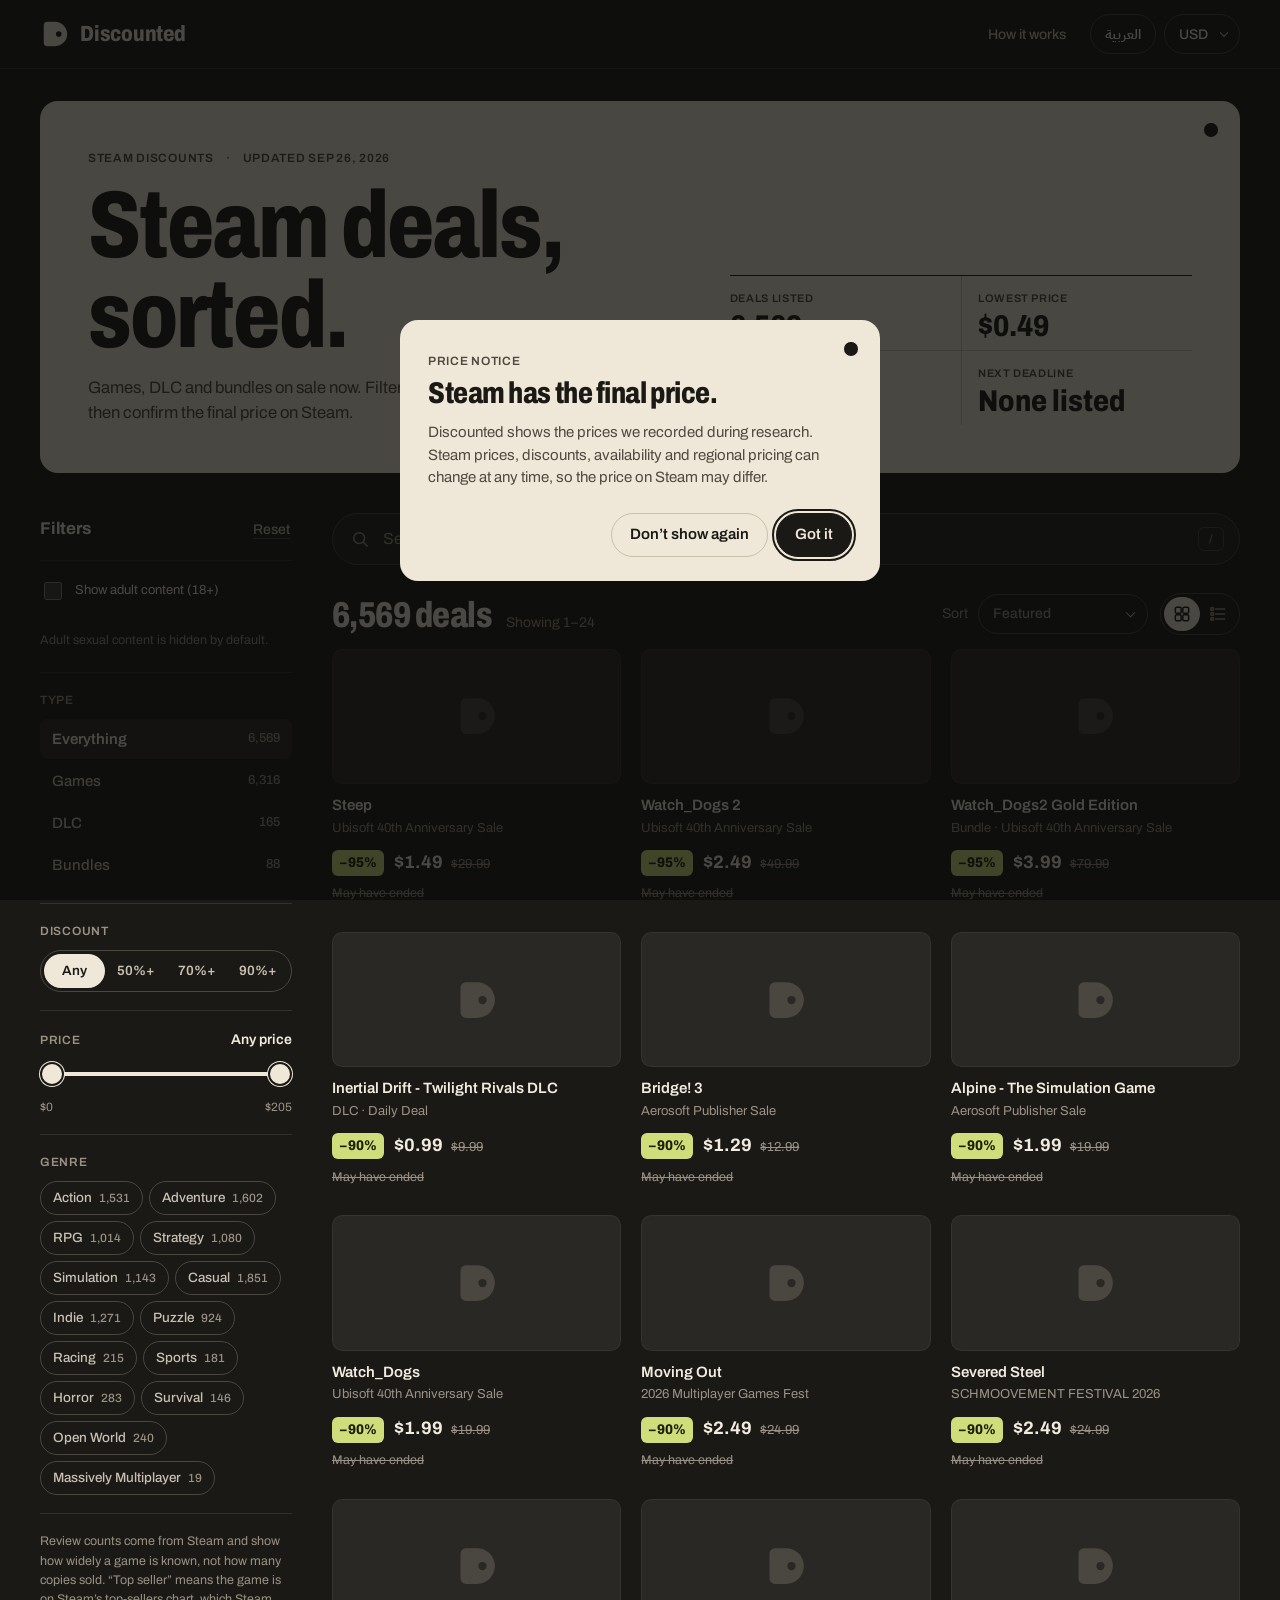
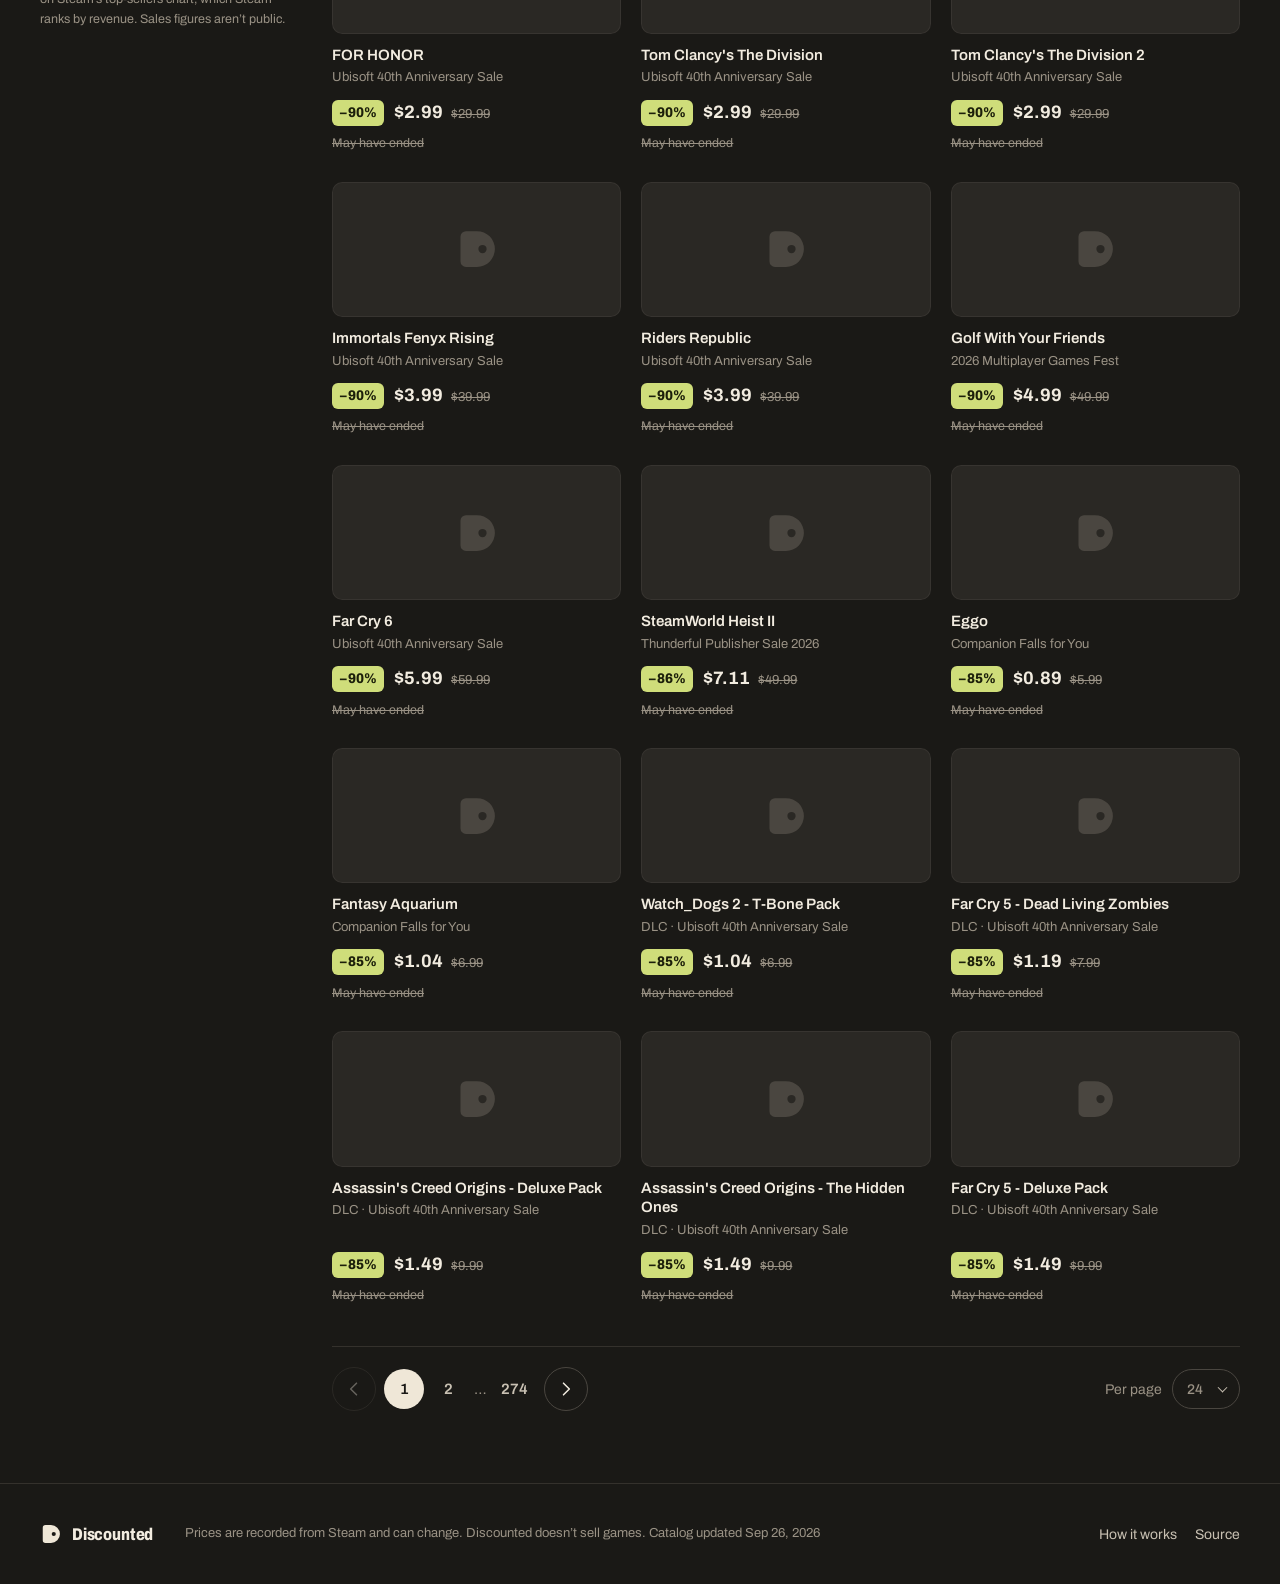
==== commit bacb819e: "Hide adult content by default with session age gate" ====
--- a/index.html
+++ b/index.html
@@ -95,6 +95,10 @@
           </div>
 
           <div class="filters-body">
+            <div class="filter-group">
+              <label class="adult-toggle" for="showAdult"><input type="checkbox" id="showAdult" aria-describedby="adultFilterNote"><span data-i18n="adult.show">Show adult content (18+)</span></label>
+              <p class="filters-note" id="adultFilterNote" data-i18n="adult.filterNote">Adult sexual content is hidden by default.</p>
+            </div>
             <div class="filter-group sheet-only">
               <label class="filter-label" for="sortSheet" data-i18n="sort">Sort</label>
               <div class="select"><select id="sortSheet" data-sort></select></div>
--- a/styles.css
+++ b/styles.css
@@ -2743,3 +2743,15 @@
     border: 1px solid CanvasText;
   }
 }
+
+.adult-toggle { display: flex; align-items: center; gap: 10px; cursor: pointer; font-size: 13px; }
+.adult-toggle input { width: 18px; height: 18px; accent-color: var(--accent, #176b45); flex-shrink: 0; }
+.adult-dialog { width: min(420px, calc(100vw - 32px)); padding: 28px; border-radius: 12px; }
+.adult-dialog::backdrop { background: rgb(0 0 0 / 55%); }
+.adult-dialog h2 { margin: 0 0 12px; }
+.adult-dialog p { line-height: 1.6; }
+.adult-dialog label { display: block; margin: 18px 0 8px; }
+.adult-dialog input { width: 100%; border: 1px solid #888; border-radius: 6px; padding: 10px; font: inherit; }
+.adult-dialog [role="alert"] { color: #b42318; }
+.adult-actions { display: flex; flex-wrap: wrap; gap: 10px; margin-top: 22px; }
+.adult-product-gate { padding: 48px 24px; text-align: center; }
